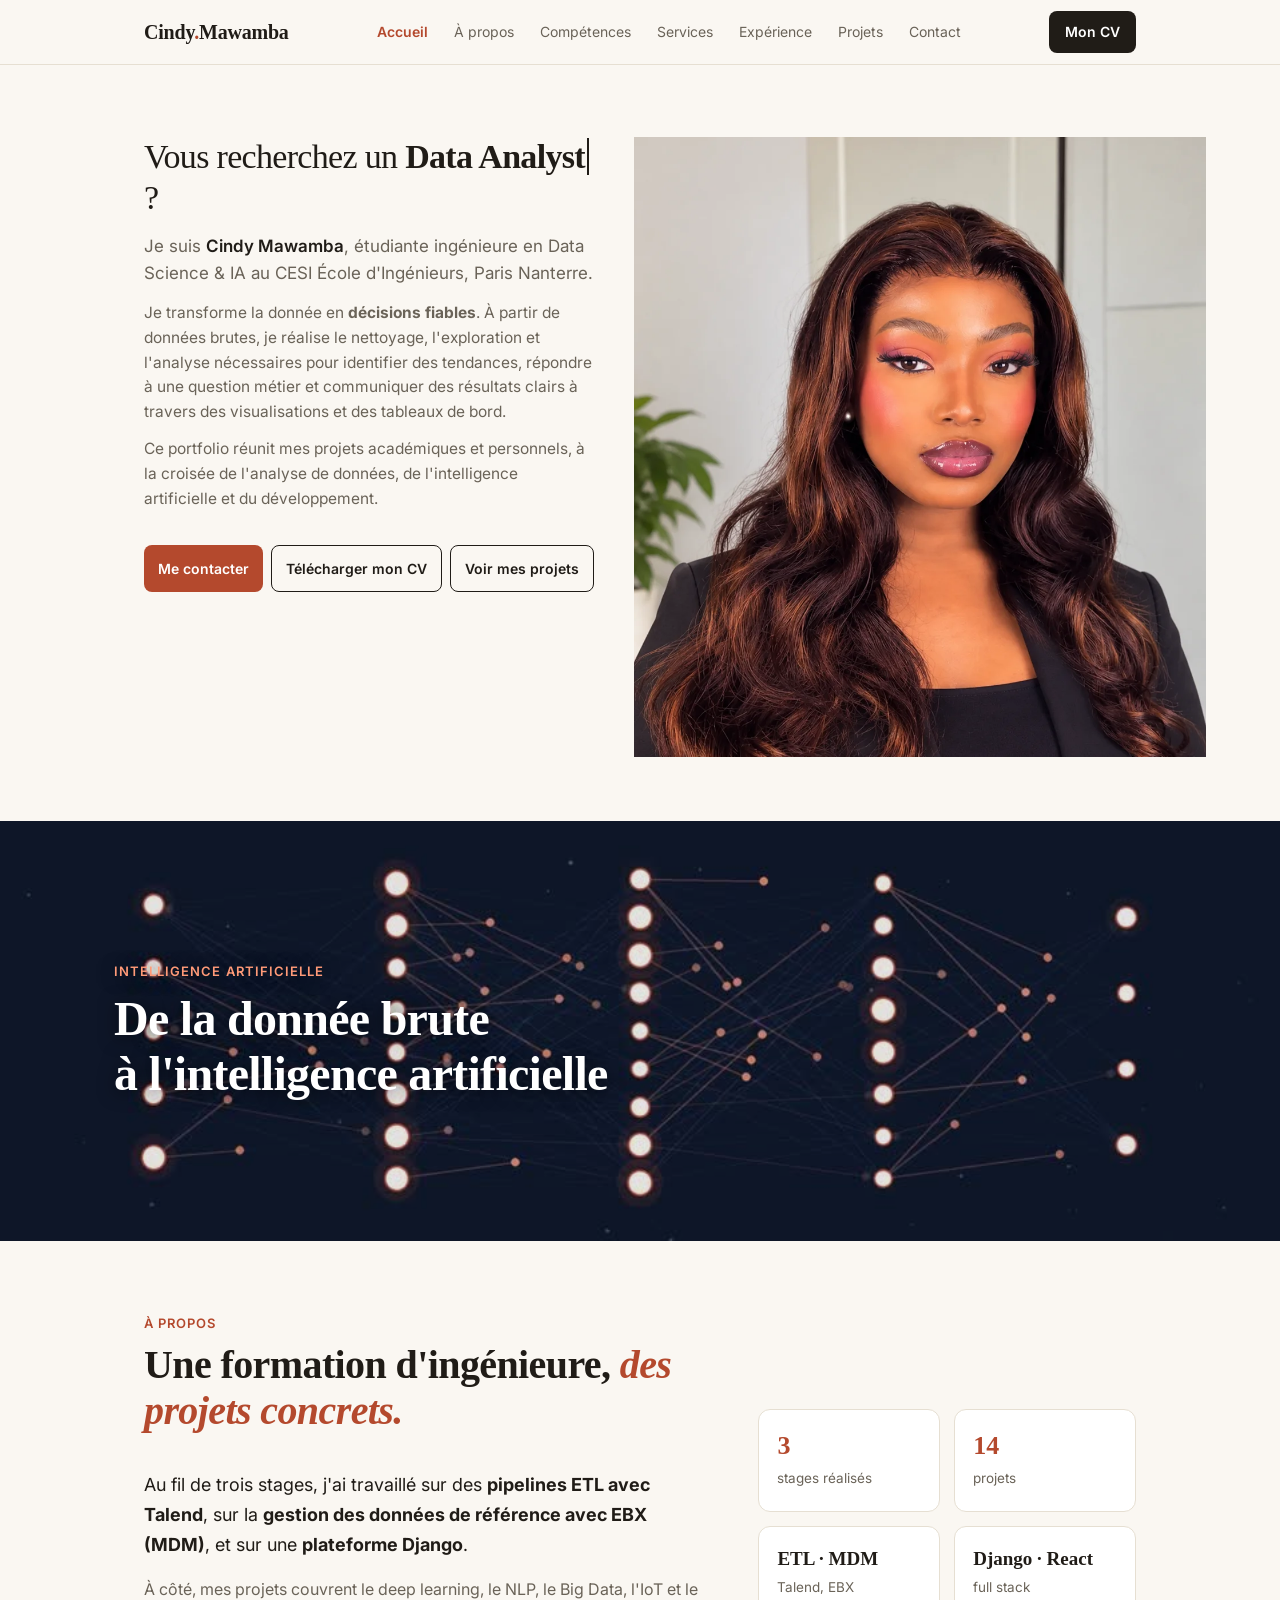
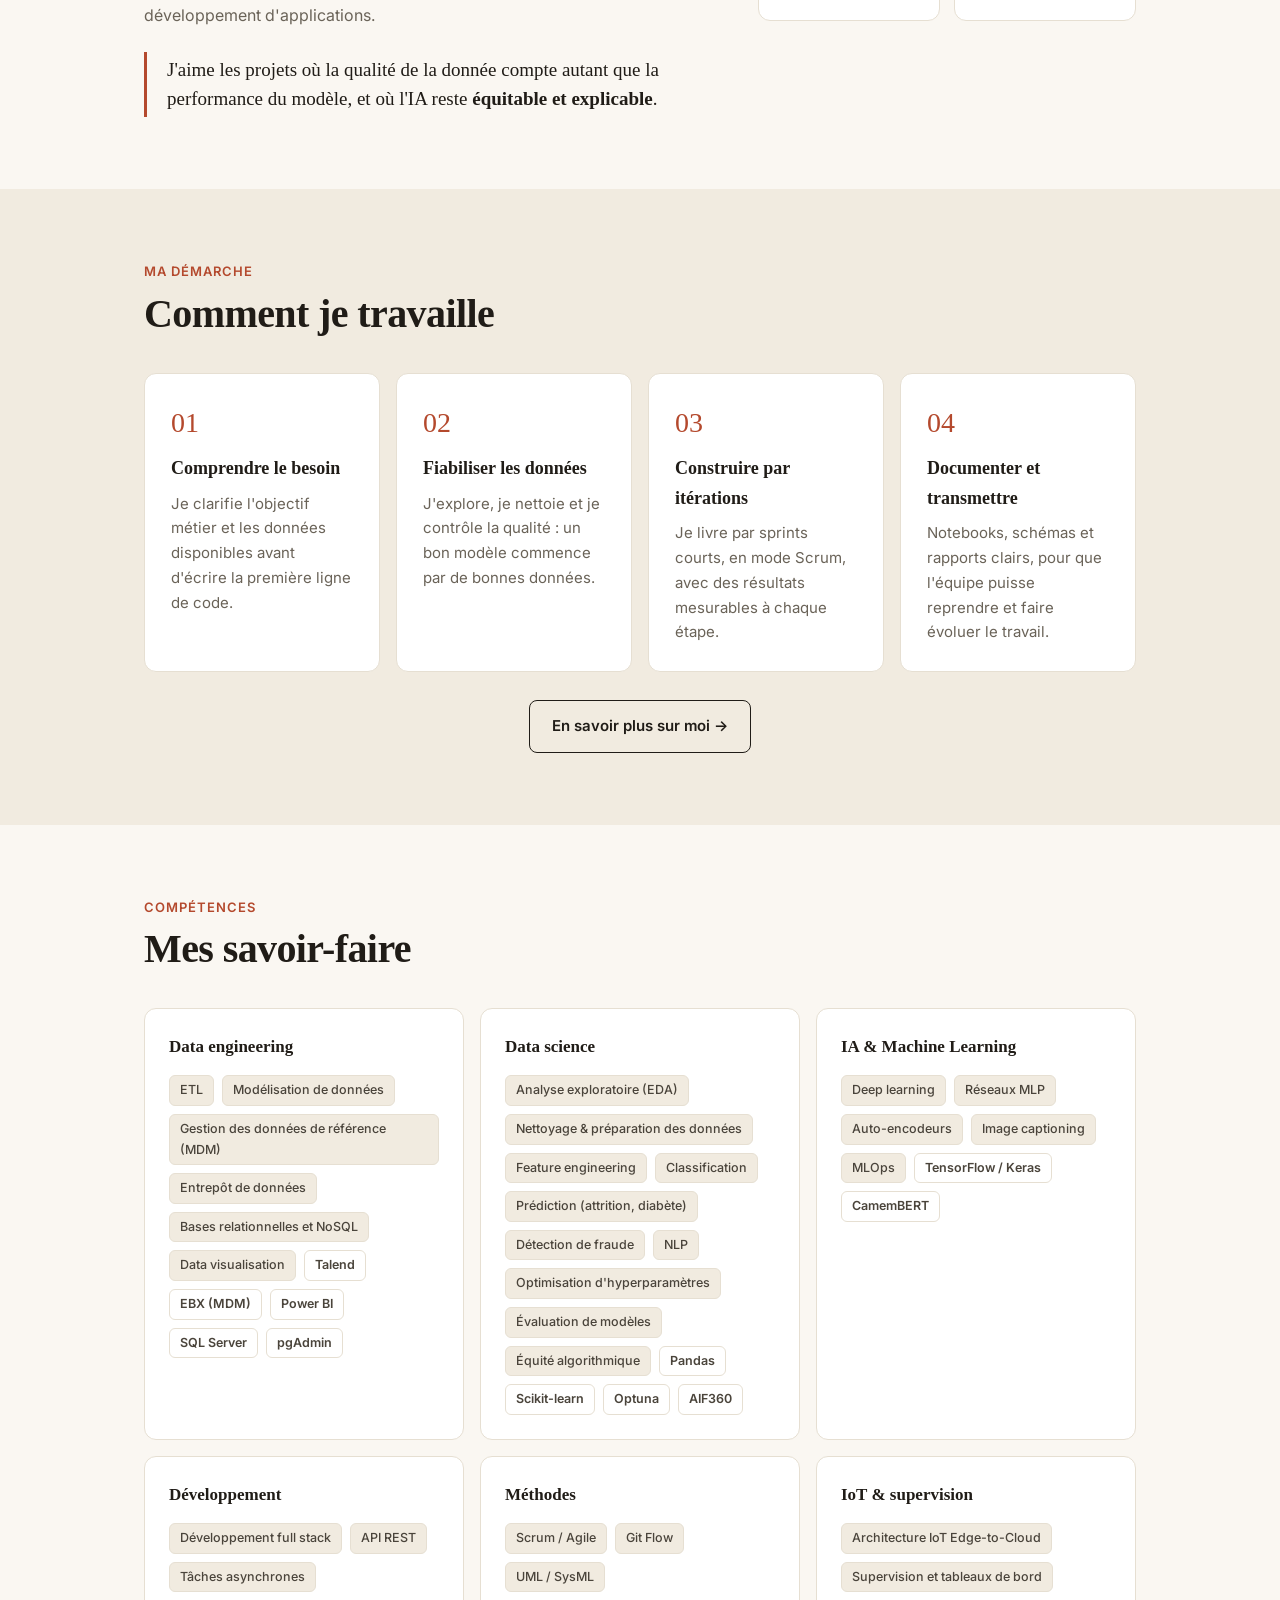
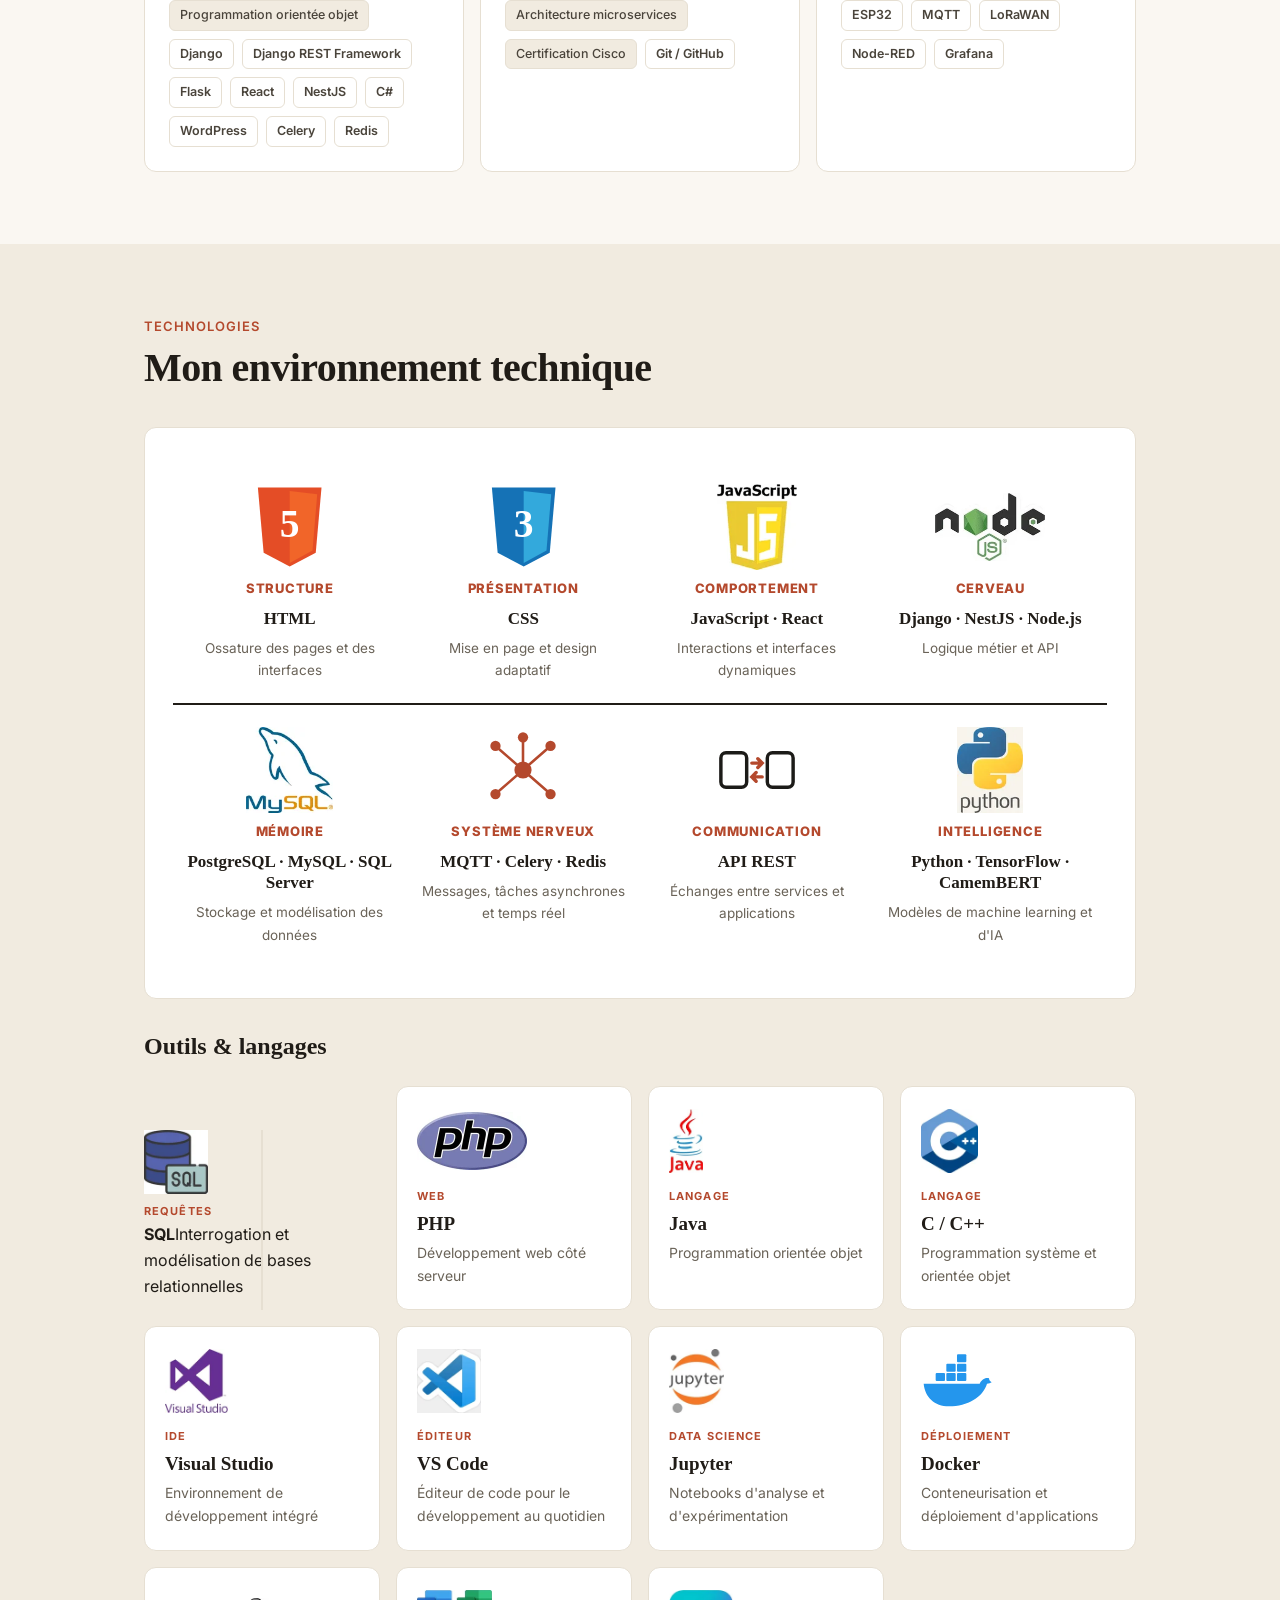
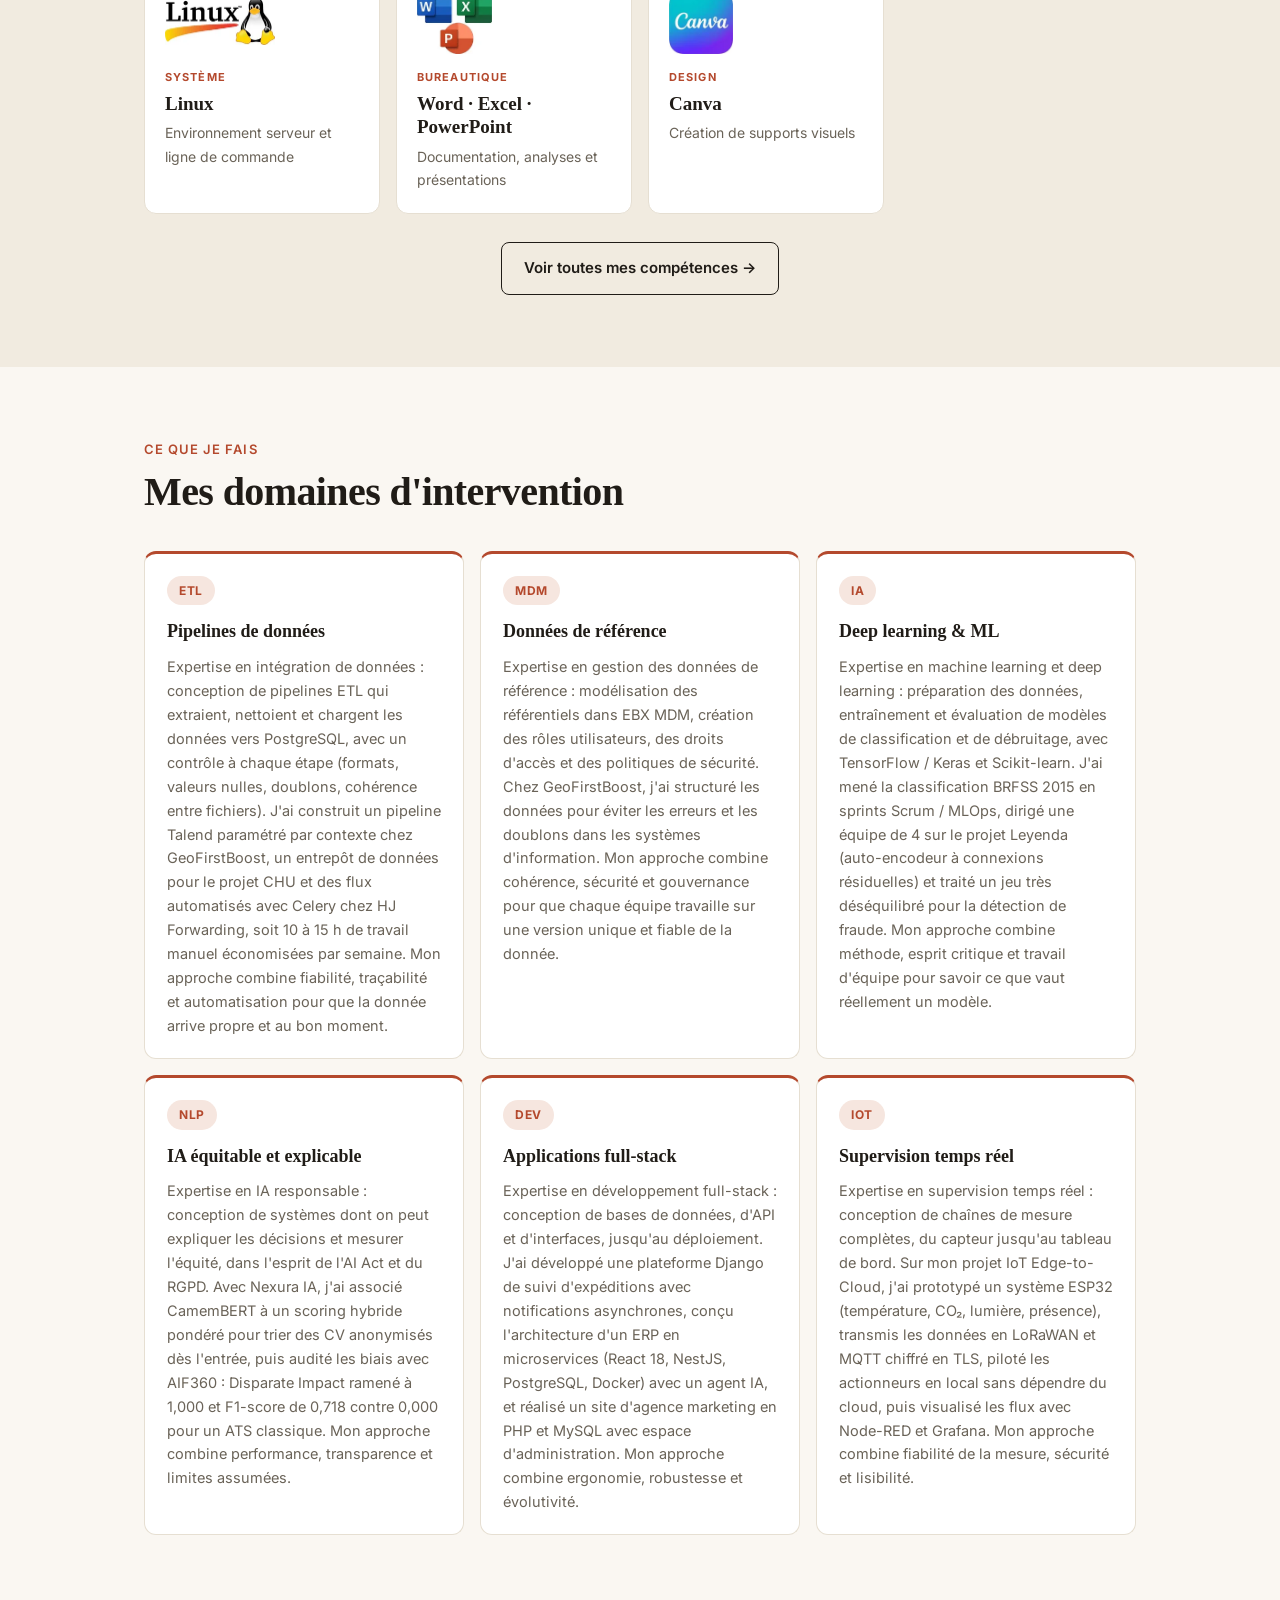
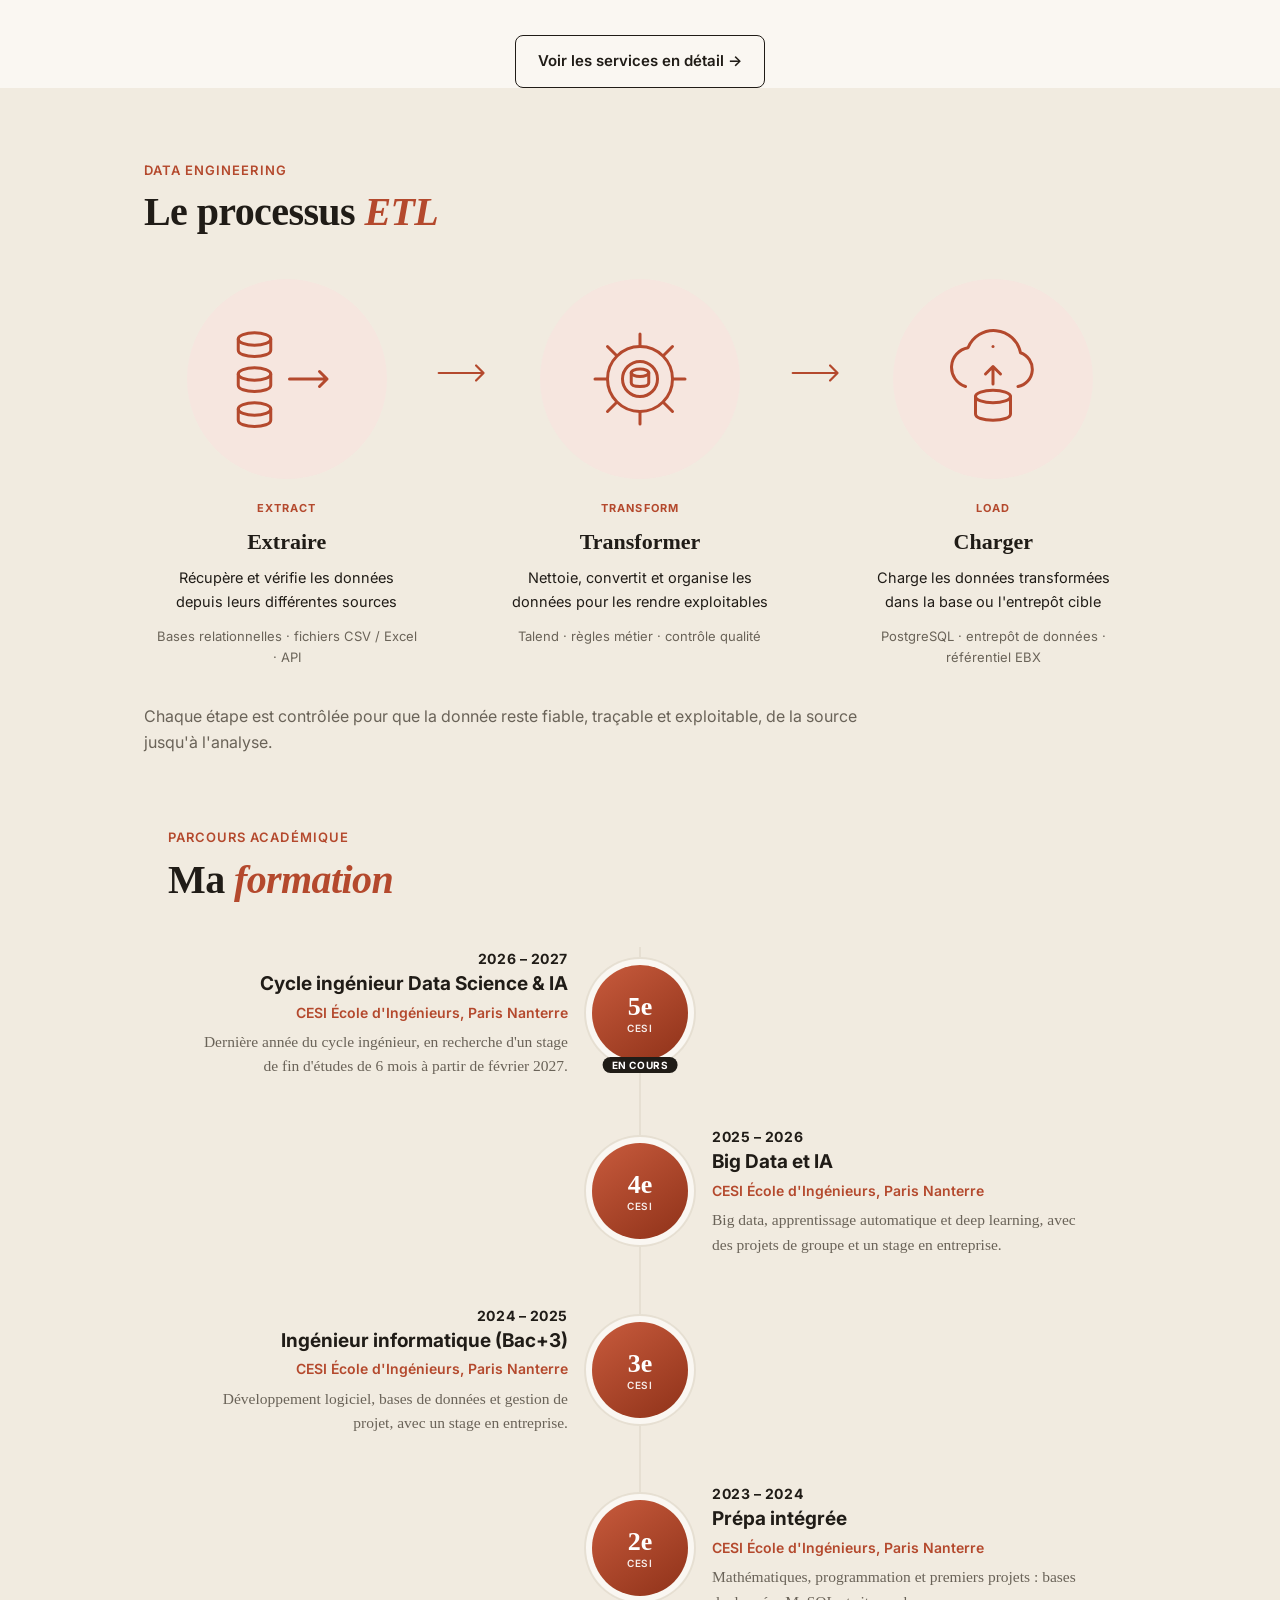
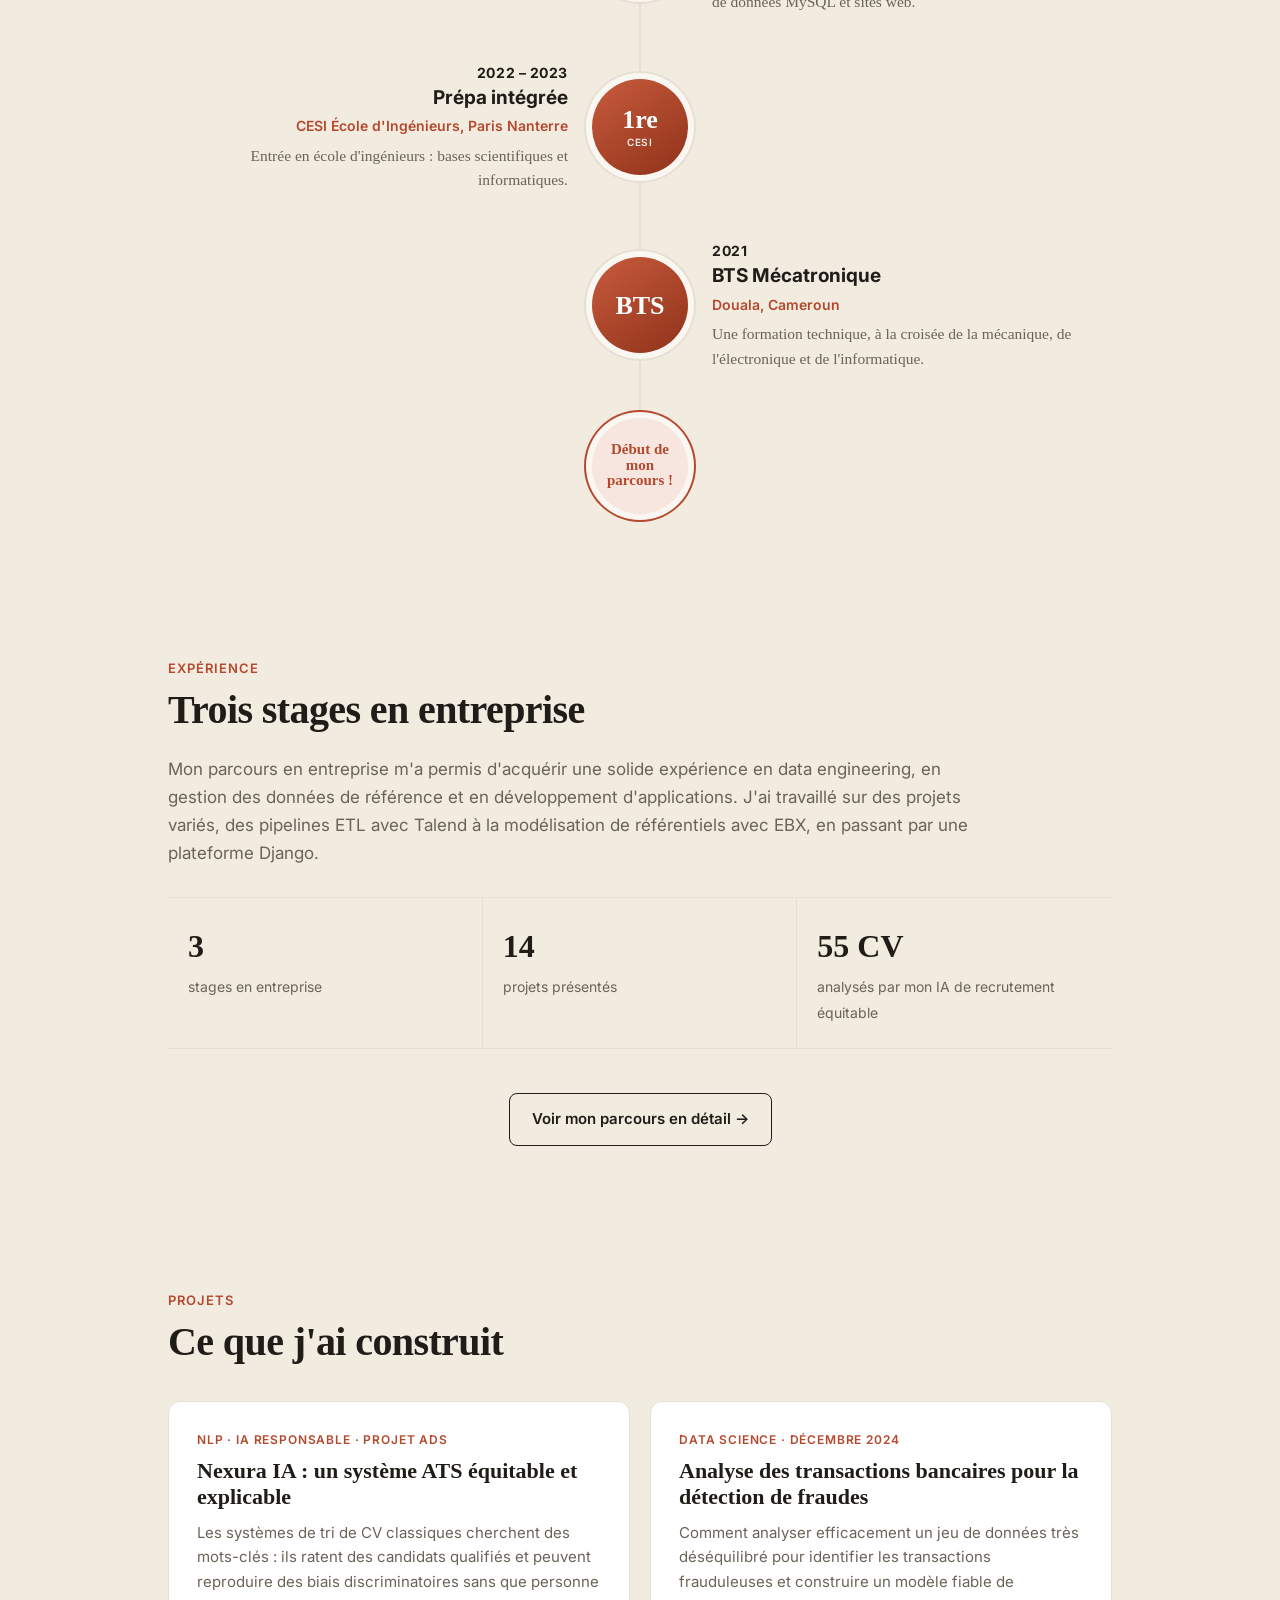
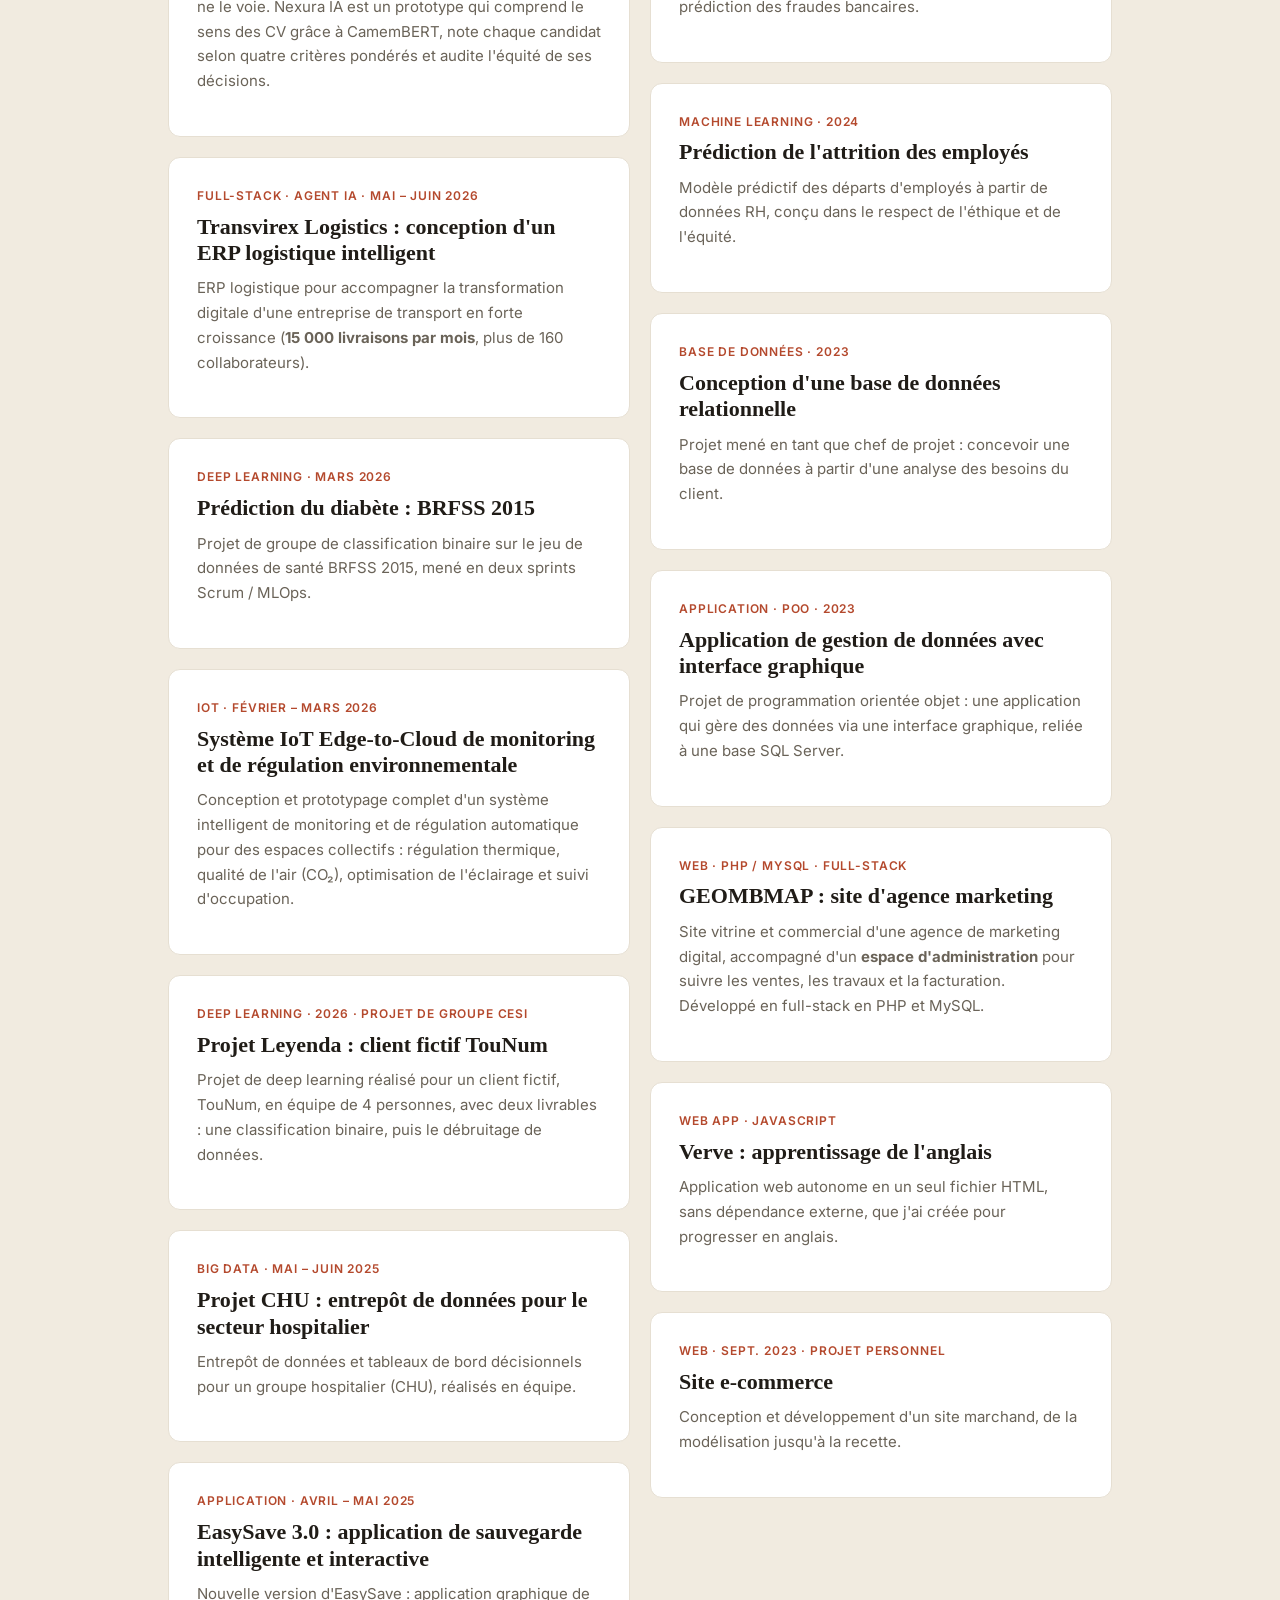
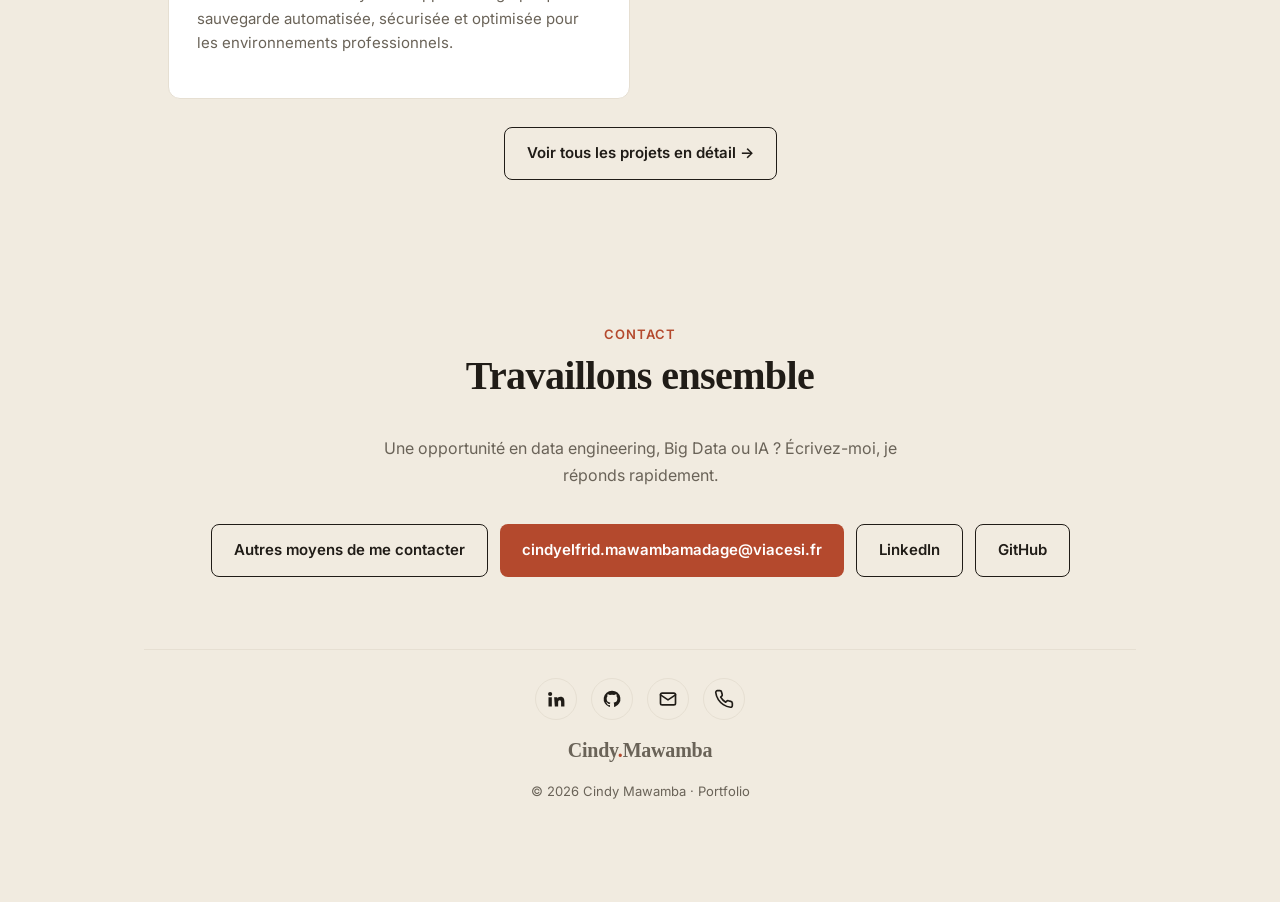
==== index.html @ bc5daed8 "Titres en Times New Roman Co-Authored-By: Claude Sonnet 5.5 <noreply@anthropic.com> Claude-Session: " ====
<!DOCTYPE html>
<html lang="fr">
<head>
<meta charset="utf-8">
<meta name="viewport" content="width=device-width, initial-scale=1">
<title>Cindy Mawamba | Portfolio</title>
<meta name="description" content="Portfolio de Cindy Mawamba, élève ingénieure en Data Science & IA (CESI) : pipelines ETL, MDM, deep learning, IA responsable et développement full-stack.">
<link rel="preconnect" href="https://fonts.googleapis.com">
<link rel="preconnect" href="https://fonts.gstatic.com" crossorigin>
<link href="https://fonts.googleapis.com/css2?family=Inter:wght@400;500;600;700&family=Poppins:wght@600;700;800&family=JetBrains+Mono:wght@400;500&display=swap" rel="stylesheet">
<style>
:root{
  --bg:#faf7f2; --bg2:#f1ebe0; --card:#ffffff; --line:#e6dfd2;
  --text:#201c17; --muted:#6a6358; --accent:#b4492d; --accent-soft:#f6e6df;
  --radius:12px;
}
*{box-sizing:border-box;margin:0;padding:0}
html{scroll-behavior:smooth}
body{font-family:'Inter',system-ui,sans-serif;background:var(--bg);color:var(--text);line-height:1.65;-webkit-font-smoothing:antialiased}
a{color:inherit;text-decoration:none}
.wrap{max-width:1040px;margin:0 auto;padding:0 24px}
nav{position:sticky;top:0;z-index:20;background:rgba(250,247,242,.92);backdrop-filter:blur(8px);border-bottom:1px solid var(--line)}
nav .wrap{display:flex;align-items:center;justify-content:space-between;height:64px}
.logo{font-family:'Times New Roman',Times,serif;font-weight:600;font-size:20px;letter-spacing:-.01em}
.logo span{color:var(--accent)}
nav ul{display:flex;gap:26px;list-style:none;font-size:14px;color:var(--muted)}
nav ul a:hover{color:var(--accent)}
.navcta{padding:9px 16px;font-size:14px;border-radius:8px;background:var(--text);color:#fff;font-weight:600;white-space:nowrap}
.navcta:hover{background:var(--accent)}
.hero{padding:96px 0 72px}
.hero-grid{display:grid;grid-template-columns:1fr 1.25fr;gap:48px;align-items:center}
.hero-photo img{display:block;width:100%;height:auto;border-radius:20px;border:1px solid var(--line);box-shadow:0 18px 40px rgba(60,40,20,.15);object-fit:cover;aspect-ratio:3/2}
@media(min-width:821px){.hero{padding:72px 0 64px}.hero-grid{grid-template-columns:1fr 540px;gap:40px;align-items:stretch}
.hero-text{display:flex;flex-direction:column;justify-content:space-between;gap:16px}
.hero .hero-text h1{font-size:46px;white-space:nowrap;margin:0;line-height:1.05}
.hero .hero-text .hero-role{font-size:20px;line-height:1.3;margin:0}
.hero .hero-text .lead{font-size:15.5px;line-height:1.6;margin:0}
.hero .hero-text .cta{margin:0;gap:10px;flex-wrap:wrap}.hero .hero-text .cta .btn{padding:11px 16px;font-size:14px;white-space:nowrap}
.hero-photo{display:block}.hero-photo img{width:100%;height:100%;aspect-ratio:auto;object-fit:cover;object-position:center}}
@media(max-width:820px){.hero-grid{grid-template-columns:1fr;gap:28px}.hero-photo{order:-1}.hero-photo img{width:100%;border-radius:16px;aspect-ratio:4/3;object-position:25% 30%}}

.tag{display:inline-block;font-size:13px;font-weight:600;letter-spacing:.08em;text-transform:uppercase;color:var(--accent);margin-bottom:22px}
h1{font-family:'Times New Roman',Times,serif;font-size:clamp(38px,7vw,66px);line-height:1.08;letter-spacing:-.02em;font-weight:600}
h1 em{font-style:italic;color:var(--accent)}
.lead{max-width:620px;margin-top:24px;font-size:19px;color:var(--muted)}
.cta{display:flex;flex-wrap:wrap;gap:12px;margin-top:36px}
.btn{display:inline-flex;align-items:center;gap:8px;padding:13px 22px;border-radius:8px;font-weight:600;font-size:15px;transition:.2s}
.btn.primary{background:var(--accent);color:#fff}
.btn.primary:hover{background:#98391f}
.btn.ghost{border:1px solid var(--text);color:var(--text)}
.btn.ghost:hover{background:var(--text);color:#fff}
.stats{display:grid;grid-template-columns:repeat(3,1fr);gap:0;margin-top:64px;border-top:1px solid var(--line);border-bottom:1px solid var(--line)}
.stat{padding:22px 20px;border-right:1px solid var(--line)}
.stat:last-child{border-right:0}
.stats-exp{margin-top:0;margin-bottom:44px}
.stat b{display:block;font-family:'Times New Roman',Times,serif;font-size:32px;font-weight:600;color:var(--text)}
.stat span{font-size:14px;color:var(--muted)}
section{padding:72px 0}
section.alt{background:var(--bg2)}
.eyebrow{font-size:13px;font-weight:600;letter-spacing:.08em;text-transform:uppercase;color:var(--accent);margin-bottom:8px}
h2{font-family:'Times New Roman',Times,serif;font-size:clamp(28px,4vw,40px);letter-spacing:-.015em;line-height:1.15;font-weight:600;margin-bottom:36px}
.about{display:grid;grid-template-columns:1.5fr 1fr;gap:48px;align-items:center}
.about h2 em{font-style:italic;color:var(--accent)}
.about-lead{font-size:18px;color:var(--text)!important}
.about-quote{margin-top:24px;padding:4px 0 4px 20px;border-left:3px solid var(--accent);font-family:'Times New Roman',Times,serif;font-size:19px;line-height:1.5;color:var(--text)}
.about-tiles{display:grid;grid-template-columns:1fr 1fr;gap:14px}
.atile{background:var(--card);border:1px solid var(--line);border-radius:var(--radius);padding:22px 18px;display:flex;flex-direction:column;gap:6px}
.atile b{font-family:'Times New Roman',Times,serif;font-size:26px;line-height:1.1;color:var(--accent);font-weight:600}
.atile:nth-child(n+3) b{font-size:19px;color:var(--text)}
.atile span{font-size:13.5px;color:var(--muted)}
@media(max-width:800px){.about{grid-template-columns:1fr;gap:28px}}
.about p{color:var(--muted);margin-bottom:16px}
.about p strong{color:var(--text)}
.facts{list-style:none;background:var(--card);border:1px solid var(--line);border-radius:var(--radius);padding:24px;align-self:start}
.facts li{padding:10px 0;border-bottom:1px solid var(--line);font-size:15px;display:flex;justify-content:space-between;gap:16px}
.facts li:last-child{border:0}
.facts li span:first-child{color:var(--muted)}
.facts li span:last-child{text-align:right;font-weight:500}
.services{display:grid;grid-template-columns:repeat(auto-fit,minmax(290px,1fr));gap:16px}
.service{background:var(--card);border:1px solid var(--line);border-radius:var(--radius);padding:26px}
.service .ico{display:inline-block;font-size:12px;font-weight:700;letter-spacing:.06em;text-transform:uppercase;color:var(--accent);background:var(--accent-soft);padding:4px 10px;border-radius:6px;margin-bottom:14px}
.service h3{font-family:'Times New Roman',Times,serif;font-size:19px;font-weight:600;margin-bottom:8px}
.service p{color:var(--muted);font-size:15px}
.skills{display:grid;grid-template-columns:repeat(auto-fit,minmax(240px,1fr));gap:16px}
.skill{background:var(--card);border:1px solid var(--line);border-radius:var(--radius);padding:24px}
.skill h3{font-family:'Times New Roman',Times,serif;font-size:17px;font-weight:600;margin-bottom:14px}
.chips{display:flex;flex-wrap:wrap;gap:8px}
.chip{font-size:12.5px;font-weight:500;padding:4px 10px;border-radius:6px;background:var(--bg2);border:1px solid var(--line);color:#4a443b}
.timeline{border-left:2px solid var(--line);padding-left:28px;display:grid;gap:40px}
.item{position:relative}
.item::before{content:"";position:absolute;left:-36px;top:8px;width:12px;height:12px;border-radius:50%;background:var(--accent);box-shadow:0 0 0 5px var(--bg)}
section.alt .item::before{box-shadow:0 0 0 5px var(--bg2)}
.item h3{font-family:'Times New Roman',Times,serif;font-size:21px;font-weight:600}
.item .meta{font-size:14px;font-weight:500;color:var(--accent);margin:4px 0 14px}
.item .ctx{color:var(--muted);margin-bottom:16px;font-size:15px}
.item ul{padding-left:18px;color:var(--muted);font-size:15px}
.item li{margin-bottom:7px}
.item li strong{color:var(--text);font-weight:600}
.item .chips{margin-top:16px}
.mission-grid{display:grid;grid-template-columns:1.6fr 1fr;gap:28px}
.mission-grid h4,.proj h4{font-size:12px;font-weight:700;text-transform:uppercase;letter-spacing:.08em;color:var(--text);margin-bottom:8px}
.impact{background:var(--accent-soft);border-radius:10px;padding:16px 18px;align-self:start}
.impact ul{list-style:none;padding:0}
.impact li{color:var(--text);margin-bottom:8px}
.impact li b{color:var(--accent);font-family:'Times New Roman',Times,serif;font-size:19px}
.sub-title{font-family:'Times New Roman',Times,serif;font-size:1.5rem;margin:40px 0 20px;color:var(--text)}
.sub-title span{font-family:"Inter",sans-serif;font-size:.7rem;font-weight:600;letter-spacing:.08em;text-transform:uppercase;color:var(--accent);margin-left:10px;border:1px solid var(--accent);border-radius:99px;padding:3px 10px;vertical-align:middle}
.projects{display:grid;grid-template-columns:repeat(auto-fit,minmax(310px,1fr));gap:20px}
.proj{background:var(--card);border:1px solid var(--line);border-radius:var(--radius);padding:28px;display:flex;flex-direction:column;transition:.2s}
.proj:hover{border-color:var(--accent);box-shadow:0 8px 24px rgba(32,28,23,.07)}
.proj .kind{font-size:12px;font-weight:600;color:var(--accent);text-transform:uppercase;letter-spacing:.07em}
.proj h3{font-family:'Times New Roman',Times,serif;font-size:22px;font-weight:600;margin:8px 0 10px;line-height:1.2}
.proj p{color:var(--muted);font-size:15px;margin-bottom:14px}
.proj ul{padding-left:18px;color:var(--muted);font-size:14.5px;margin-bottom:16px;flex:1}
.proj li{margin-bottom:6px}
.proj li strong{color:var(--text);font-weight:600}
.proj .result{font-size:14px;font-weight:500;margin-bottom:16px;padding:10px 12px;background:var(--accent-soft);border-radius:8px;color:#7d2f19}
.proj.featured{grid-column:1/-1;padding:32px}
.projects{display:block;column-width:310px;column-gap:20px}
.projects .proj{break-inside:avoid;-webkit-column-break-inside:avoid;margin-bottom:20px;display:flex}
.projects .proj.featured{column-span:all}
.proj.featured h3{font-size:26px}
.metrics{display:grid;grid-template-columns:repeat(auto-fit,minmax(190px,1fr));gap:12px;margin:6px 0 22px}
.metrics div{background:var(--accent-soft);border-radius:10px;padding:14px 16px}
.metrics b{display:block;font-family:'Times New Roman',Times,serif;font-size:26px;font-weight:600;color:var(--accent);line-height:1.25}
.metrics span{font-size:13px;color:#5b4036;line-height:1.4;display:block;margin-top:2px}
.proj .note{font-size:13.5px;color:var(--muted);border-left:3px solid var(--line);padding-left:12px;margin-bottom:16px}
.shots-title{margin-top:20px}
.shots{display:grid;grid-template-columns:repeat(auto-fill,minmax(210px,1fr));gap:12px;margin:8px 0 8px}
.shot{background:var(--card);border:1px solid var(--line);border-radius:10px;padding:0;overflow:hidden;cursor:zoom-in;text-align:left;font:inherit;color:inherit;transition:.2s}
.shot:hover,.shot:focus-visible{border-color:var(--accent);box-shadow:0 6px 18px rgba(32,28,23,.08);outline:none}
.shot img{display:block;width:100%;aspect-ratio:16/10;object-fit:cover;object-position:top;background:#fff;border-bottom:1px solid var(--line)}
.shot.contain img{object-fit:contain;object-position:center}
.shot span{display:block;padding:8px 10px;font-size:12.5px;line-height:1.4;color:var(--muted)}
.item .note,.proj .note{font-size:13px;color:var(--muted);border-left:3px solid var(--line);padding-left:12px;margin:10px 0 16px}
#lb{position:fixed;inset:0;background:rgba(20,16,12,.9);display:none;align-items:center;justify-content:center;flex-direction:column;z-index:50;padding:24px;cursor:zoom-out}
#lb.open{display:flex}
#lb img{max-width:100%;max-height:80vh;border-radius:8px;background:#fff}
#lb p{color:#fff;margin-top:14px;font-size:14px;text-align:center;max-width:720px}
.poster-sec{padding:72px 0 88px}
.poster{--pn:#06112a;--cy:#4cc9f0;--mint:#7ee8c1;--gold:#f6b94a;max-width:980px;margin:0 auto;border-radius:22px;padding:34px 34px 30px;color:#fff;position:relative;overflow:hidden;
  background:linear-gradient(rgba(76,201,240,.05) 1px,transparent 1px) 0 0/36px 36px,linear-gradient(90deg,rgba(76,201,240,.05) 1px,transparent 1px) 0 0/36px 36px,radial-gradient(ellipse at 50% 0%,#12306b 0%,#08142f 55%,#050d22 100%);
  box-shadow:0 24px 60px rgba(5,13,34,.35)}
.p-term{display:flex;align-items:center;gap:8px;background:rgba(6,17,42,.8);border:1px solid rgba(76,201,240,.25);border-radius:12px;padding:12px 16px;font-family:'JetBrains Mono',monospace;font-size:14px;color:#cfe6ff}
.p-term i{width:11px;height:11px;border-radius:50%;display:inline-block}
.p-term i:nth-child(1){background:#ff5f57}.p-term i:nth-child(2){background:#febc2e}.p-term i:nth-child(3){background:#28c840}
.p-term span{margin-left:8px;overflow:hidden;text-overflow:ellipsis;white-space:nowrap}
.p-alert{text-align:center;font-family:'JetBrains Mono',monospace;font-size:13px;letter-spacing:.18em;color:var(--gold);margin:26px 0 4px}
.poster .p-title{font-family:'Poppins',sans-serif;font-weight:800;font-size:clamp(44px,10vw,104px);line-height:1.05;letter-spacing:.01em;text-align:center;color:#fff;margin:0;text-shadow:0 0 28px rgba(76,201,240,.55),0 0 60px rgba(76,201,240,.25)}
.p-sub{text-align:center;font-family:'Poppins',sans-serif;font-weight:700;letter-spacing:.2em;font-size:clamp(13px,2.4vw,22px);color:var(--cy);margin:6px 0 30px}
.p-sub b{color:var(--gold);margin:0 .35em}
.p-grid{display:grid;grid-template-columns:1fr minmax(220px,300px) 1fr;gap:26px;align-items:start}
.p-col h3{font-family:'JetBrains Mono',monospace;font-size:13px;letter-spacing:.22em;color:var(--mint);margin:0 0 12px;padding-bottom:8px;border-bottom:1px solid rgba(126,232,193,.25);font-weight:500}
.p-col.right h3{text-align:right}
.p-col ul{list-style:none;display:grid;gap:10px}
.p-col li{background:rgba(20,48,96,.55);border:1px solid rgba(76,201,240,.28);border-radius:10px;padding:12px 14px;font-weight:700;font-size:14.5px;letter-spacing:.02em;text-transform:uppercase}
.p-col.right li{background:rgba(70,52,18,.5);border-color:rgba(246,185,74,.4);color:#ffe3a8}
.p-photo{position:relative;aspect-ratio:3/4;border:2px solid #2f7bd8;border-radius:6px;background:linear-gradient(160deg,#0f2a58,#07142e);display:grid;place-items:center;box-shadow:0 0 30px rgba(47,123,216,.35)}
.p-photo::before,.p-photo::after{content:"";position:absolute;width:34px;height:34px;border:3px solid var(--mint)}
.p-photo::before{top:-10px;left:-10px;border-right:0;border-bottom:0}
.p-photo::after{bottom:-10px;right:-10px;border-left:0;border-top:0}
.p-photo img{width:100%;height:100%;object-fit:cover;display:block}
.p-photo .mono{font-family:'Poppins',sans-serif;font-weight:800;font-size:72px;color:rgba(76,201,240,.85);text-shadow:0 0 24px rgba(76,201,240,.5)}
.p-photo .scan{position:absolute;top:12px;left:12px;font-family:'JetBrains Mono',monospace;font-size:12px;background:rgba(6,17,42,.8);border:1px solid rgba(126,232,193,.4);color:var(--mint);padding:4px 10px;border-radius:6px}
.p-name{width:min(100%,360px);margin:26px auto 0;text-align:center;font-family:'Poppins',sans-serif;font-weight:700;letter-spacing:.08em;font-size:22px;padding:12px 0;border-radius:10px;background:linear-gradient(90deg,#2f6fe0,#4cb8f5)}
.p-reward{margin-top:26px;display:flex;align-items:center;gap:14px;background:linear-gradient(90deg,#f6b94a,#f3a533);color:#1b1305;border-radius:12px;padding:12px 16px;font-family:'Poppins',sans-serif;font-weight:800;font-size:clamp(14px,2.6vw,24px);letter-spacing:.03em;text-transform:uppercase}
.p-reward span{background:#101a33;color:var(--gold);font-family:'JetBrains Mono',monospace;font-size:12px;letter-spacing:.2em;padding:8px 12px;border-radius:8px;white-space:nowrap}
.p-icons{display:grid;grid-template-columns:repeat(4,1fr);gap:12px;margin:26px 0 24px;text-align:center}
.p-icons div{font-family:'Poppins',sans-serif;font-weight:700;letter-spacing:.14em;font-size:13px}
.p-icons svg{display:block;margin:0 auto 10px;width:46px;height:46px;stroke:var(--cy);fill:none;stroke-width:1.8;stroke-linecap:round;stroke-linejoin:round}
.p-cta{display:flex;flex-wrap:wrap;align-items:center;justify-content:center;gap:10px 18px;border:2px solid rgba(126,232,193,.55);border-radius:12px;padding:14px 18px;background:rgba(18,60,56,.35)}
.p-cta b{font-family:'Poppins',sans-serif;font-weight:700;letter-spacing:.12em;color:var(--mint);font-size:20px}
.p-cta span{font-weight:600;font-size:15px}
.p-cta a{background:var(--mint);color:#052018;font-weight:700;font-size:14px;padding:9px 16px;border-radius:8px}
.p-cta a:hover{background:#fff}
@media (max-width:820px){
  .poster{padding:22px 18px}
  .p-grid{grid-template-columns:1fr}
  .p-photo{width:min(260px,70%);margin:0 auto;order:-1}
  .p-col.right h3{text-align:left}
  .p-icons{grid-template-columns:1fr 1fr}
}
.steps{display:grid;grid-template-columns:repeat(auto-fit,minmax(220px,1fr));gap:16px;counter-reset:s}
.step{background:var(--card);border:1px solid var(--line);border-radius:var(--radius);padding:26px;counter-increment:s}
.step::before{content:"0" counter(s);font-family:'Times New Roman',Times,serif;font-size:28px;color:var(--accent)}
.step h3{font-family:'Times New Roman',Times,serif;font-size:18px;font-weight:600;margin:8px 0}
.step p{color:var(--muted);font-size:15px}

.short-board{background:#fff;border:1px solid var(--line);border-radius:var(--radius);padding:34px 28px 30px;margin-bottom:28px}
.sb-title{font-family:'Times New Roman',Times,serif;font-size:clamp(24px,3.4vw,34px);font-weight:700;text-align:center;margin-bottom:30px}
.sb-title em{font-style:normal;color:#2d8fd5}
.short-grid{display:grid;grid-template-columns:repeat(4,1fr);gap:0}
.sh{display:flex;flex-direction:column;align-items:center;text-align:center;padding:22px 14px;gap:8px}
.sh:nth-child(n+5){border-top:2px solid var(--text)}
.sh-ic{height:86px;display:flex;align-items:center;justify-content:center}
.sh-ic img,.sh-ic svg{max-height:86px;max-width:110px;width:auto;height:86px;object-fit:contain}
.sh-lab{font-size:13px;font-weight:800;letter-spacing:.06em;text-transform:uppercase;color:var(--accent)}
.sh b{font-family:'Times New Roman',Times,serif;font-size:17px;line-height:1.25}
.sh span{font-size:13.5px;color:var(--muted)}
@media(max-width:900px){.short-grid{grid-template-columns:repeat(2,1fr)}.sh:nth-child(n+3){border-top:1px solid var(--line)}.sh:nth-child(n+5){border-top:1px solid var(--line)}}
.foot{display:flex;flex-direction:column;align-items:center;gap:14px}
.foot-social{display:flex;gap:14px}
.foot-social a{width:42px;height:42px;border-radius:50%;border:1px solid var(--line);display:flex;align-items:center;justify-content:center;color:var(--text);transition:.2s}
.foot-social a:hover{background:var(--accent);color:#fff;border-color:var(--accent)}
.foot-social svg{width:20px;height:20px}
.ia-band{position:relative;height:420px;overflow:hidden;background:#0e1628;display:flex;align-items:center}
.ia-band video{position:absolute;inset:0;width:100%;height:100%;object-fit:cover;opacity:.9}
.ia-over{position:relative;z-index:1;max-width:1100px;margin:0 auto;padding:0 24px;width:100%;text-shadow:0 2px 18px rgba(0,0,0,.6)}
.ia-over h2{color:#fff;margin-bottom:0;font-size:clamp(28px,4.4vw,48px)}
.ia-over .eyebrow{color:#ff9a78}
@media(max-width:700px){.ia-band{height:320px}}
.tech-groups{margin-top:34px}
.chip.tech{background:#fff;border:1px solid var(--line);font-weight:600}
.tg{margin-bottom:18px}
.tg h4{font-size:12px;font-weight:700;letter-spacing:.1em;text-transform:uppercase;color:var(--accent);margin-bottom:10px}
.tp-row{display:flex;flex-wrap:wrap;gap:10px}
.tp{display:flex;align-items:center;background:var(--card);border:1px solid var(--line);border-radius:999px;padding:8px 16px}
.tp-m{width:30px;height:30px;border-radius:8px;color:#fff;font-size:12px;font-weight:700;display:flex;align-items:center;justify-content:center;font-family:Inter,sans-serif}
.tp b{font-size:14px;font-weight:600}
.etl-flow{display:grid;grid-template-columns:1fr auto 1fr auto 1fr auto 1fr;gap:10px;align-items:stretch}
.etl-step{background:var(--card);border:1px solid var(--line);border-radius:var(--radius);padding:24px 20px;position:relative;display:flex;flex-direction:column;gap:6px}
.etl-n{position:absolute;top:14px;right:16px;font-family:'Times New Roman',Times,serif;font-size:30px;color:var(--line);font-weight:700}
.etl-ic svg{width:44px;height:44px}
.etl-en{font-size:11px;font-weight:700;letter-spacing:.1em;text-transform:uppercase;color:var(--accent);margin-top:8px}
.etl-step b{font-family:'Times New Roman',Times,serif;font-size:22px}
.etl-step p{font-size:14.5px;color:var(--text)}
.etl-step span{font-size:13px;color:var(--muted);margin-top:auto;padding-top:8px;border-top:1px dashed var(--line)}
.etl-arrow{display:flex;align-items:center;font-size:26px;color:var(--accent)}
.etl-note{margin-top:26px;color:var(--muted);max-width:760px}
.etl-flow{display:grid!important;grid-template-columns:1fr auto 1fr auto 1fr!important;gap:6px!important;align-items:start!important}
.etl-step{background:none!important;border:0!important;padding:8px 10px!important;align-items:center;text-align:center}
.etl-circle{width:200px;height:200px;border-radius:50%;background:var(--accent-soft);display:flex;align-items:center;justify-content:center;margin:0 auto 14px}
.etl-circle svg{width:150px;height:150px}
.etl-en{margin-top:0!important}
.etl-step p{max-width:270px}
.etl-step span{border-top:0!important;margin-top:6px!important;padding-top:0!important}
.etl-arrow{padding-top:90px!important}
.etl-arrow svg{width:56px;height:24px}
@media(max-width:900px){.etl-flow{grid-template-columns:1fr!important}.etl-arrow{padding-top:0!important;justify-content:center;transform:rotate(90deg);height:30px}}
#etl h2 em{font-style:italic;color:var(--accent)}
@media(max-width:900px){.etl-flow{grid-template-columns:1fr}.etl-arrow{justify-content:center;transform:rotate(90deg);height:20px}}
.hero-role{font-family:'Times New Roman',Times,serif;font-size:clamp(20px,2.6vw,28px);color:var(--accent);font-style:italic;margin:-4px 0 18px}
@media(min-width:0px){.services{grid-template-columns:repeat(3,1fr)!important;gap:16px!important;max-width:none}}
.service{display:flex;flex-direction:column;gap:12px;padding:22px 22px 20px;border-top:3px solid var(--accent);position:relative;transition:.2s}
.service:hover{transform:translateY(-3px);box-shadow:0 10px 26px rgba(32,28,23,.08)}
.service .ico{align-self:flex-start;min-width:0;margin:0;font-size:12px;padding:5px 12px;border-radius:999px}
.svc-body h3{margin-bottom:8px;font-size:18px}
.svc-body ul{list-style:none;display:grid;gap:5px}
.svc-body li{color:var(--muted);font-size:14px;line-height:1.45;padding-left:16px;position:relative}
.svc-body li:before{content:"";position:absolute;left:0;top:.6em;width:6px;height:6px;border-radius:50%;background:var(--accent)}
@media(max-width:900px){.services{grid-template-columns:repeat(2,1fr)!important}}
@media(max-width:600px){.services{grid-template-columns:1fr!important}}
.exp-intro{max-width:820px;color:var(--muted);margin:-14px 0 30px;font-size:17px}
.tool-board{margin-top:8px}
.tool-title{font-family:'Times New Roman',Times,serif;font-size:24px;font-weight:700;margin-bottom:20px}
.tool-grid{display:grid;grid-template-columns:repeat(4,1fr);gap:16px}
.tl{background:var(--card);border:1px solid var(--line);border-radius:var(--radius);padding:22px 20px;display:flex;flex-direction:column;gap:6px}
.tl-ic{height:64px;display:flex;align-items:center;margin-bottom:8px}
.tl-ic img,.tl-ic svg{max-height:64px;max-width:110px;width:auto;object-fit:contain}
.tl-ic svg{height:56px}
.tl-lab{font-size:11px;font-weight:700;letter-spacing:.1em;text-transform:uppercase;color:var(--accent)}
.tl b{font-family:'Times New Roman',Times,serif;font-size:19px;line-height:1.25}
.tl span{font-size:14px;color:var(--muted)}
@media(max-width:900px){.tool-grid{grid-template-columns:repeat(2,1fr)}}
.logo-board{background:#fff;border:1px solid var(--line);border-radius:var(--radius);padding:32px 28px;margin-bottom:28px}
.lb-title{font-family:'Times New Roman',Times,serif;font-size:clamp(22px,3vw,30px);font-weight:700;text-align:center;margin-bottom:26px;letter-spacing:.01em}
.lb-title em{font-style:normal;color:var(--accent)}
.logo-grid{display:flex;flex-wrap:wrap;justify-content:center;gap:26px 10px}
.lg{width:calc(25% - 10px)}
.lb-title2{font-family:'Times New Roman',Times,serif;font-size:22px;font-weight:700;text-align:center;margin-bottom:22px}
.lg{display:flex;flex-direction:column;align-items:center;gap:10px;text-align:center}
.lg-img{height:84px;width:100%;display:flex;align-items:center;justify-content:center}
.lg-img svg{height:70px;width:auto;max-width:120px}
.lg-img img{max-height:84px;max-width:120px;width:auto;height:auto;object-fit:contain}
.lg span{font-size:12.5px;font-weight:700;letter-spacing:.06em;text-transform:uppercase;color:var(--text)}
@media(max-width:700px){.lg{width:calc(50% - 10px)}.logo-board{padding:24px 16px}}
.brief{display:grid;grid-template-columns:repeat(4,1fr);gap:16px;margin-top:8px}
.brief .tile{background:var(--card);border:1px solid var(--line);border-radius:var(--radius);padding:22px 20px}
.brief .tile small{display:block;font-size:11px;font-weight:700;letter-spacing:.1em;text-transform:uppercase;color:var(--accent);margin-bottom:6px}
.brief .tile b{display:block;font-family:'Times New Roman',Times,serif;font-size:20px;line-height:1.25;margin-bottom:8px}
.brief .tile span{font-size:14px;color:var(--muted)}
@media(max-width:900px){.brief{grid-template-columns:repeat(2,1fr)}}
.contact-cards{display:grid;grid-template-columns:repeat(3,1fr);gap:16px;margin:36px auto 28px;max-width:900px;text-align:center}
.contact-cards .cc{background:var(--card);border:1px solid var(--line);border-radius:var(--radius);padding:22px 16px}
.contact-cards .cc small{display:block;font-size:11px;font-weight:700;letter-spacing:.1em;text-transform:uppercase;color:var(--accent);margin-bottom:6px}
.contact-cards .cc b{display:block;font-family:'Times New Roman',Times,serif;font-size:18px;word-break:break-word}
.contact-cards .cc span{display:block;font-size:14px;color:var(--muted);margin-top:6px}
.contact-cards a{color:inherit}
.cform{max-width:900px;margin:0 auto 28px;background:var(--card);border:1px solid var(--line);border-radius:var(--radius);padding:30px;text-align:left}
.cform h3{font-family:'Times New Roman',Times,serif;font-size:22px;margin-bottom:16px}
.cform input,.cform textarea{width:100%;font:inherit;padding:13px 14px;margin-bottom:12px;border:1px solid var(--line);border-radius:8px;background:var(--bg);color:var(--text)}
.cform input:focus,.cform textarea:focus{outline:2px solid var(--accent);outline-offset:1px}
.cform textarea{min-height:130px;resize:vertical}
.cform .count{font-size:13px;color:var(--muted);margin:-4px 0 14px}
.cform button{cursor:pointer;border:0;font:inherit;font-weight:600}
.cmap{max-width:900px;margin:0 auto;border-radius:var(--radius);overflow:hidden;border:1px solid var(--line)}
.cmap iframe{display:block;width:100%;height:300px;border:0}
@media(max-width:700px){.contact-cards{grid-template-columns:1fr}.cform{padding:22px}}
.contact{text-align:center}
.contact p{color:var(--muted);max-width:520px;margin:0 auto 32px}
.contact .cta{justify-content:center}
footer{padding:28px 0;border-top:1px solid var(--line);text-align:center;font-size:13px;color:var(--muted)}
.reveal{opacity:0;transform:translateY(14px);transition:opacity .5s ease,transform .5s ease}
.reveal.in{opacity:1;transform:none}
@media (prefers-reduced-motion:reduce){.reveal{opacity:1;transform:none;transition:none}html{scroll-behavior:auto}}
@media (max-width:760px){
  nav ul{display:none}
  .mission-grid{grid-template-columns:1fr}
  .stats{grid-template-columns:1fr 1fr}
  .stat:nth-child(2){border-right:0}
  .stat:nth-child(-n+2){border-bottom:1px solid var(--line)}
  .stat:nth-child(3){grid-column:1/-1}
  .hero{padding:64px 0 48px}
}
nav ul a.active{color:var(--accent);font-weight:600}
@media(max-width:900px){nav .wrap{height:auto;flex-wrap:wrap;padding-top:10px;padding-bottom:4px;row-gap:4px}nav ul{display:flex!important;order:3;width:100%;overflow-x:auto;gap:20px;padding:8px 0 10px;white-space:nowrap}.navcta{padding:7px 12px}}
.hook{font-family:'Times New Roman',Times,serif;font-size:clamp(24px,3.1vw,34px);line-height:1.2;font-weight:500;margin:0 0 14px;color:var(--text)}
.hook .tw{font-weight:700;border-right:2px solid var(--text);padding-right:2px;animation:blink 1s steps(1) infinite}
@keyframes blink{50%{border-color:transparent}}
@media (prefers-reduced-motion:reduce){.hook .tw{animation:none}}
.hook-sub{font-size:17px;line-height:1.6;color:var(--muted);margin:0 0 18px;max-width:34em}
.hook-sub b{color:var(--text);font-weight:600}
.fmtl{position:relative;max-width:900px;margin:44px auto 0}
.fmtl::before{content:"";position:absolute;left:50%;top:0;bottom:0;width:2px;background:var(--line);transform:translateX(-50%)}
.fm-i{position:relative;display:grid;grid-template-columns:1fr 96px 1fr;align-items:center;column-gap:24px;margin-bottom:46px;opacity:0;transform:translateY(16px);transition:opacity .6s ease,transform .6s ease}
.fm-i.in{opacity:1;transform:none}
.fm-c{grid-column:2;grid-row:1;width:96px;height:96px;border-radius:50%;display:flex;align-items:center;justify-content:center;text-align:center;font-family:'Times New Roman',Times,serif;font-weight:600;font-size:26px;line-height:1.05;color:#fff;background:linear-gradient(145deg,#c85b3d,#8f3219);box-shadow:0 0 0 6px var(--bg),0 0 0 8px var(--line);position:relative;z-index:1}
.fm-c span{color:inherit}.fm-c small{display:block;font-family:'Inter',sans-serif;font-size:10px;font-weight:600;letter-spacing:.08em;text-transform:uppercase;opacity:.9;margin-top:3px}
.fm-t{grid-row:1;text-align:right}
.fm-i:nth-child(odd) .fm-t{grid-column:1}
.fm-i:nth-child(even) .fm-t{grid-column:3;text-align:left}
.fm-date{font-size:14px;font-weight:700;letter-spacing:.04em;color:var(--text)}
.fm-t h3{font-family:'Inter',sans-serif;font-size:19px;font-weight:700;margin:2px 0 4px;line-height:1.3}
.fm-school{font-size:14px;font-weight:600;color:var(--accent);margin-bottom:6px}
.fm-t p{font-family:'Times New Roman',Times,serif;font-size:15.5px;line-height:1.6;color:var(--muted);margin:0}
.fm-now .fm-c::after{content:"En cours";position:absolute;bottom:-12px;left:50%;transform:translateX(-50%);font-family:'Inter',sans-serif;font-size:10px;font-weight:700;letter-spacing:.06em;text-transform:uppercase;background:var(--text);color:#fff;border-radius:99px;padding:3px 9px;white-space:nowrap}
.fm-start .fm-c{background:var(--accent-soft);color:var(--accent);font-size:15px;box-shadow:0 0 0 6px var(--bg),0 0 0 8px var(--accent);padding:10px}
.fm-start{margin-bottom:0}
@media (max-width:700px){.fmtl::before{left:36px}.fm-i{grid-template-columns:72px 1fr;column-gap:18px}.fm-c{grid-column:1;width:72px;height:72px;font-size:20px}.fm-i:nth-child(n) .fm-t{grid-column:2;text-align:left}.fm-start .fm-c{font-size:11px}}
@media (prefers-reduced-motion:reduce){.fm-i{opacity:1;transform:none;transition:none}}
.hero-photo img{aspect-ratio:4/5!important;object-position:center 20%!important;max-height:620px}
@media(max-width:820px){.hero-photo img{aspect-ratio:4/5!important;max-height:480px;margin:0 auto}}
.hero-photo img{border:0!important;border-radius:0!important;box-shadow:none!important}
.hero .hero-text .cta{flex-wrap:nowrap!important;gap:8px}
.hero .hero-text .cta .btn{padding:11px 14px;font-size:14px;flex:0 1 auto}
@media(max-width:420px){.hero .hero-text .cta{gap:5px}.hero .hero-text .cta .btn{padding:10px 7px;font-size:11.5px;white-space:nowrap;justify-content:center}}
h1.hook{margin:0 0 14px!important;padding:0}
.hero .hero-text .hook-sub{margin:0 0 14px;font-size:17px}
.hero .hero-text .lead{margin:0 0 12px!important}
.hero .hero-text .cta{margin-top:22px}
.hero .hero-text{justify-content:flex-start;gap:0}
.hero .hero-text h1.hook{font-size:clamp(26px,3vw,34px);white-space:normal;line-height:1.2;margin:0 0 16px}

.svc-body p{color:var(--muted);font-size:14.5px;line-height:1.65}
</style>
</head>
<body>
<nav>
  <div class="wrap">
    <a href="index.html" class="logo">Cindy<span>.</span>Mawamba</a>
    <ul><li><a href="index.html" class="active">Accueil</a></li><li><a href="a-propos.html">À propos</a></li><li><a href="competences.html">Compétences</a></li><li><a href="services.html">Services</a></li><li><a href="experience.html">Expérience</a></li><li><a href="projets.html">Projets</a></li><li><a href="contact.html">Contact</a></li></ul>
    <a class="navcta" href="CV_Cindy_Mawamba.pdf">Mon CV</a>
  </div>
</nav>

<header class="hero" id="top">
  <div class="wrap">
    <div class="hero-grid">
    <div class="hero-text">
    <h1 class="hook" aria-label="Vous recherchez un Data Analyst ?"><span aria-hidden="true"><span id="twp"></span><span class="tw" id="twr"></span> ?</span></h1>
    <p class="hook-sub">Je suis <b>Cindy Mawamba</b>, étudiante ingénieure en Data Science &amp; IA au CESI École d'Ingénieurs, Paris Nanterre.</p>
    <p class="lead">Je transforme la donnée en <strong>décisions fiables</strong>. À partir de données brutes, je réalise le nettoyage, l'exploration et l'analyse nécessaires pour identifier des tendances, répondre à une question métier et communiquer des résultats clairs à travers des visualisations et des tableaux de bord.</p>
    <p class="lead">Ce portfolio réunit mes projets académiques et personnels, à la croisée de l'analyse de données, de l'intelligence artificielle et du développement.</p>
    <div class="cta">
      <a class="btn primary" href="contact.html">Me contacter</a>
      <a class="btn ghost" href="CV_Cindy_Mawamba.pdf">Télécharger mon CV</a>
      <a class="btn ghost" href="projets.html">Voir mes projets</a>
    </div>
    </div>
    <div class="hero-photo"><img loading="lazy" decoding="async" src="img/cindy-portrait.webp" alt="Portrait de Cindy Mawamba" width="1000" height="1333"></div>
    </div>
  </div>
</header>

<section id="ia-video" class="ia-band">
  <video autoplay muted loop playsinline preload="metadata" poster="img/poster-ia.jpg" aria-hidden="true"><source src="ia-reseau-neurones.mp4" type="video/mp4"></video>
  <div class="ia-over"><div class="eyebrow">intelligence artificielle</div><h2>De la donnée brute<br>à l'intelligence artificielle</h2></div>
</section>

<section id="apropos">
  <div class="wrap about reveal">
    <div class="about-main">
      <div class="eyebrow">à propos</div>
      <h2>Une formation d'ingénieure, <em>des projets concrets.</em></h2>
      <p class="about-lead">Au fil de trois stages, j'ai travaillé sur des <strong>pipelines ETL avec Talend</strong>, sur la <strong>gestion des données de référence avec EBX (MDM)</strong>, et sur une <strong>plateforme Django</strong>.</p>
      <p>À côté, mes projets couvrent le deep learning, le NLP, le Big Data, l'IoT et le développement d'applications.</p>
      <blockquote class="about-quote">J'aime les projets où la qualité de la donnée compte autant que la performance du modèle, et où l'IA reste <strong>équitable et explicable</strong>.</blockquote>
    </div>
    <div class="about-tiles">
      <div class="atile"><b>3</b><span>stages réalisés</span></div>
      <div class="atile"><b>14</b><span>projets</span></div>
      <div class="atile"><b>ETL · MDM</b><span>Talend, EBX</span></div>
      <div class="atile"><b>Django · React</b><span>full stack</span></div>
    </div>
  </div>
</section>

<section id="demarche" class="alt">
  <div class="wrap reveal">
    <div class="eyebrow">ma démarche</div>
    <h2>Comment je travaille</h2>
    <div class="steps">
      <div class="step"><h3>Comprendre le besoin</h3><p>Je clarifie l'objectif métier et les données disponibles avant d'écrire la première ligne de code.</p></div>
      <div class="step"><h3>Fiabiliser les données</h3><p>J'explore, je nettoie et je contrôle la qualité : un bon modèle commence par de bonnes données.</p></div>
      <div class="step"><h3>Construire par itérations</h3><p>Je livre par sprints courts, en mode Scrum, avec des résultats mesurables à chaque étape.</p></div>
      <div class="step"><h3>Documenter et transmettre</h3><p>Notebooks, schémas et rapports clairs, pour que l'équipe puisse reprendre et faire évoluer le travail.</p></div>
    </div>
  </div>
<div class="wrap" style="text-align:center;margin-top:28px"><a class="btn ghost" href="a-propos.html">En savoir plus sur moi →</a></div>
</section>
<section id="competences">
  <div class="wrap reveal">
    <div class="eyebrow">compétences</div>
    <h2>Mes savoir-faire</h2>
    <div class="skills">
      <div class="skill">
        <h3>Data engineering</h3>
        <div class="chips"><span class="chip">ETL</span><span class="chip">Modélisation de données</span><span class="chip">Gestion des données de référence (MDM)</span><span class="chip">Entrepôt de données</span><span class="chip">Bases relationnelles et NoSQL</span><span class="chip">Data visualisation</span><span class="chip tech">Talend</span><span class="chip tech">EBX (MDM)</span><span class="chip tech">Power BI</span><span class="chip tech">SQL Server</span><span class="chip tech">pgAdmin</span></div>
      </div>
      <div class="skill">
        <h3>Data science</h3>
        <div class="chips"><span class="chip">Analyse exploratoire (EDA)</span><span class="chip">Nettoyage &amp; préparation des données</span><span class="chip">Feature engineering</span><span class="chip">Classification</span><span class="chip">Prédiction (attrition, diabète)</span><span class="chip">Détection de fraude</span><span class="chip">NLP</span><span class="chip">Optimisation d'hyperparamètres</span><span class="chip">Évaluation de modèles</span><span class="chip">Équité algorithmique</span><span class="chip tech">Pandas</span><span class="chip tech">Scikit-learn</span><span class="chip tech">Optuna</span><span class="chip tech">AIF360</span></div>
      </div>
      <div class="skill">
        <h3>IA &amp; Machine Learning</h3>
        <div class="chips"><span class="chip">Deep learning</span><span class="chip">Réseaux MLP</span><span class="chip">Auto-encodeurs</span><span class="chip">Image captioning</span><span class="chip">MLOps</span><span class="chip tech">TensorFlow / Keras</span><span class="chip tech">CamemBERT</span></div>
      </div>
      <div class="skill">
        <h3>Développement</h3>
        <div class="chips"><span class="chip">Développement full stack</span><span class="chip">API REST</span><span class="chip">Tâches asynchrones</span><span class="chip">Programmation orientée objet</span><span class="chip tech">Django</span><span class="chip tech">Django REST Framework</span><span class="chip tech">Flask</span><span class="chip tech">React</span><span class="chip tech">NestJS</span><span class="chip tech">C#</span><span class="chip tech">WordPress</span><span class="chip tech">Celery</span><span class="chip tech">Redis</span></div>
      </div>
      <div class="skill">
        <h3>Méthodes</h3>
        <div class="chips"><span class="chip">Scrum / Agile</span><span class="chip">Git Flow</span><span class="chip">UML / SysML</span><span class="chip">Architecture microservices</span><span class="chip">Certification Cisco</span><span class="chip tech">Git / GitHub</span></div>
      </div>
      <div class="skill">
        <h3>IoT &amp; supervision</h3>
        <div class="chips"><span class="chip">Architecture IoT Edge-to-Cloud</span><span class="chip">Supervision et tableaux de bord</span><span class="chip tech">ESP32</span><span class="chip tech">MQTT</span><span class="chip tech">LoRaWAN</span><span class="chip tech">Node-RED</span><span class="chip tech">Grafana</span></div>
      </div>
    </div>

  </div>
</section>

<section id="stack" class="alt">
  <div class="wrap reveal">
    <div class="eyebrow">technologies</div>
    <h2>Mon environnement technique</h2>
    <div class="short-board"><div class="short-grid"><div class="sh"><div class="sh-ic"><svg viewBox="0 0 90 100" aria-label="HTML"><path d="M8 4h74l-6.700 76L45 96 14.700 80z" fill="#e44d26"/><path d="M45 8v84l26.500-14.700L77 12z" fill="#f16529"/><text x="45" y="62" text-anchor="middle" font-family="Times New Roman,serif" font-weight="700" font-size="46" fill="#fff">5</text></svg></div><div class="sh-lab">Structure</div><b>HTML</b><span>Ossature des pages et des interfaces</span></div><div class="sh"><div class="sh-ic"><svg viewBox="0 0 90 100" aria-label="CSS"><path d="M8 4h74l-6.700 76L45 96 14.700 80z" fill="#1572b6"/><path d="M45 8v84l26.500-14.700L77 12z" fill="#33a9dc"/><text x="45" y="62" text-anchor="middle" font-family="Times New Roman,serif" font-weight="700" font-size="46" fill="#fff">3</text></svg></div><div class="sh-lab">Présentation</div><b>CSS</b><span>Mise en page et design adaptatif</span></div><div class="sh"><div class="sh-ic"><img loading="lazy" decoding="async" src="img/p-0b0ebadf81.webp" alt="JavaScript"></div><div class="sh-lab">Comportement</div><b>JavaScript · React</b><span>Interactions et interfaces dynamiques</span></div><div class="sh"><div class="sh-ic"><img loading="lazy" decoding="async" src="img/p-b4b1abcef9.webp" alt="Node.js"></div><div class="sh-lab">Cerveau</div><b>Django · NestJS · Node.js</b><span>Logique métier et API</span></div><div class="sh"><div class="sh-ic"><img loading="lazy" decoding="async" src="img/p-fe1b1d8f82.webp" alt="MySQL"></div><div class="sh-lab">Mémoire</div><b>PostgreSQL · MySQL · SQL Server</b><span>Stockage et modélisation des données</span></div><div class="sh"><div class="sh-ic"><svg viewBox="0 0 100 100" aria-label="messages"><g stroke="#b4492d" stroke-width="3" fill="none" stroke-linecap="round"><path d="M50 50L18 22M50 50L82 22M50 50L18 78M50 50L82 78M50 50V12"/></g><g fill="#b4492d"><circle cx="50" cy="50" r="10"/><circle cx="18" cy="22" r="6"/><circle cx="82" cy="22" r="6"/><circle cx="18" cy="78" r="6"/><circle cx="82" cy="78" r="6"/><circle cx="50" cy="12" r="6"/></g></svg></div><div class="sh-lab">Système nerveux</div><b>MQTT · Celery · Redis</b><span>Messages, tâches asynchrones et temps réel</span></div><div class="sh"><div class="sh-ic"><svg viewBox="0 0 100 100" aria-label="API REST"><rect x="8" y="30" width="30" height="40" rx="6" fill="none" stroke="#1c1b18" stroke-width="4"/><rect x="62" y="30" width="30" height="40" rx="6" fill="none" stroke="#1c1b18" stroke-width="4"/><g stroke="#b4492d" stroke-width="4" stroke-linecap="round" fill="none"><path d="M44 42h12m-5-5l5 5-5 5"/><path d="M56 58H44m5-5l-5 5 5 5"/></g></svg></div><div class="sh-lab">Communication</div><b>API REST</b><span>Échanges entre services et applications</span></div><div class="sh"><div class="sh-ic"><img loading="lazy" decoding="async" src="img/p-17dac8e61c.webp" alt="Python"></div><div class="sh-lab">Intelligence</div><b>Python · TensorFlow · CamemBERT</b><span>Modèles de machine learning et d'IA</span></div></div></div>
    <div class="tool-board"><div class="tool-title">Outils &amp; langages</div><div class="tool-grid"><div class="fmtl"><div class="tl-ic"><img src="img/p-b7508c1023.webp" alt="SQL" loading="lazy"></div><div class="tl-lab">Requêtes</div><b>SQL</b><span>Interrogation et modélisation de bases relationnelles</span></div><div class="tl"><div class="tl-ic"><img src="img/p-2bcde7c2ca.webp" alt="PHP" loading="lazy"></div><div class="tl-lab">Web</div><b>PHP</b><span>Développement web côté serveur</span></div><div class="tl"><div class="tl-ic"><img src="img/p-30df5212b1.webp" alt="Java" loading="lazy"></div><div class="tl-lab">Langage</div><b>Java</b><span>Programmation orientée objet</span></div><div class="tl"><div class="tl-ic"><img src="img/p-84f8b203fd.webp" alt="C / C++" loading="lazy"></div><div class="tl-lab">Langage</div><b>C / C++</b><span>Programmation système et orientée objet</span></div><div class="tl"><div class="tl-ic"><img src="img/p-4d71b983f8.webp" alt="Visual Studio" loading="lazy"></div><div class="tl-lab">IDE</div><b>Visual Studio</b><span>Environnement de développement intégré</span></div><div class="tl"><div class="tl-ic"><img src="img/p-a11977c94a.webp" alt="VS Code" loading="lazy"></div><div class="tl-lab">Éditeur</div><b>VS Code</b><span>Éditeur de code pour le développement au quotidien</span></div><div class="tl"><div class="tl-ic"><img src="img/p-2f57139fba.webp" alt="Jupyter" loading="lazy"></div><div class="tl-lab">Data science</div><b>Jupyter</b><span>Notebooks d'analyse et d'expérimentation</span></div><div class="tl"><div class="tl-ic"><svg viewBox="0 0 120 84" aria-label="Docker"><g fill="#2496ed"><rect x="22" y="30" width="14" height="12" rx="1.500"/><rect x="38" y="30" width="14" height="12" rx="1.500"/><rect x="54" y="30" width="14" height="12" rx="1.500"/><rect x="38" y="16" width="14" height="12" rx="1.500"/><rect x="54" y="16" width="14" height="12" rx="1.500"/><rect x="54" y="2" width="14" height="12" rx="1.500"/><path d="M4 46h84c4-8 10-9 14-8 0 3 2 5 4 6-2 1-4 2-7 2C93 66 70 80 42 80 20 80 6 66 4 46z"/></g></svg></div><div class="tl-lab">Déploiement</div><b>Docker</b><span>Conteneurisation et déploiement d'applications</span></div><div class="tl"><div class="tl-ic"><img src="img/p-f7208f47d9.webp" alt="Linux" loading="lazy"></div><div class="tl-lab">Système</div><b>Linux</b><span>Environnement serveur et ligne de commande</span></div><div class="tl"><div class="tl-ic"><img src="img/p-9eded6230a.webp" alt="Word · Excel · PowerPoint" loading="lazy"></div><div class="tl-lab">Bureautique</div><b>Word · Excel · PowerPoint</b><span>Documentation, analyses et présentations</span></div><div class="tl"><div class="tl-ic"><img src="img/p-2510af9bca.webp" alt="Canva" loading="lazy"></div><div class="tl-lab">Design</div><b>Canva</b><span>Création de supports visuels</span></div></div></div>
      </div>
<div class="wrap" style="text-align:center;margin-top:28px"><a class="btn ghost" href="competences.html">Voir toutes mes compétences →</a></div>
</section>
<section id="services">
  <div class="wrap reveal">
    <div class="eyebrow">ce que je fais</div>
    <h2>Mes domaines d'intervention</h2>
    <div class="services">
      <div class="service"><div class="ico">ETL</div><div class="svc-body"><h3>Pipelines de données</h3><p>Expertise en intégration de données : conception de pipelines ETL qui extraient, nettoient et chargent les données vers PostgreSQL, avec un contrôle à chaque étape (formats, valeurs nulles, doublons, cohérence entre fichiers). J'ai construit un pipeline Talend paramétré par contexte chez GeoFirstBoost, un entrepôt de données pour le projet CHU et des flux automatisés avec Celery chez HJ Forwarding, soit 10 à 15 h de travail manuel économisées par semaine. Mon approche combine fiabilité, traçabilité et automatisation pour que la donnée arrive propre et au bon moment.</p></div></div>
      <div class="service"><div class="ico">MDM</div><div class="svc-body"><h3>Données de référence</h3><p>Expertise en gestion des données de référence : modélisation des référentiels dans EBX MDM, création des rôles utilisateurs, des droits d'accès et des politiques de sécurité. Chez GeoFirstBoost, j'ai structuré les données pour éviter les erreurs et les doublons dans les systèmes d'information. Mon approche combine cohérence, sécurité et gouvernance pour que chaque équipe travaille sur une version unique et fiable de la donnée.</p></div></div>
      <div class="service"><div class="ico">IA</div><div class="svc-body"><h3>Deep learning &amp; ML</h3><p>Expertise en machine learning et deep learning : préparation des données, entraînement et évaluation de modèles de classification et de débruitage, avec TensorFlow / Keras et Scikit-learn. J'ai mené la classification BRFSS 2015 en sprints Scrum / MLOps, dirigé une équipe de 4 sur le projet Leyenda (auto-encodeur à connexions résiduelles) et traité un jeu très déséquilibré pour la détection de fraude. Mon approche combine méthode, esprit critique et travail d'équipe pour savoir ce que vaut réellement un modèle.</p></div></div>
      <div class="service"><div class="ico">NLP</div><div class="svc-body"><h3>IA équitable et explicable</h3><p>Expertise en IA responsable : conception de systèmes dont on peut expliquer les décisions et mesurer l'équité, dans l'esprit de l'AI Act et du RGPD. Avec Nexura IA, j'ai associé CamemBERT à un scoring hybride pondéré pour trier des CV anonymisés dès l'entrée, puis audité les biais avec AIF360 : Disparate Impact ramené à 1,000 et F1-score de 0,718 contre 0,000 pour un ATS classique. Mon approche combine performance, transparence et limites assumées.</p></div></div>
      <div class="service"><div class="ico">Dev</div><div class="svc-body"><h3>Applications full-stack</h3><p>Expertise en développement full-stack : conception de bases de données, d'API et d'interfaces, jusqu'au déploiement. J'ai développé une plateforme Django de suivi d'expéditions avec notifications asynchrones, conçu l'architecture d'un ERP en microservices (React 18, NestJS, PostgreSQL, Docker) avec un agent IA, et réalisé un site d'agence marketing en PHP et MySQL avec espace d'administration. Mon approche combine ergonomie, robustesse et évolutivité.</p></div></div>
      <div class="service"><div class="ico">IoT</div><div class="svc-body"><h3>Supervision temps réel</h3><p>Expertise en supervision temps réel : conception de chaînes de mesure complètes, du capteur jusqu'au tableau de bord. Sur mon projet IoT Edge-to-Cloud, j'ai prototypé un système ESP32 (température, CO₂, lumière, présence), transmis les données en LoRaWAN et MQTT chiffré en TLS, piloté les actionneurs en local sans dépendre du cloud, puis visualisé les flux avec Node-RED et Grafana. Mon approche combine fiabilité de la mesure, sécurité et lisibilité.</p></div></div>
    </div>
  </div>
</section>

<div class="wrap" style="text-align:center;margin-top:28px"><a class="btn ghost" href="services.html">Voir les services en détail →</a></div>
</section>

<section id="etl" class="alt">
  <div class="wrap reveal">
    <div class="eyebrow">data engineering</div>
    <h2>Le processus <em>ETL</em></h2>
    <div class="etl-flow"><div class="etl-step"><div class="etl-circle"><svg viewBox="0 0 120 120" fill="none" stroke="#b4492d" stroke-width="2.4" stroke-linecap="round" stroke-linejoin="round"><g><ellipse cx="34" cy="28" rx="13" ry="5"/><path d="M21 28v9c0 3 6 5 13 5s13-2 13-5v-9"/><ellipse cx="34" cy="56" rx="13" ry="5"/><path d="M21 56v9c0 3 6 5 13 5s13-2 13-5v-9"/><ellipse cx="34" cy="84" rx="13" ry="5"/><path d="M21 84v9c0 3 6 5 13 5s13-2 13-5v-9"/></g><path d="M62 60h30m-6-6l6 6-6 6"/></svg></div><div class="etl-en">Extract</div><b>Extraire</b><p>Récupère et vérifie les données depuis leurs différentes sources</p><span>Bases relationnelles · fichiers CSV / Excel · API</span></div><div class="etl-arrow" aria-hidden="true"><svg viewBox="0 0 60 24" fill="none" stroke="#b4492d" stroke-width="2.4" stroke-linecap="round" stroke-linejoin="round"><path d="M4 12h48m-8-8l8 8-8 8"/></svg></div><div class="etl-step"><div class="etl-circle"><svg viewBox="0 0 120 120" fill="none" stroke="#b4492d" stroke-width="2.4" stroke-linecap="round" stroke-linejoin="round"><circle cx="60" cy="60" r="14"/><path d="M60 24v10M60 86v10M24 60h10M86 60h10M34 34l7 7M79 79l7 7M86 34l-7 7M41 79l-7 7"/><circle cx="60" cy="60" r="26"/><ellipse cx="60" cy="55" rx="7" ry="3"/><path d="M53 55v8c0 2 3 3 7 3s7-1 7-3v-8"/></svg></div><div class="etl-en">Transform</div><b>Transformer</b><p>Nettoie, convertit et organise les données pour les rendre exploitables</p><span>Talend · règles métier · contrôle qualité</span></div><div class="etl-arrow" aria-hidden="true"><svg viewBox="0 0 60 24" fill="none" stroke="#b4492d" stroke-width="2.4" stroke-linecap="round" stroke-linejoin="round"><path d="M4 12h48m-8-8l8 8-8 8"/></svg></div><div class="etl-step"><div class="etl-circle"><svg viewBox="0 0 120 120" fill="none" stroke="#b4492d" stroke-width="2.4" stroke-linecap="round" stroke-linejoin="round"><path d="M38 66a16 16 0 0 1 2-31 22 22 0 0 1 42 4 14 14 0 0 1-2 27"/><path d="M60 34v0"/><path d="M60 64V50m-6 6l6-6 6 6"/><ellipse cx="60" cy="74" rx="14" ry="5"/><path d="M46 74v14c0 3 6 5 14 5s14-2 14-5V74"/></svg></div><div class="etl-en">Load</div><b>Charger</b><p>Charge les données transformées dans la base ou l'entrepôt cible</p><span>PostgreSQL · entrepôt de données · référentiel EBX</span></div></div>
    <p class="etl-note">Chaque étape est contrôlée pour que la donnée reste fiable, traçable et exploitable, de la source jusqu'à l'analyse.</p>
<section id="formation">
  <div class="wrap">
    <div class="eyebrow">Parcours académique</div>
    <h2>Ma <em>formation</em></h2>
    <div class="fmtl">
      <div class="fm-i fm-now"><div class="fm-c"><span>5e<small>CESI</small></span></div><div class="fm-t"><div class="fm-date">2026 – 2027</div><h3>Cycle ingénieur Data Science &amp; IA</h3><div class="fm-school">CESI École d'Ingénieurs, Paris Nanterre</div><p>Dernière année du cycle ingénieur, en recherche d'un stage de fin d'études de 6 mois à partir de février 2027.</p></div></div>
      <div class="fm-i"><div class="fm-c"><span>4e<small>CESI</small></span></div><div class="fm-t"><div class="fm-date">2025 – 2026</div><h3>Big Data et IA</h3><div class="fm-school">CESI École d'Ingénieurs, Paris Nanterre</div><p>Big data, apprentissage automatique et deep learning, avec des projets de groupe et un stage en entreprise.</p></div></div>
      <div class="fm-i"><div class="fm-c"><span>3e<small>CESI</small></span></div><div class="fm-t"><div class="fm-date">2024 – 2025</div><h3>Ingénieur informatique (Bac+3)</h3><div class="fm-school">CESI École d'Ingénieurs, Paris Nanterre</div><p>Développement logiciel, bases de données et gestion de projet, avec un stage en entreprise.</p></div></div>
      <div class="fm-i"><div class="fm-c"><span>2e<small>CESI</small></span></div><div class="fm-t"><div class="fm-date">2023 – 2024</div><h3>Prépa intégrée</h3><div class="fm-school">CESI École d'Ingénieurs, Paris Nanterre</div><p>Mathématiques, programmation et premiers projets : bases de données MySQL et sites web.</p></div></div>
      <div class="fm-i"><div class="fm-c"><span>1re<small>CESI</small></span></div><div class="fm-t"><div class="fm-date">2022 – 2023</div><h3>Prépa intégrée</h3><div class="fm-school">CESI École d'Ingénieurs, Paris Nanterre</div><p>Entrée en école d'ingénieurs : bases scientifiques et informatiques.</p></div></div>
      <div class="fm-i"><div class="fm-c"><span>BTS</span></div><div class="fm-t"><div class="fm-date">2021</div><h3>BTS Mécatronique</h3><div class="fm-school">Douala, Cameroun</div><p>Une formation technique, à la croisée de la mécanique, de l'électronique et de l'informatique.</p></div></div>
      <div class="fm-i fm-start"><div class="fm-c"><span>Début de mon parcours !</span></div></div>
    </div>
  </div>
</section>

<section id="experience">
  <div class="wrap reveal">
    <div class="eyebrow">expérience</div>
    <h2>Trois stages en entreprise</h2>
    <p class="exp-intro">Mon parcours en entreprise m'a permis d'acquérir une solide expérience en data engineering, en gestion des données de référence et en développement d'applications. J'ai travaillé sur des projets variés, des pipelines ETL avec Talend à la modélisation de référentiels avec EBX, en passant par une plateforme Django.</p>
    <div class="stats stats-exp">
      <div class="stat"><b>3</b><span>stages en entreprise</span></div>
      <div class="stat"><b>14</b><span>projets présentés</span></div>
      <div class="stat"><b>55 CV</b><span>analysés par mon IA de recrutement équitable</span></div>
    </div>
  </div>
<div class="wrap" style="text-align:center;margin-top:28px"><a class="btn ghost" href="experience.html">Voir mon parcours en détail →</a></div>
</section>
<section id="projets">
  <div class="wrap reveal">
    <div class="eyebrow">projets</div>
    <h2>Ce que j'ai construit</h2>
    <div class="projects">
<article class="proj"><span class="kind">NLP · IA responsable · Projet ADS</span><h3>Nexura IA : un système ATS équitable et explicable</h3><p>Les systèmes de tri de CV classiques cherchent des mots-clés : ils ratent des candidats qualifiés et peuvent reproduire des biais discriminatoires sans que personne ne le voie. Nexura IA est un prototype qui comprend le sens des CV grâce à CamemBERT, note chaque candidat selon quatre critères pondérés et audite l'équité de ses décisions.</p></article>
<article class="proj"><span class="kind">Full-stack · Agent IA · Mai – Juin 2026</span><h3>Transvirex Logistics : conception d'un ERP logistique intelligent</h3><p>ERP logistique pour accompagner la transformation digitale d'une entreprise de transport en forte croissance (<strong>15 000 livraisons par mois</strong>, plus de 160 collaborateurs).</p></article>
<article class="proj"><span class="kind">Deep learning · Mars 2026</span><h3>Prédiction du diabète : BRFSS 2015</h3><p>Projet de groupe de classification binaire sur le jeu de données de santé BRFSS 2015, mené en deux sprints Scrum / MLOps.</p></article>
<article class="proj"><span class="kind">IoT · Février – Mars 2026</span><h3>Système IoT Edge-to-Cloud de monitoring et de régulation environnementale</h3><p>Conception et prototypage complet d'un système intelligent de monitoring et de régulation automatique pour des espaces collectifs : régulation thermique, qualité de l'air (CO₂), optimisation de l'éclairage et suivi d'occupation.</p></article>
<article class="proj"><span class="kind">Deep learning · 2026 · Projet de groupe CESI</span><h3>Projet Leyenda : client fictif TouNum</h3><p>Projet de deep learning réalisé pour un client fictif, TouNum, en équipe de 4 personnes, avec deux livrables : une classification binaire, puis le débruitage de données.</p></article>
<article class="proj"><span class="kind">Big Data · Mai – Juin 2025</span><h3>Projet CHU : entrepôt de données pour le secteur hospitalier</h3><p>Entrepôt de données et tableaux de bord décisionnels pour un groupe hospitalier (CHU), réalisés en équipe.</p></article>
<article class="proj"><span class="kind">Application · Avril – Mai 2025</span><h3>EasySave 3.0 : application de sauvegarde intelligente et interactive</h3><p>Nouvelle version d'EasySave : application graphique de sauvegarde automatisée, sécurisée et optimisée pour les environnements professionnels.</p></article>
<article class="proj"><span class="kind">Data science · Décembre 2024</span><h3>Analyse des transactions bancaires pour la détection de fraudes</h3><p>Comment analyser efficacement un jeu de données très déséquilibré pour identifier les transactions frauduleuses et construire un modèle fiable de prédiction des fraudes bancaires.</p></article>
<article class="proj"><span class="kind">Machine learning · 2024</span><h3>Prédiction de l'attrition des employés</h3><p>Modèle prédictif des départs d'employés à partir de données RH, conçu dans le respect de l'éthique et de l'équité.</p></article>
<article class="proj"><span class="kind">Base de données · 2023</span><h3>Conception d'une base de données relationnelle</h3><p>Projet mené en tant que chef de projet : concevoir une base de données à partir d'une analyse des besoins du client.</p></article>
<article class="proj"><span class="kind">Application · POO · 2023</span><h3>Application de gestion de données avec interface graphique</h3><p>Projet de programmation orientée objet : une application qui gère des données via une interface graphique, reliée à une base SQL Server.</p></article>
<article class="proj"><span class="kind">Web · PHP / MySQL · Full-stack</span><h3>GEOMBMAP : site d'agence marketing</h3><p>Site vitrine et commercial d'une agence de marketing digital, accompagné d'un <strong>espace d'administration</strong> pour suivre les ventes, les travaux et la facturation. Développé en full-stack en PHP et MySQL.</p></article>
<article class="proj"><span class="kind">Web app · JavaScript</span><h3>Verve : apprentissage de l'anglais</h3><p>Application web autonome en un seul fichier HTML, sans dépendance externe, que j'ai créée pour progresser en anglais.</p></article>
<article class="proj"><span class="kind">Web · Sept. 2023 · Projet personnel</span><h3>Site e-commerce</h3><p>Conception et développement d'un site marchand, de la modélisation jusqu'à la recette.</p></article>
    </div>
  </div>
<div class="wrap" style="text-align:center;margin-top:28px"><a class="btn ghost" href="projets.html">Voir tous les projets en détail →</a></div>
</section>

<section id="contact" class="contact">
  <div class="wrap reveal">
    <div class="eyebrow">contact</div>
    <h2>Travaillons ensemble</h2>
    <p>Une opportunité en data engineering, Big Data ou IA ? Écrivez-moi, je réponds rapidement.</p>
    <div class="cta">
      <a class="btn ghost" href="contact.html">Autres moyens de me contacter</a>
      <a class="btn primary" href="mailto:cindyelfrid.mawambamadage@viacesi.fr">cindyelfrid.mawambamadage@viacesi.fr</a>
      <!-- Remplace # par l'adresse de ton profil LinkedIn / GitHub -->
      <a class="btn ghost" href="https://www.linkedin.com/in/cindy-mawamba" target="_blank" rel="noopener">LinkedIn</a>
      <a class="btn ghost" href="https://github.com/cindyelfrid" target="_blank" rel="noopener">GitHub</a>
    </div>
  </div>
</section>

<footer>
  <div class="wrap foot">
    <div class="foot-social">
      <a href="https://www.linkedin.com/in/cindy-mawamba" target="_blank" rel="noopener" aria-label="LinkedIn"><svg viewBox="0 0 24 24" fill="currentColor"><path d="M4.98 3.5a2.5 2.5 0 1 1 0 5 2.5 2.5 0 0 1 0-5zM3 9.75h4V21H3zM9.75 9.75h3.8v1.6h.06c.53-1 1.82-2.05 3.75-2.05 4 0 4.74 2.64 4.74 6.07V21h-4v-4.9c0-1.17-.02-2.67-1.63-2.67-1.63 0-1.88 1.27-1.88 2.59V21h-4z"/></svg></a>
      <a href="https://github.com/cindyelfrid" target="_blank" rel="noopener" aria-label="GitHub"><svg viewBox="0 0 24 24" fill="currentColor"><path d="M12 2a10 10 0 0 0-3.16 19.49c.5.09.68-.22.68-.48v-1.7c-2.78.6-3.37-1.34-3.37-1.34-.45-1.15-1.11-1.46-1.11-1.46-.9-.62.07-.6.07-.6 1 .07 1.53 1.03 1.53 1.03.89 1.52 2.34 1.08 2.9.83.09-.65.35-1.08.63-1.33-2.22-.25-4.55-1.11-4.55-4.94 0-1.09.39-1.98 1.03-2.68-.1-.25-.45-1.27.1-2.64 0 0 .84-.27 2.75 1.02a9.5 9.5 0 0 1 5 0c1.91-1.29 2.75-1.02 2.75-1.02.55 1.37.2 2.39.1 2.64.64.7 1.03 1.59 1.03 2.68 0 3.84-2.34 4.69-4.57 4.94.36.31.68.92.68 1.85v2.75c0 .27.18.58.69.48A10 10 0 0 0 12 2z"/></svg></a>
      <a href="mailto:cindyelfrid.mawambamadage@viacesi.fr" aria-label="E-mail"><svg viewBox="0 0 24 24" fill="none" stroke="currentColor" stroke-width="2" stroke-linecap="round" stroke-linejoin="round"><rect x="3" y="5" width="18" height="14" rx="2"/><path d="M3 7l9 6 9-6"/></svg></a>
      <a href="tel:+33752075528" aria-label="Téléphone"><svg viewBox="0 0 24 24" fill="none" stroke="currentColor" stroke-width="2" stroke-linecap="round" stroke-linejoin="round"><path d="M22 16.9v3a2 2 0 0 1-2.2 2 19.8 19.8 0 0 1-8.6-3.1 19.5 19.5 0 0 1-6-6A19.8 19.8 0 0 1 2.1 4.2 2 2 0 0 1 4.1 2h3a2 2 0 0 1 2 1.7c.1.9.4 1.8.7 2.7a2 2 0 0 1-.5 2.1L8 9.800a16 16 0 0 0 6 6l1.300-1.300a2 2 0 0 1 2.100-.4c.9.3 1.800.6 2.700.7a2 2 0 0 1 1.700 2z"/></svg></a>
    </div>
    <a href="index.html" class="logo">Cindy<span>.</span>Mawamba</a>
    <div>© <span id="year"></span> Cindy Mawamba · Portfolio</div>
  </div>
</footer>

<script>
document.getElementById('year').textContent = new Date().getFullYear();
var els = document.querySelectorAll('.reveal');
if ('IntersectionObserver' in window) {
  var io = new IntersectionObserver(function(entries){
    entries.forEach(function(e){ if (e.isIntersecting) { e.target.classList.add('in'); io.unobserve(e.target); } });
  }, {threshold: 0.05});
  els.forEach(function(el){ io.observe(el); });
} else {
  els.forEach(function(el){ el.classList.add('in'); });
}
</script>
<script>
(function(){var g=document.querySelector('.hero-grid'),tx=g&&g.querySelector('.hero-text');if(!g)return;
function fit(){g.style.gridTemplateColumns='';if(window.innerWidth<=820)return;
var gap=40,w=g.clientWidth,pw=540;for(var i=0;i<6;i++){g.style.gridTemplateColumns='1fr '+pw+'px';var h=tx.offsetHeight;var n=Math.round(h*1.5);n=Math.max(380,Math.min(n,w-gap-380));if(Math.abs(n-pw)<2)break;pw=n;}}
window.addEventListener('load',fit);window.addEventListener('resize',fit);fit();})();
</script>
<script>
(function(){var p=document.getElementById('twp'),r=document.getElementById('twr');if(!p||!r)return;
var P='Vous recherchez un ',L=['Data Analyst'];
if(window.matchMedia&&matchMedia('(prefers-reduced-motion:reduce)').matches){p.textContent=P;r.textContent=L[0];return}
var i=0,n=0;function a(){if(n<P.length){p.textContent=P.slice(0,++n);setTimeout(a,55)}else b(0)}
function b(k){var w=L[i];if(k<=w.length){r.textContent=w.slice(0,k);setTimeout(function(){b(k+1)},70)}else{}}
function c(k){var w=L[i];if(k>=0){r.textContent=w.slice(0,k);setTimeout(function(){c(k-1)},35)}else{i=(i+1)%L.length;setTimeout(function(){b(0)},250)}}
a()})();
</script>
<script>
(function(){var els=document.querySelectorAll('.fm-i');if(!('IntersectionObserver' in window)){els.forEach(function(e){e.classList.add('in')});return}
var o=new IntersectionObserver(function(es){es.forEach(function(e){if(e.isIntersecting){e.target.classList.add('in');o.unobserve(e.target)}})},{threshold:0,rootMargin:"0px 0px -8% 0px"});els.forEach(function(e){o.observe(e)})})();
</script>
</body>
</html>
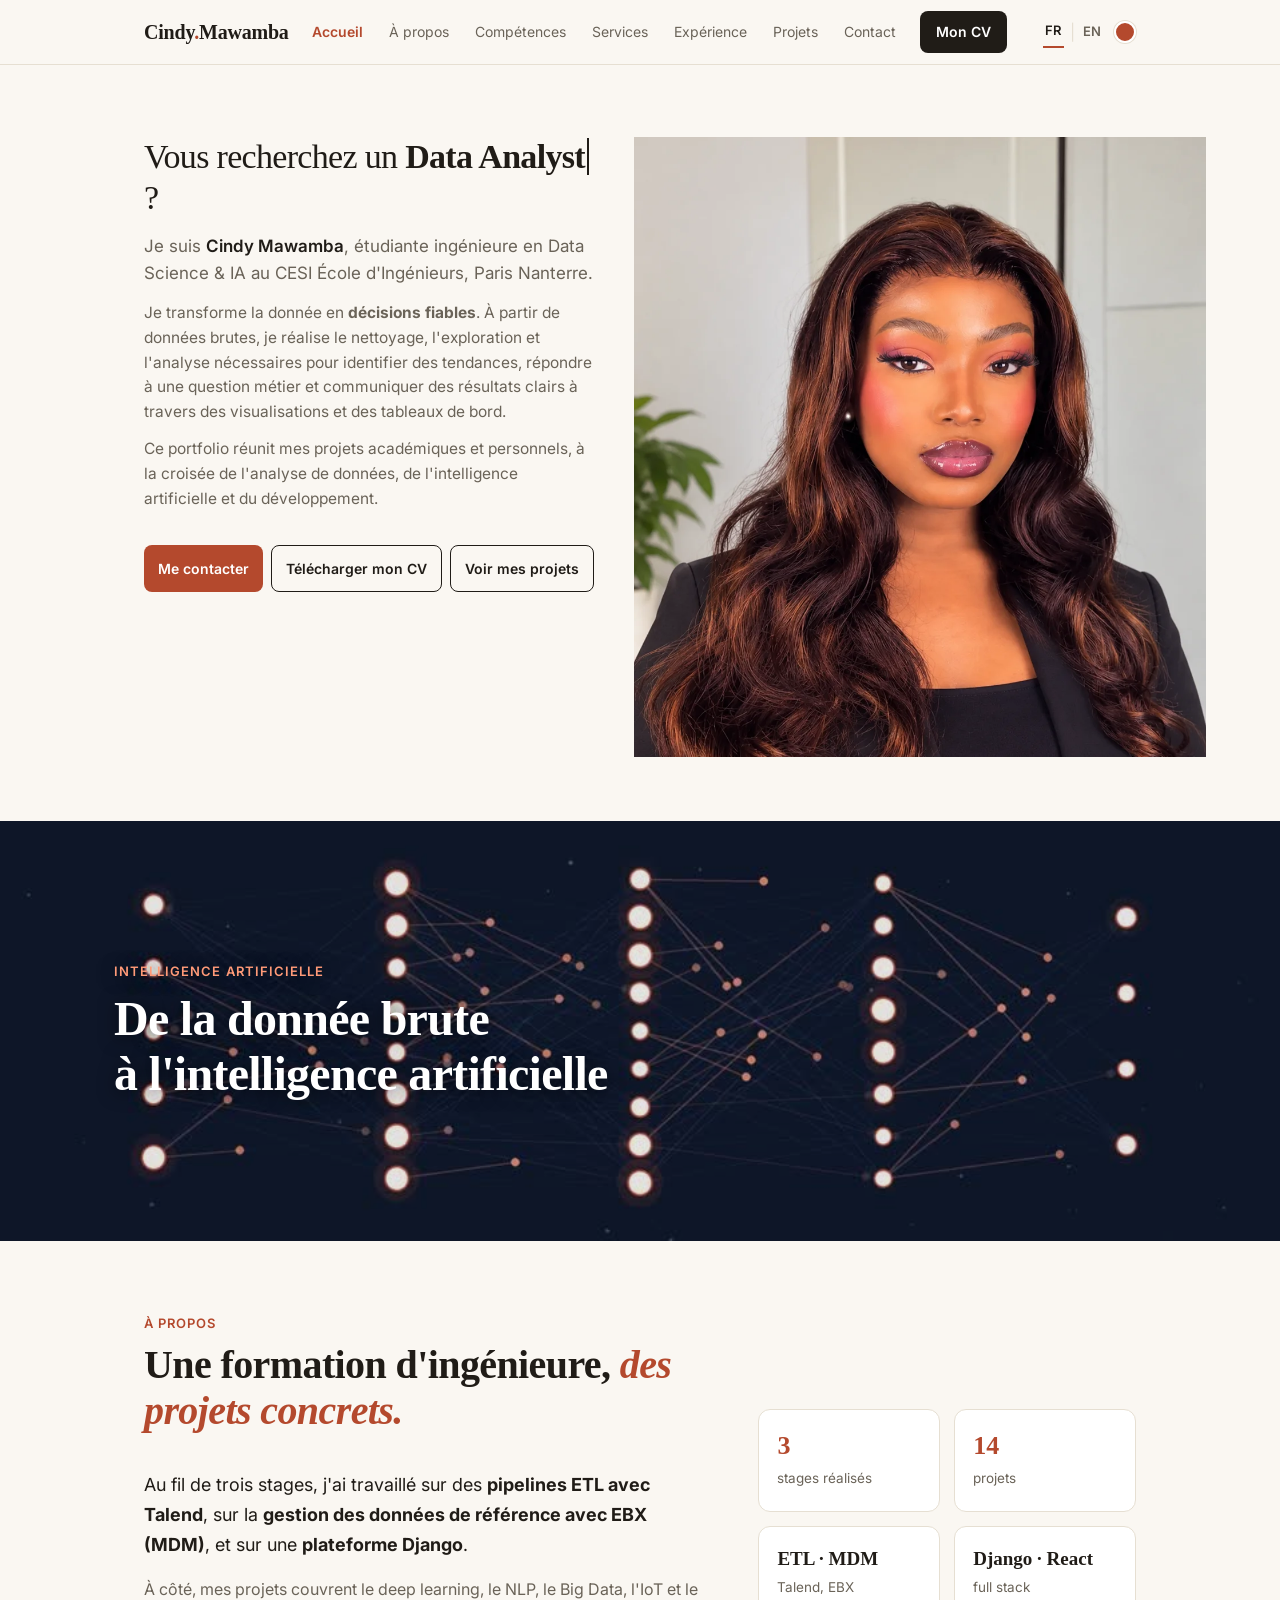
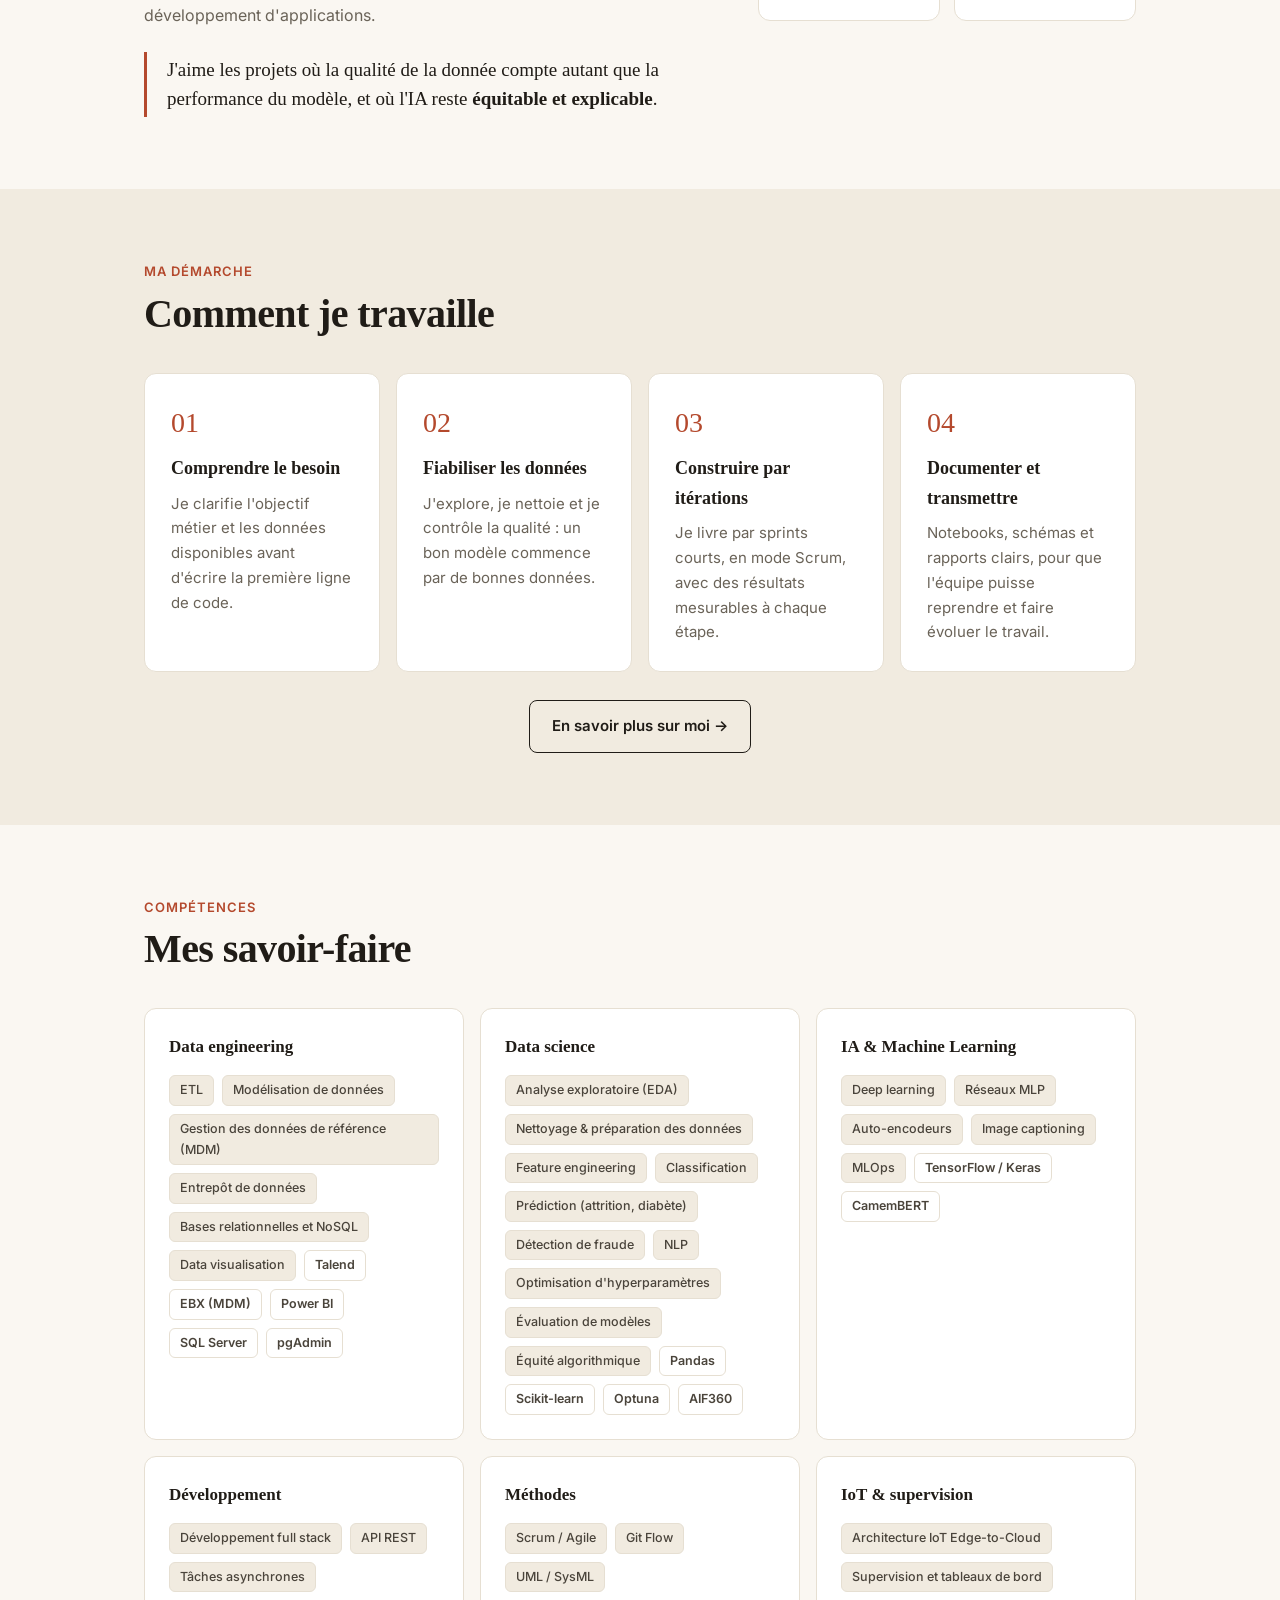
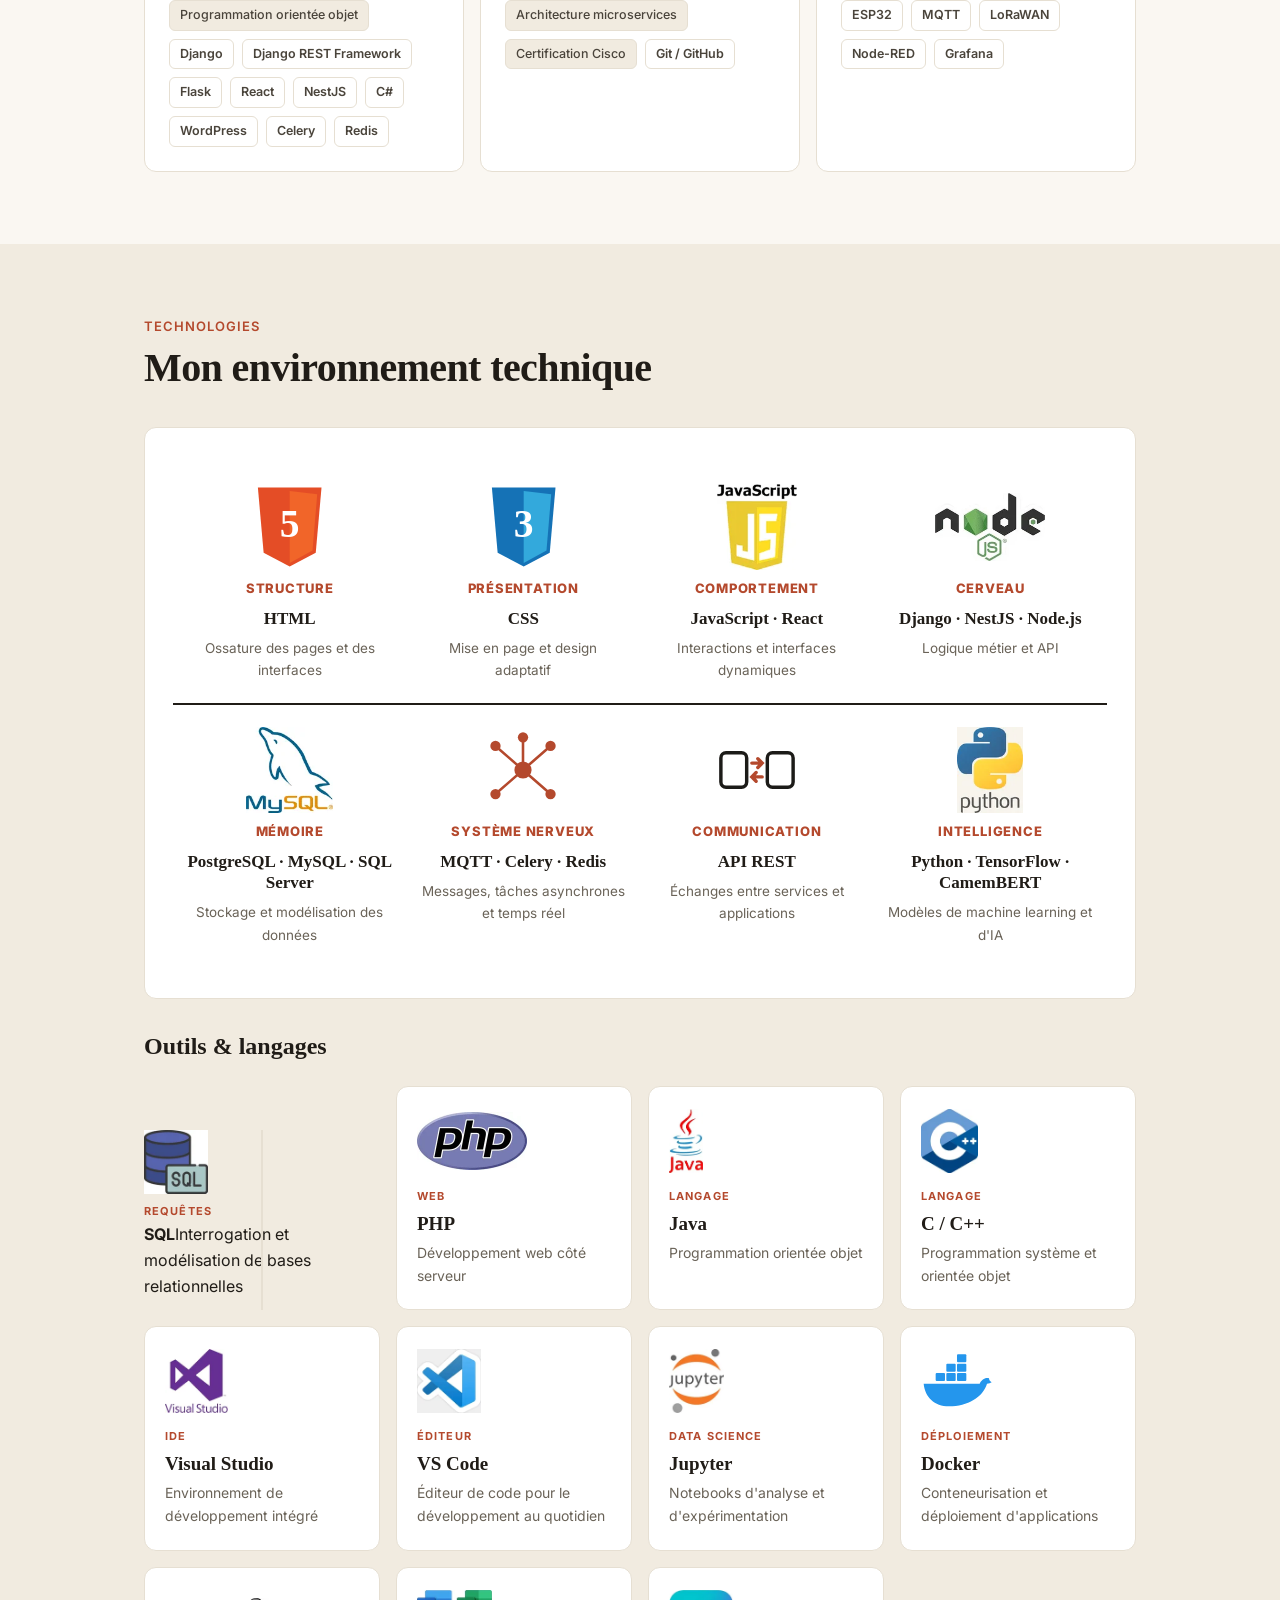
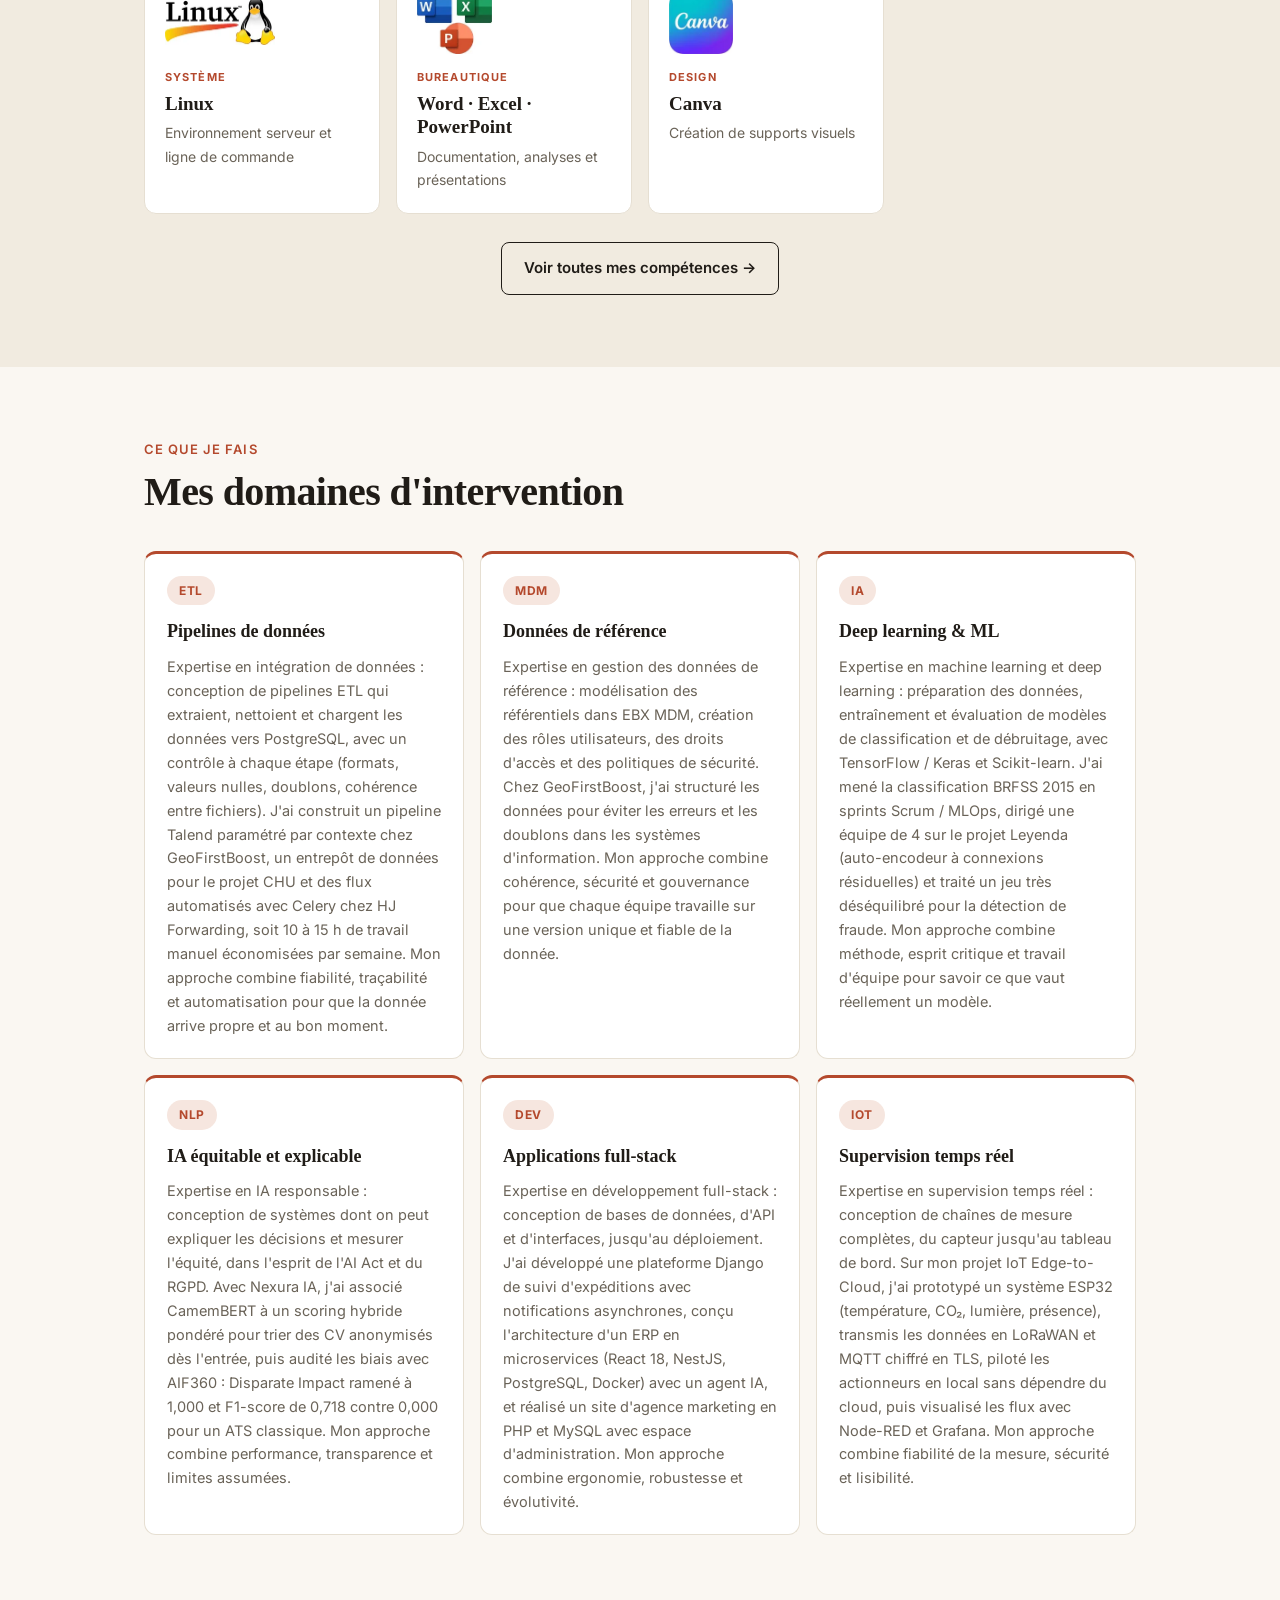
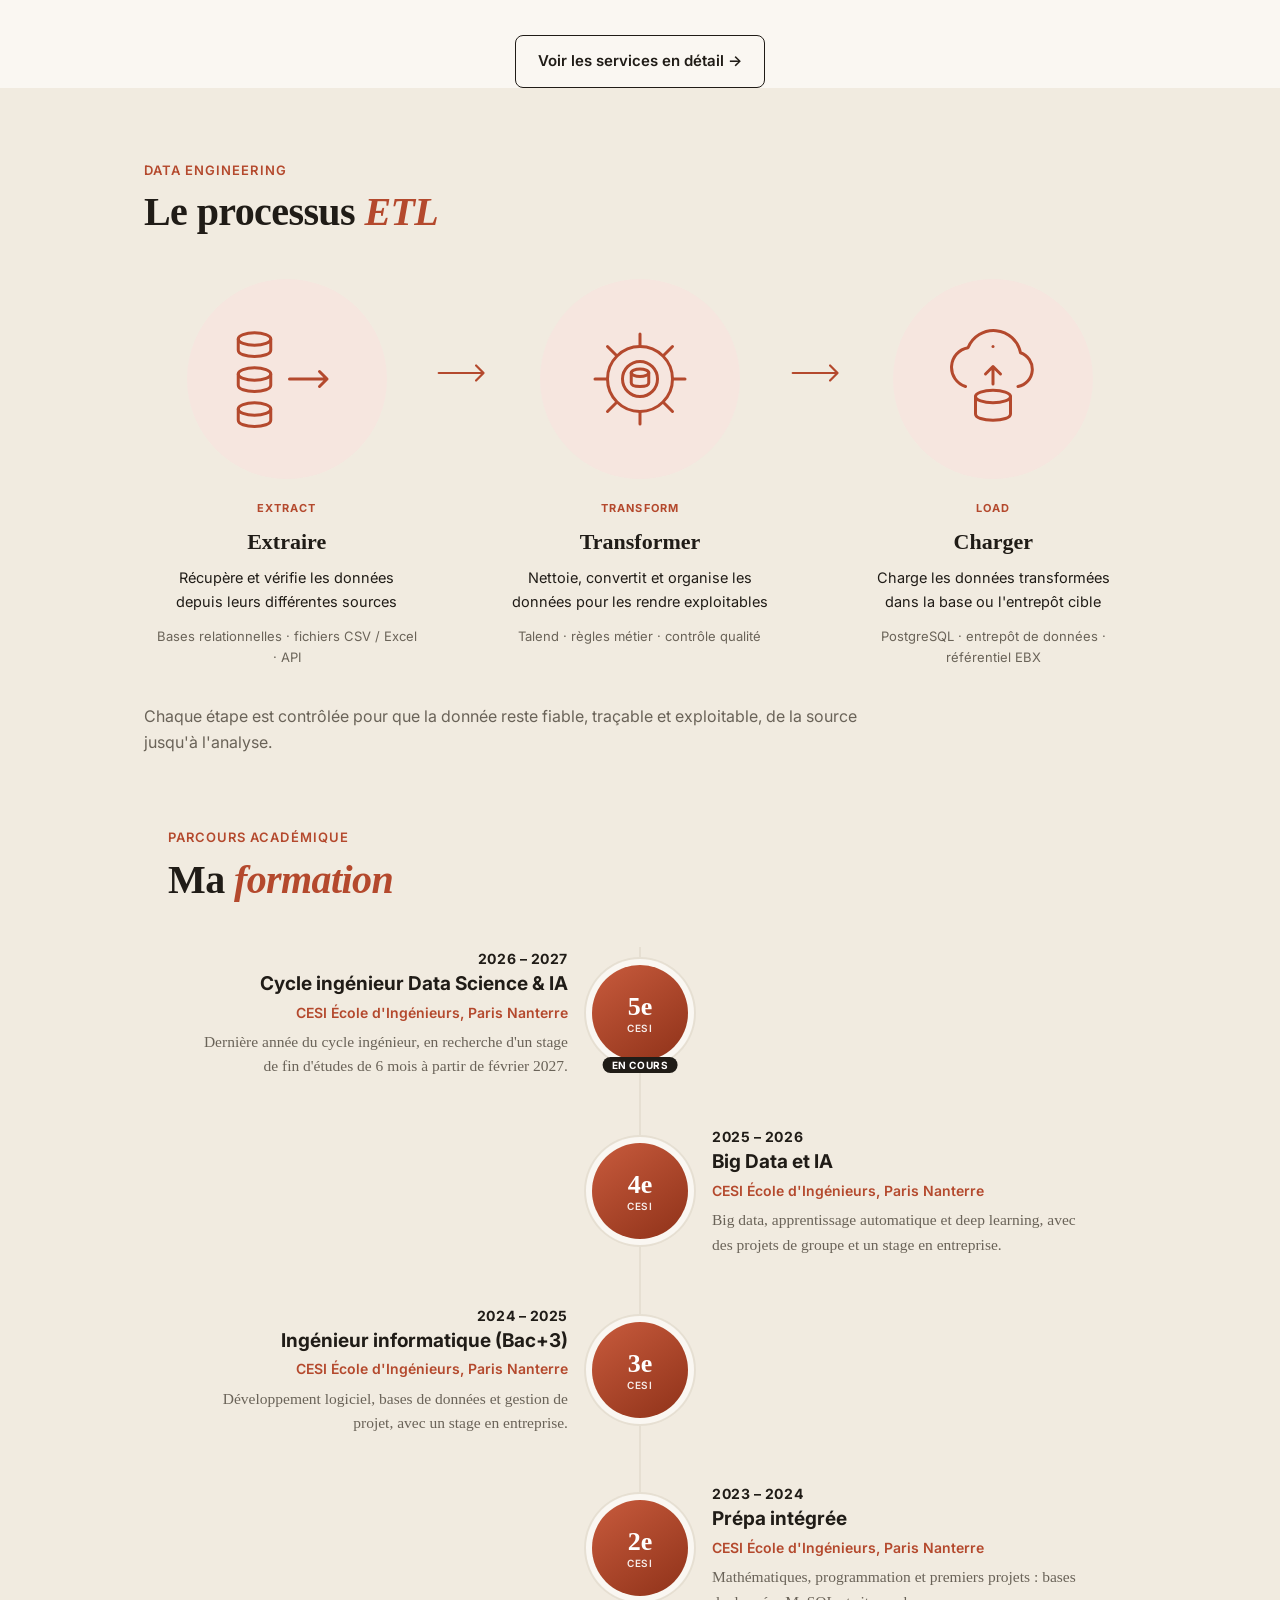
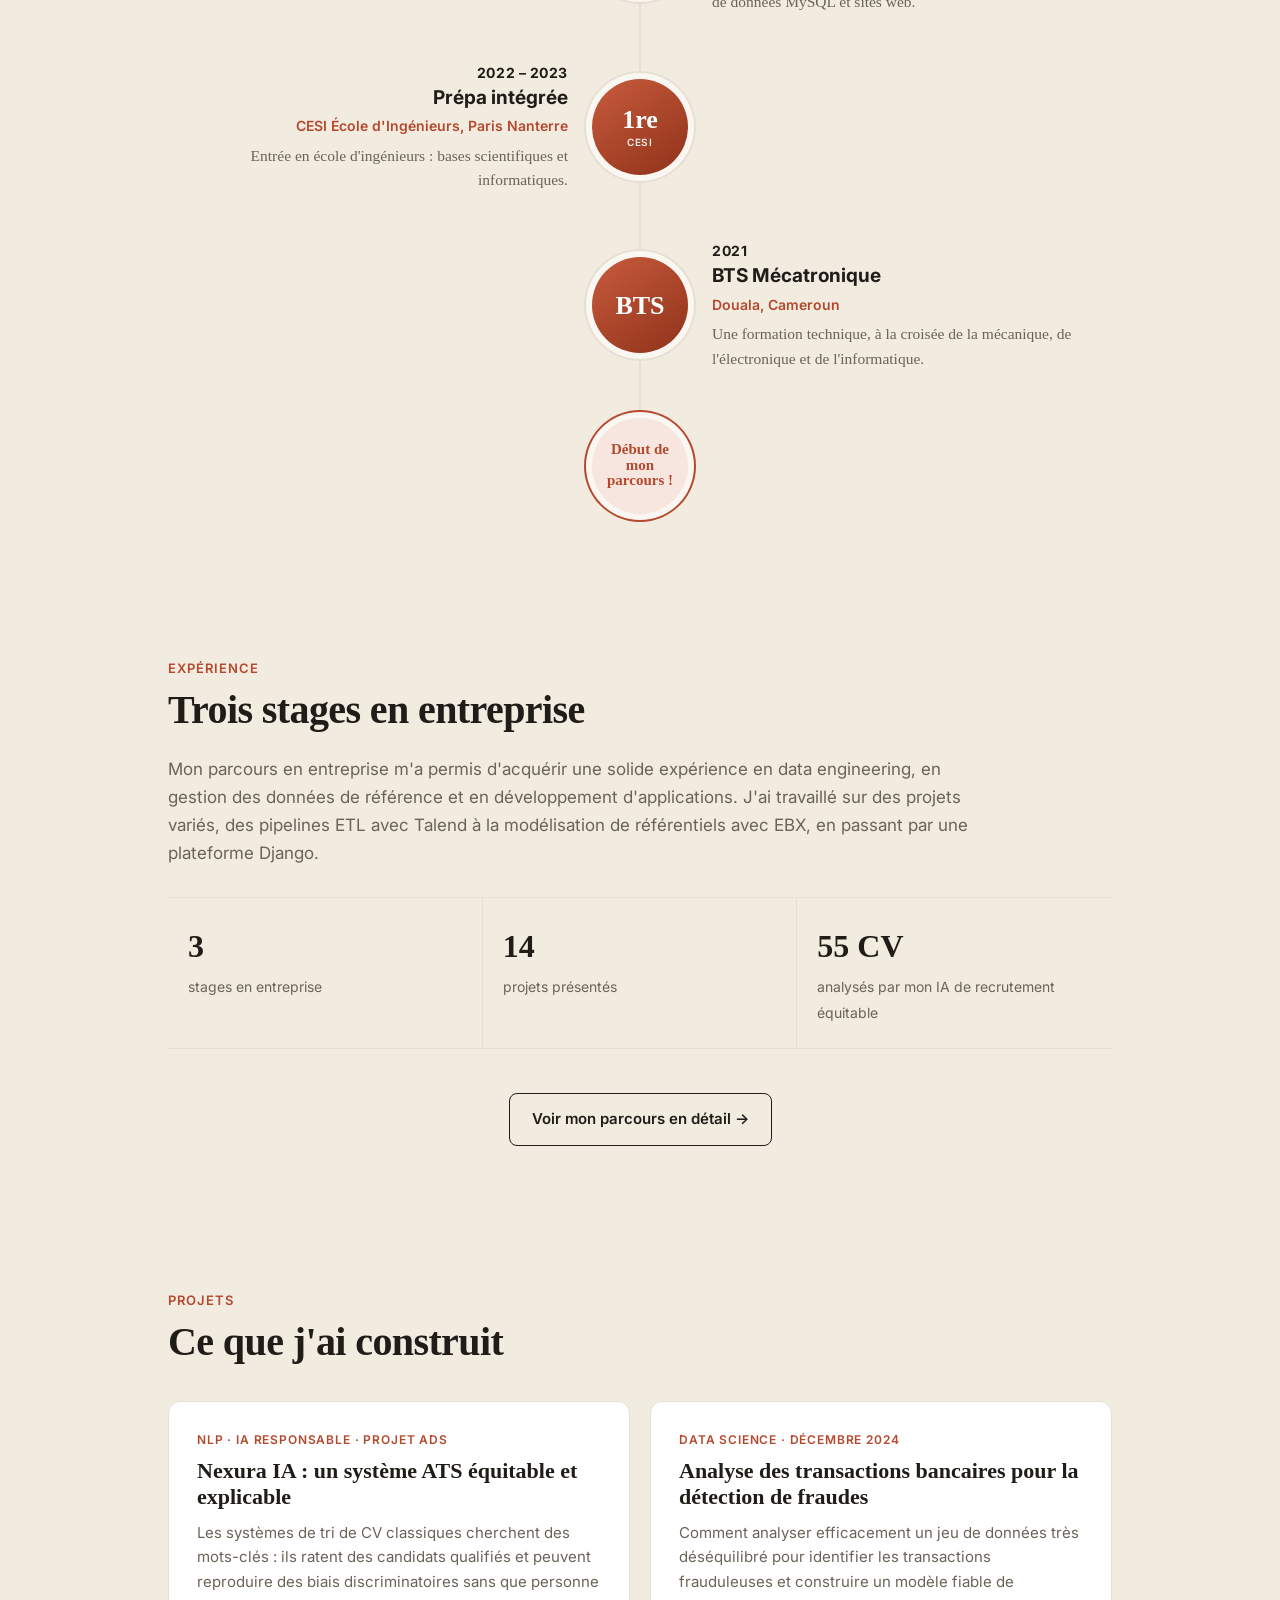
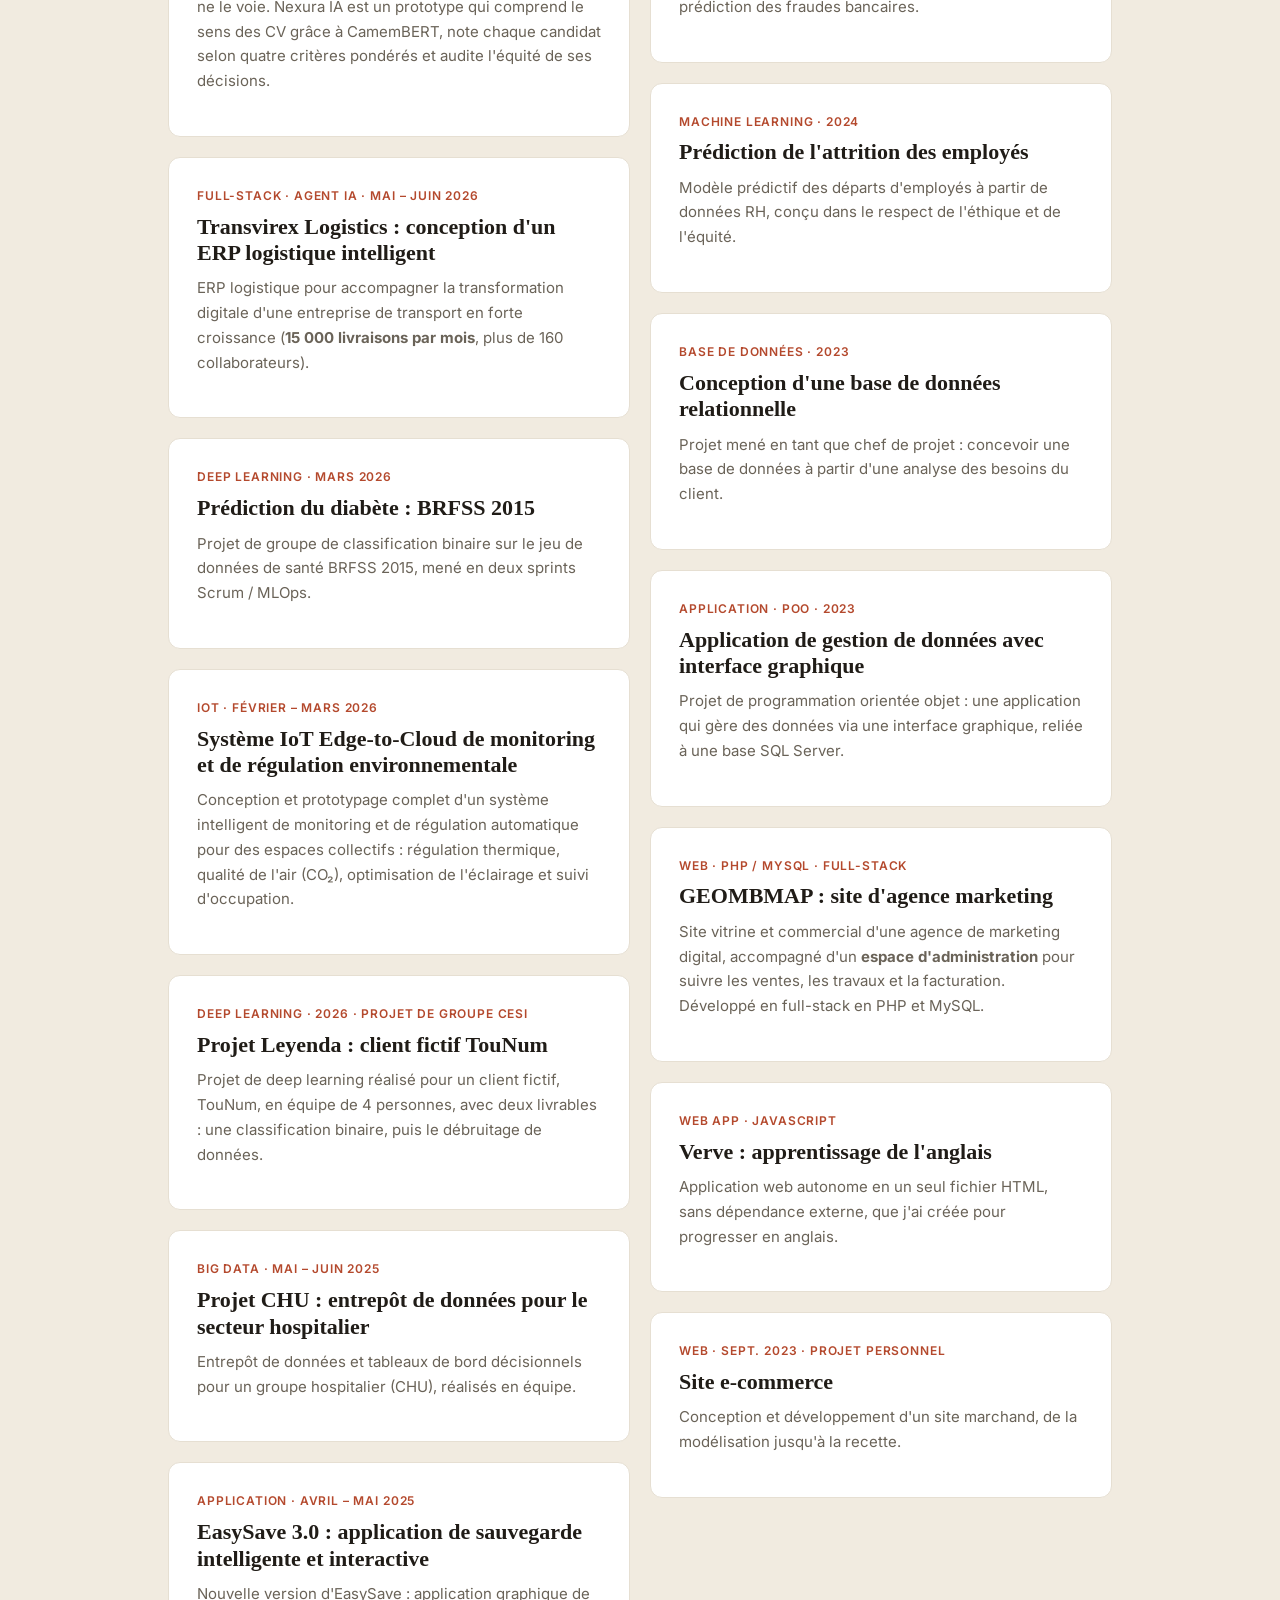
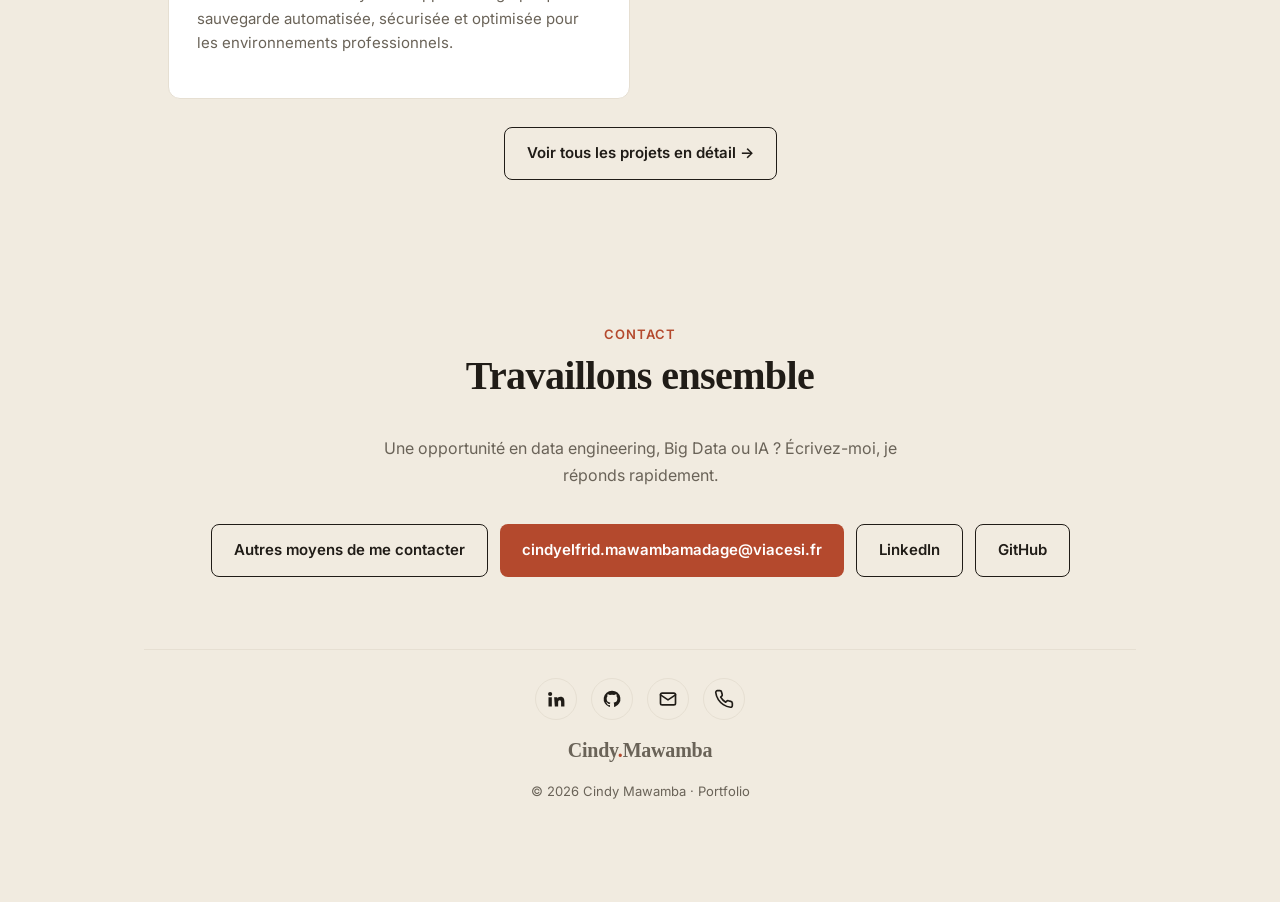
==== commit e3f9a737: "Site bilingue FR/EN et sélecteur de couleur d'accent Co-Authored-By: Claude Sonnet 5.5 <noreply@anth" ====
--- a/index.html
+++ b/index.html
@@ -11,7 +11,7 @@
 <style>
 :root{
   --bg:#faf7f2; --bg2:#f1ebe0; --card:#ffffff; --line:#e6dfd2;
-  --text:#201c17; --muted:#6a6358; --accent:#b4492d; --accent-soft:#f6e6df;
+  --text:#201c17; --muted:#6a6358; --accent:#b4492d; --accent-soft:#f6e6df; --accent-dark:#98391f; --accent-deep:#7d2f19;
   --radius:12px;
 }
 *{box-sizing:border-box;margin:0;padding:0}
@@ -46,7 +46,7 @@
 .cta{display:flex;flex-wrap:wrap;gap:12px;margin-top:36px}
 .btn{display:inline-flex;align-items:center;gap:8px;padding:13px 22px;border-radius:8px;font-weight:600;font-size:15px;transition:.2s}
 .btn.primary{background:var(--accent);color:#fff}
-.btn.primary:hover{background:#98391f}
+.btn.primary:hover{background:var(--accent-dark)}
 .btn.ghost{border:1px solid var(--text);color:var(--text)}
 .btn.ghost:hover{background:var(--text);color:#fff}
 .stats{display:grid;grid-template-columns:repeat(3,1fr);gap:0;margin-top:64px;border-top:1px solid var(--line);border-bottom:1px solid var(--line)}
@@ -114,7 +114,7 @@
 .proj ul{padding-left:18px;color:var(--muted);font-size:14.5px;margin-bottom:16px;flex:1}
 .proj li{margin-bottom:6px}
 .proj li strong{color:var(--text);font-weight:600}
-.proj .result{font-size:14px;font-weight:500;margin-bottom:16px;padding:10px 12px;background:var(--accent-soft);border-radius:8px;color:#7d2f19}
+.proj .result{font-size:14px;font-weight:500;margin-bottom:16px;padding:10px 12px;background:var(--accent-soft);border-radius:8px;color:var(--accent-deep)}
 .proj.featured{grid-column:1/-1;padding:32px}
 .projects{display:block;column-width:310px;column-gap:20px}
 .projects .proj{break-inside:avoid;-webkit-column-break-inside:avoid;margin-bottom:20px;display:flex}
@@ -353,6 +353,7 @@
 
 .svc-body p{color:var(--muted);font-size:14.5px;line-height:1.65}
 </style>
+<script src="i18n.js"></script>
 </head>
 <body>
 <nav>
@@ -456,7 +457,7 @@
   <div class="wrap reveal">
     <div class="eyebrow">technologies</div>
     <h2>Mon environnement technique</h2>
-    <div class="short-board"><div class="short-grid"><div class="sh"><div class="sh-ic"><svg viewBox="0 0 90 100" aria-label="HTML"><path d="M8 4h74l-6.700 76L45 96 14.700 80z" fill="#e44d26"/><path d="M45 8v84l26.500-14.700L77 12z" fill="#f16529"/><text x="45" y="62" text-anchor="middle" font-family="Times New Roman,serif" font-weight="700" font-size="46" fill="#fff">5</text></svg></div><div class="sh-lab">Structure</div><b>HTML</b><span>Ossature des pages et des interfaces</span></div><div class="sh"><div class="sh-ic"><svg viewBox="0 0 90 100" aria-label="CSS"><path d="M8 4h74l-6.700 76L45 96 14.700 80z" fill="#1572b6"/><path d="M45 8v84l26.500-14.700L77 12z" fill="#33a9dc"/><text x="45" y="62" text-anchor="middle" font-family="Times New Roman,serif" font-weight="700" font-size="46" fill="#fff">3</text></svg></div><div class="sh-lab">Présentation</div><b>CSS</b><span>Mise en page et design adaptatif</span></div><div class="sh"><div class="sh-ic"><img loading="lazy" decoding="async" src="img/p-0b0ebadf81.webp" alt="JavaScript"></div><div class="sh-lab">Comportement</div><b>JavaScript · React</b><span>Interactions et interfaces dynamiques</span></div><div class="sh"><div class="sh-ic"><img loading="lazy" decoding="async" src="img/p-b4b1abcef9.webp" alt="Node.js"></div><div class="sh-lab">Cerveau</div><b>Django · NestJS · Node.js</b><span>Logique métier et API</span></div><div class="sh"><div class="sh-ic"><img loading="lazy" decoding="async" src="img/p-fe1b1d8f82.webp" alt="MySQL"></div><div class="sh-lab">Mémoire</div><b>PostgreSQL · MySQL · SQL Server</b><span>Stockage et modélisation des données</span></div><div class="sh"><div class="sh-ic"><svg viewBox="0 0 100 100" aria-label="messages"><g stroke="#b4492d" stroke-width="3" fill="none" stroke-linecap="round"><path d="M50 50L18 22M50 50L82 22M50 50L18 78M50 50L82 78M50 50V12"/></g><g fill="#b4492d"><circle cx="50" cy="50" r="10"/><circle cx="18" cy="22" r="6"/><circle cx="82" cy="22" r="6"/><circle cx="18" cy="78" r="6"/><circle cx="82" cy="78" r="6"/><circle cx="50" cy="12" r="6"/></g></svg></div><div class="sh-lab">Système nerveux</div><b>MQTT · Celery · Redis</b><span>Messages, tâches asynchrones et temps réel</span></div><div class="sh"><div class="sh-ic"><svg viewBox="0 0 100 100" aria-label="API REST"><rect x="8" y="30" width="30" height="40" rx="6" fill="none" stroke="#1c1b18" stroke-width="4"/><rect x="62" y="30" width="30" height="40" rx="6" fill="none" stroke="#1c1b18" stroke-width="4"/><g stroke="#b4492d" stroke-width="4" stroke-linecap="round" fill="none"><path d="M44 42h12m-5-5l5 5-5 5"/><path d="M56 58H44m5-5l-5 5 5 5"/></g></svg></div><div class="sh-lab">Communication</div><b>API REST</b><span>Échanges entre services et applications</span></div><div class="sh"><div class="sh-ic"><img loading="lazy" decoding="async" src="img/p-17dac8e61c.webp" alt="Python"></div><div class="sh-lab">Intelligence</div><b>Python · TensorFlow · CamemBERT</b><span>Modèles de machine learning et d'IA</span></div></div></div>
+    <div class="short-board"><div class="short-grid"><div class="sh"><div class="sh-ic"><svg viewBox="0 0 90 100" aria-label="HTML"><path d="M8 4h74l-6.700 76L45 96 14.700 80z" fill="#e44d26"/><path d="M45 8v84l26.500-14.700L77 12z" fill="#f16529"/><text x="45" y="62" text-anchor="middle" font-family="Times New Roman,serif" font-weight="700" font-size="46" fill="#fff">5</text></svg></div><div class="sh-lab">Structure</div><b>HTML</b><span>Ossature des pages et des interfaces</span></div><div class="sh"><div class="sh-ic"><svg viewBox="0 0 90 100" aria-label="CSS"><path d="M8 4h74l-6.700 76L45 96 14.700 80z" fill="#1572b6"/><path d="M45 8v84l26.500-14.700L77 12z" fill="#33a9dc"/><text x="45" y="62" text-anchor="middle" font-family="Times New Roman,serif" font-weight="700" font-size="46" fill="#fff">3</text></svg></div><div class="sh-lab">Présentation</div><b>CSS</b><span>Mise en page et design adaptatif</span></div><div class="sh"><div class="sh-ic"><img loading="lazy" decoding="async" src="img/p-0b0ebadf81.webp" alt="JavaScript"></div><div class="sh-lab">Comportement</div><b>JavaScript · React</b><span>Interactions et interfaces dynamiques</span></div><div class="sh"><div class="sh-ic"><img loading="lazy" decoding="async" src="img/p-b4b1abcef9.webp" alt="Node.js"></div><div class="sh-lab">Cerveau</div><b>Django · NestJS · Node.js</b><span>Logique métier et API</span></div><div class="sh"><div class="sh-ic"><img loading="lazy" decoding="async" src="img/p-fe1b1d8f82.webp" alt="MySQL"></div><div class="sh-lab">Mémoire</div><b>PostgreSQL · MySQL · SQL Server</b><span>Stockage et modélisation des données</span></div><div class="sh"><div class="sh-ic"><svg viewBox="0 0 100 100" aria-label="messages"><g stroke="var(--accent)" stroke-width="3" fill="none" stroke-linecap="round"><path d="M50 50L18 22M50 50L82 22M50 50L18 78M50 50L82 78M50 50V12"/></g><g fill="var(--accent)"><circle cx="50" cy="50" r="10"/><circle cx="18" cy="22" r="6"/><circle cx="82" cy="22" r="6"/><circle cx="18" cy="78" r="6"/><circle cx="82" cy="78" r="6"/><circle cx="50" cy="12" r="6"/></g></svg></div><div class="sh-lab">Système nerveux</div><b>MQTT · Celery · Redis</b><span>Messages, tâches asynchrones et temps réel</span></div><div class="sh"><div class="sh-ic"><svg viewBox="0 0 100 100" aria-label="API REST"><rect x="8" y="30" width="30" height="40" rx="6" fill="none" stroke="#1c1b18" stroke-width="4"/><rect x="62" y="30" width="30" height="40" rx="6" fill="none" stroke="#1c1b18" stroke-width="4"/><g stroke="var(--accent)" stroke-width="4" stroke-linecap="round" fill="none"><path d="M44 42h12m-5-5l5 5-5 5"/><path d="M56 58H44m5-5l-5 5 5 5"/></g></svg></div><div class="sh-lab">Communication</div><b>API REST</b><span>Échanges entre services et applications</span></div><div class="sh"><div class="sh-ic"><img loading="lazy" decoding="async" src="img/p-17dac8e61c.webp" alt="Python"></div><div class="sh-lab">Intelligence</div><b>Python · TensorFlow · CamemBERT</b><span>Modèles de machine learning et d'IA</span></div></div></div>
     <div class="tool-board"><div class="tool-title">Outils &amp; langages</div><div class="tool-grid"><div class="fmtl"><div class="tl-ic"><img src="img/p-b7508c1023.webp" alt="SQL" loading="lazy"></div><div class="tl-lab">Requêtes</div><b>SQL</b><span>Interrogation et modélisation de bases relationnelles</span></div><div class="tl"><div class="tl-ic"><img src="img/p-2bcde7c2ca.webp" alt="PHP" loading="lazy"></div><div class="tl-lab">Web</div><b>PHP</b><span>Développement web côté serveur</span></div><div class="tl"><div class="tl-ic"><img src="img/p-30df5212b1.webp" alt="Java" loading="lazy"></div><div class="tl-lab">Langage</div><b>Java</b><span>Programmation orientée objet</span></div><div class="tl"><div class="tl-ic"><img src="img/p-84f8b203fd.webp" alt="C / C++" loading="lazy"></div><div class="tl-lab">Langage</div><b>C / C++</b><span>Programmation système et orientée objet</span></div><div class="tl"><div class="tl-ic"><img src="img/p-4d71b983f8.webp" alt="Visual Studio" loading="lazy"></div><div class="tl-lab">IDE</div><b>Visual Studio</b><span>Environnement de développement intégré</span></div><div class="tl"><div class="tl-ic"><img src="img/p-a11977c94a.webp" alt="VS Code" loading="lazy"></div><div class="tl-lab">Éditeur</div><b>VS Code</b><span>Éditeur de code pour le développement au quotidien</span></div><div class="tl"><div class="tl-ic"><img src="img/p-2f57139fba.webp" alt="Jupyter" loading="lazy"></div><div class="tl-lab">Data science</div><b>Jupyter</b><span>Notebooks d'analyse et d'expérimentation</span></div><div class="tl"><div class="tl-ic"><svg viewBox="0 0 120 84" aria-label="Docker"><g fill="#2496ed"><rect x="22" y="30" width="14" height="12" rx="1.500"/><rect x="38" y="30" width="14" height="12" rx="1.500"/><rect x="54" y="30" width="14" height="12" rx="1.500"/><rect x="38" y="16" width="14" height="12" rx="1.500"/><rect x="54" y="16" width="14" height="12" rx="1.500"/><rect x="54" y="2" width="14" height="12" rx="1.500"/><path d="M4 46h84c4-8 10-9 14-8 0 3 2 5 4 6-2 1-4 2-7 2C93 66 70 80 42 80 20 80 6 66 4 46z"/></g></svg></div><div class="tl-lab">Déploiement</div><b>Docker</b><span>Conteneurisation et déploiement d'applications</span></div><div class="tl"><div class="tl-ic"><img src="img/p-f7208f47d9.webp" alt="Linux" loading="lazy"></div><div class="tl-lab">Système</div><b>Linux</b><span>Environnement serveur et ligne de commande</span></div><div class="tl"><div class="tl-ic"><img src="img/p-9eded6230a.webp" alt="Word · Excel · PowerPoint" loading="lazy"></div><div class="tl-lab">Bureautique</div><b>Word · Excel · PowerPoint</b><span>Documentation, analyses et présentations</span></div><div class="tl"><div class="tl-ic"><img src="img/p-2510af9bca.webp" alt="Canva" loading="lazy"></div><div class="tl-lab">Design</div><b>Canva</b><span>Création de supports visuels</span></div></div></div>
       </div>
 <div class="wrap" style="text-align:center;margin-top:28px"><a class="btn ghost" href="competences.html">Voir toutes mes compétences →</a></div>
@@ -482,8 +483,8 @@
 <section id="etl" class="alt">
   <div class="wrap reveal">
     <div class="eyebrow">data engineering</div>
-    <h2>Le processus <em>ETL</em></h2>
-    <div class="etl-flow"><div class="etl-step"><div class="etl-circle"><svg viewBox="0 0 120 120" fill="none" stroke="#b4492d" stroke-width="2.4" stroke-linecap="round" stroke-linejoin="round"><g><ellipse cx="34" cy="28" rx="13" ry="5"/><path d="M21 28v9c0 3 6 5 13 5s13-2 13-5v-9"/><ellipse cx="34" cy="56" rx="13" ry="5"/><path d="M21 56v9c0 3 6 5 13 5s13-2 13-5v-9"/><ellipse cx="34" cy="84" rx="13" ry="5"/><path d="M21 84v9c0 3 6 5 13 5s13-2 13-5v-9"/></g><path d="M62 60h30m-6-6l6 6-6 6"/></svg></div><div class="etl-en">Extract</div><b>Extraire</b><p>Récupère et vérifie les données depuis leurs différentes sources</p><span>Bases relationnelles · fichiers CSV / Excel · API</span></div><div class="etl-arrow" aria-hidden="true"><svg viewBox="0 0 60 24" fill="none" stroke="#b4492d" stroke-width="2.4" stroke-linecap="round" stroke-linejoin="round"><path d="M4 12h48m-8-8l8 8-8 8"/></svg></div><div class="etl-step"><div class="etl-circle"><svg viewBox="0 0 120 120" fill="none" stroke="#b4492d" stroke-width="2.4" stroke-linecap="round" stroke-linejoin="round"><circle cx="60" cy="60" r="14"/><path d="M60 24v10M60 86v10M24 60h10M86 60h10M34 34l7 7M79 79l7 7M86 34l-7 7M41 79l-7 7"/><circle cx="60" cy="60" r="26"/><ellipse cx="60" cy="55" rx="7" ry="3"/><path d="M53 55v8c0 2 3 3 7 3s7-1 7-3v-8"/></svg></div><div class="etl-en">Transform</div><b>Transformer</b><p>Nettoie, convertit et organise les données pour les rendre exploitables</p><span>Talend · règles métier · contrôle qualité</span></div><div class="etl-arrow" aria-hidden="true"><svg viewBox="0 0 60 24" fill="none" stroke="#b4492d" stroke-width="2.4" stroke-linecap="round" stroke-linejoin="round"><path d="M4 12h48m-8-8l8 8-8 8"/></svg></div><div class="etl-step"><div class="etl-circle"><svg viewBox="0 0 120 120" fill="none" stroke="#b4492d" stroke-width="2.4" stroke-linecap="round" stroke-linejoin="round"><path d="M38 66a16 16 0 0 1 2-31 22 22 0 0 1 42 4 14 14 0 0 1-2 27"/><path d="M60 34v0"/><path d="M60 64V50m-6 6l6-6 6 6"/><ellipse cx="60" cy="74" rx="14" ry="5"/><path d="M46 74v14c0 3 6 5 14 5s14-2 14-5V74"/></svg></div><div class="etl-en">Load</div><b>Charger</b><p>Charge les données transformées dans la base ou l'entrepôt cible</p><span>PostgreSQL · entrepôt de données · référentiel EBX</span></div></div>
+    <h2 id="etl-h">Le processus <em>ETL</em></h2>
+    <div class="etl-flow"><div class="etl-step"><div class="etl-circle"><svg viewBox="0 0 120 120" fill="none" stroke="var(--accent)" stroke-width="2.4" stroke-linecap="round" stroke-linejoin="round"><g><ellipse cx="34" cy="28" rx="13" ry="5"/><path d="M21 28v9c0 3 6 5 13 5s13-2 13-5v-9"/><ellipse cx="34" cy="56" rx="13" ry="5"/><path d="M21 56v9c0 3 6 5 13 5s13-2 13-5v-9"/><ellipse cx="34" cy="84" rx="13" ry="5"/><path d="M21 84v9c0 3 6 5 13 5s13-2 13-5v-9"/></g><path d="M62 60h30m-6-6l6 6-6 6"/></svg></div><div class="etl-en">Extract</div><b>Extraire</b><p>Récupère et vérifie les données depuis leurs différentes sources</p><span>Bases relationnelles · fichiers CSV / Excel · API</span></div><div class="etl-arrow" aria-hidden="true"><svg viewBox="0 0 60 24" fill="none" stroke="var(--accent)" stroke-width="2.4" stroke-linecap="round" stroke-linejoin="round"><path d="M4 12h48m-8-8l8 8-8 8"/></svg></div><div class="etl-step"><div class="etl-circle"><svg viewBox="0 0 120 120" fill="none" stroke="var(--accent)" stroke-width="2.4" stroke-linecap="round" stroke-linejoin="round"><circle cx="60" cy="60" r="14"/><path d="M60 24v10M60 86v10M24 60h10M86 60h10M34 34l7 7M79 79l7 7M86 34l-7 7M41 79l-7 7"/><circle cx="60" cy="60" r="26"/><ellipse cx="60" cy="55" rx="7" ry="3"/><path d="M53 55v8c0 2 3 3 7 3s7-1 7-3v-8"/></svg></div><div class="etl-en">Transform</div><b>Transformer</b><p>Nettoie, convertit et organise les données pour les rendre exploitables</p><span>Talend · règles métier · contrôle qualité</span></div><div class="etl-arrow" aria-hidden="true"><svg viewBox="0 0 60 24" fill="none" stroke="var(--accent)" stroke-width="2.4" stroke-linecap="round" stroke-linejoin="round"><path d="M4 12h48m-8-8l8 8-8 8"/></svg></div><div class="etl-step"><div class="etl-circle"><svg viewBox="0 0 120 120" fill="none" stroke="var(--accent)" stroke-width="2.4" stroke-linecap="round" stroke-linejoin="round"><path d="M38 66a16 16 0 0 1 2-31 22 22 0 0 1 42 4 14 14 0 0 1-2 27"/><path d="M60 34v0"/><path d="M60 64V50m-6 6l6-6 6 6"/><ellipse cx="60" cy="74" rx="14" ry="5"/><path d="M46 74v14c0 3 6 5 14 5s14-2 14-5V74"/></svg></div><div class="etl-en">Load</div><b>Charger</b><p>Charge les données transformées dans la base ou l'entrepôt cible</p><span>PostgreSQL · entrepôt de données · référentiel EBX</span></div></div>
     <p class="etl-note">Chaque étape est contrôlée pour que la donnée reste fiable, traçable et exploitable, de la source jusqu'à l'analyse.</p>
 <section id="formation">
   <div class="wrap">
@@ -586,7 +587,7 @@
 </script>
 <script>
 (function(){var p=document.getElementById('twp'),r=document.getElementById('twr');if(!p||!r)return;
-var P='Vous recherchez un ',L=['Data Analyst'];
+var P=i18n.t('Vous recherchez un '),L=['Data Analyst'];
 if(window.matchMedia&&matchMedia('(prefers-reduced-motion:reduce)').matches){p.textContent=P;r.textContent=L[0];return}
 var i=0,n=0;function a(){if(n<P.length){p.textContent=P.slice(0,++n);setTimeout(a,55)}else b(0)}
 function b(k){var w=L[i];if(k<=w.length){r.textContent=w.slice(0,k);setTimeout(function(){b(k+1)},70)}else{}}
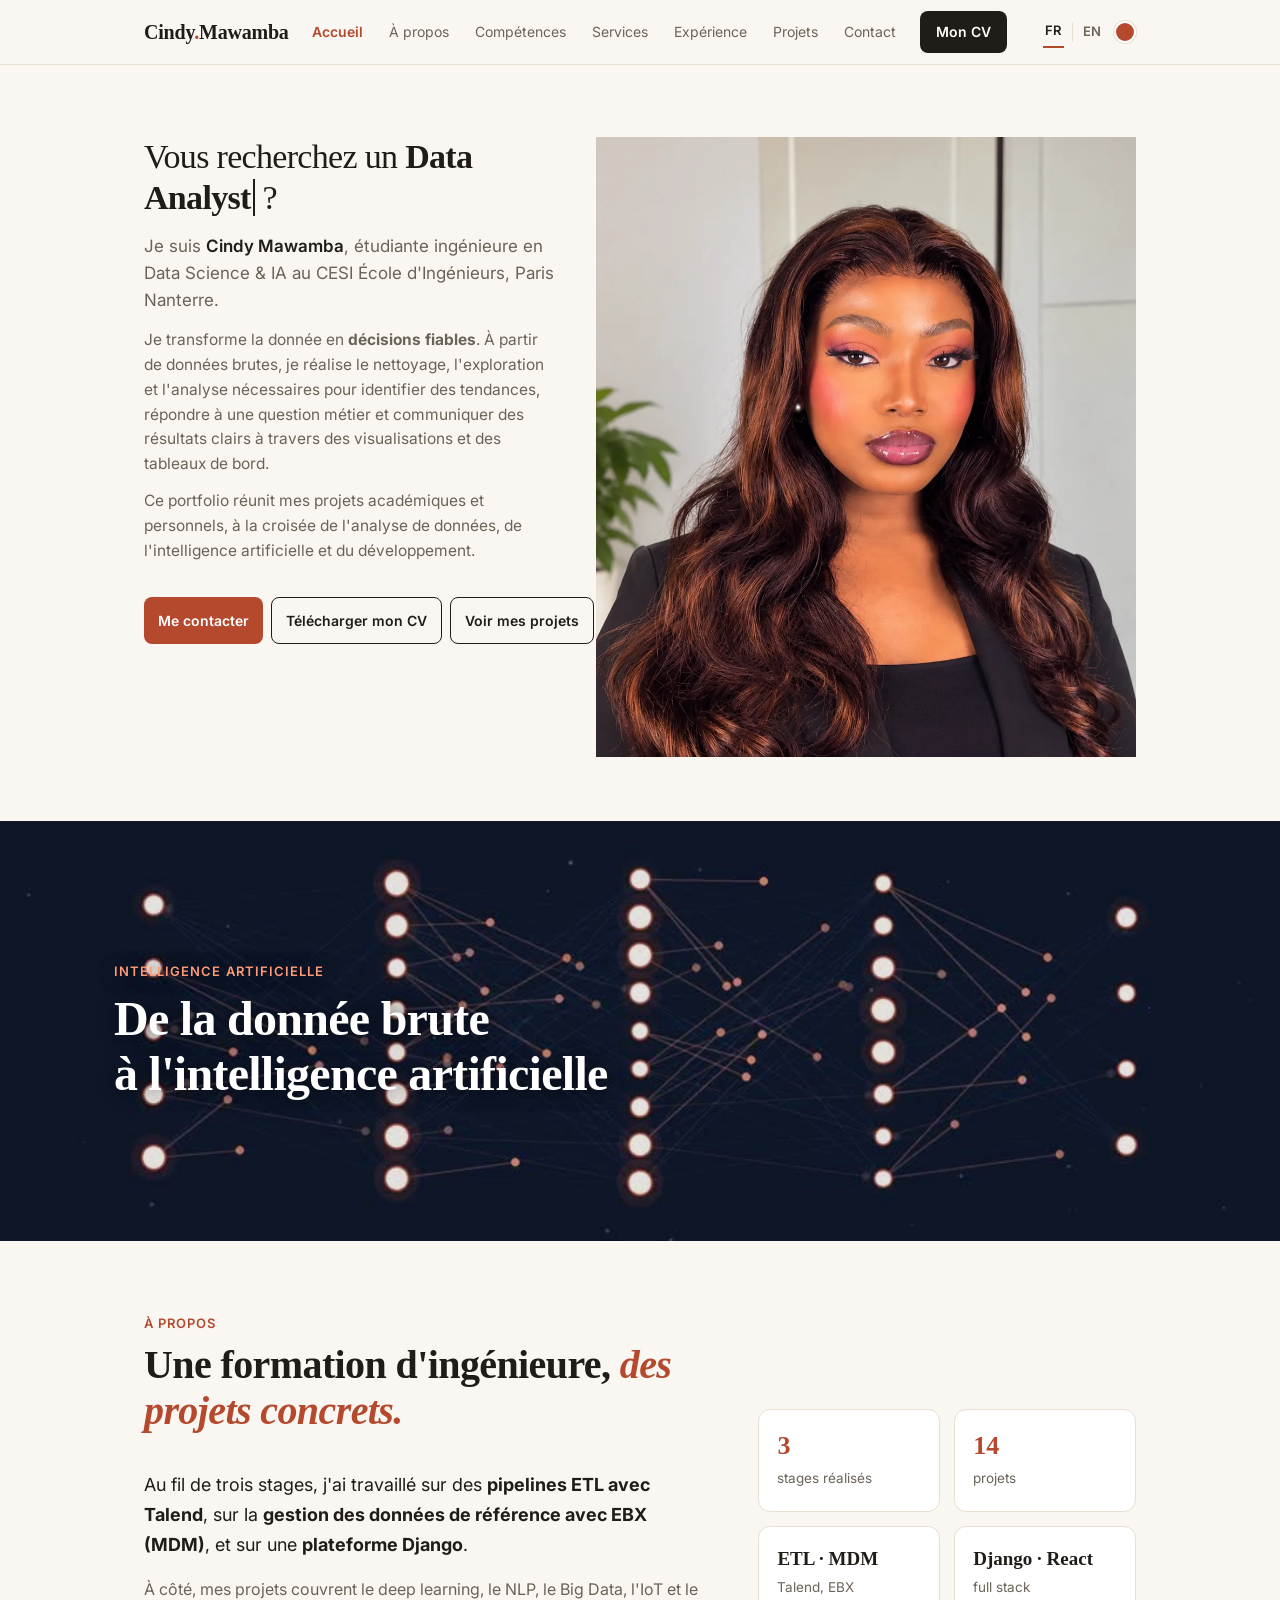
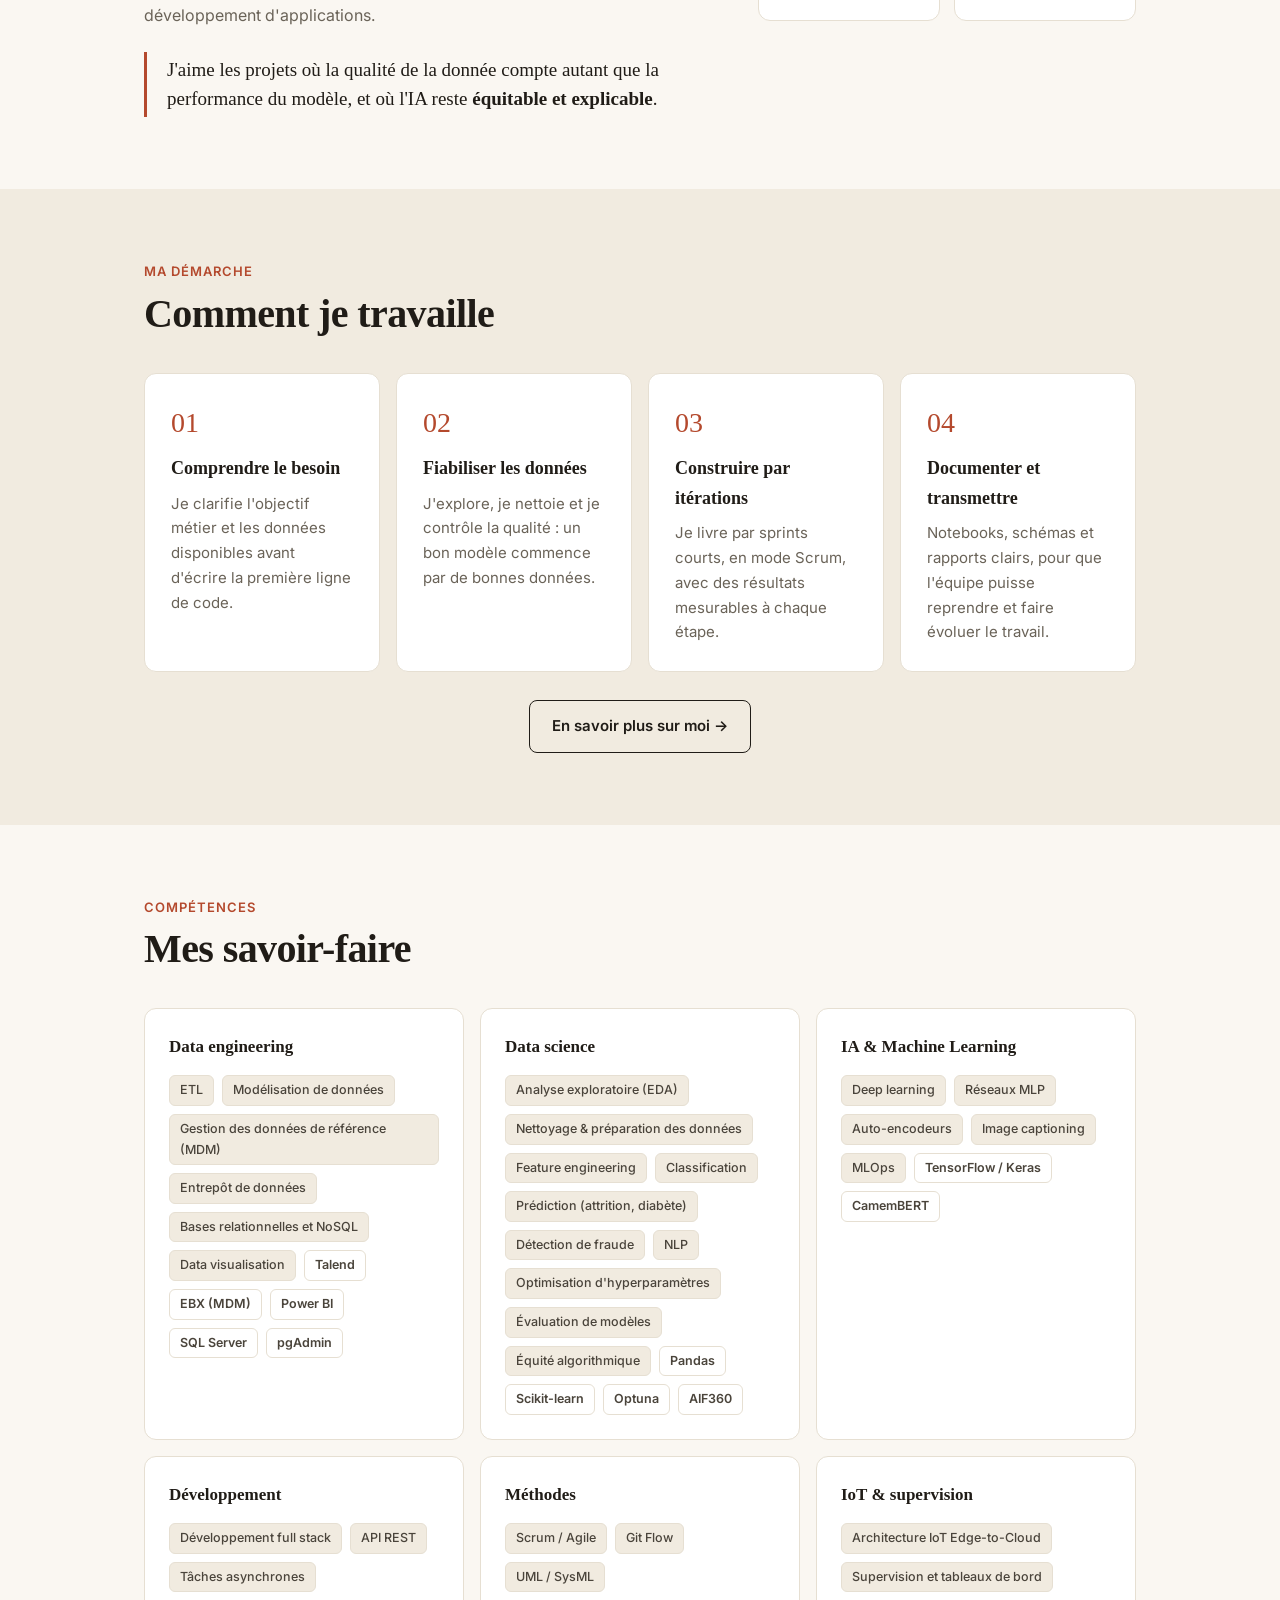
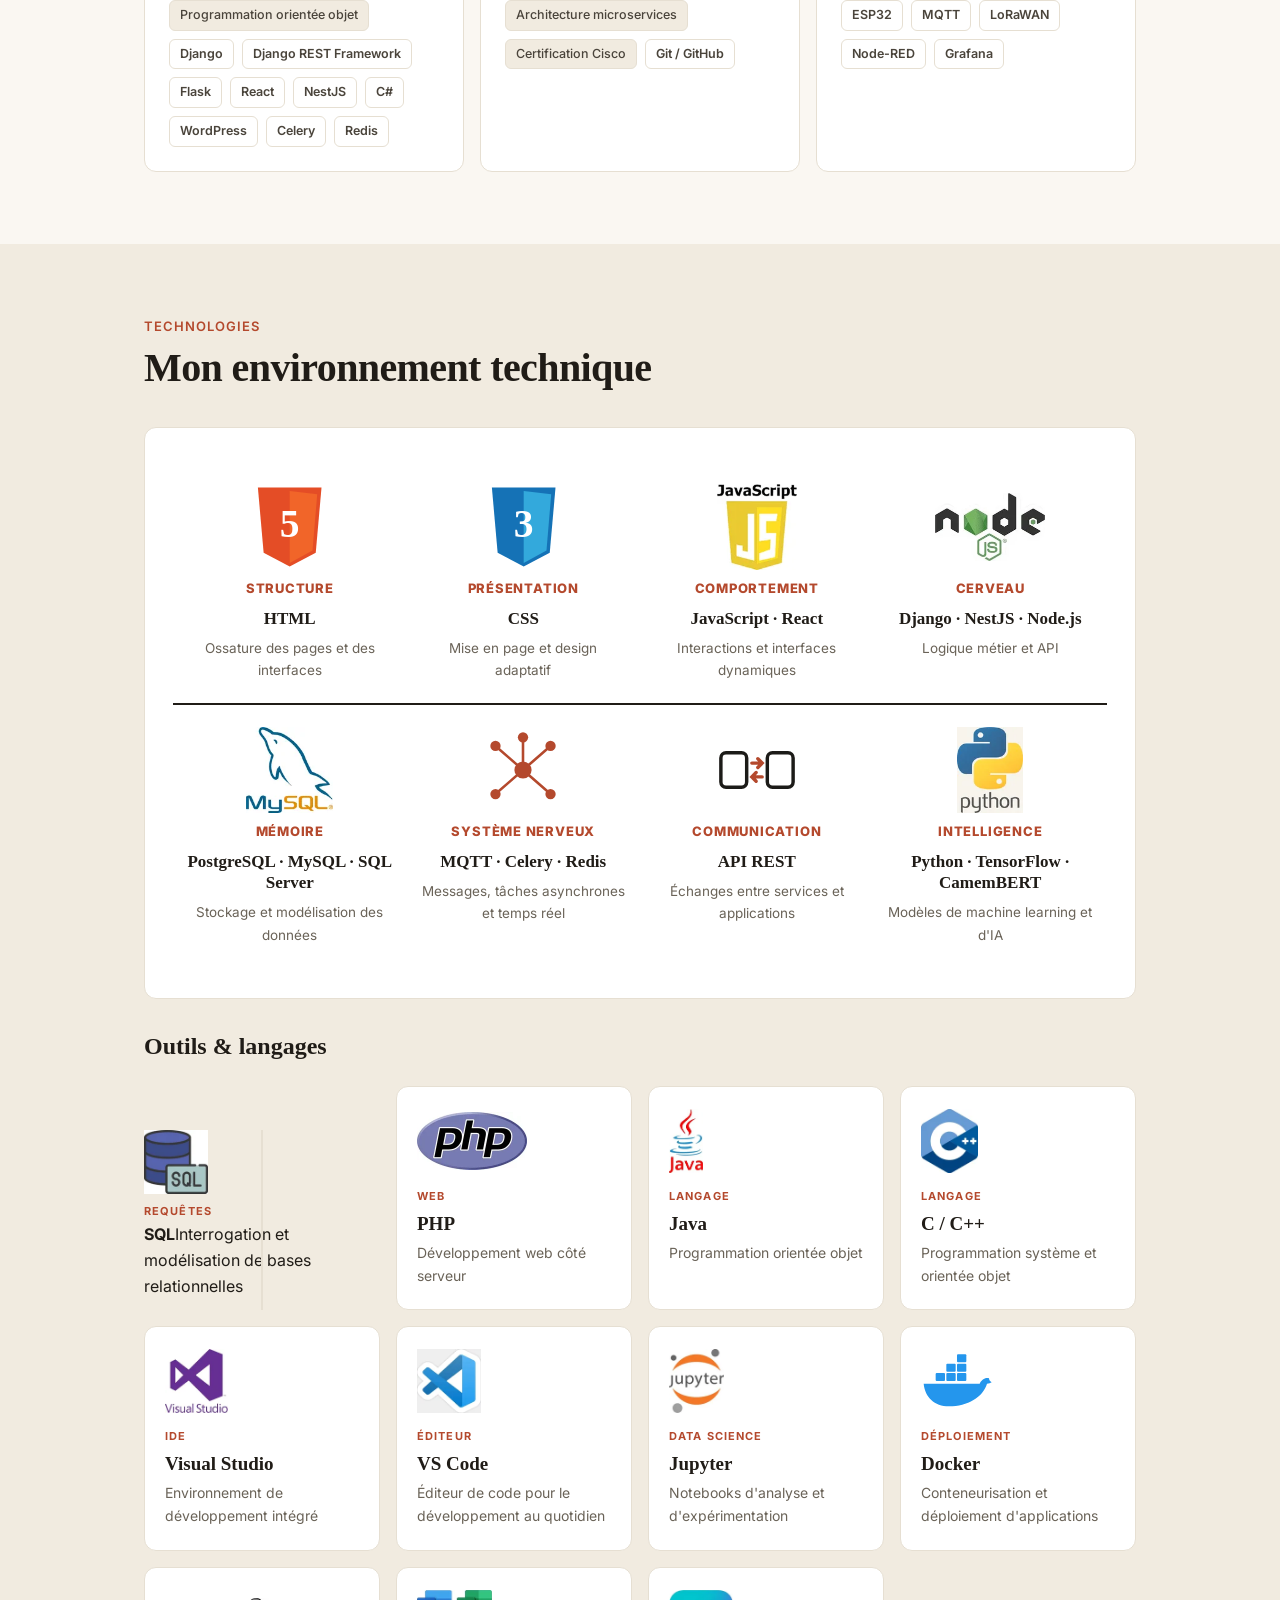
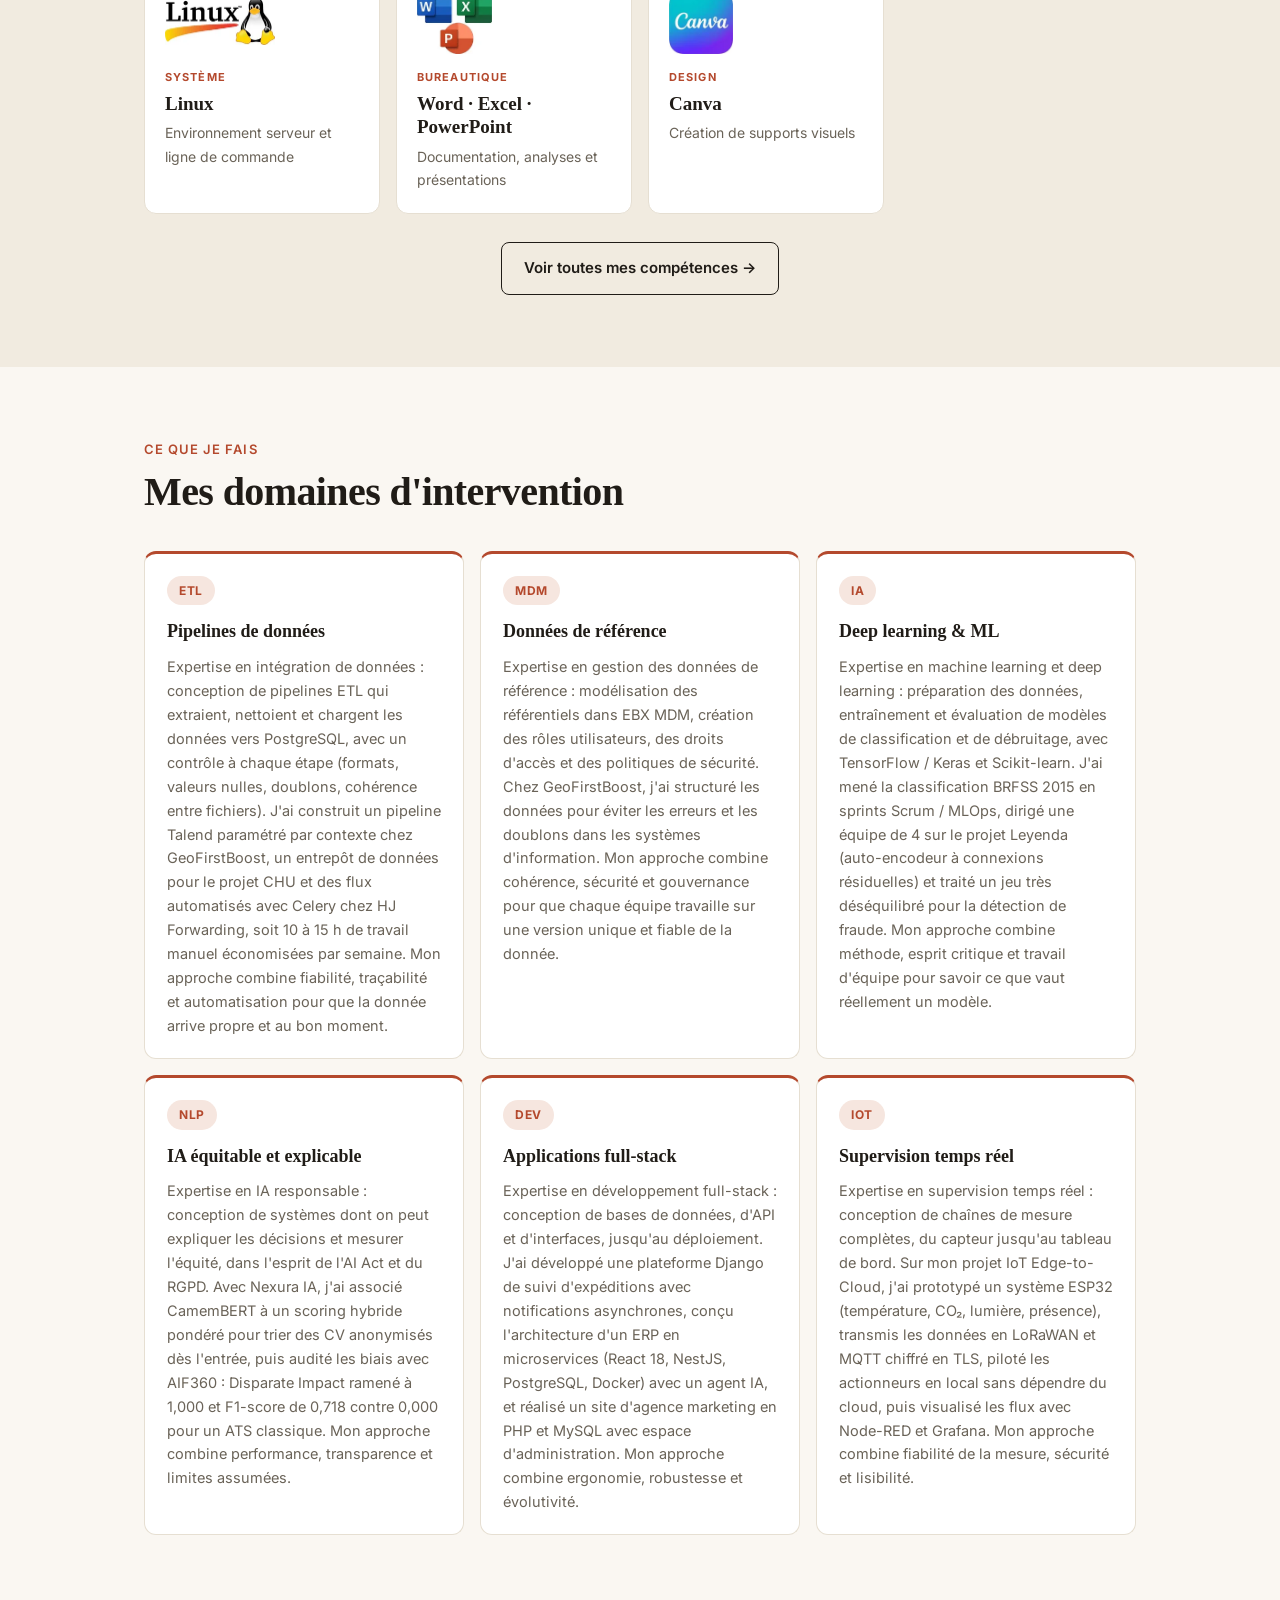
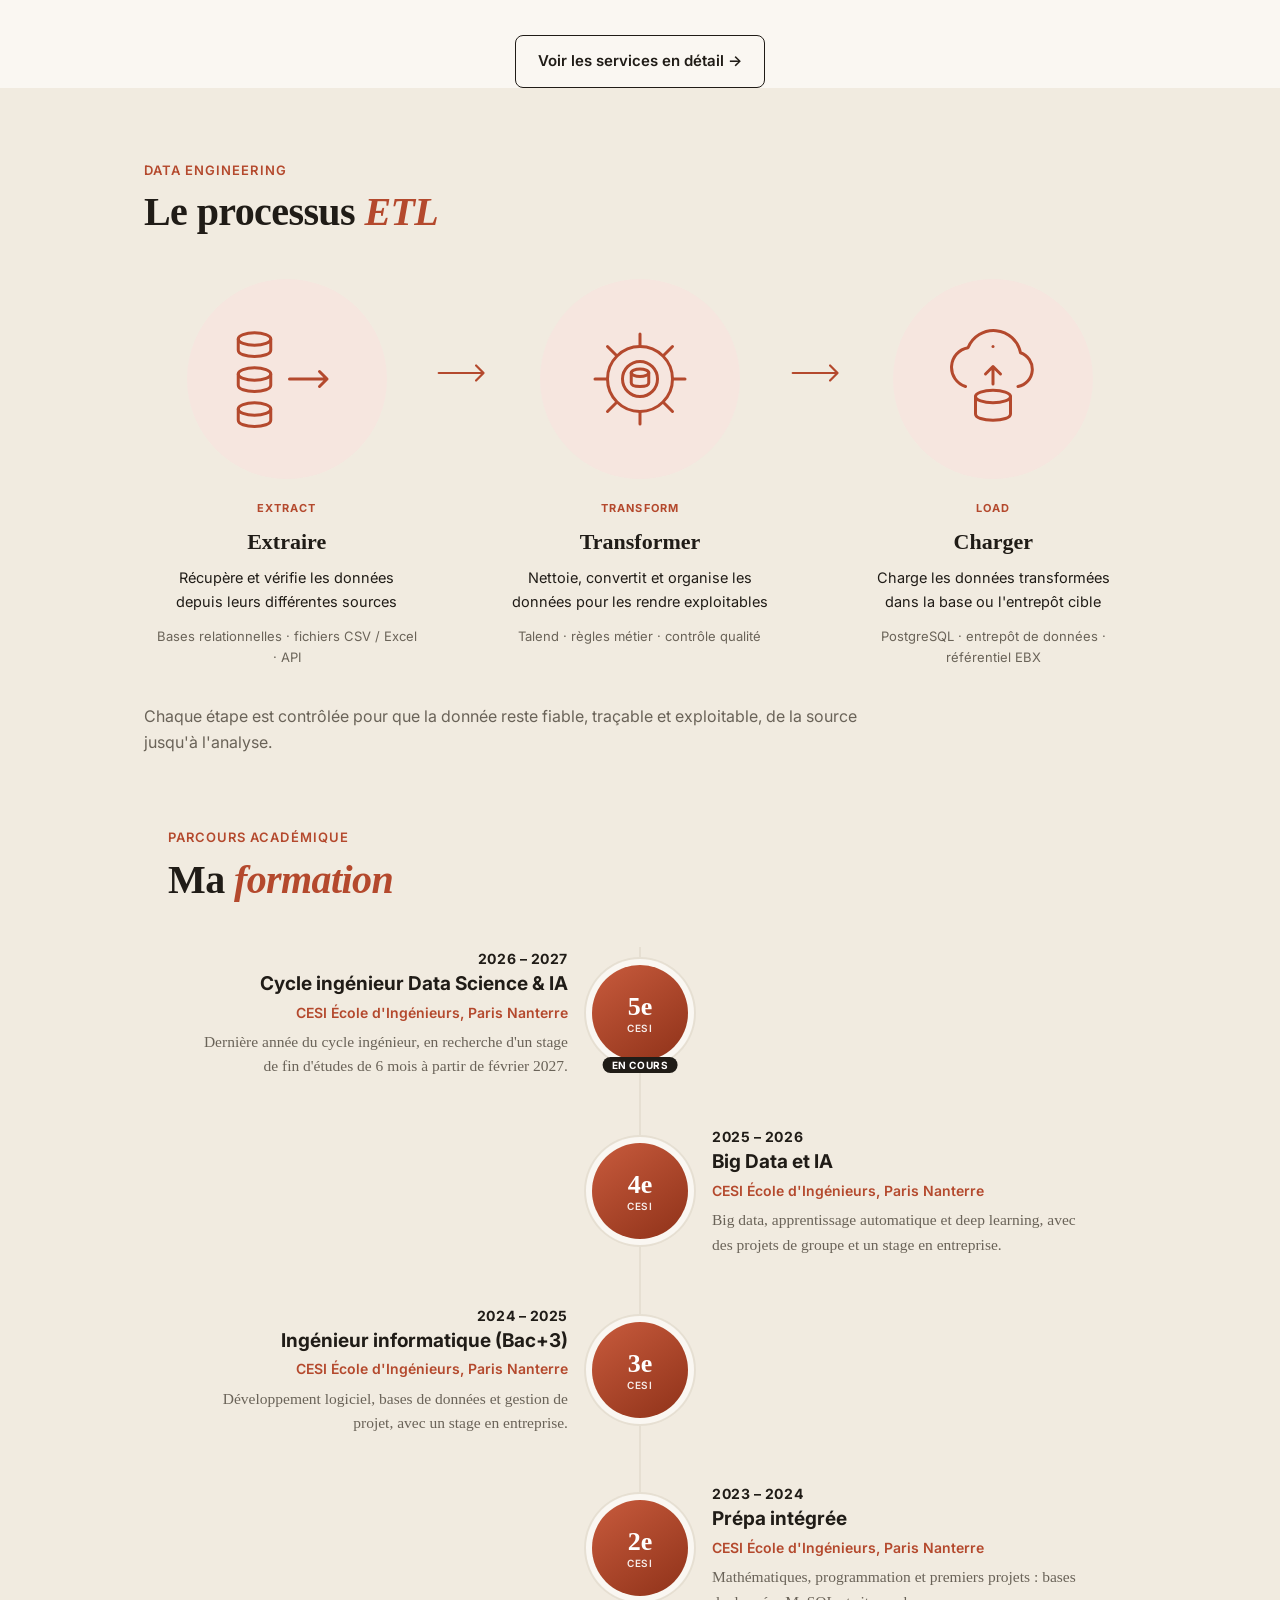
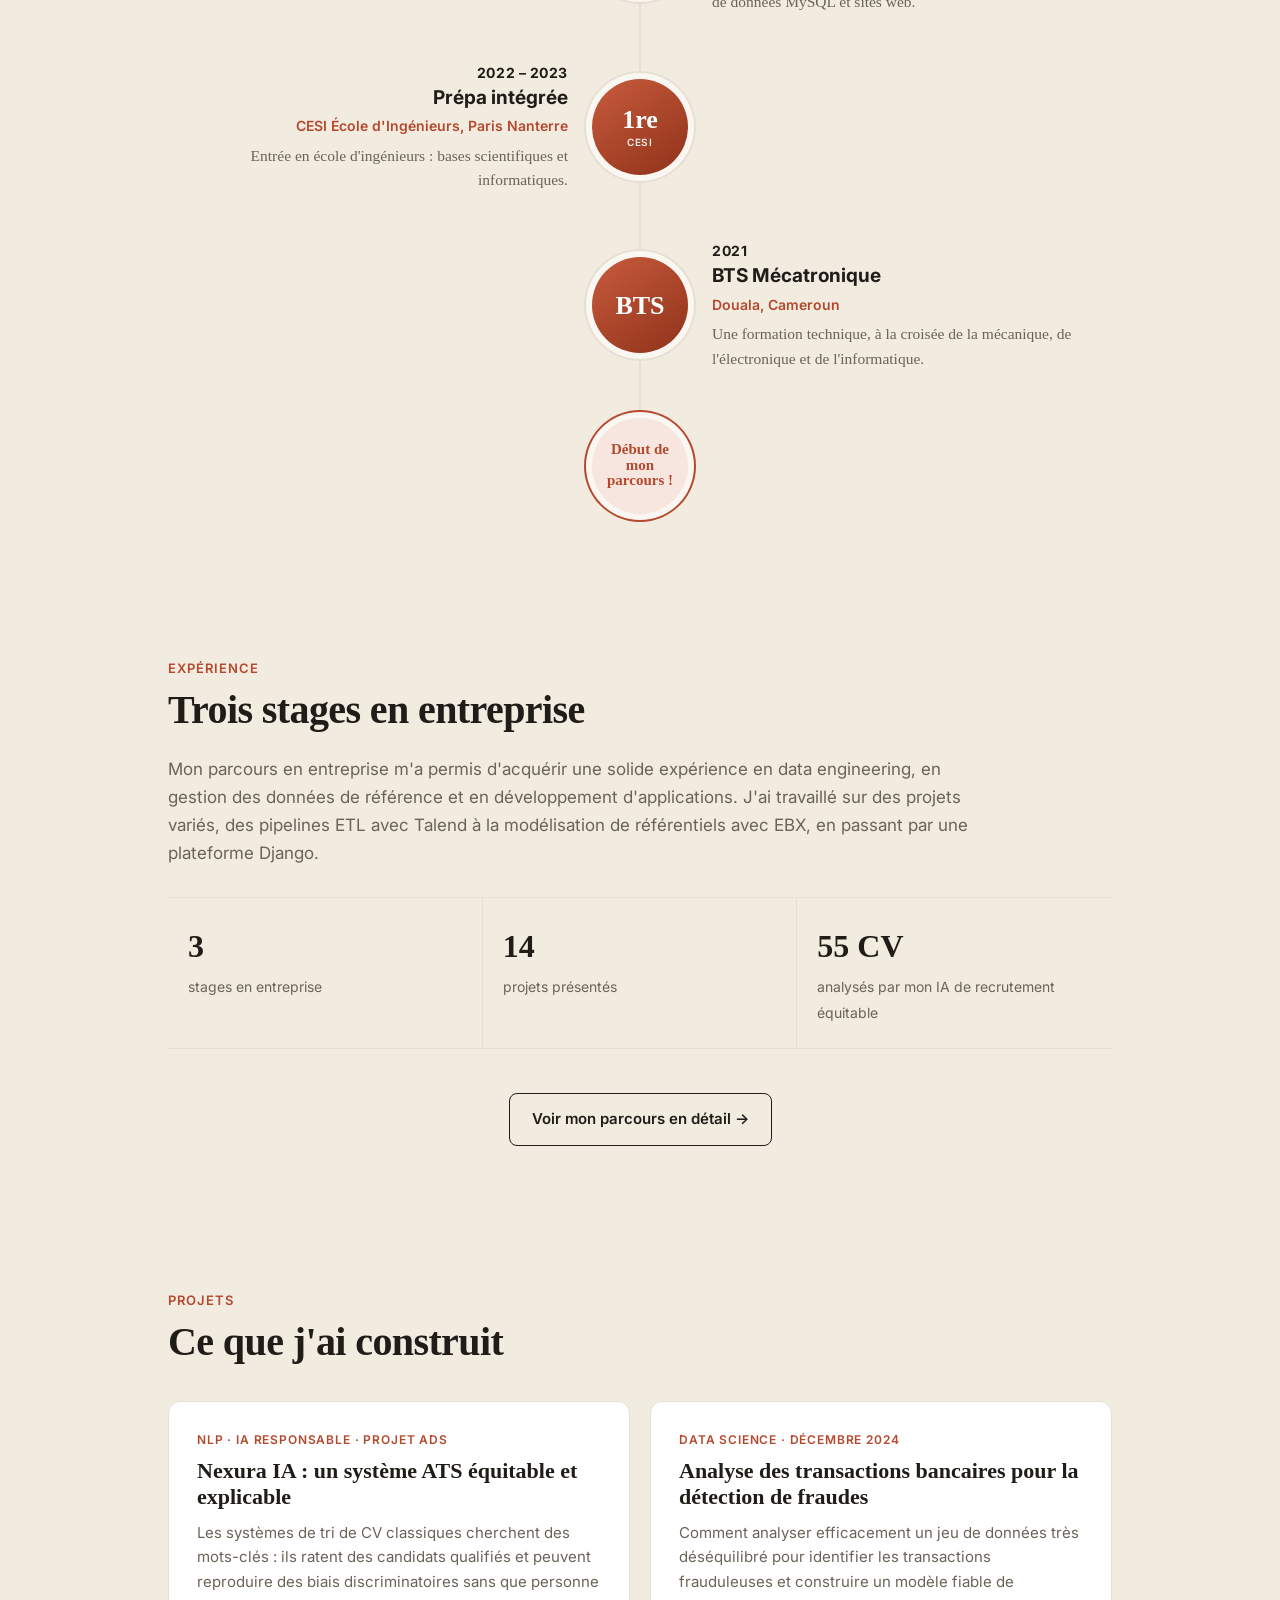
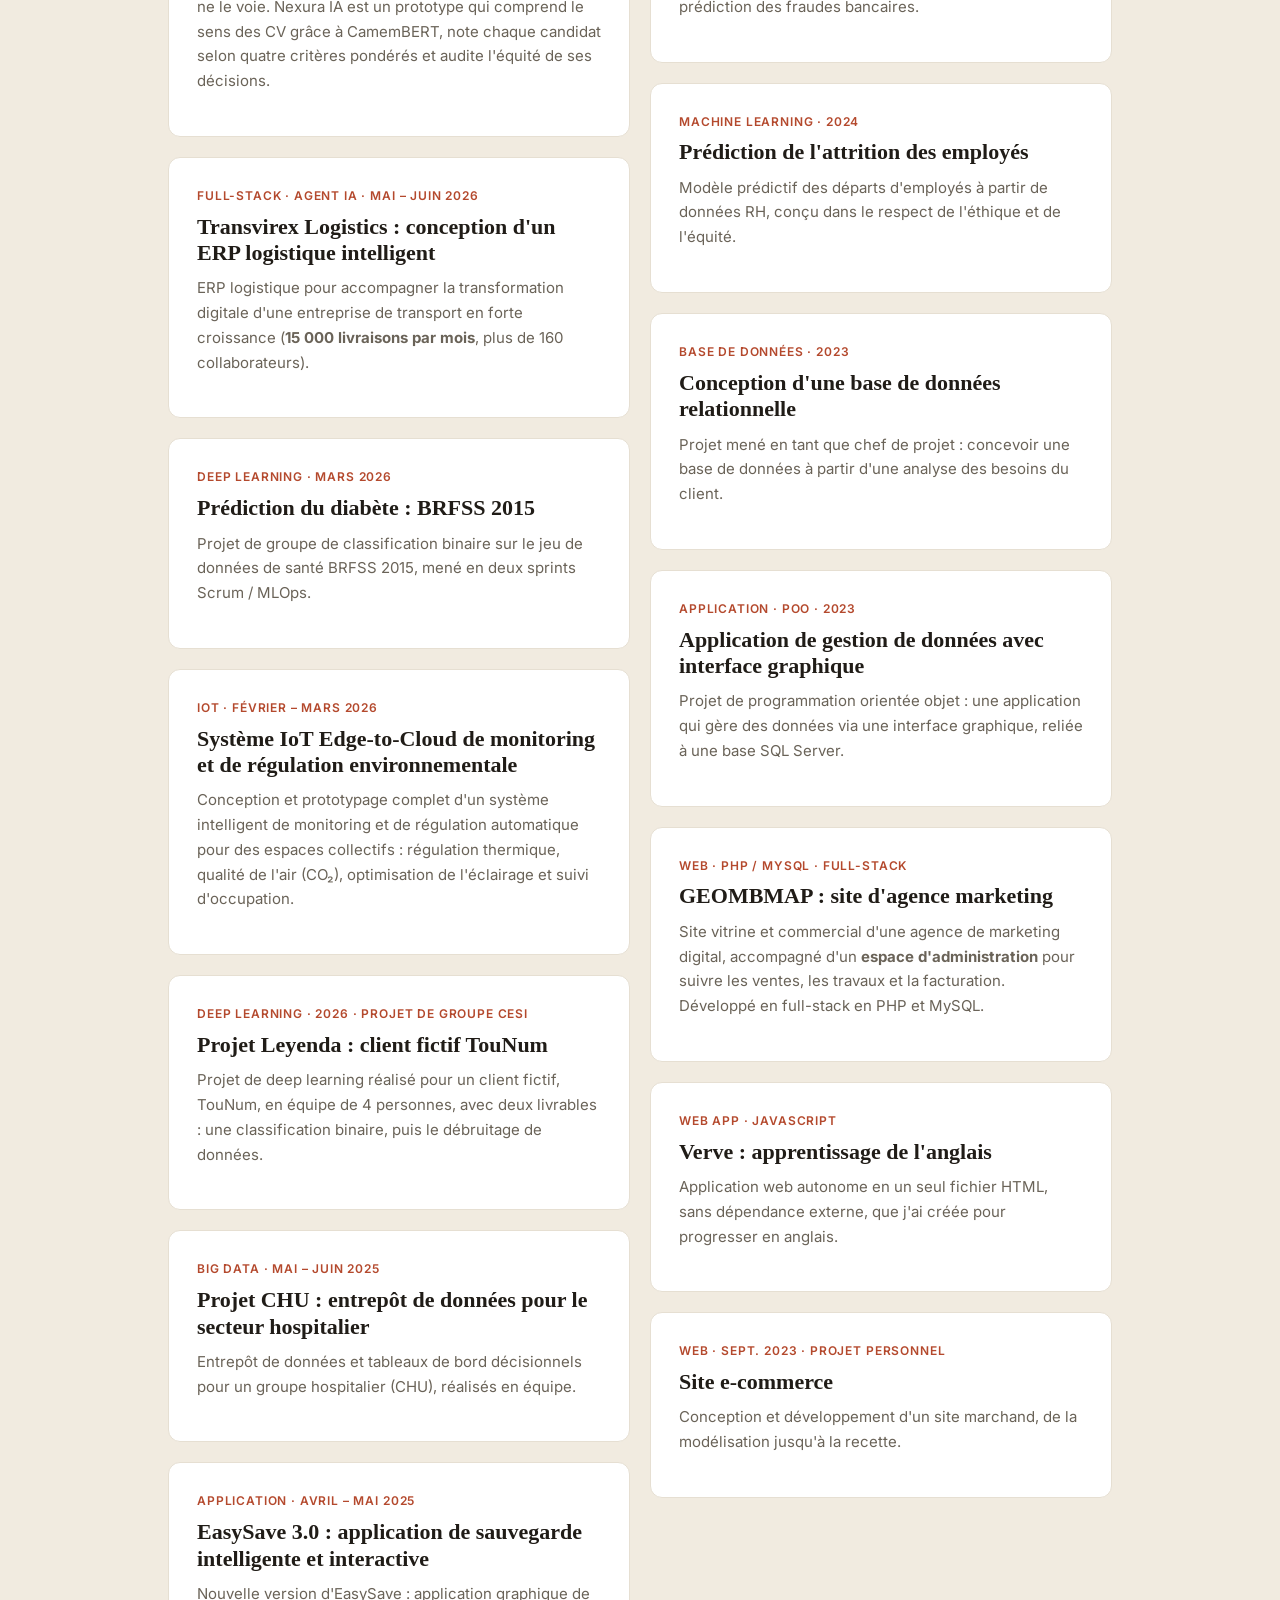
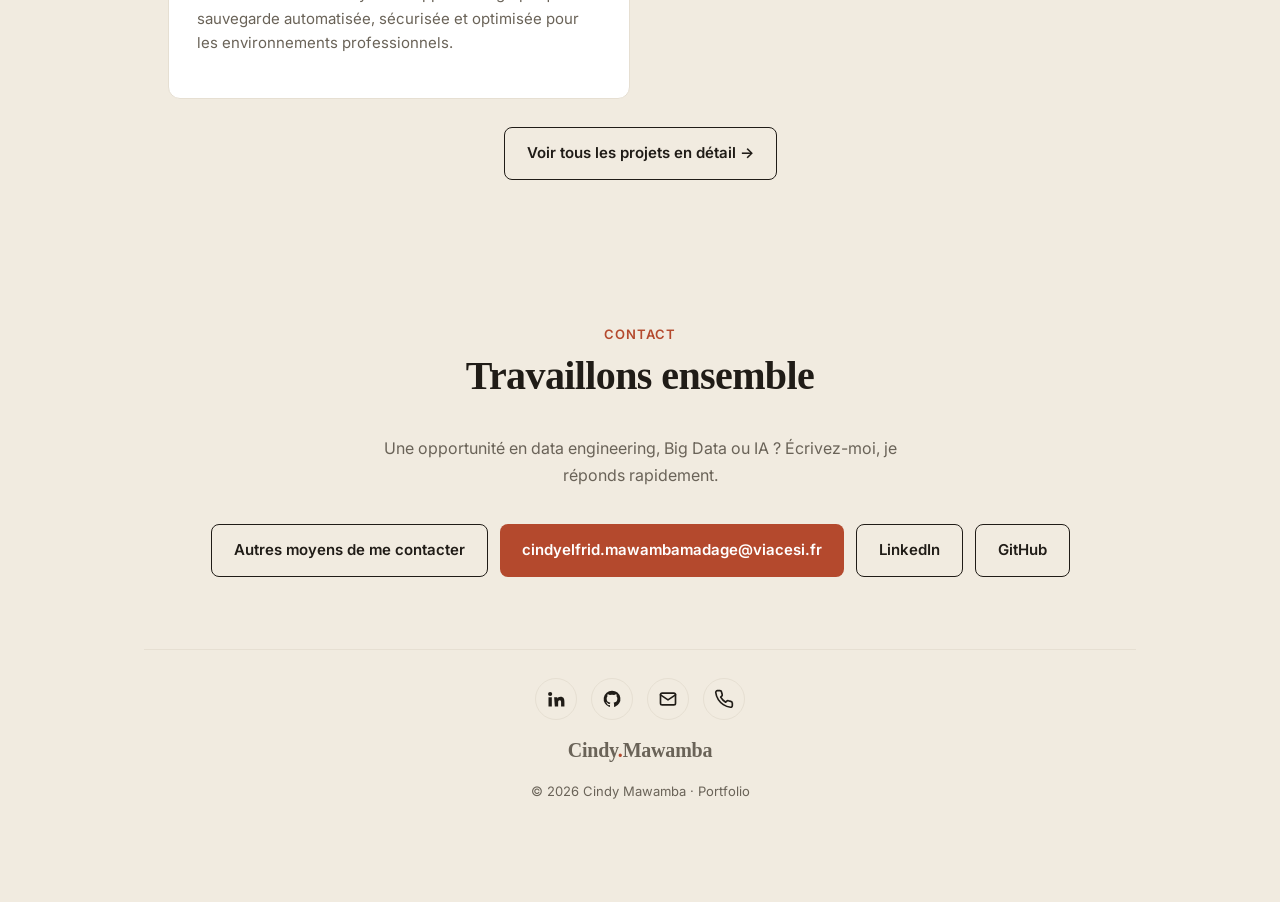
==== commit a3c89e50: "Site responsive : téléphone, tablette, Mac et Windows Co-Authored-By: Claude Sonnet 5.5 <noreply@ant" ====
--- a/index.html
+++ b/index.html
@@ -353,6 +353,7 @@
 
 .svc-body p{color:var(--muted);font-size:14.5px;line-height:1.65}
 </style>
+<link rel="stylesheet" href="responsive.css">
 <script src="i18n.js"></script>
 </head>
 <body>
--- a/responsive.css
+++ b/responsive.css
@@ -0,0 +1,26 @@
+/* Ajustements d'affichage : téléphone, tablette, Mac / Windows */
+html{-webkit-text-size-adjust:100%;text-size-adjust:100%}
+img,svg,video,canvas,iframe{max-width:100%}
+img,video{height:auto}
+body{overflow-x:hidden}
+h1,h2,h3,p,li,a,b,span{overflow-wrap:break-word}
+.hero-text,.hero-grid>*{min-width:0}
+@media(min-width:821px){.hero-grid{grid-template-columns:minmax(0,1fr) minmax(0,540px)!important}}
+@media(min-width:821px) and (max-width:1120px){.hero .hero-text .cta{flex-wrap:wrap!important}}
+@media(max-width:400px){.hero .hero-text .cta{flex-wrap:wrap!important}.hero .hero-text .cta .btn{font-size:13px!important;padding:10px 12px!important}}
+@media(max-width:480px){.short-grid{grid-template-columns:1fr!important}.tool-grid{grid-template-columns:1fr!important}.stats{grid-template-columns:1fr!important}}
+.btn{max-width:100%;white-space:normal;text-align:center}
+.cta{flex-wrap:wrap}
+@media(max-width:600px){.btn,.navcta,button,input,textarea,select{min-height:44px}nav ul a{display:inline-block;padding:6px 2px}}
+input,textarea,select{font-size:16px;max-width:100%}
+@media(min-width:1500px){.wrap{max-width:1200px}}
+@media(min-width:2000px){.wrap{max-width:1360px}}
+@media(max-width:480px){.sh{border-top:1px solid var(--line)}.sh:first-child{border-top:0}}
+@media(max-width:900px){nav ul{flex-wrap:wrap!important;overflow:visible!important;white-space:normal!important;gap:2px 18px!important;padding:6px 0 8px!important}}
+@media(max-width:600px){nav .wrap{gap:8px;column-gap:8px}nav .logo{font-size:19px;white-space:nowrap;flex:0 1 auto}nav .navcta{padding:7px 11px;font-size:13px;min-height:0;margin-left:auto}.ctl{margin-left:0!important}}
+.ctl button{min-height:0!important}
+.pal-b,.pal-m button{min-width:0}
+@media(max-width:600px){
+ .cc b,.cc b a{font-size:14.5px!important;overflow-wrap:anywhere;word-break:normal}
+ .cta .btn.primary,.btn.primary{font-size:13.5px;overflow-wrap:anywhere;width:auto;max-width:100%;padding-left:14px;padding-right:14px}
+}
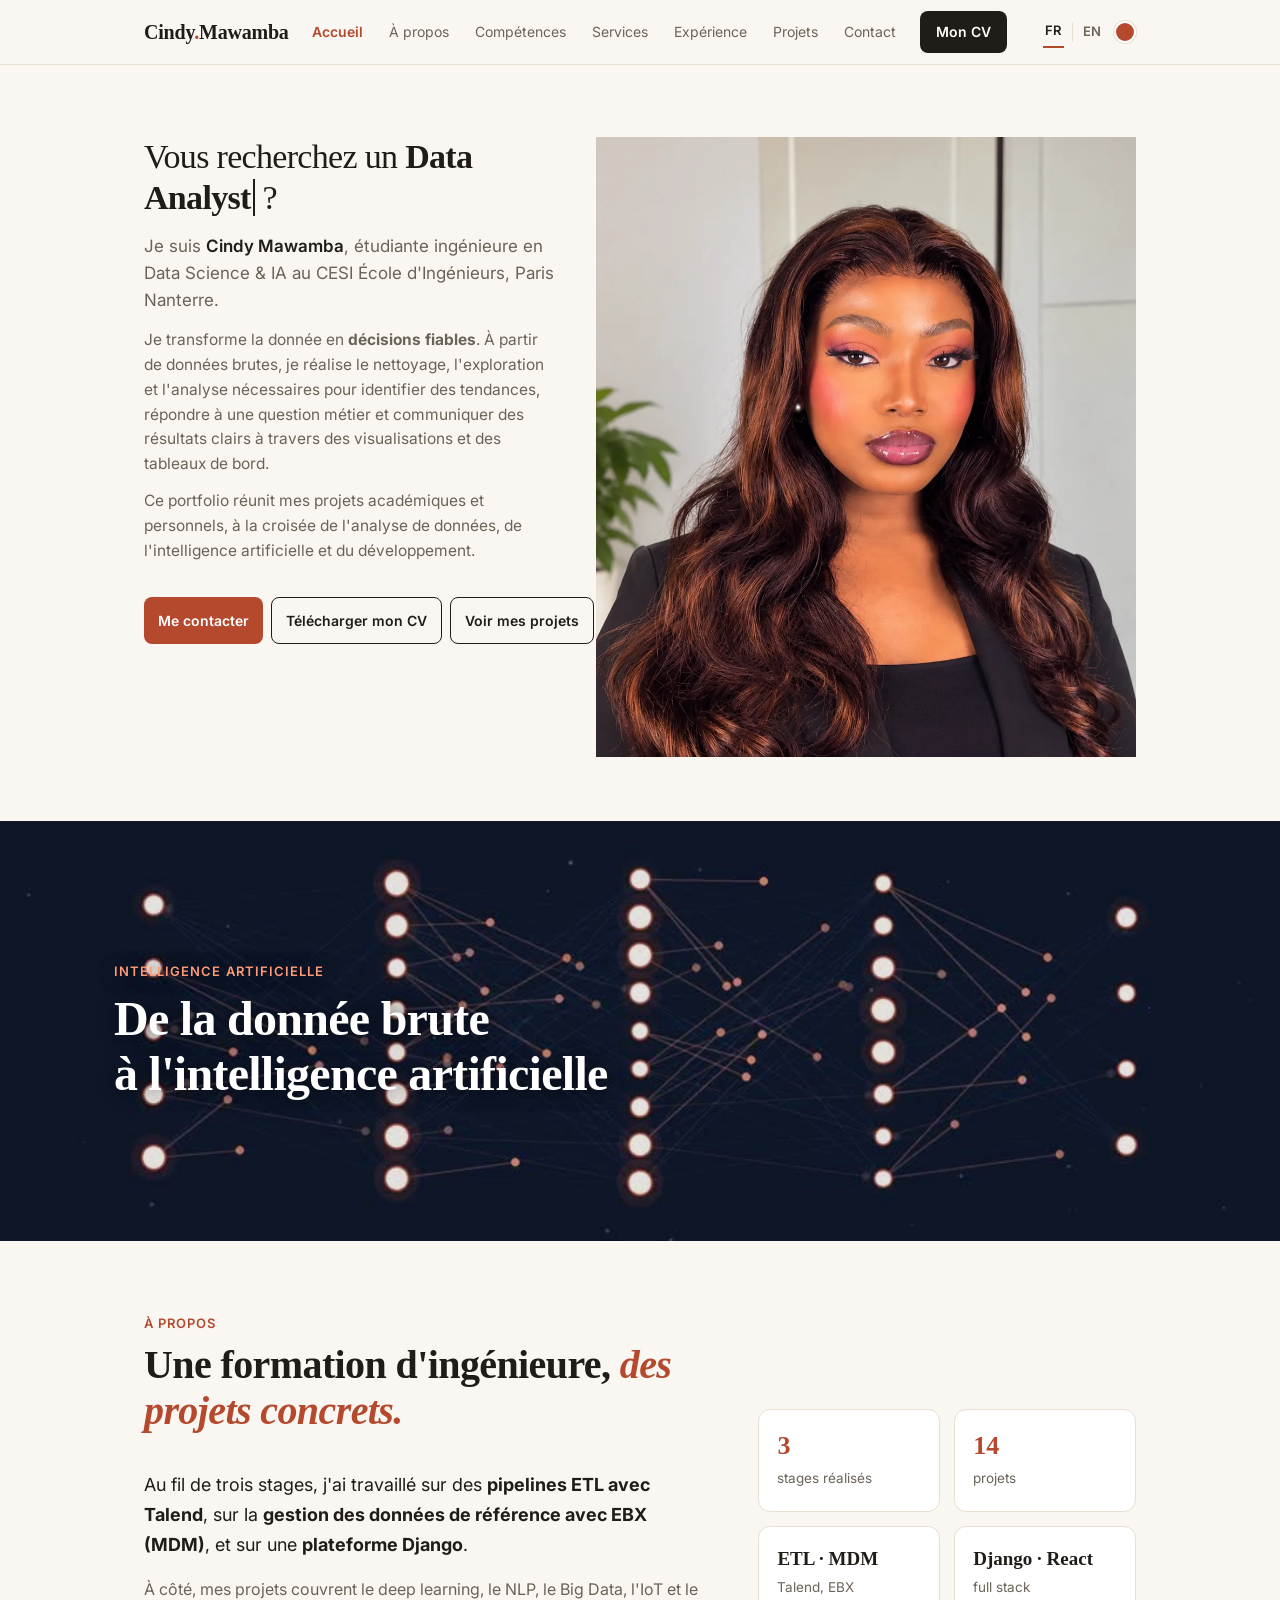
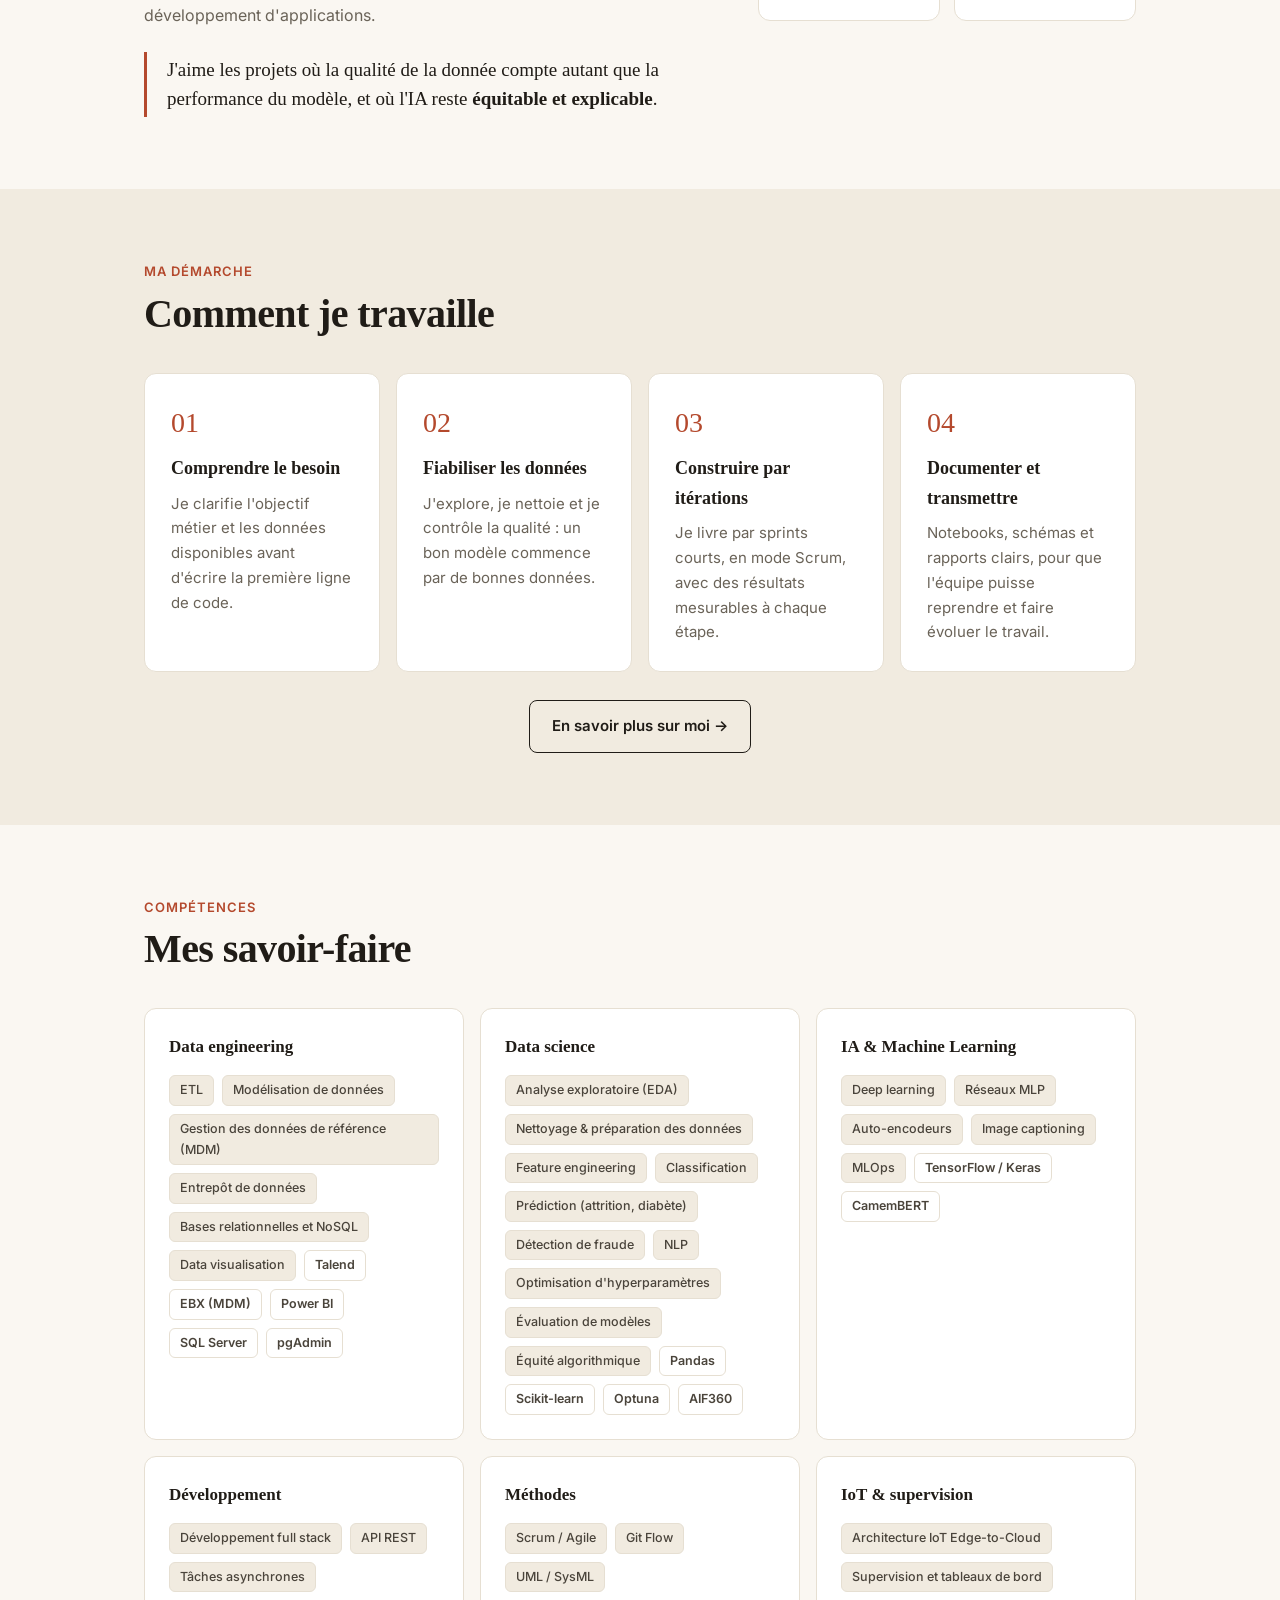
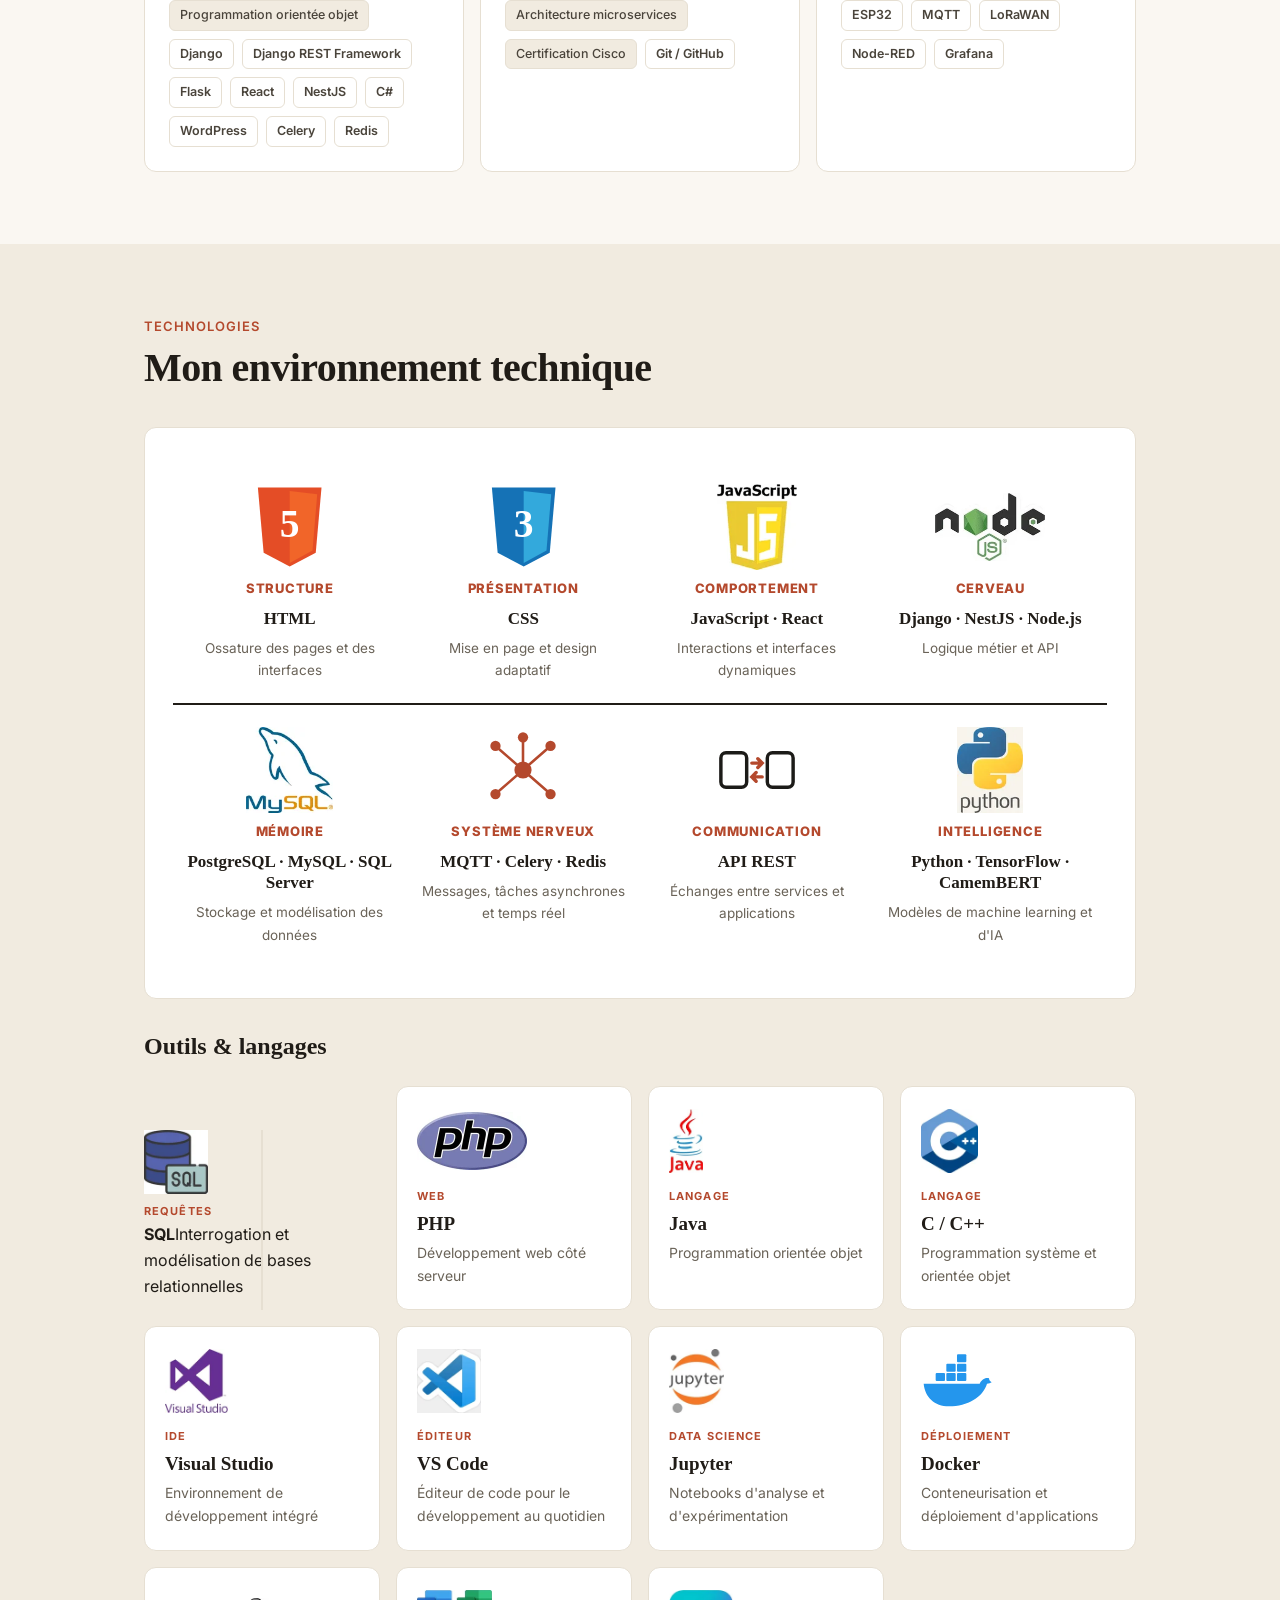
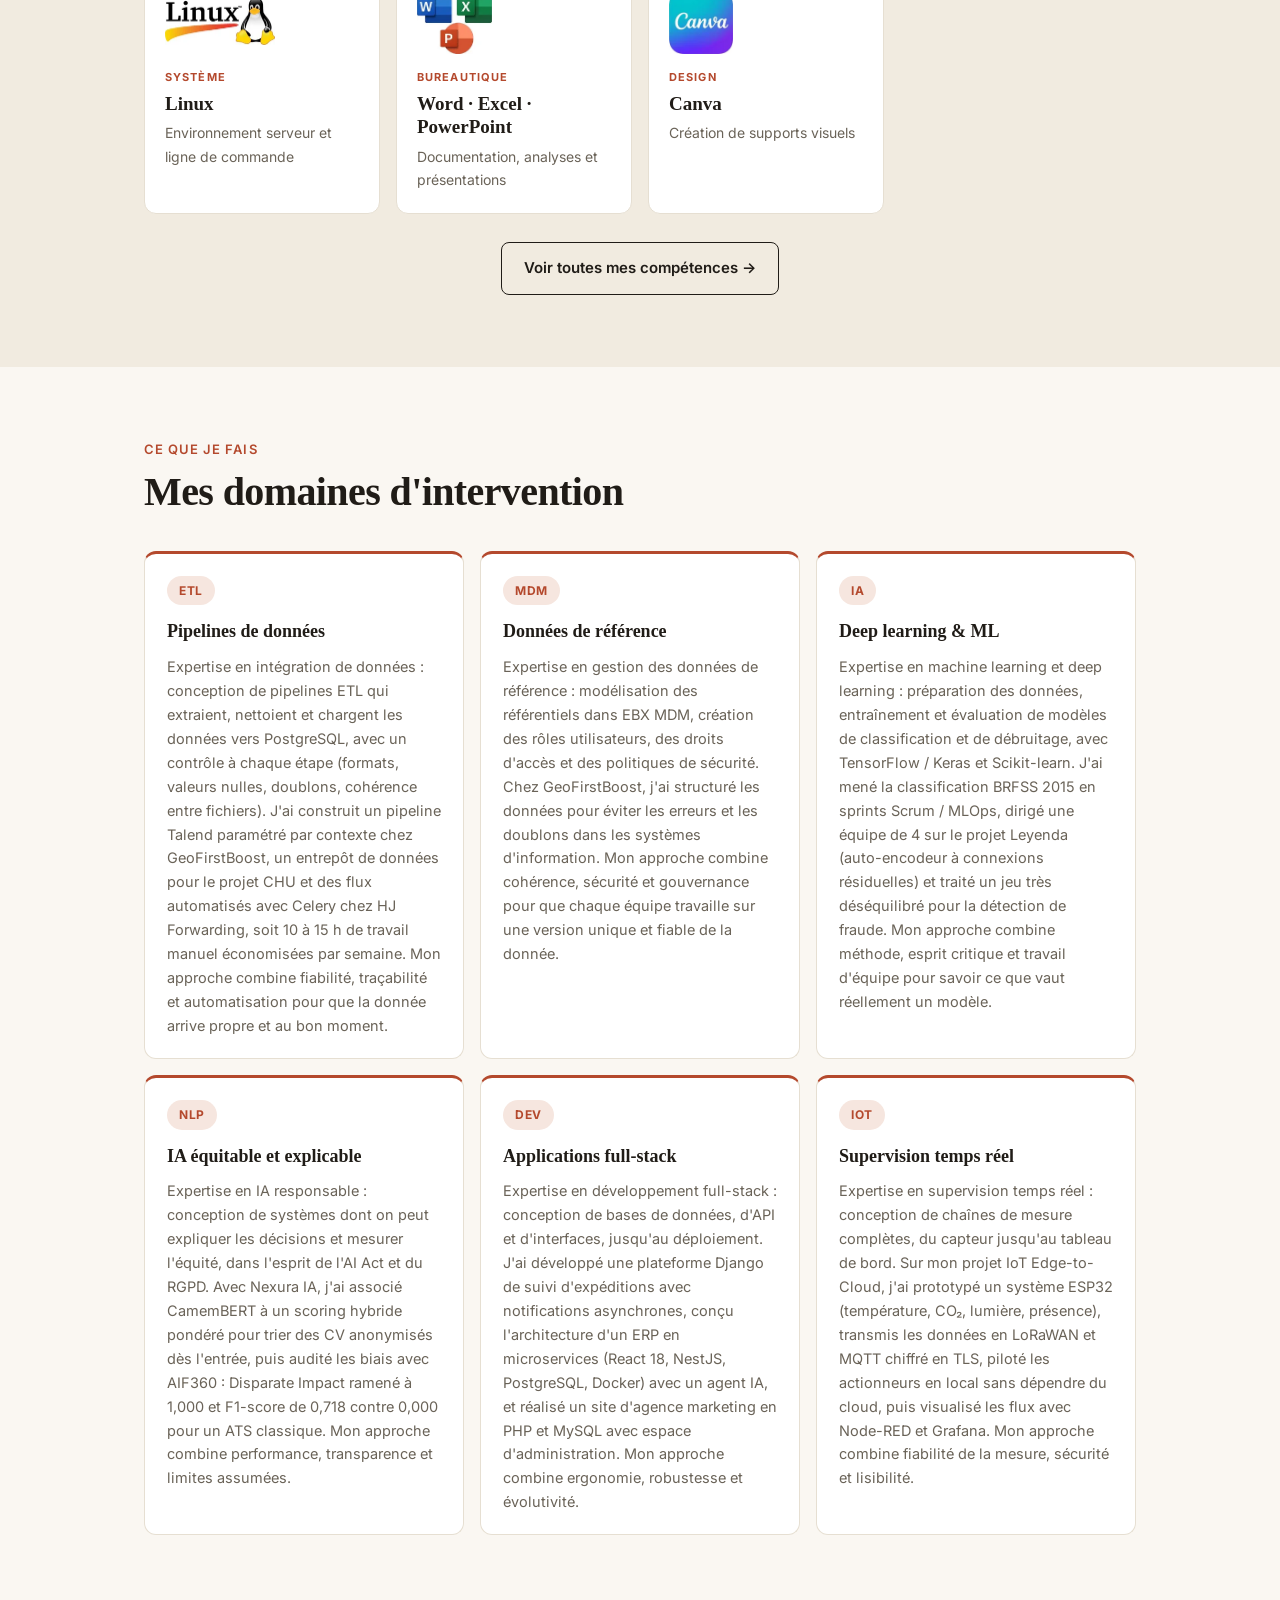
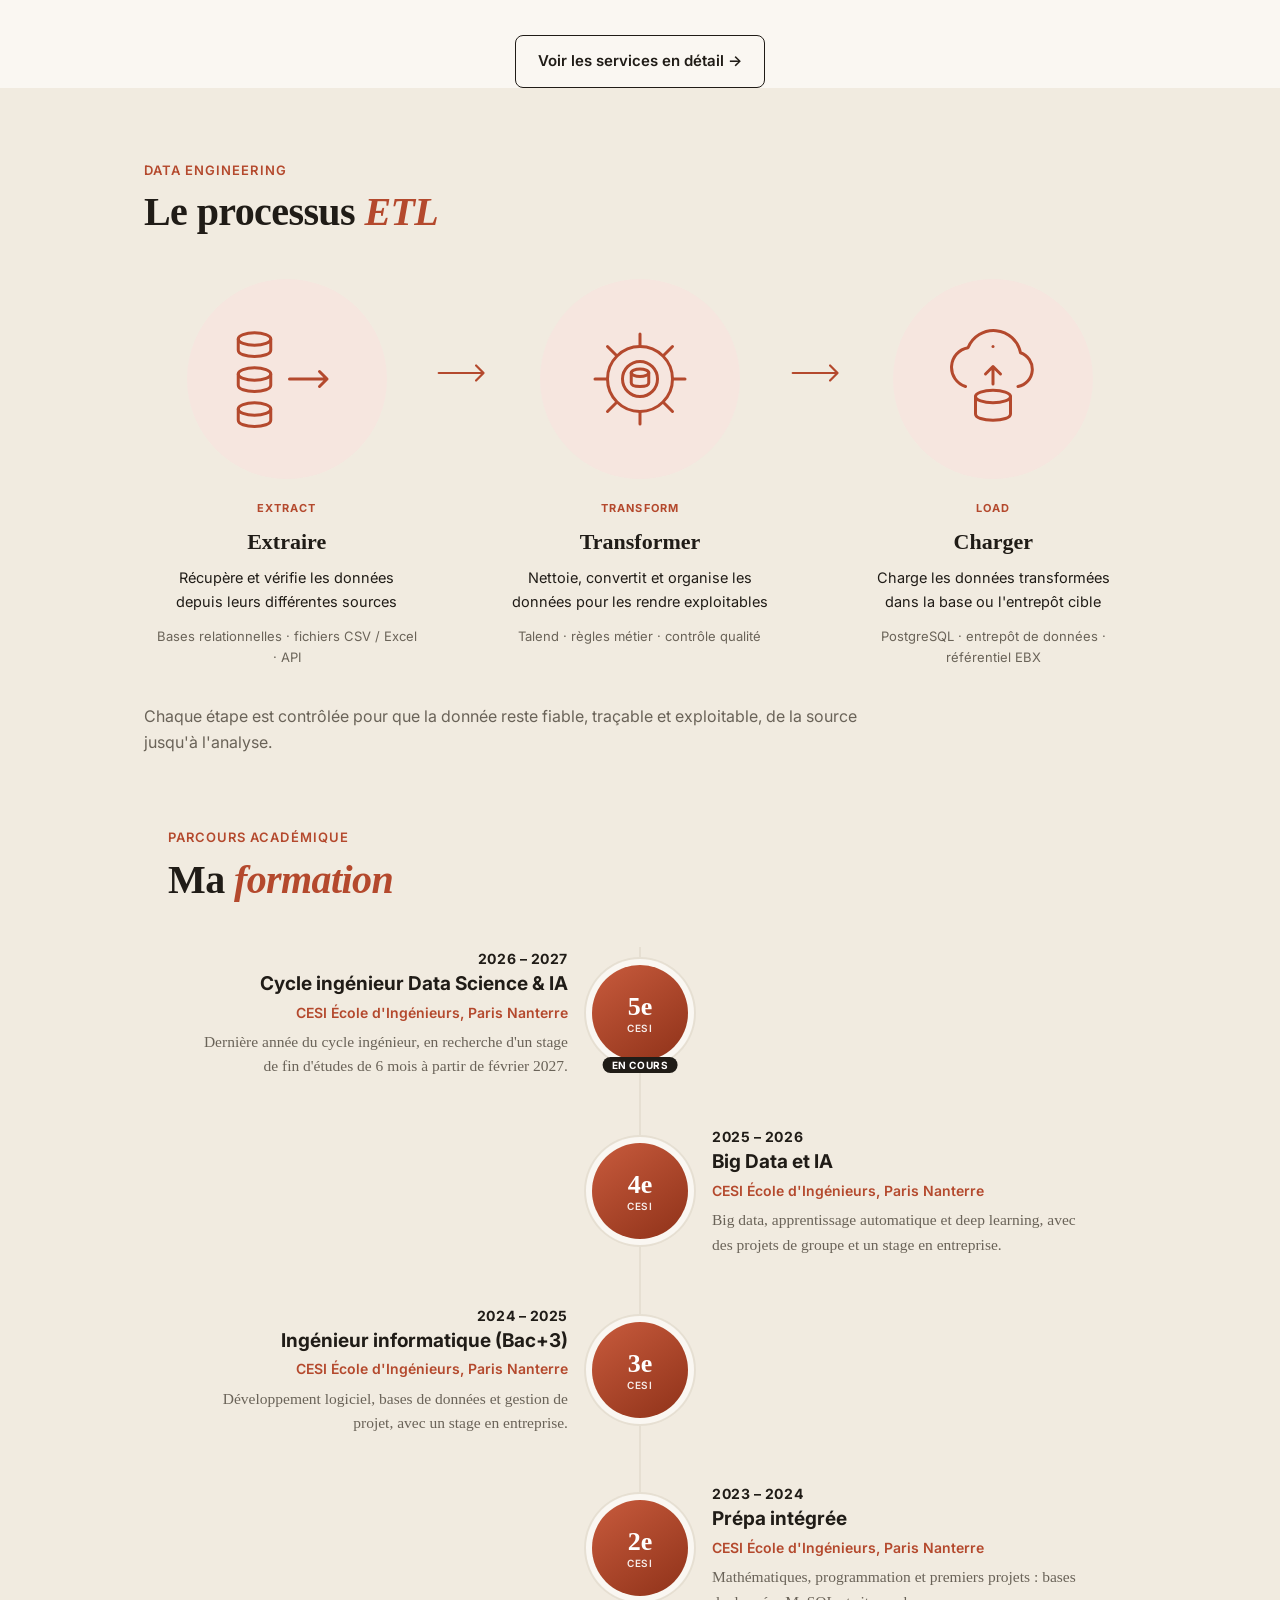
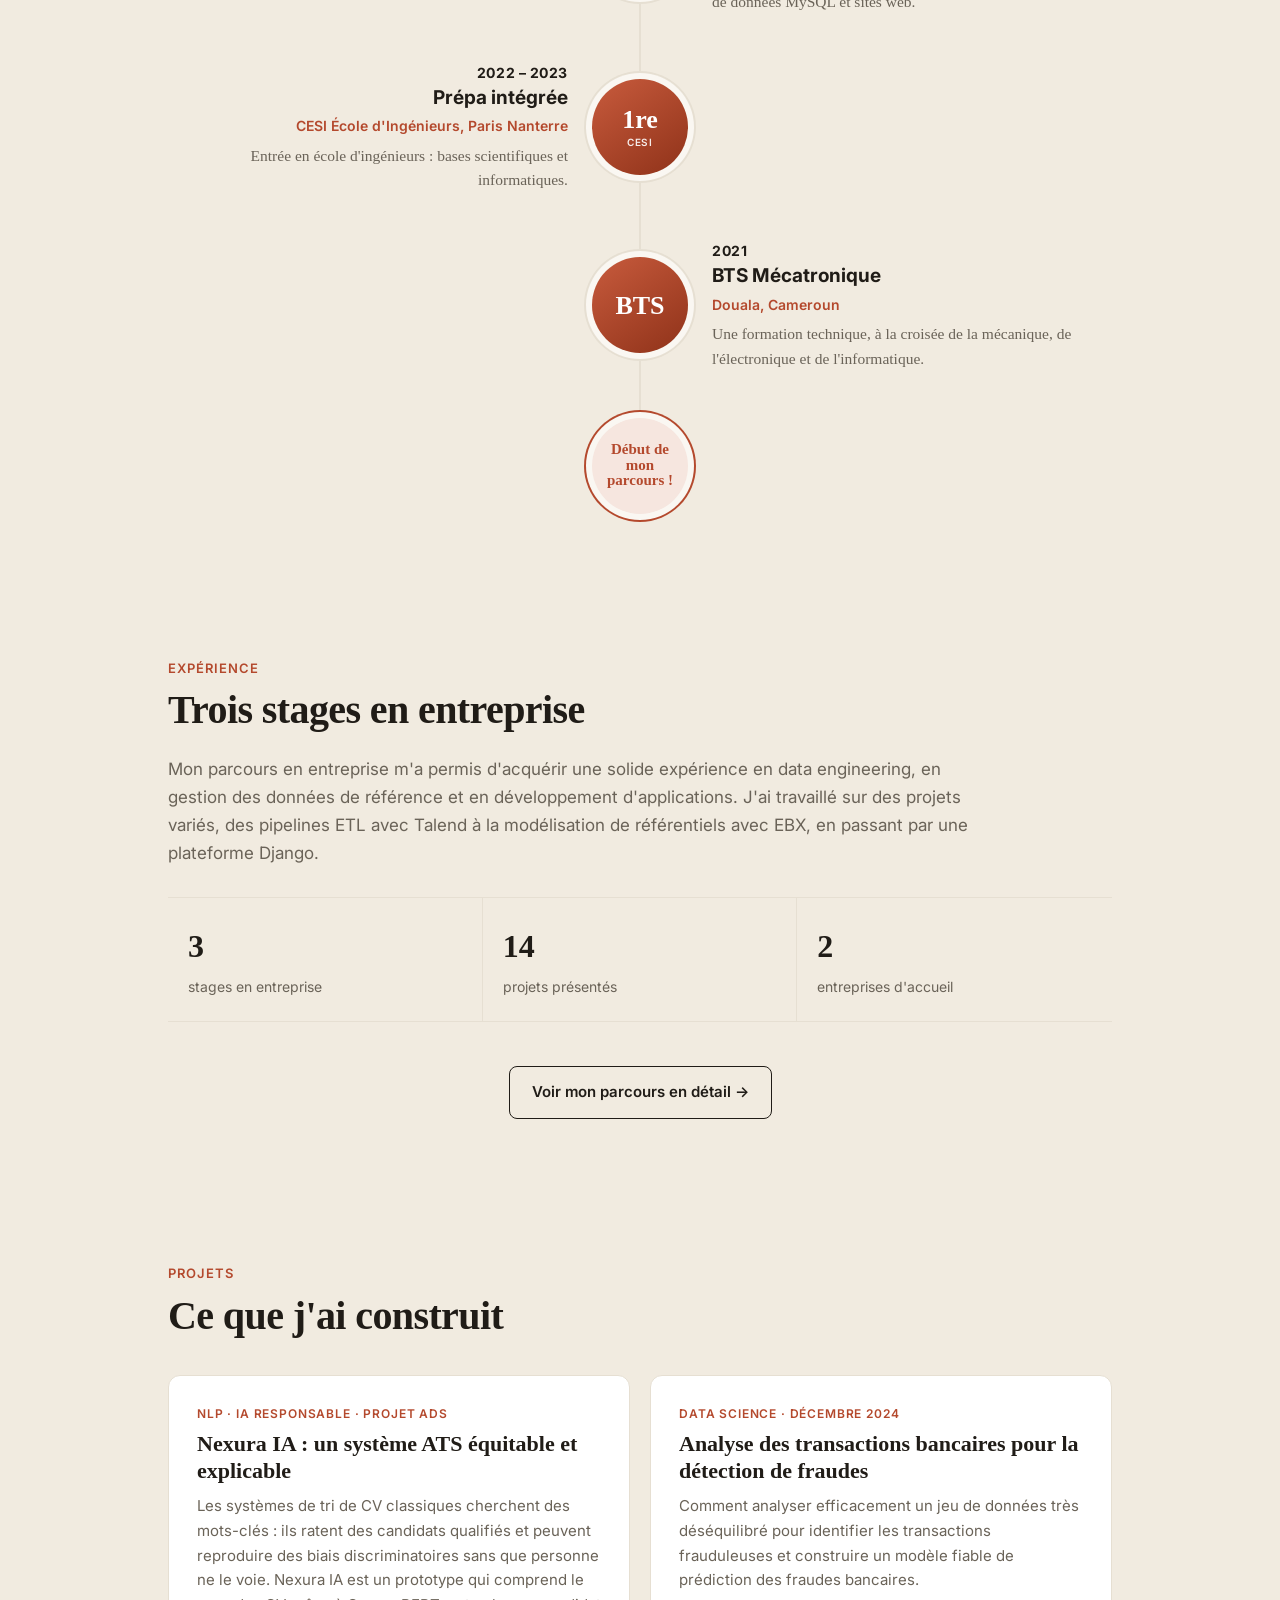
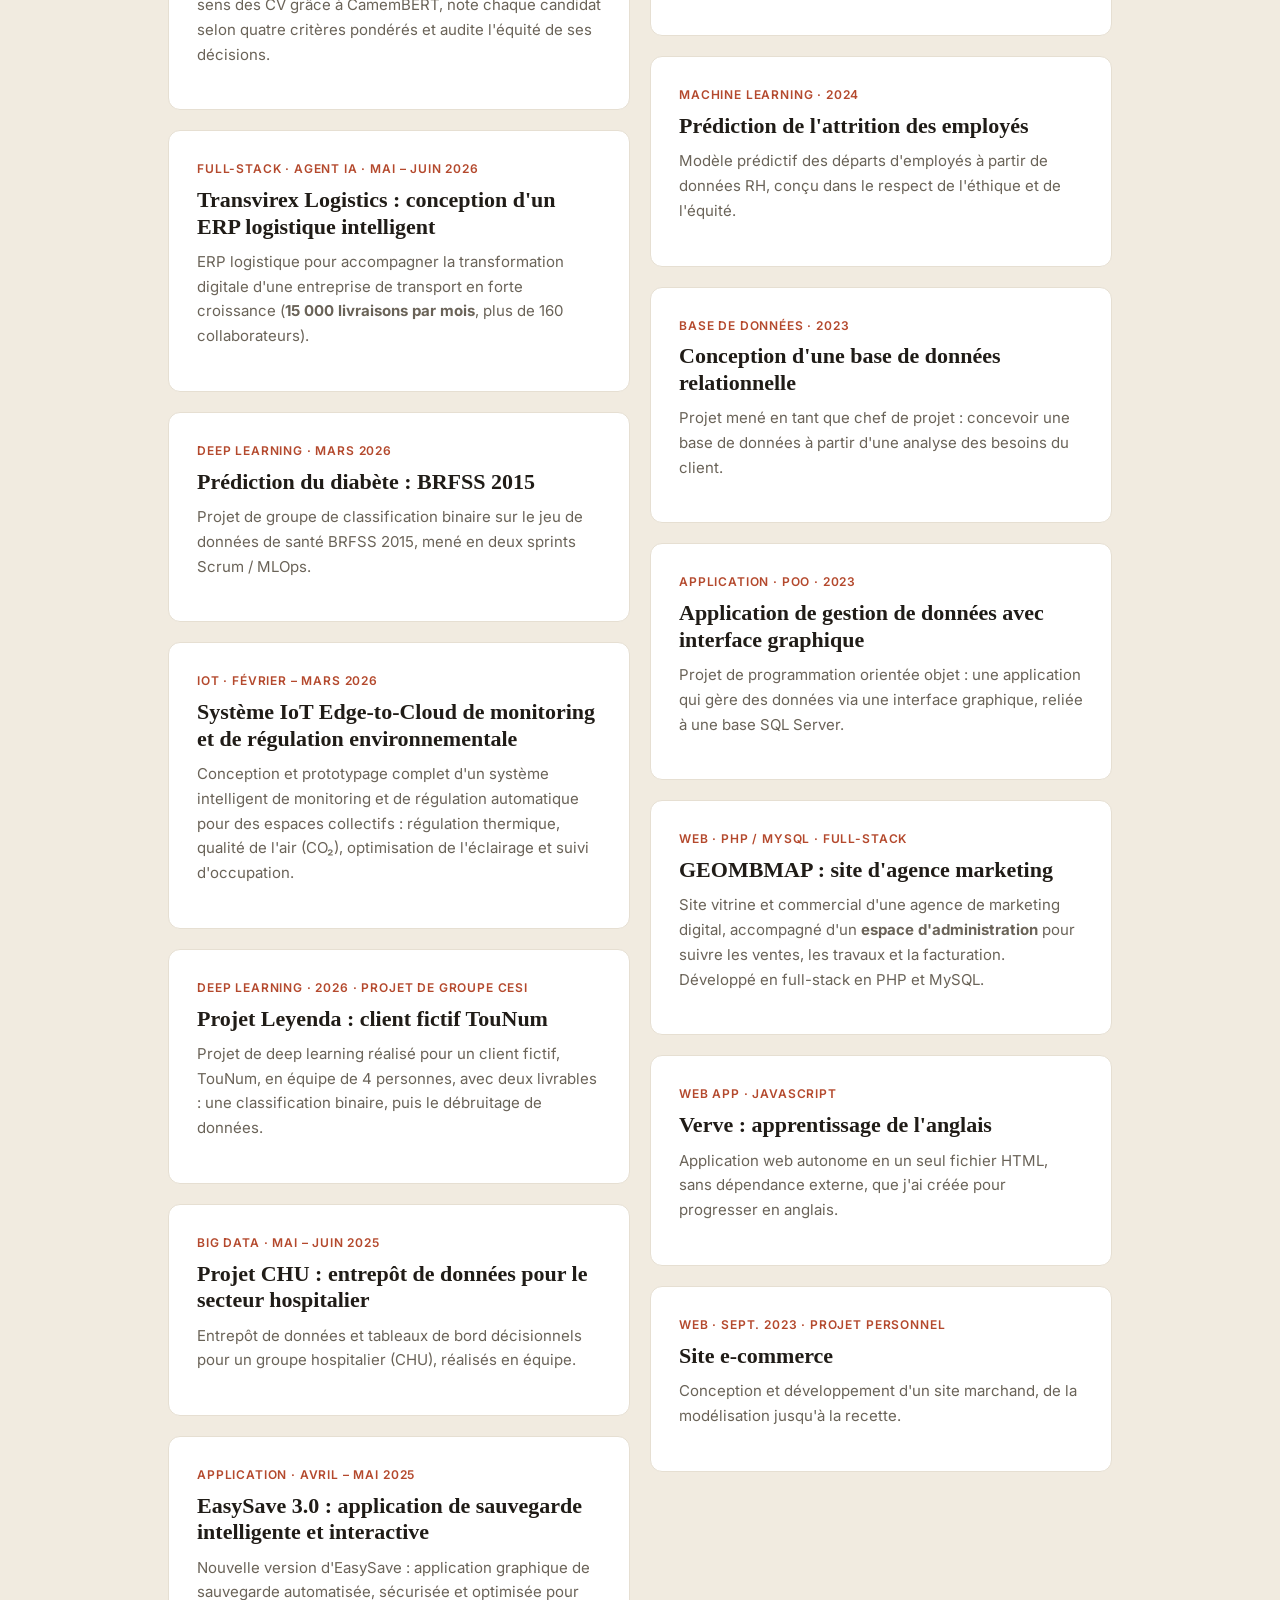
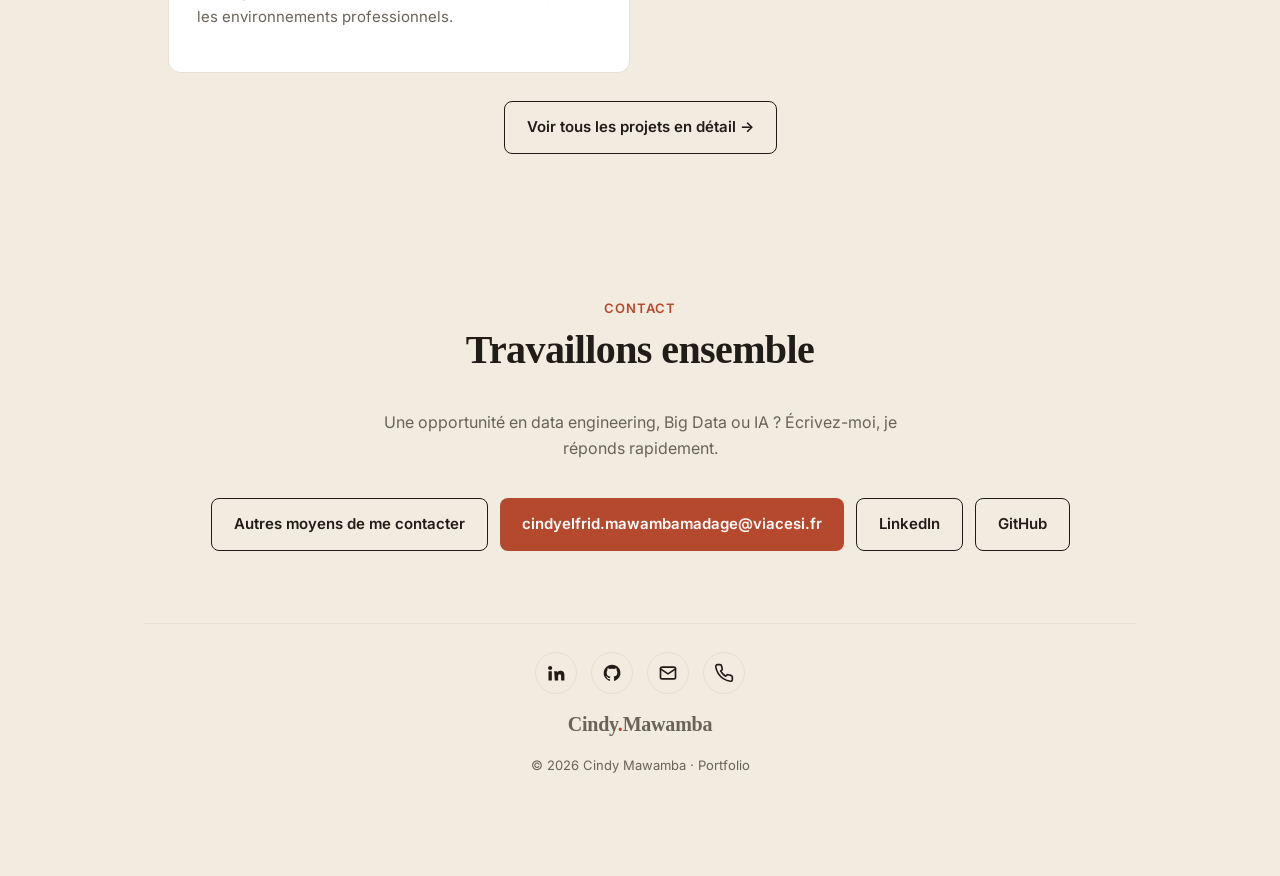
==== commit b7d06013: "Projets filtrables par catégorie, expériences en deux niveaux de lecture, dates harmonisées Co-Autho" ====
--- a/index.html
+++ b/index.html
@@ -511,7 +511,7 @@
     <div class="stats stats-exp">
       <div class="stat"><b>3</b><span>stages en entreprise</span></div>
       <div class="stat"><b>14</b><span>projets présentés</span></div>
-      <div class="stat"><b>55 CV</b><span>analysés par mon IA de recrutement équitable</span></div>
+      <div class="stat"><b>2</b><span>entreprises d'accueil</span></div>
     </div>
   </div>
 <div class="wrap" style="text-align:center;margin-top:28px"><a class="btn ghost" href="experience.html">Voir mon parcours en détail →</a></div>
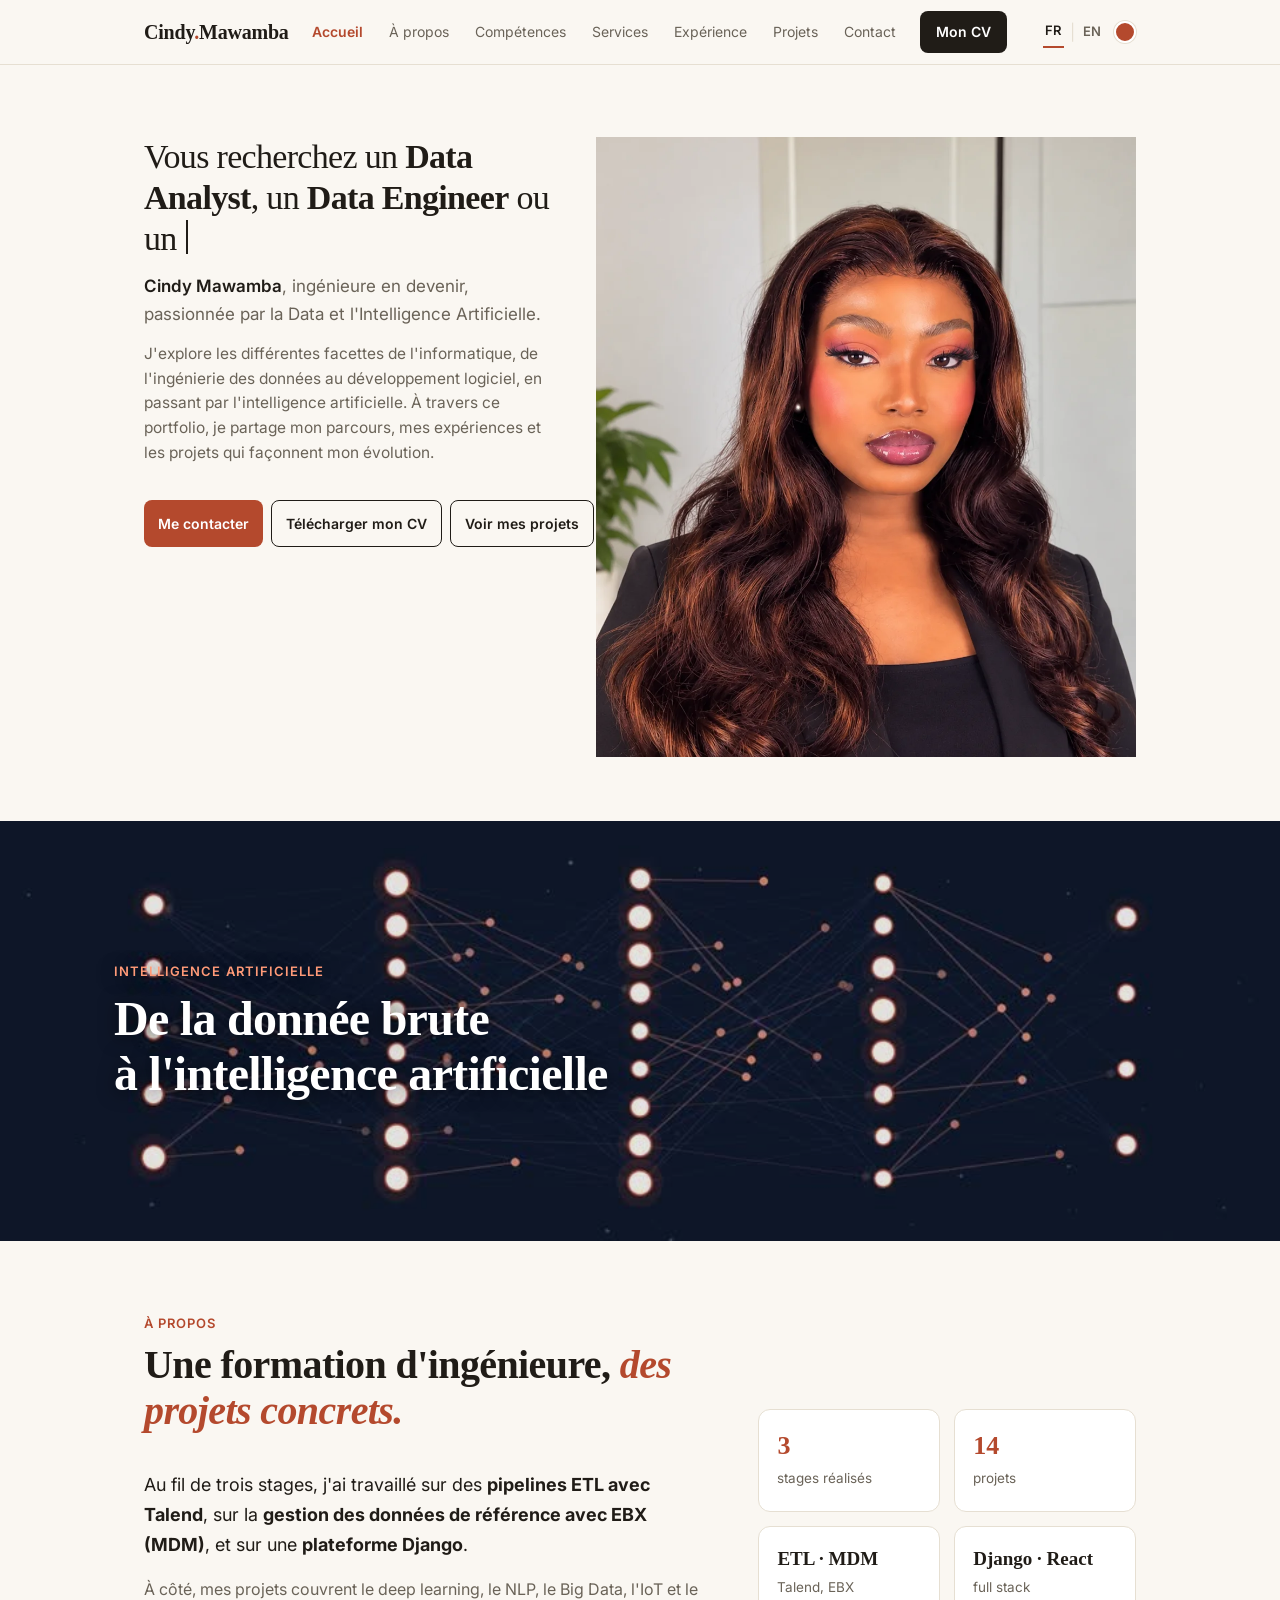
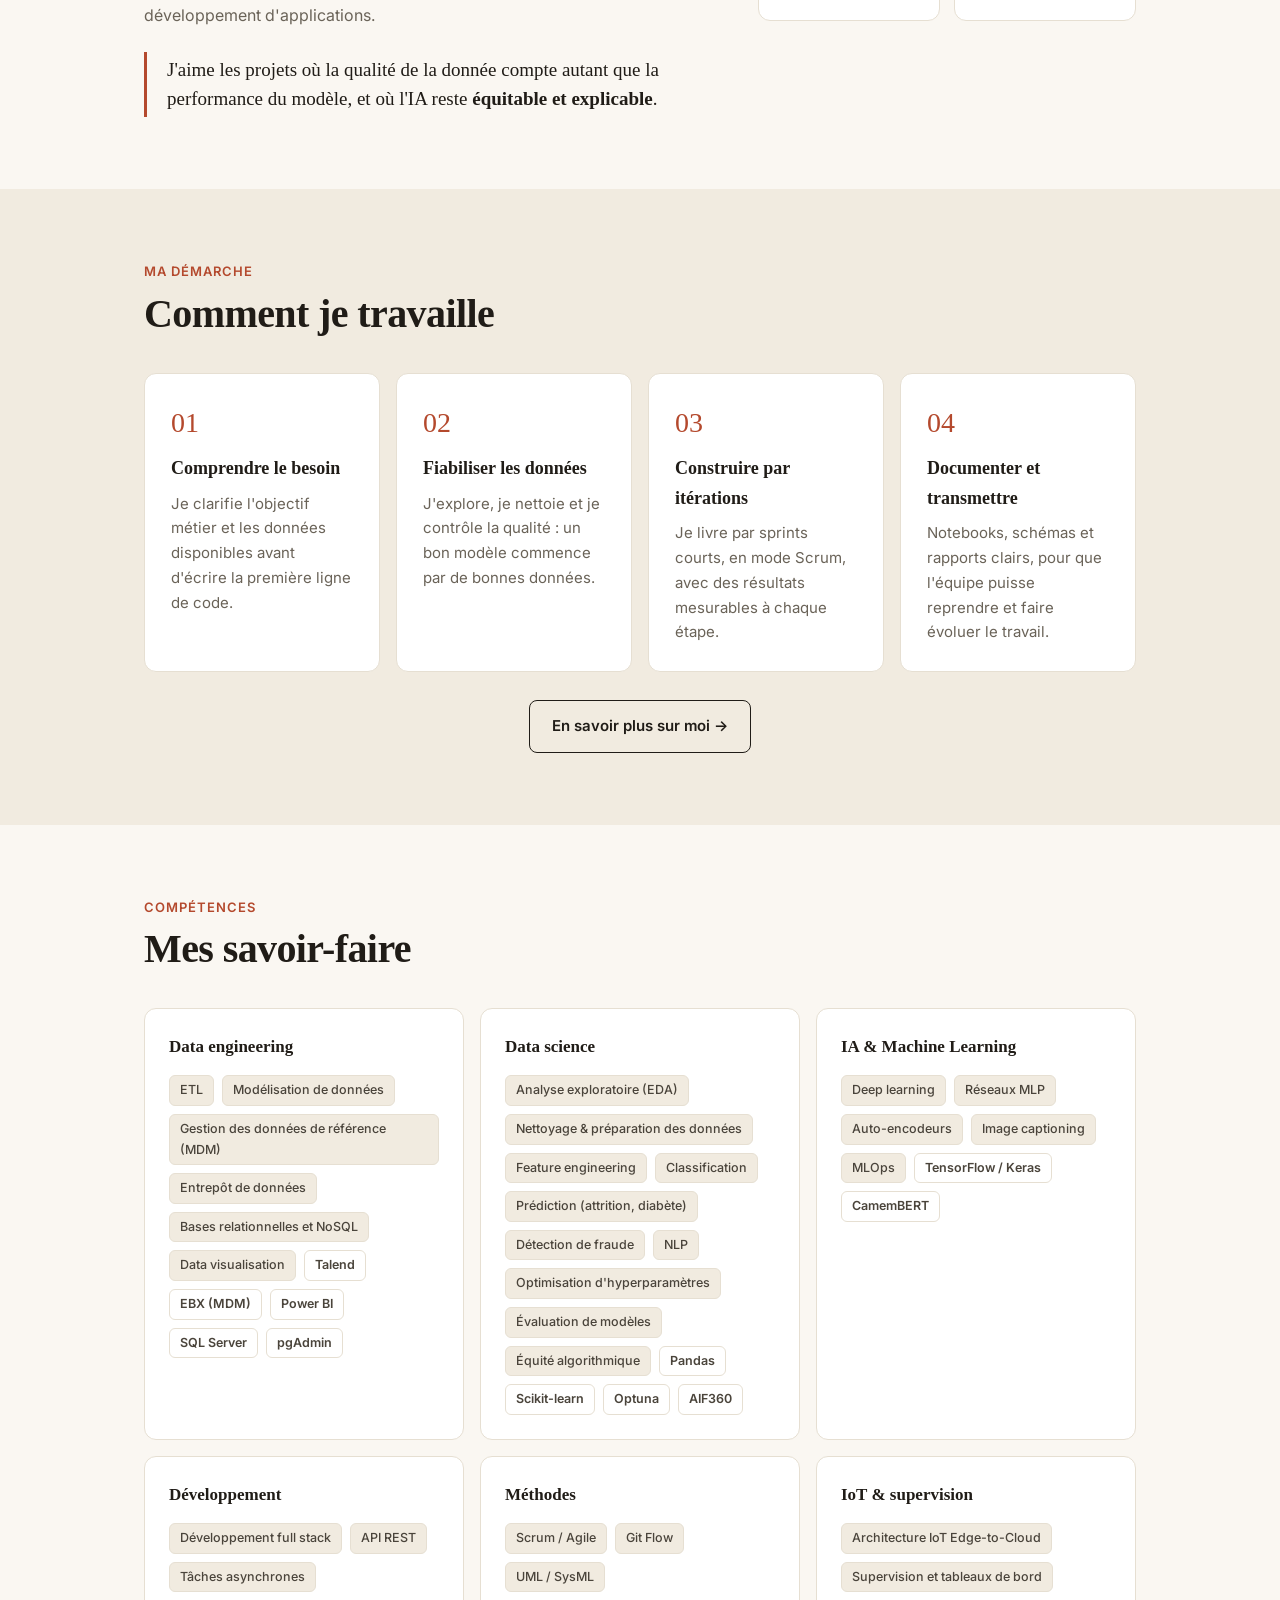
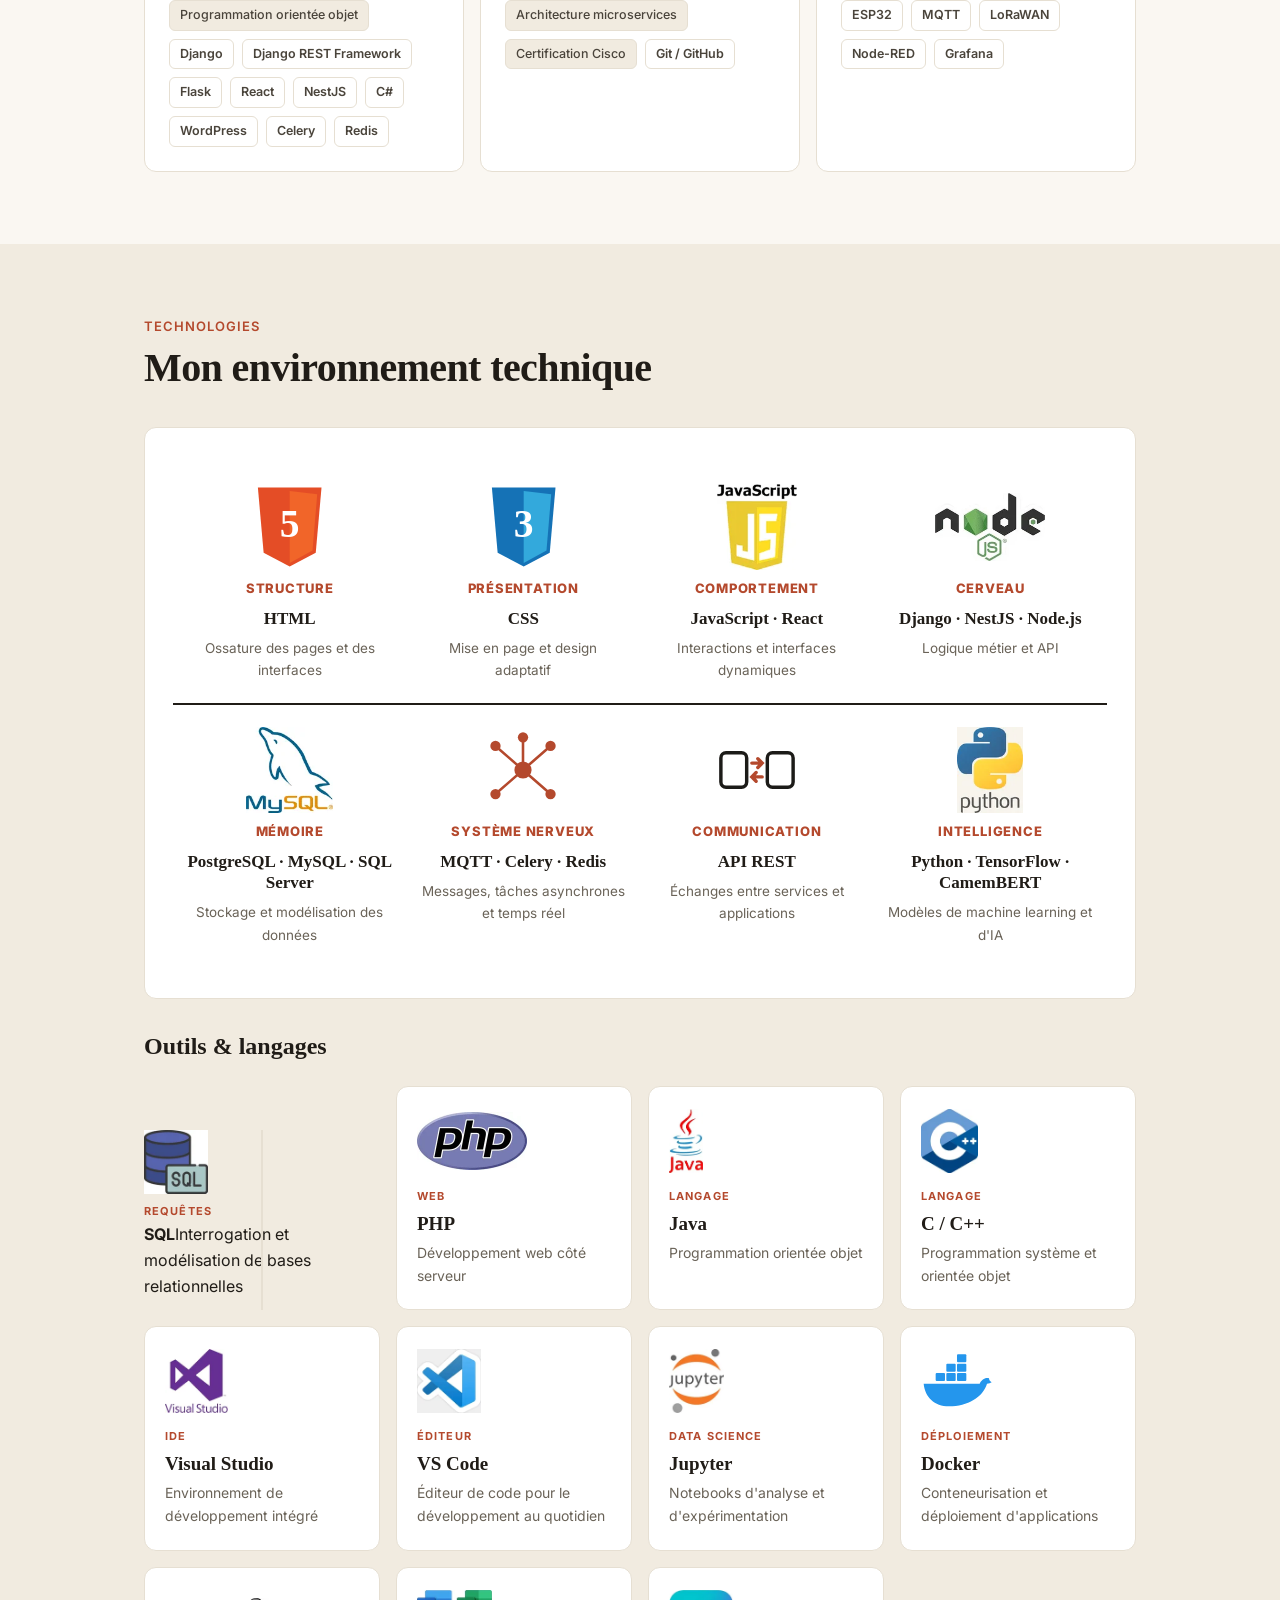
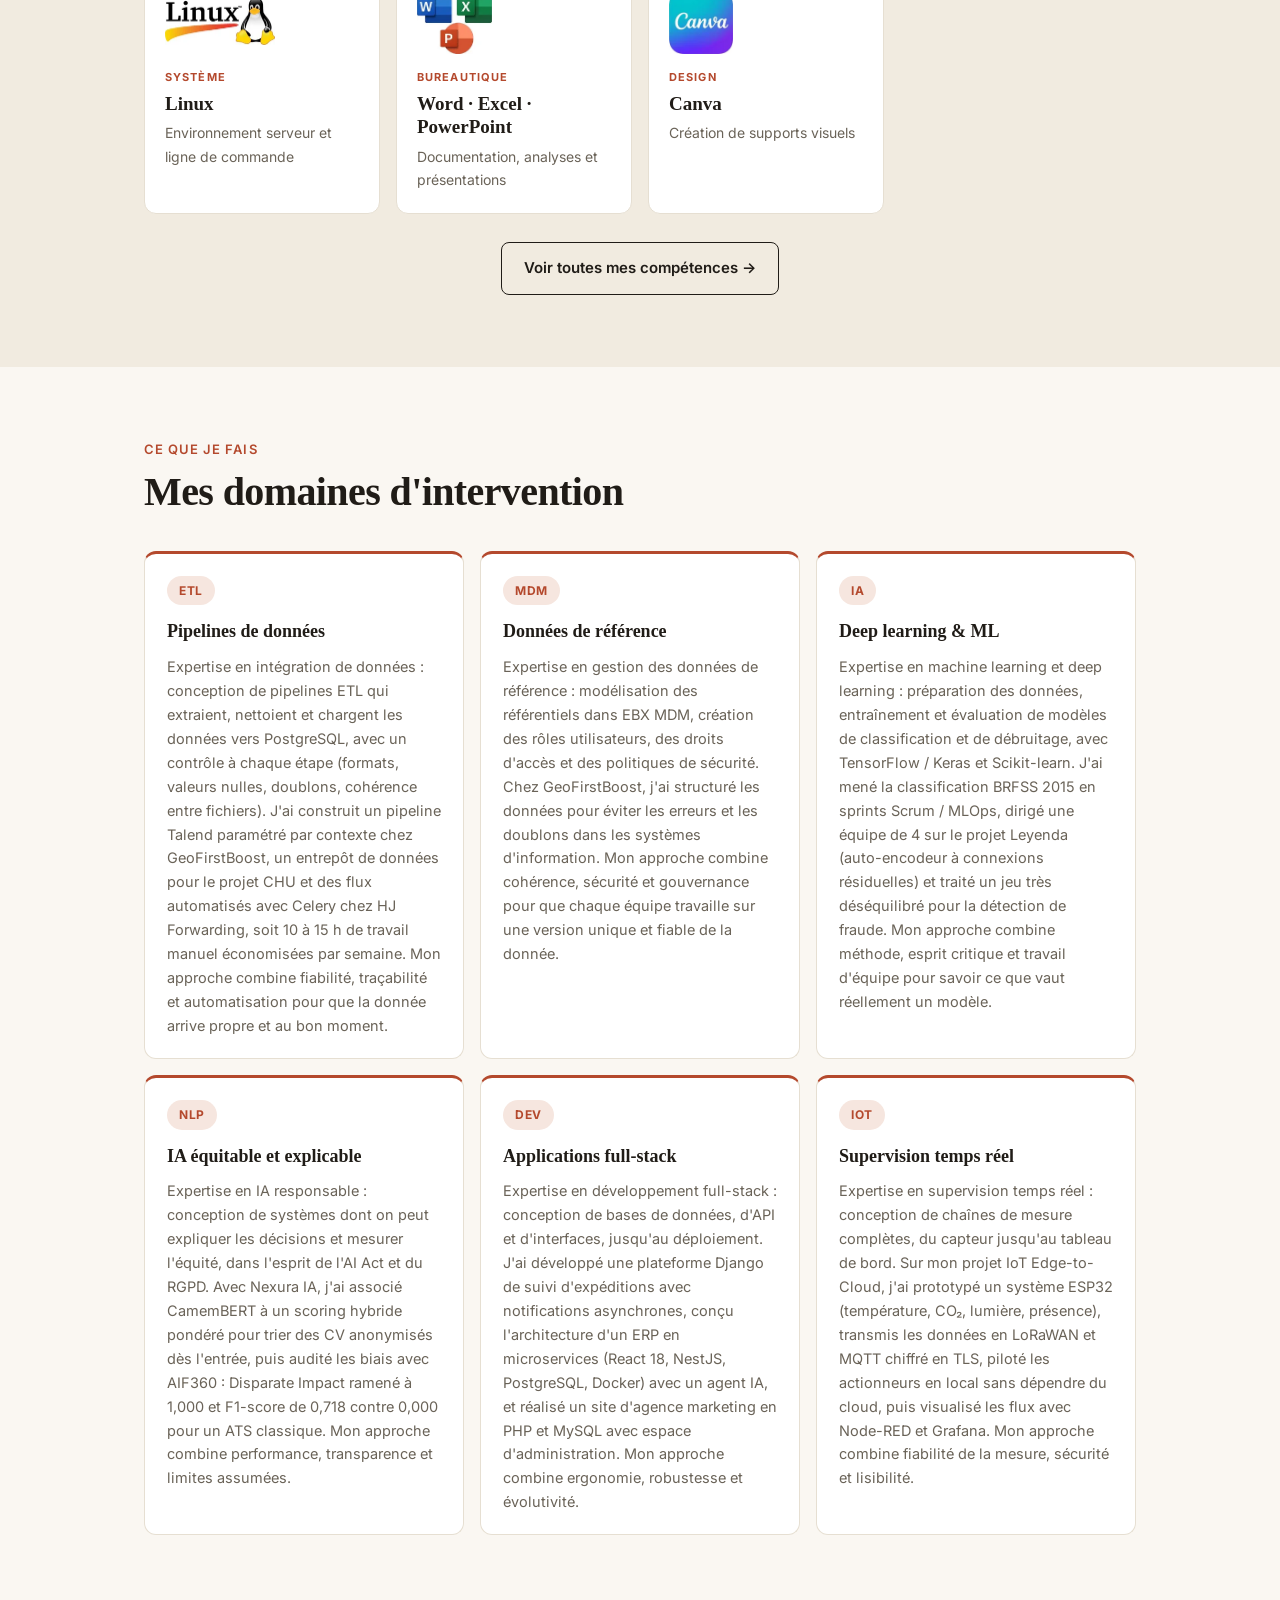
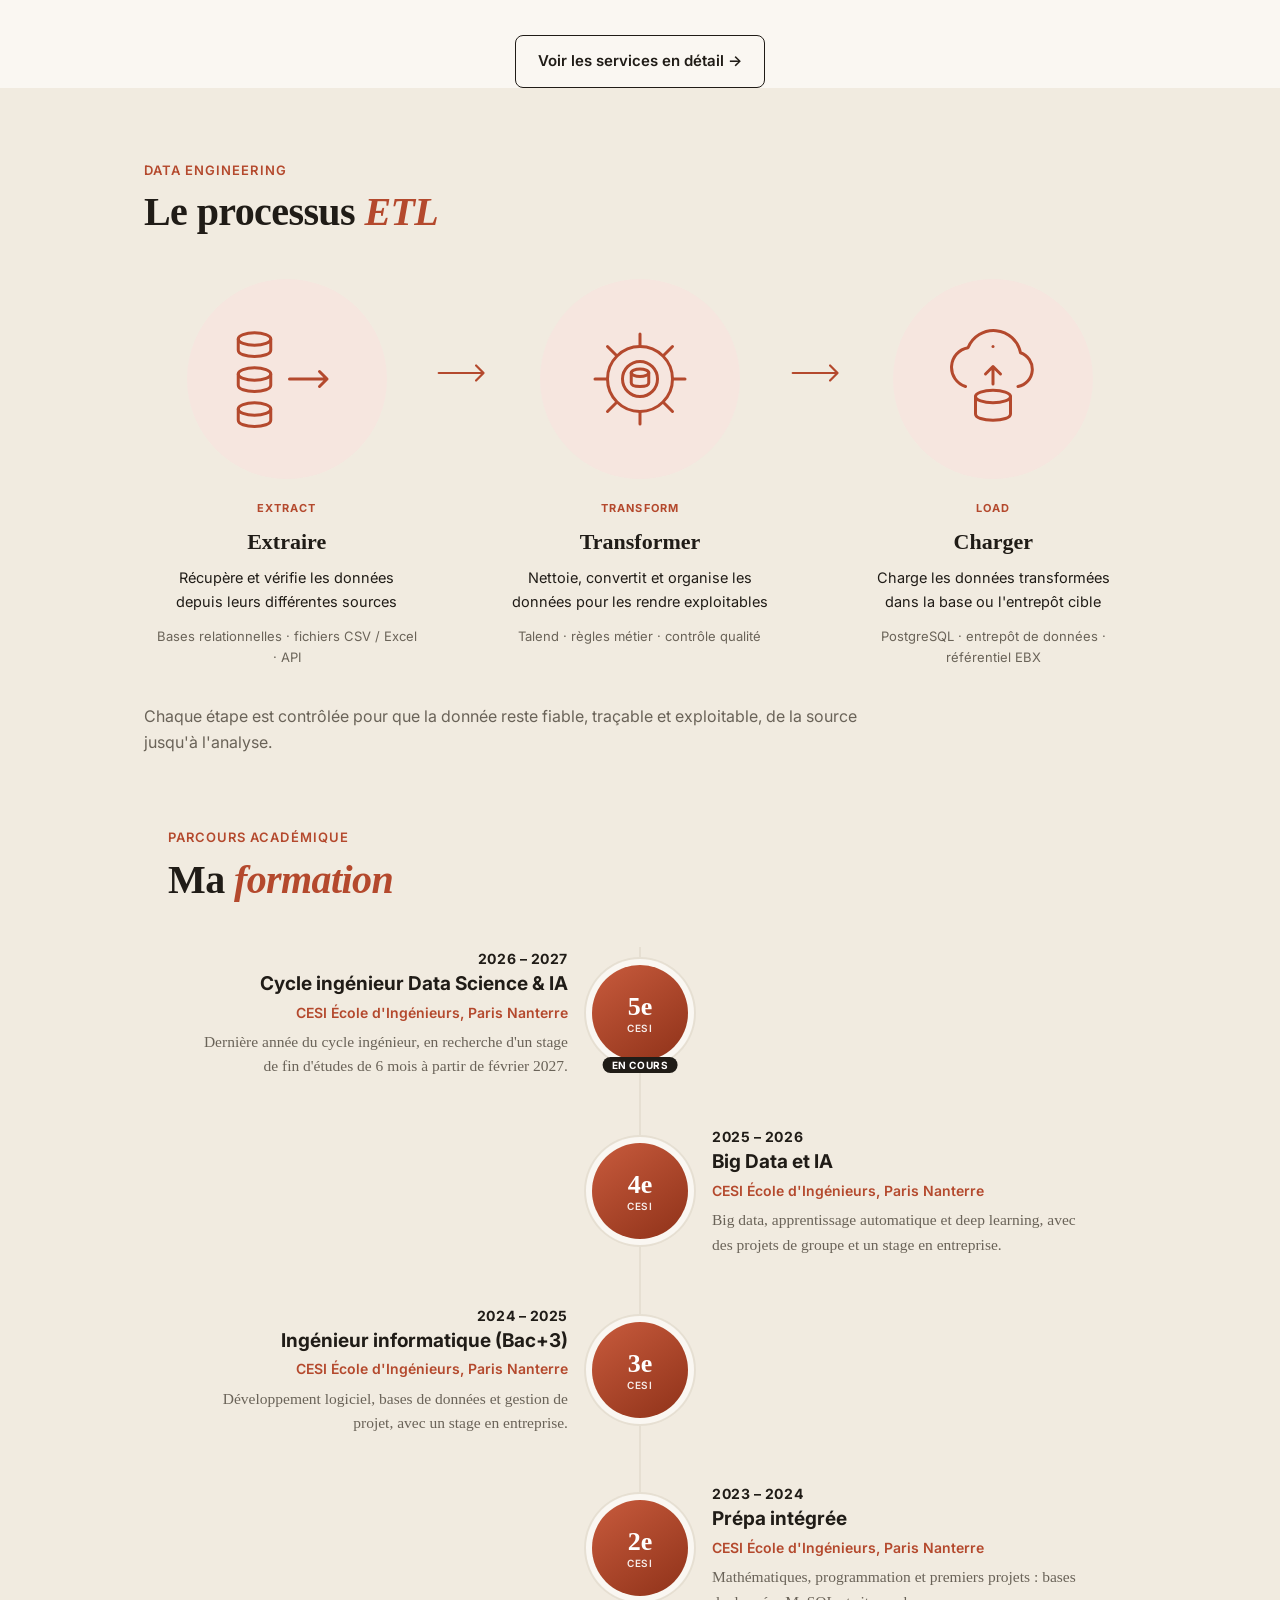
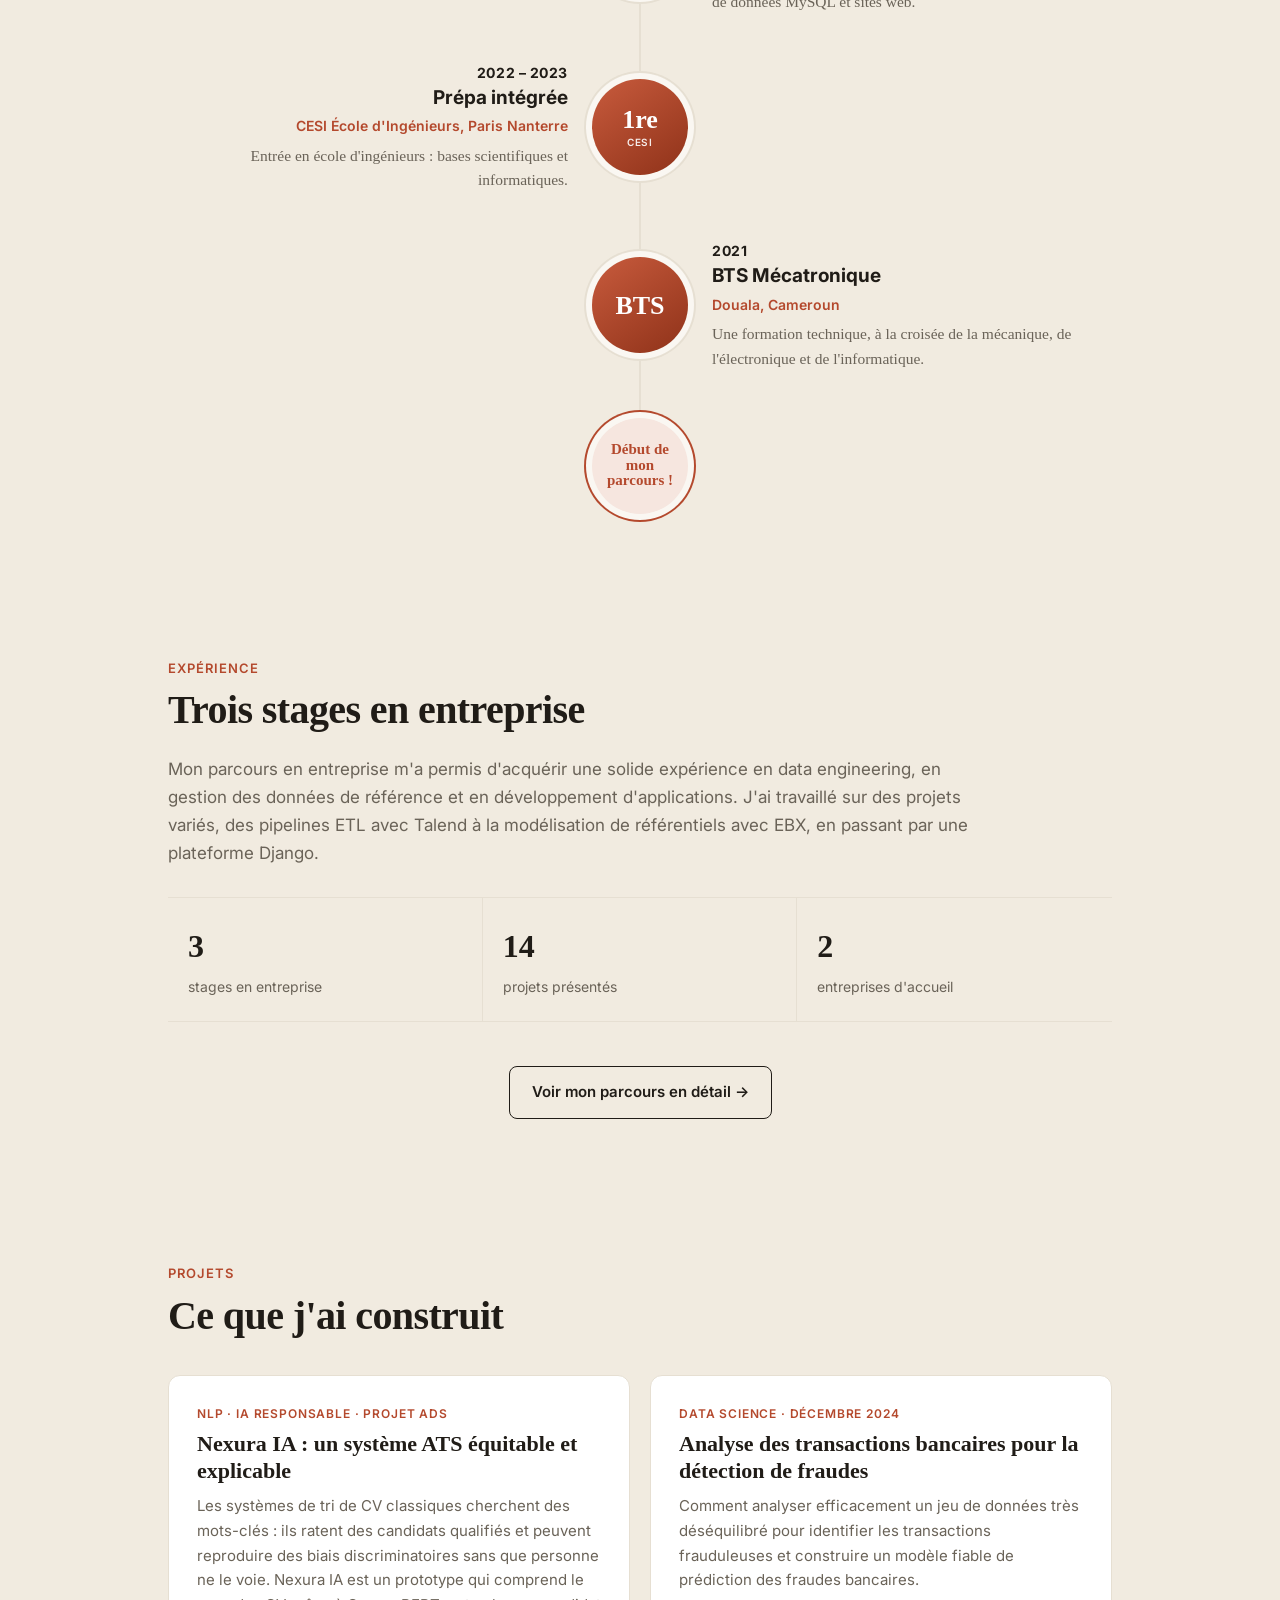
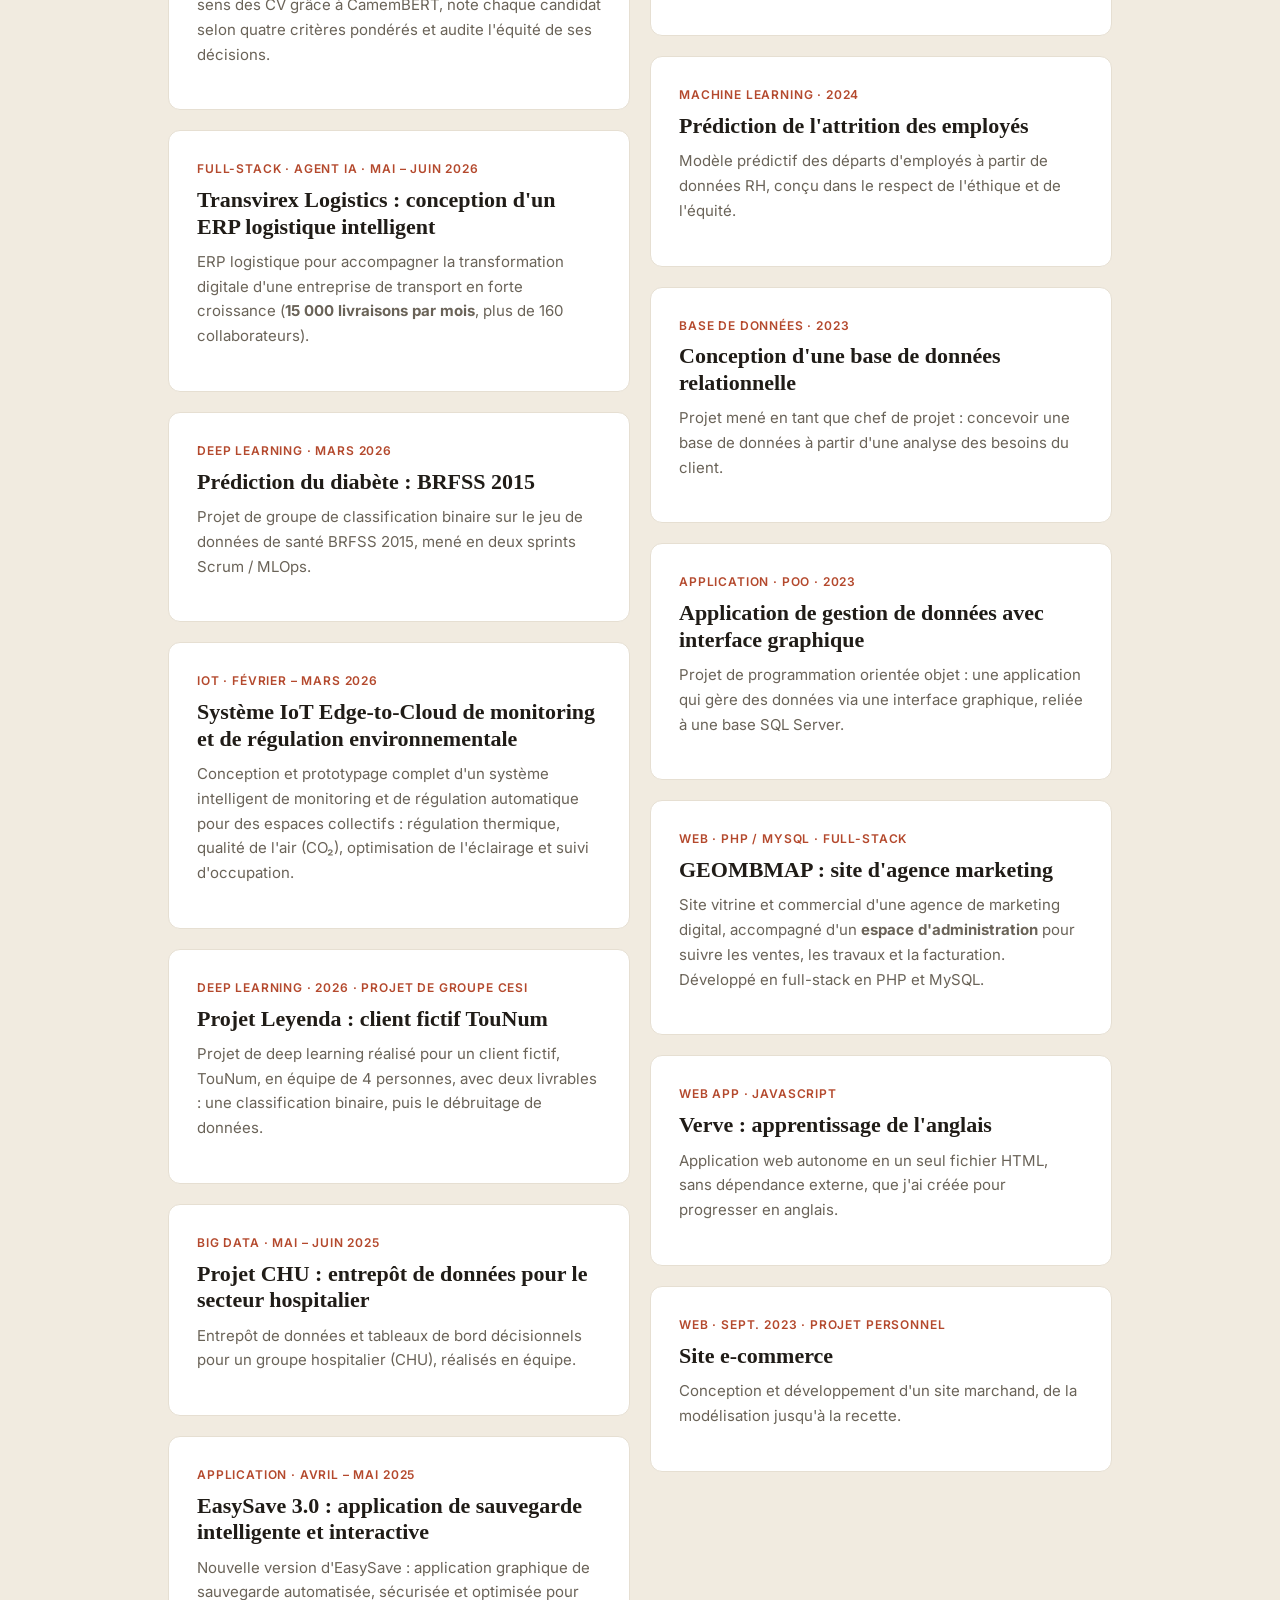
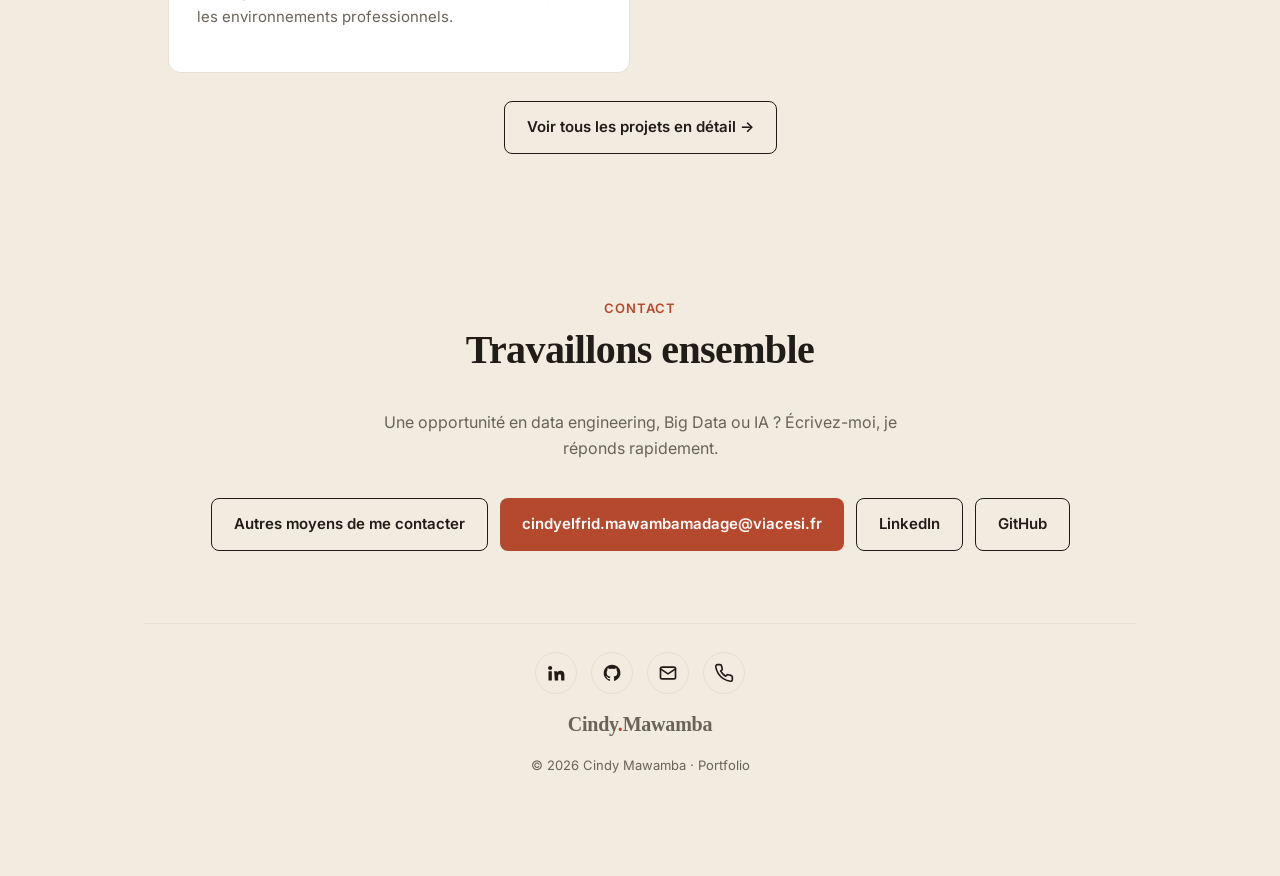
==== commit 324d03ab: "Nouvelle accroche (Data Analyst, Data Engineer, DevOps) et texte d'introduction Co-Authored-By: Clau" ====
--- a/index.html
+++ b/index.html
@@ -352,6 +352,9 @@
 .hero .hero-text h1.hook{font-size:clamp(26px,3vw,34px);white-space:normal;line-height:1.2;margin:0 0 16px}
 
 .svc-body p{color:var(--muted);font-size:14.5px;line-height:1.65}
+.hook .caret{display:inline-block;width:2px;height:1em;background:var(--text);margin-left:2px;vertical-align:-.12em;animation:blink 1s steps(1) infinite}
+@media (prefers-reduced-motion:reduce){.hook .caret{animation:none}}
+.hook b{font-weight:700}
 </style>
 <link rel="stylesheet" href="responsive.css">
 <script src="i18n.js"></script>
@@ -369,10 +372,9 @@
   <div class="wrap">
     <div class="hero-grid">
     <div class="hero-text">
-    <h1 class="hook" aria-label="Vous recherchez un Data Analyst ?"><span aria-hidden="true"><span id="twp"></span><span class="tw" id="twr"></span> ?</span></h1>
-    <p class="hook-sub">Je suis <b>Cindy Mawamba</b>, étudiante ingénieure en Data Science &amp; IA au CESI École d'Ingénieurs, Paris Nanterre.</p>
-    <p class="lead">Je transforme la donnée en <strong>décisions fiables</strong>. À partir de données brutes, je réalise le nettoyage, l'exploration et l'analyse nécessaires pour identifier des tendances, répondre à une question métier et communiquer des résultats clairs à travers des visualisations et des tableaux de bord.</p>
-    <p class="lead">Ce portfolio réunit mes projets académiques et personnels, à la croisée de l'analyse de données, de l'intelligence artificielle et du développement.</p>
+    <h1 class="hook" aria-label="Vous recherchez un Data Analyst, un Data Engineer ou un DevOps ?"><span aria-hidden="true" id="twh"></span></h1>
+    <p class="hook-sub"><b>Cindy Mawamba</b>, ingénieure en devenir, passionnée par la Data et l'Intelligence Artificielle.</p>
+    <p class="lead">J'explore les différentes facettes de l'informatique, de l'ingénierie des données au développement logiciel, en passant par l'intelligence artificielle. À travers ce portfolio, je partage mon parcours, mes expériences et les projets qui façonnent mon évolution.</p>
     <div class="cta">
       <a class="btn primary" href="contact.html">Me contacter</a>
       <a class="btn ghost" href="CV_Cindy_Mawamba.pdf">Télécharger mon CV</a>
@@ -587,13 +589,16 @@
 window.addEventListener('load',fit);window.addEventListener('resize',fit);fit();})();
 </script>
 <script>
-(function(){var p=document.getElementById('twp'),r=document.getElementById('twr');if(!p||!r)return;
-var P=i18n.t('Vous recherchez un '),L=['Data Analyst'];
-if(window.matchMedia&&matchMedia('(prefers-reduced-motion:reduce)').matches){p.textContent=P;r.textContent=L[0];return}
-var i=0,n=0;function a(){if(n<P.length){p.textContent=P.slice(0,++n);setTimeout(a,55)}else b(0)}
-function b(k){var w=L[i];if(k<=w.length){r.textContent=w.slice(0,k);setTimeout(function(){b(k+1)},70)}else{}}
-function c(k){var w=L[i];if(k>=0){r.textContent=w.slice(0,k);setTimeout(function(){c(k-1)},35)}else{i=(i+1)%L.length;setTimeout(function(){b(0)},250)}}
-a()})();
+(function(){var h=document.getElementById('twh');if(!h)return;
+var en=window.i18n&&i18n.lang==='en';
+var S=en?[['Are you looking for a ',0],['Data Analyst',1],[', a ',0],['Data Engineer',1],[' or a ',0],['DevOps engineer',1],['?',0]]
+        :[['Vous recherchez un ',0],['Data Analyst',1],[', un ',0],['Data Engineer',1],[' ou un ',0],['DevOps',1],['\u00a0?',0]];
+var caret=document.createElement('span');caret.className='caret';
+if(window.matchMedia&&matchMedia('(prefers-reduced-motion:reduce)').matches){S.forEach(function(s){var e=document.createElement(s[1]?'b':'span');e.textContent=s[0];h.appendChild(e)});return}
+h.appendChild(caret);var i=0,k=0,cur=null;
+function step(){if(i>=S.length)return;var s=S[i];if(!cur){cur=document.createElement(s[1]?'b':'span');h.insertBefore(cur,caret)}
+ if(k<s[0].length){cur.textContent=s[0].slice(0,++k);setTimeout(step,s[1]?70:50)}else{i++;k=0;cur=null;step()}}
+step()})();
 </script>
 <script>
 (function(){var els=document.querySelectorAll('.fm-i');if(!('IntersectionObserver' in window)){els.forEach(function(e){e.classList.add('in')});return}
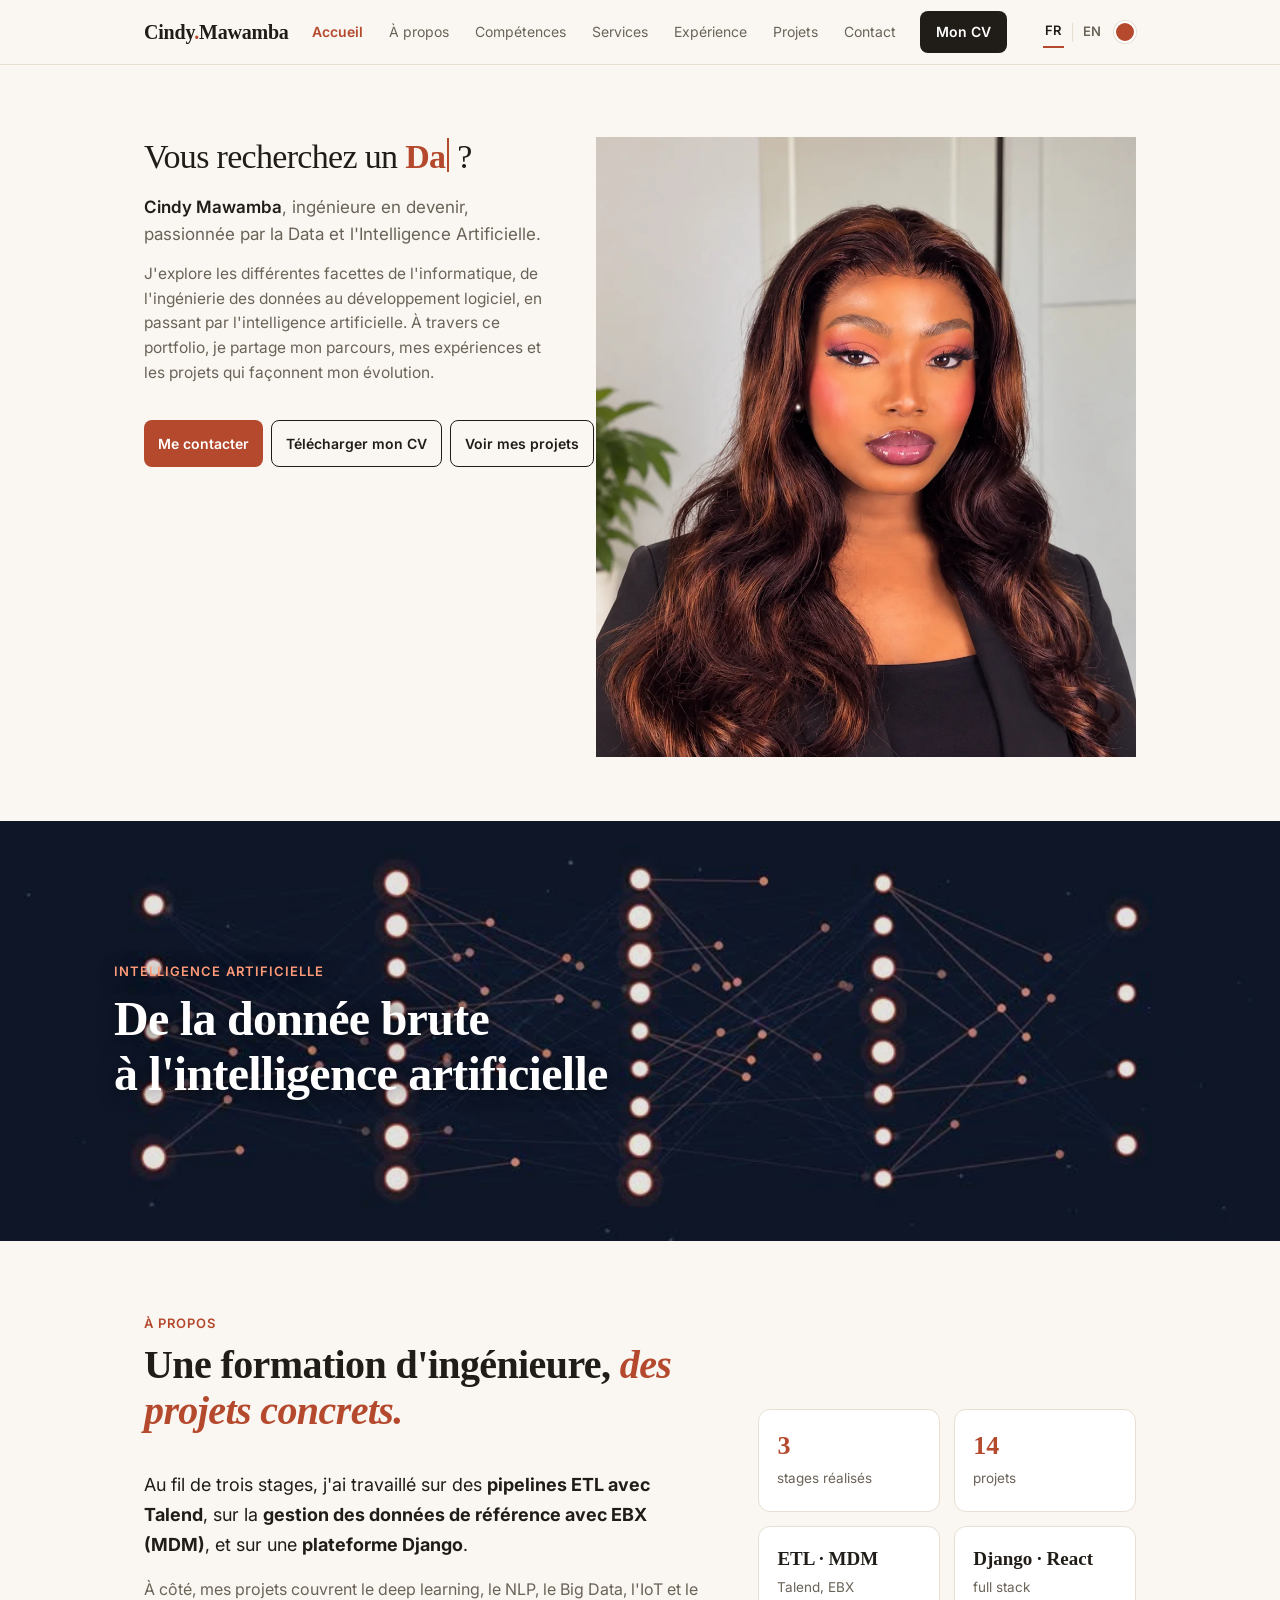
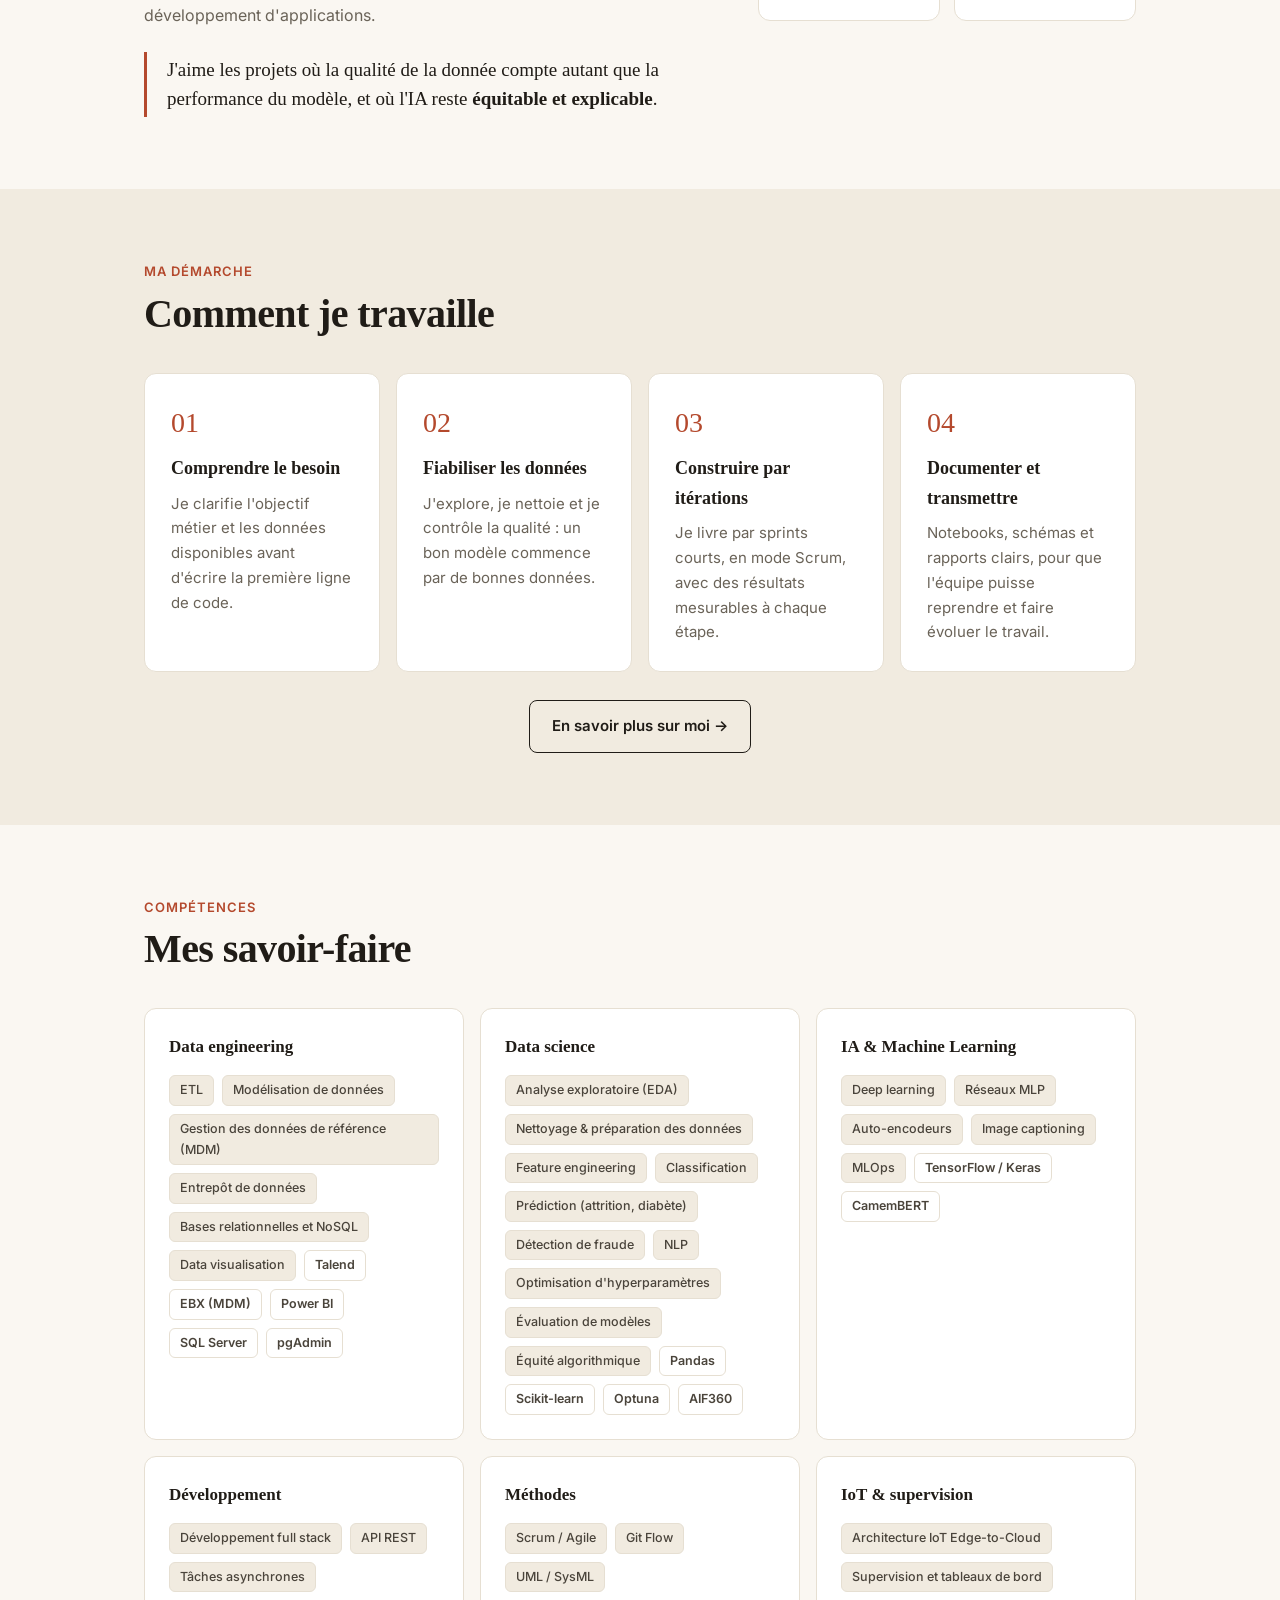
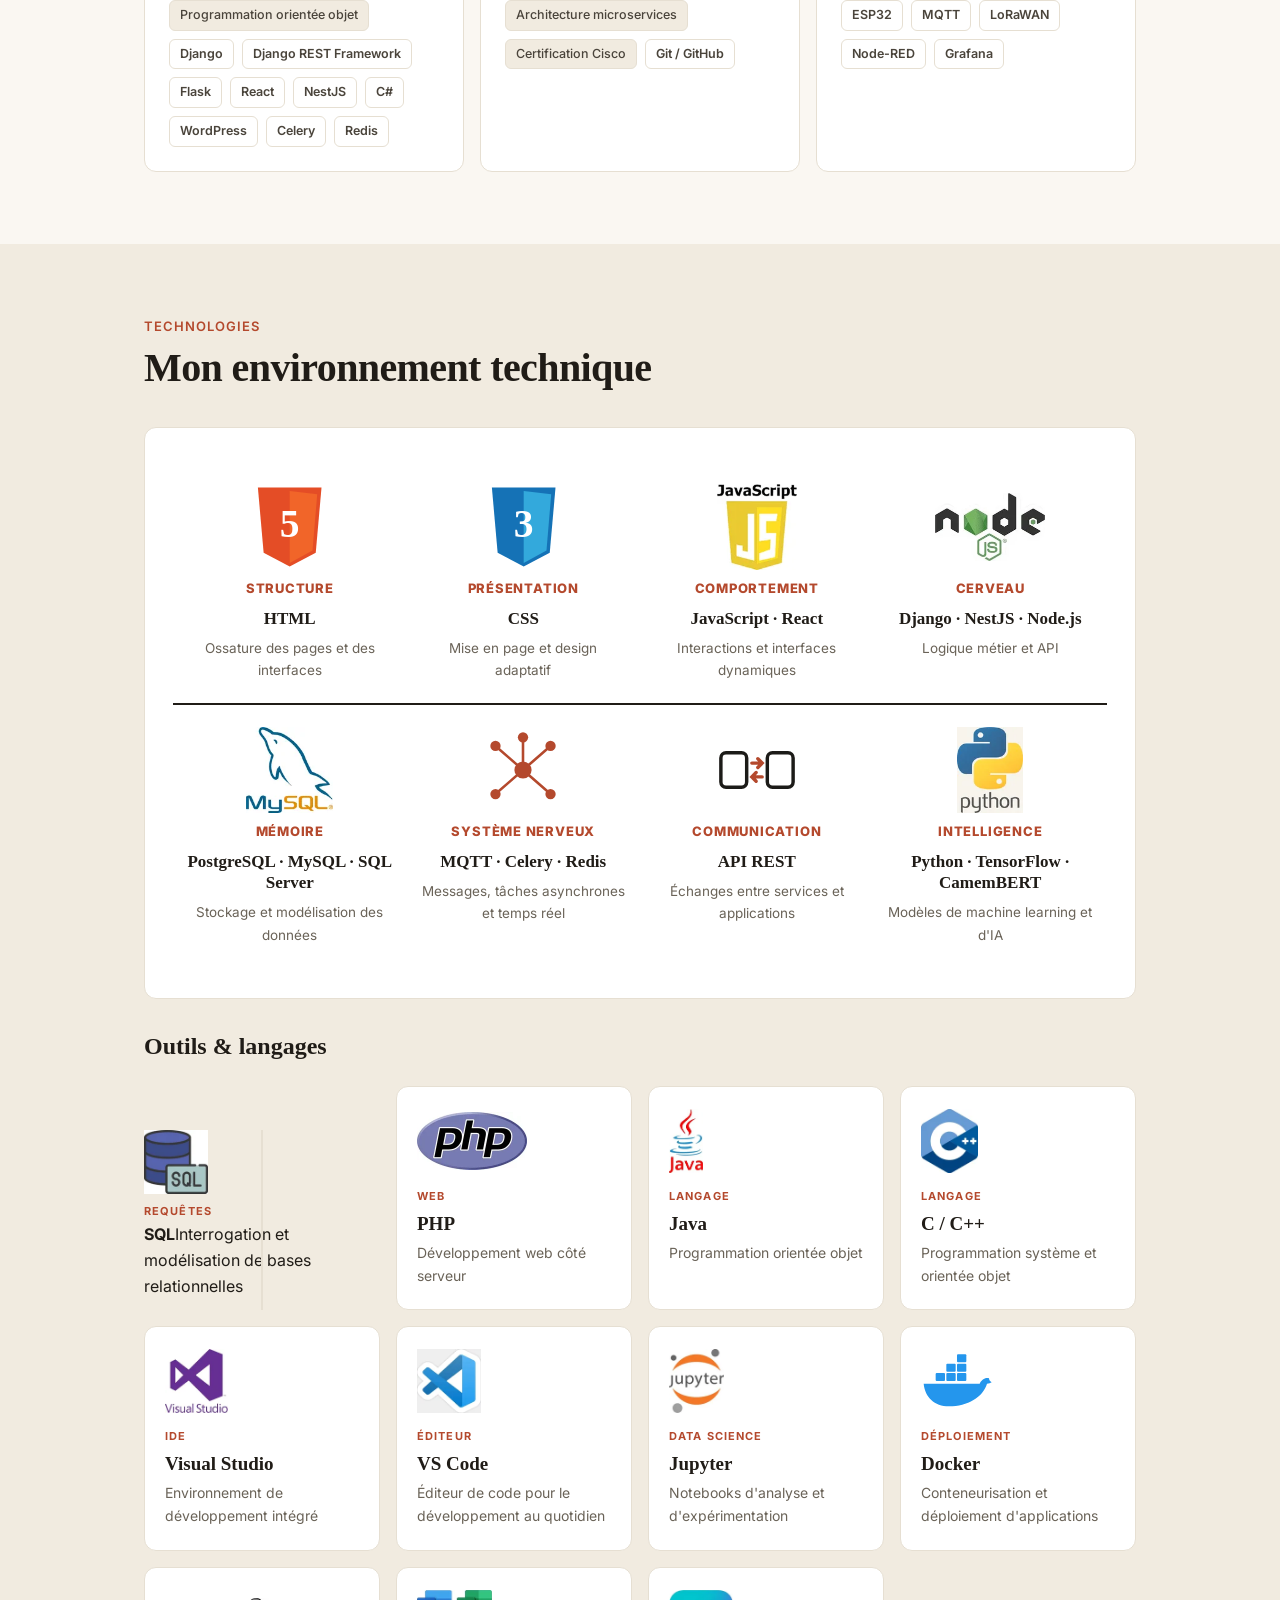
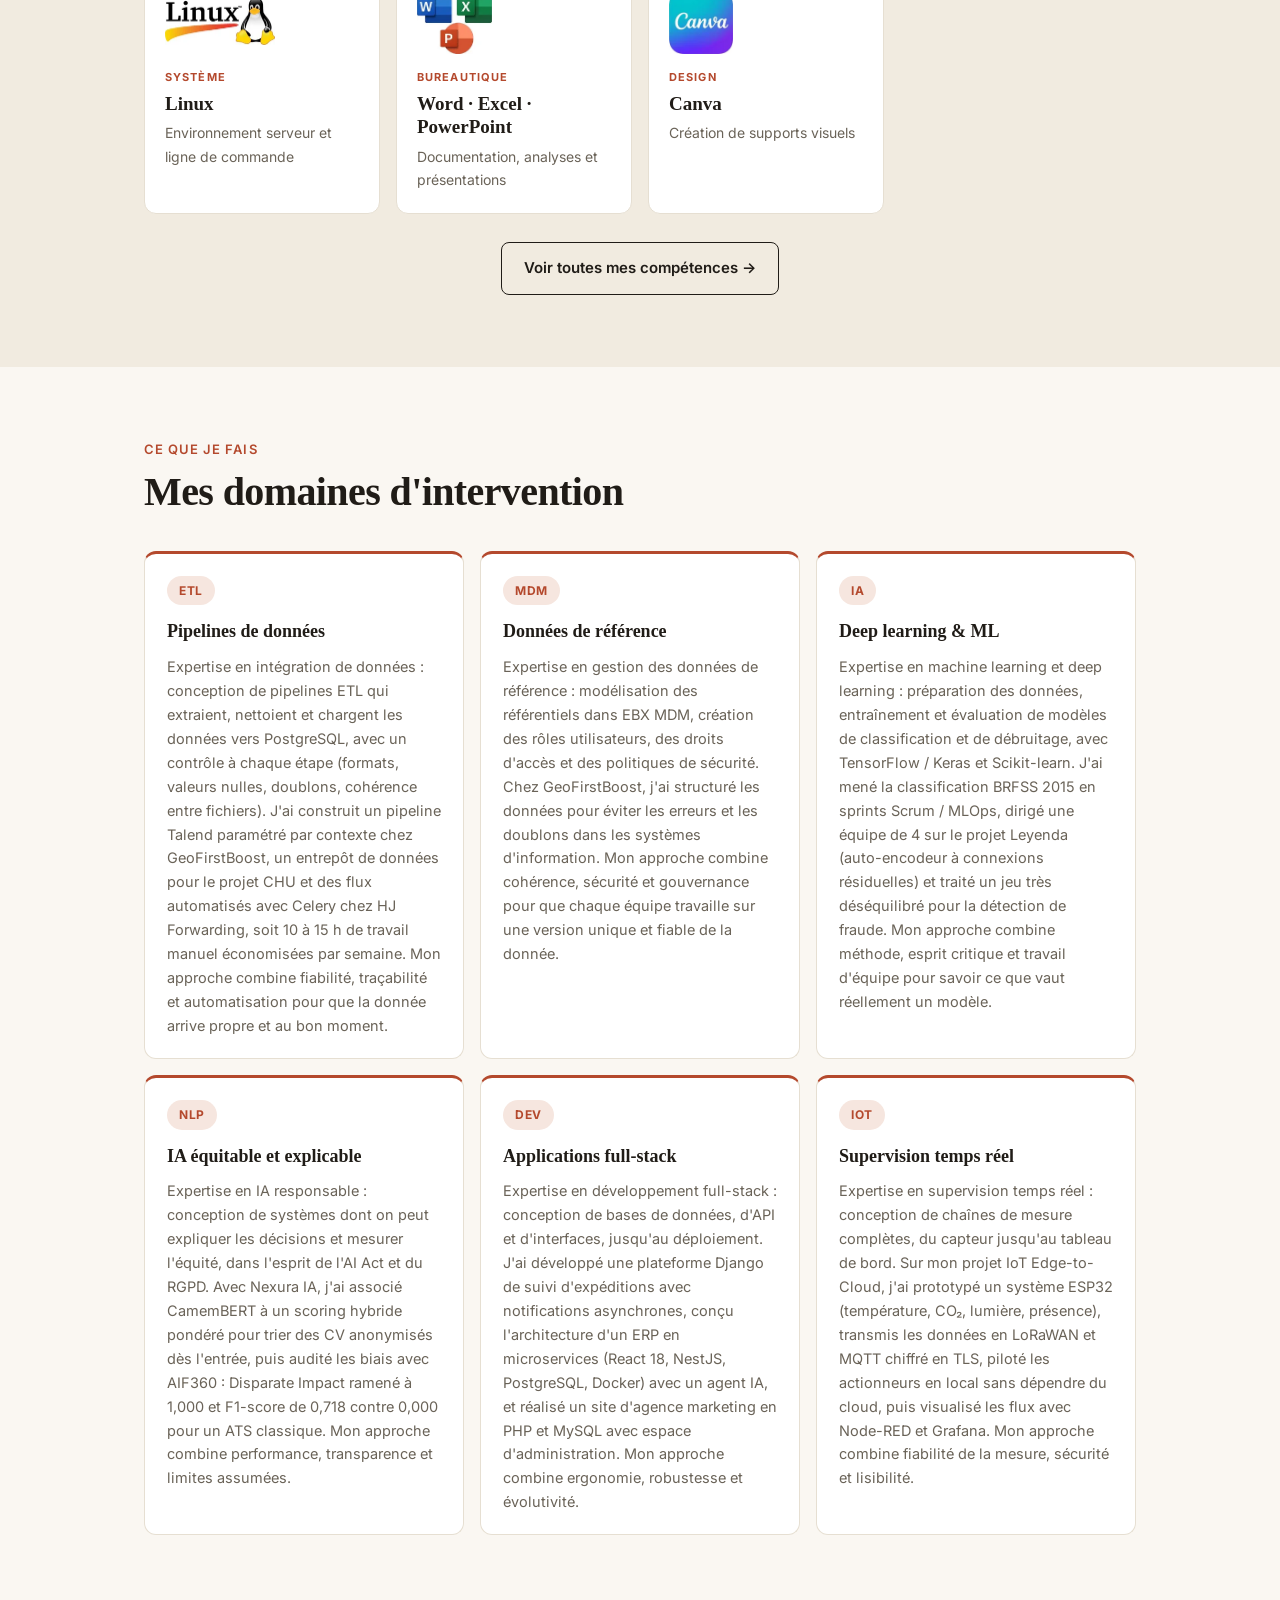
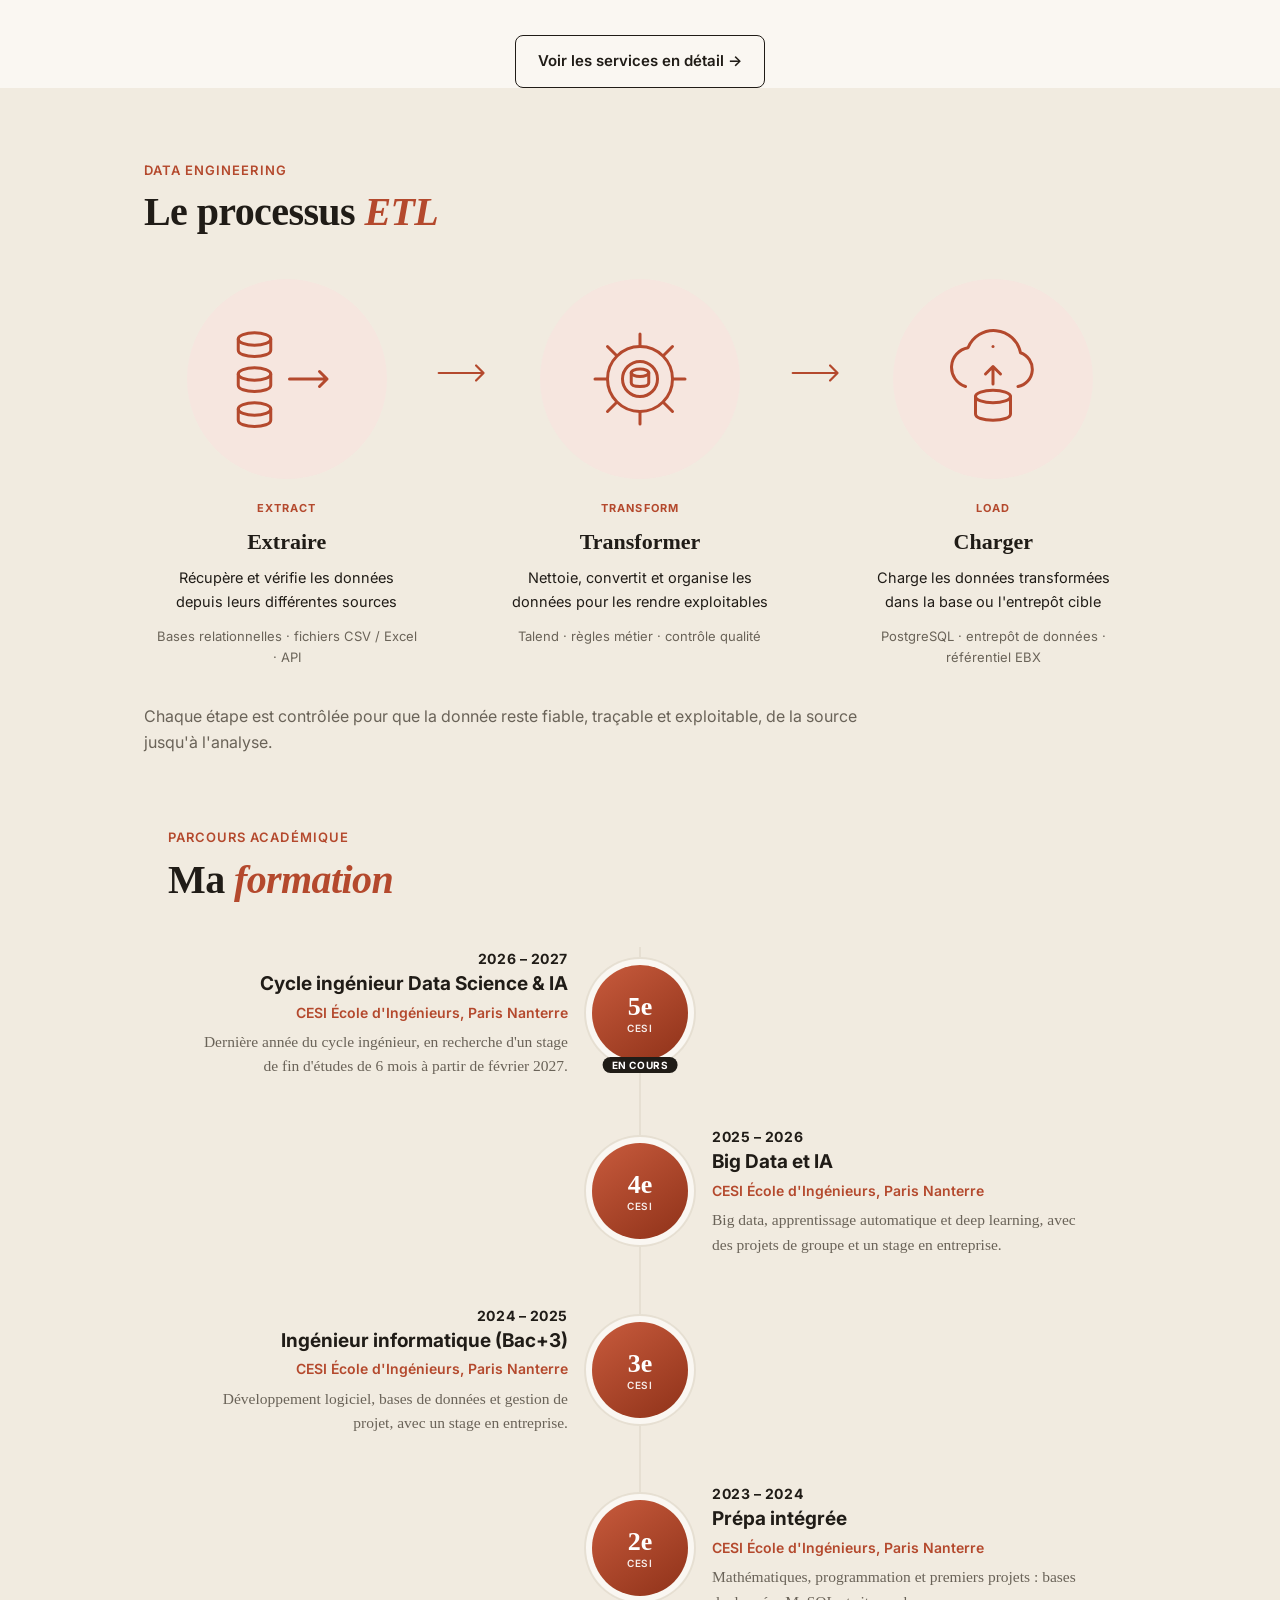
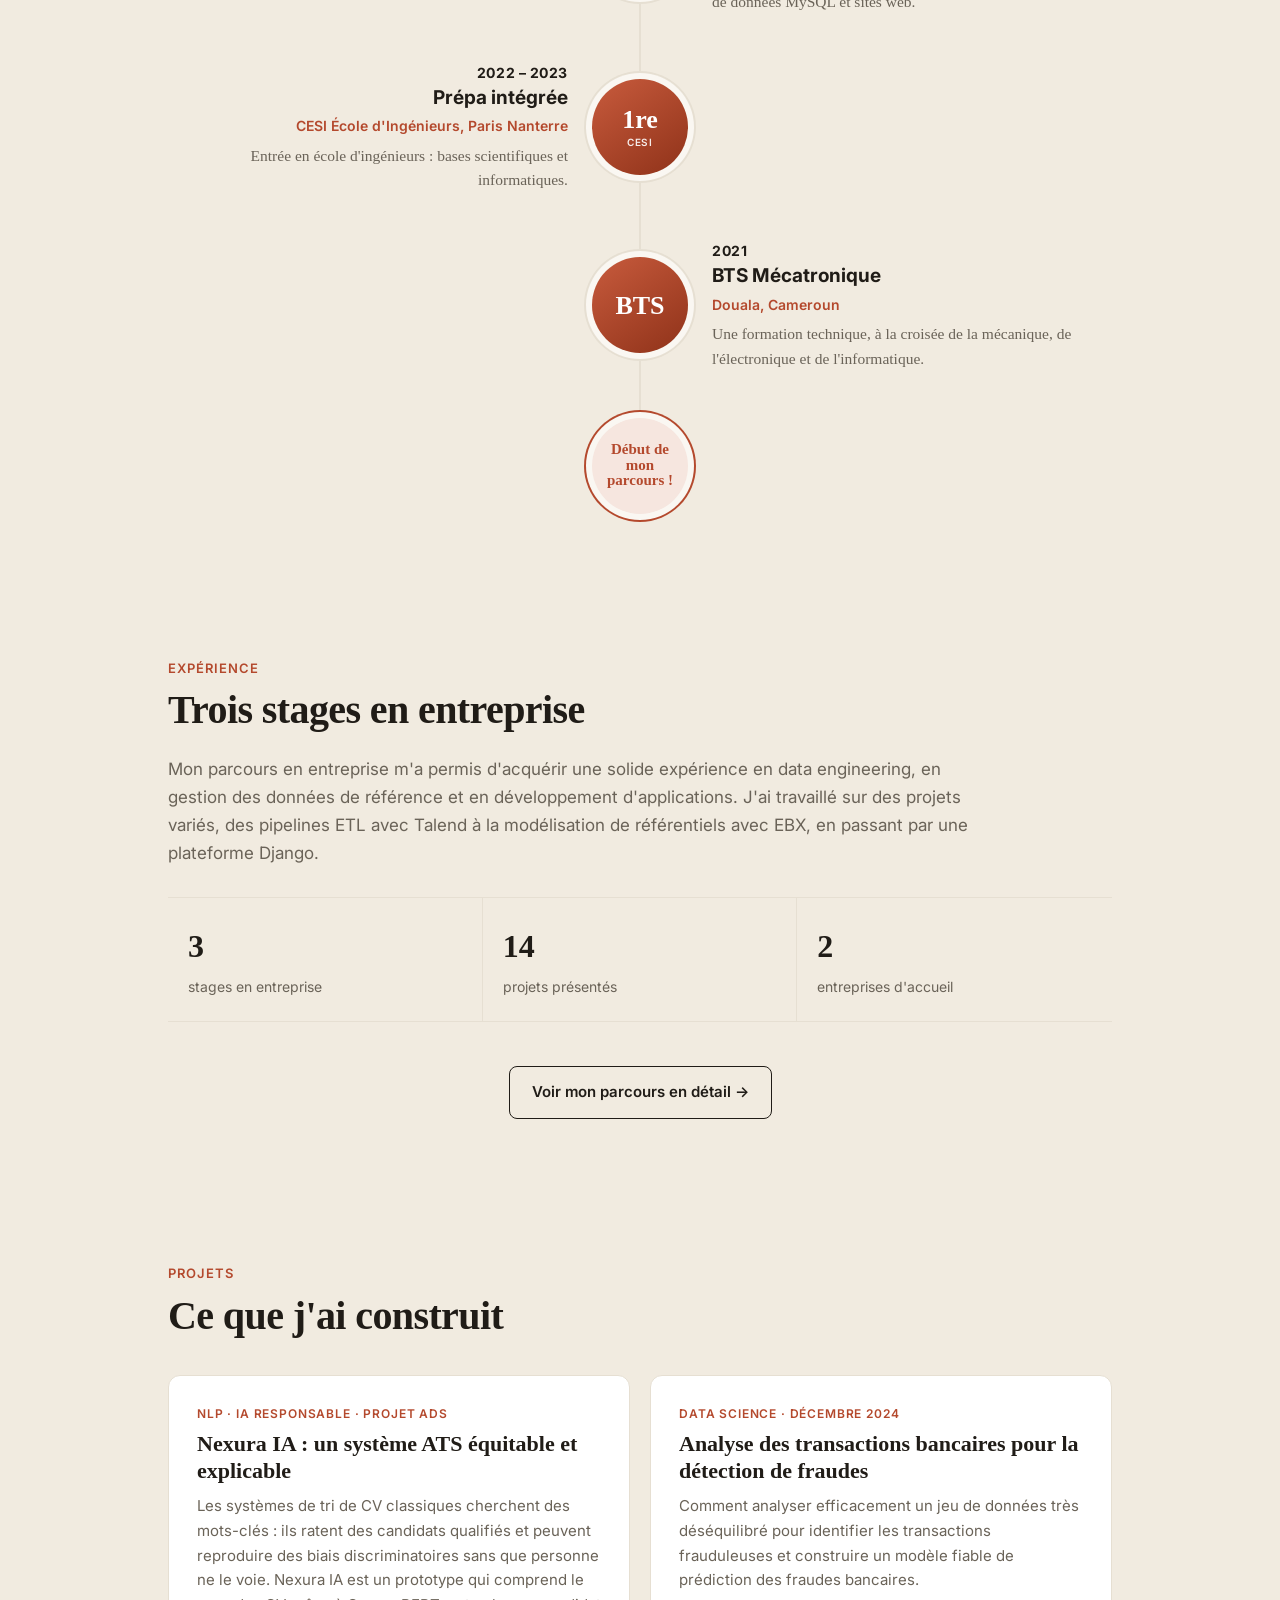
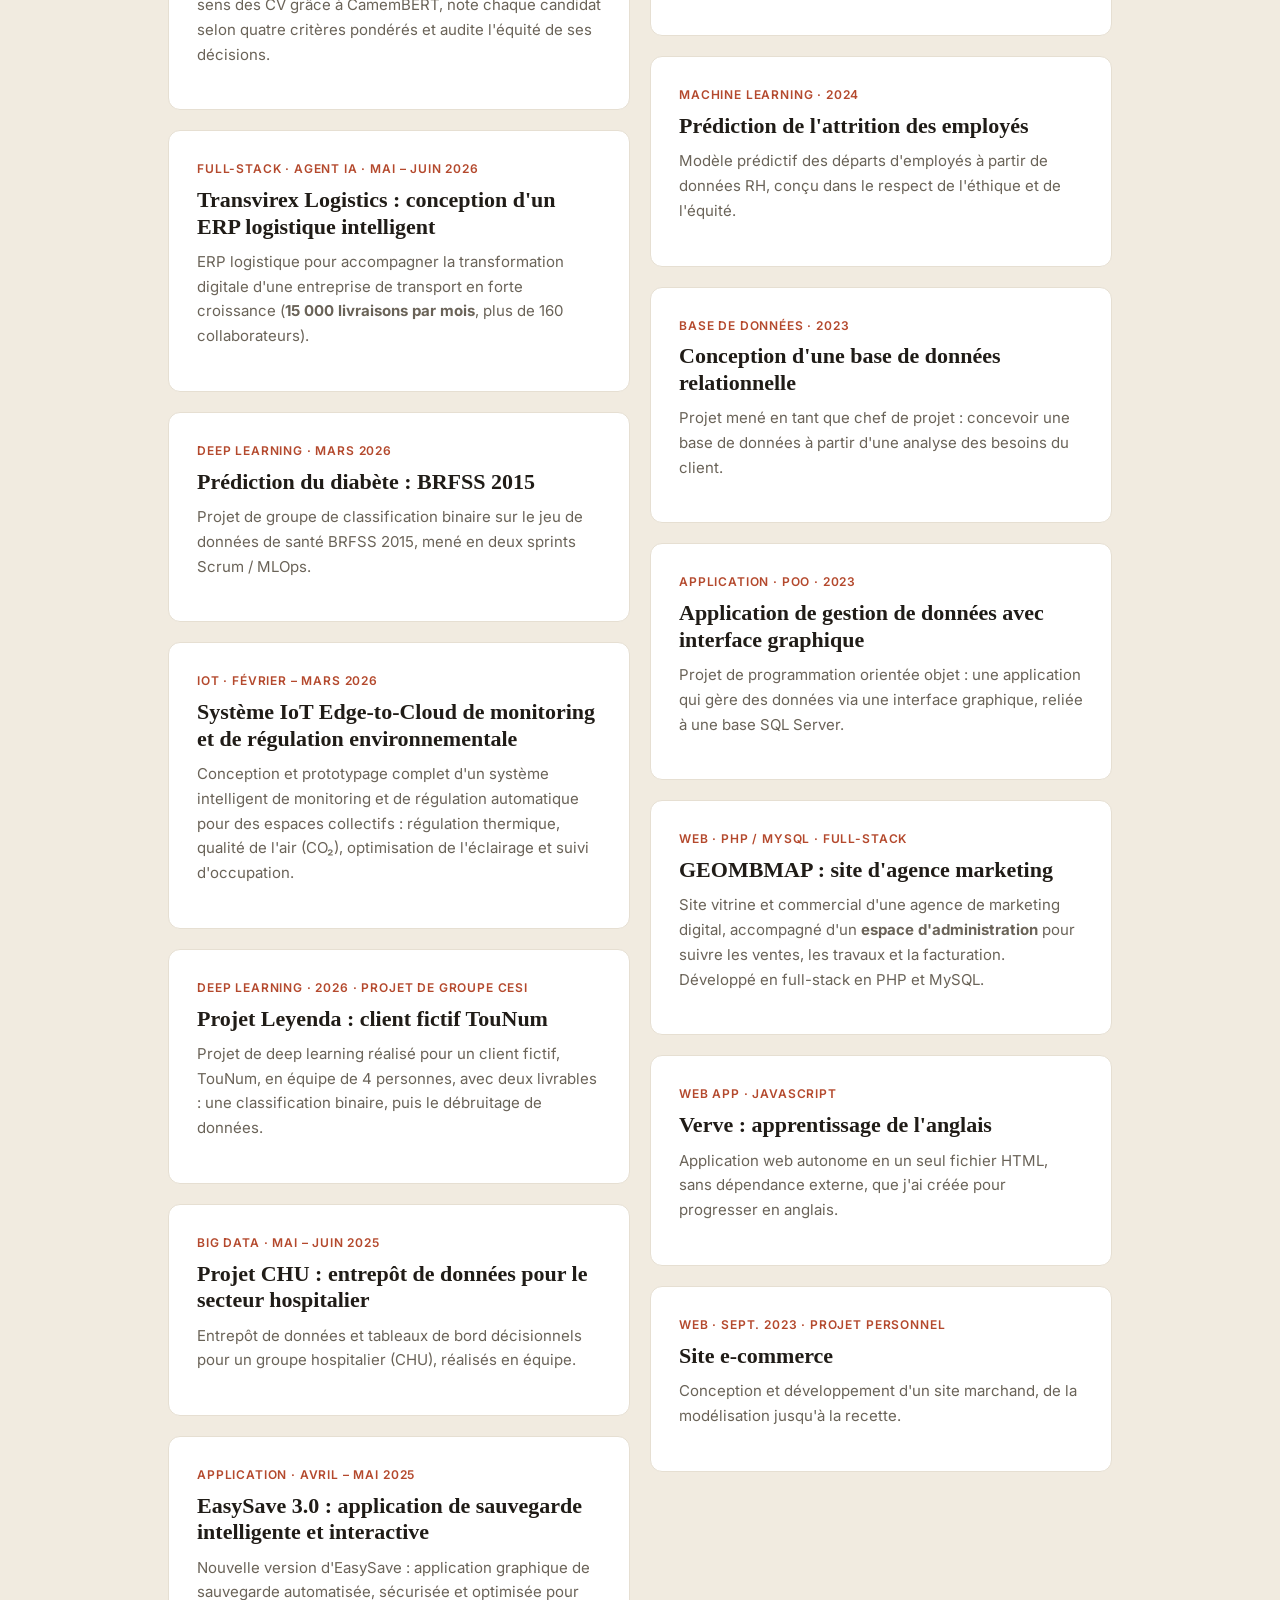
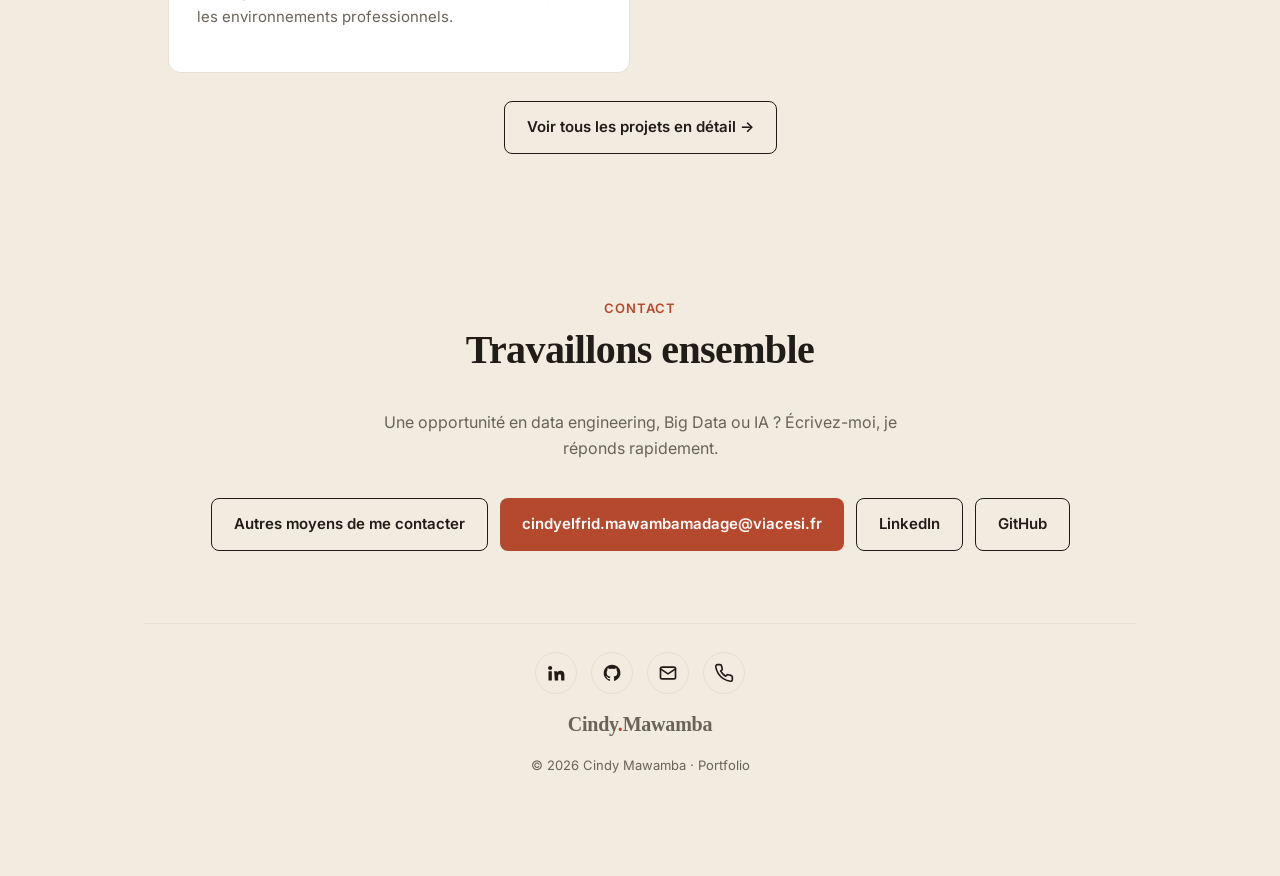
==== commit 05d71396: "Accroche : métiers qui défilent en continu, en terracotta Co-Authored-By: Claude Sonnet 5.5 <noreply" ====
--- a/index.html
+++ b/index.html
@@ -355,6 +355,10 @@
 .hook .caret{display:inline-block;width:2px;height:1em;background:var(--text);margin-left:2px;vertical-align:-.12em;animation:blink 1s steps(1) infinite}
 @media (prefers-reduced-motion:reduce){.hook .caret{animation:none}}
 .hook b{font-weight:700}
+.hook{min-height:2.5em}
+.hook .rot{font-weight:700;color:var(--accent)}
+.hook .caret{background:var(--accent)}
+h1.hook{min-height:1.25em}@media(max-width:600px){h1.hook{min-height:2.45em}}
 </style>
 <link rel="stylesheet" href="responsive.css">
 <script src="i18n.js"></script>
@@ -372,7 +376,7 @@
   <div class="wrap">
     <div class="hero-grid">
     <div class="hero-text">
-    <h1 class="hook" aria-label="Vous recherchez un Data Analyst, un Data Engineer ou un DevOps ?"><span aria-hidden="true" id="twh"></span></h1>
+    <h1 class="hook" aria-label="Vous recherchez un Data Analyst, un Data Engineer ou un DevOps ?"><span aria-hidden="true"><span id="twp"></span><span class="rot" id="twr"></span><span class="caret"></span><span id="tws"></span></span></h1>
     <p class="hook-sub"><b>Cindy Mawamba</b>, ingénieure en devenir, passionnée par la Data et l'Intelligence Artificielle.</p>
     <p class="lead">J'explore les différentes facettes de l'informatique, de l'ingénierie des données au développement logiciel, en passant par l'intelligence artificielle. À travers ce portfolio, je partage mon parcours, mes expériences et les projets qui façonnent mon évolution.</p>
     <div class="cta">
@@ -589,16 +593,15 @@
 window.addEventListener('load',fit);window.addEventListener('resize',fit);fit();})();
 </script>
 <script>
-(function(){var h=document.getElementById('twh');if(!h)return;
+(function(){var p=document.getElementById('twp'),r=document.getElementById('twr'),s=document.getElementById('tws');if(!p||!r||!s)return;
 var en=window.i18n&&i18n.lang==='en';
-var S=en?[['Are you looking for a ',0],['Data Analyst',1],[', a ',0],['Data Engineer',1],[' or a ',0],['DevOps engineer',1],['?',0]]
-        :[['Vous recherchez un ',0],['Data Analyst',1],[', un ',0],['Data Engineer',1],[' ou un ',0],['DevOps',1],['\u00a0?',0]];
-var caret=document.createElement('span');caret.className='caret';
-if(window.matchMedia&&matchMedia('(prefers-reduced-motion:reduce)').matches){S.forEach(function(s){var e=document.createElement(s[1]?'b':'span');e.textContent=s[0];h.appendChild(e)});return}
-h.appendChild(caret);var i=0,k=0,cur=null;
-function step(){if(i>=S.length)return;var s=S[i];if(!cur){cur=document.createElement(s[1]?'b':'span');h.insertBefore(cur,caret)}
- if(k<s[0].length){cur.textContent=s[0].slice(0,++k);setTimeout(step,s[1]?70:50)}else{i++;k=0;cur=null;step()}}
-step()})();
+var P=en?'Are you looking for a ':'Vous recherchez un ',L=en?['Data Analyst','Data Scientist','Data Engineer','DevOps engineer']:['Data Analyst','Data Scientist','Data Engineer','DevOps'],E=en?'?':'\u00a0?';
+if(window.matchMedia&&matchMedia('(prefers-reduced-motion:reduce)').matches){p.textContent=P;r.textContent=L[0];s.textContent=E;var c0=document.querySelector('.hook .caret');if(c0)c0.style.display='none';return}
+var i=0,n=0;
+function a(){if(n<P.length){p.textContent=P.slice(0,++n);setTimeout(a,45)}else{s.textContent=E;b(0)}}
+function b(k){var w=L[i];if(k<=w.length){r.textContent=w.slice(0,k);setTimeout(function(){b(k+1)},75)}else{setTimeout(function(){c(w.length)},1500)}}
+function c(k){var w=L[i];if(k>=0){r.textContent=w.slice(0,k);setTimeout(function(){c(k-1)},35)}else{i=(i+1)%L.length;setTimeout(function(){b(0)},250)}}
+a()})();
 </script>
 <script>
 (function(){var els=document.querySelectorAll('.fm-i');if(!('IntersectionObserver' in window)){els.forEach(function(e){e.classList.add('in')});return}
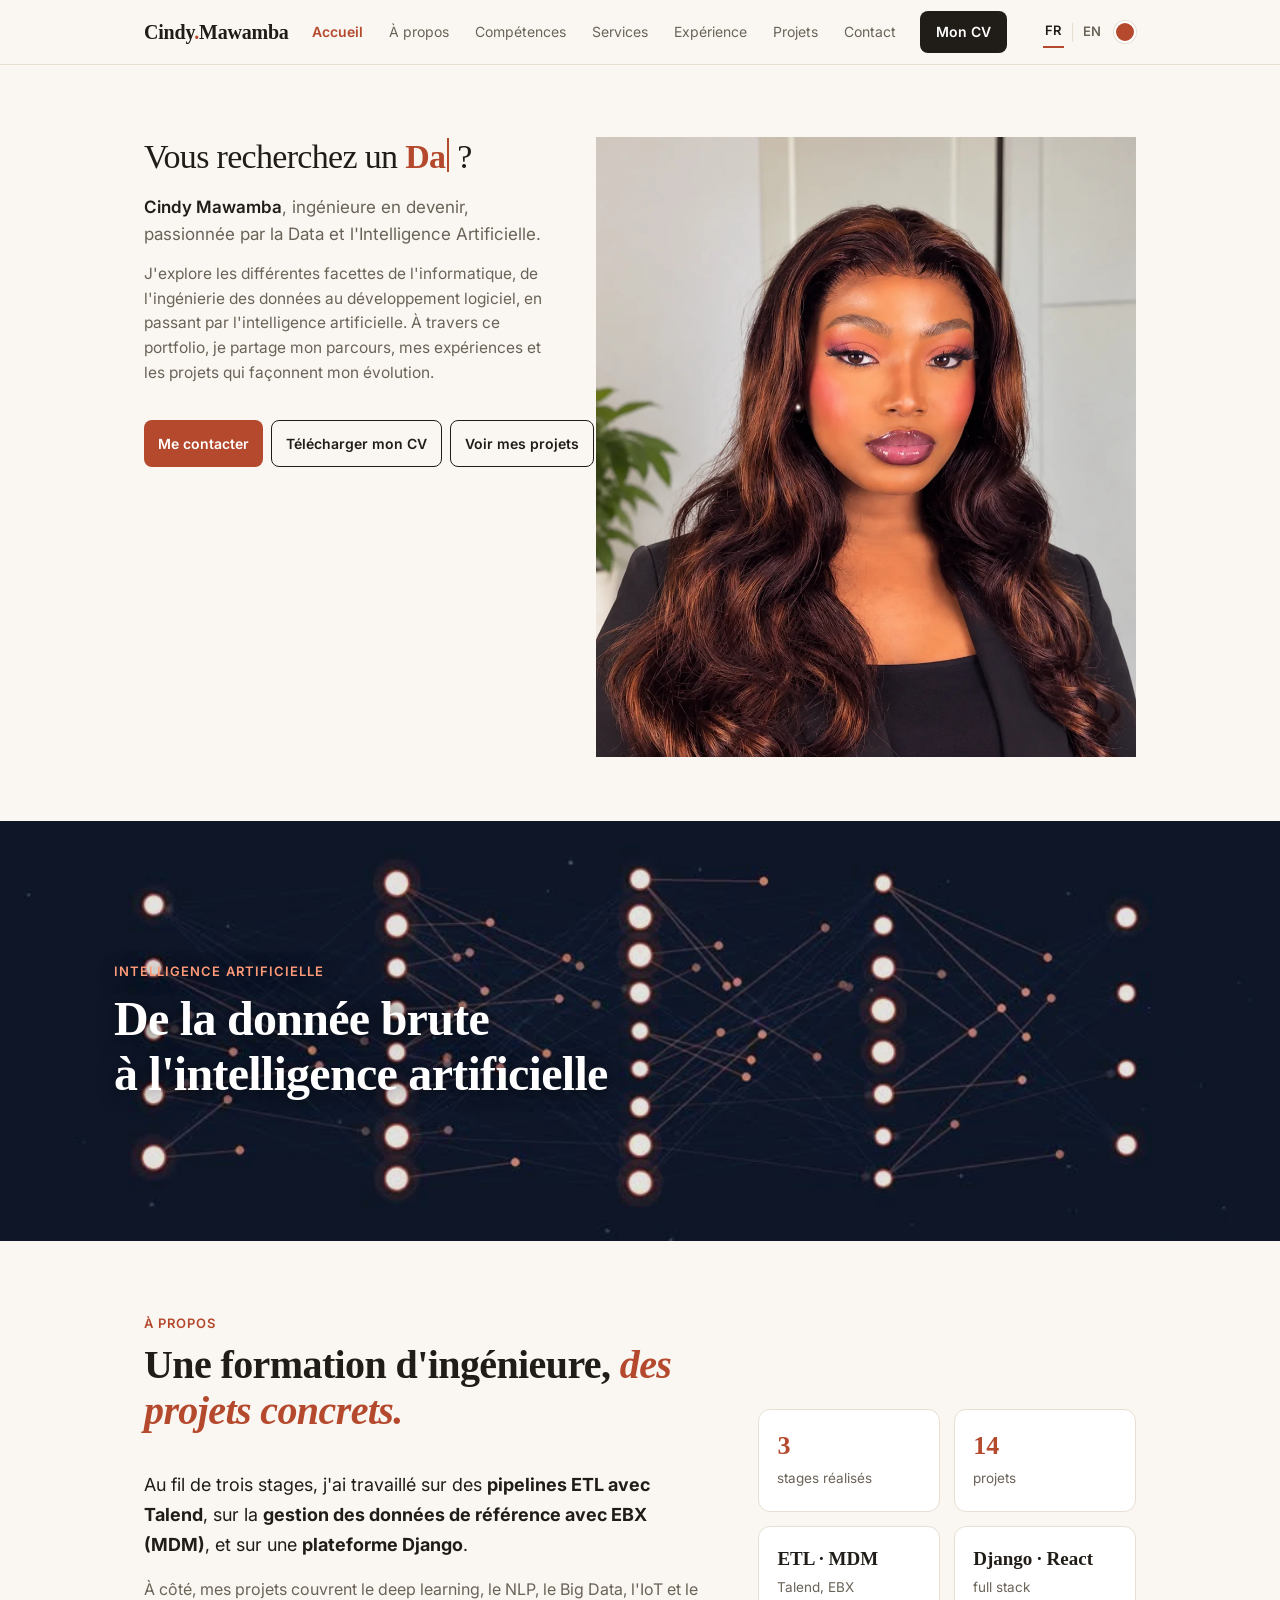
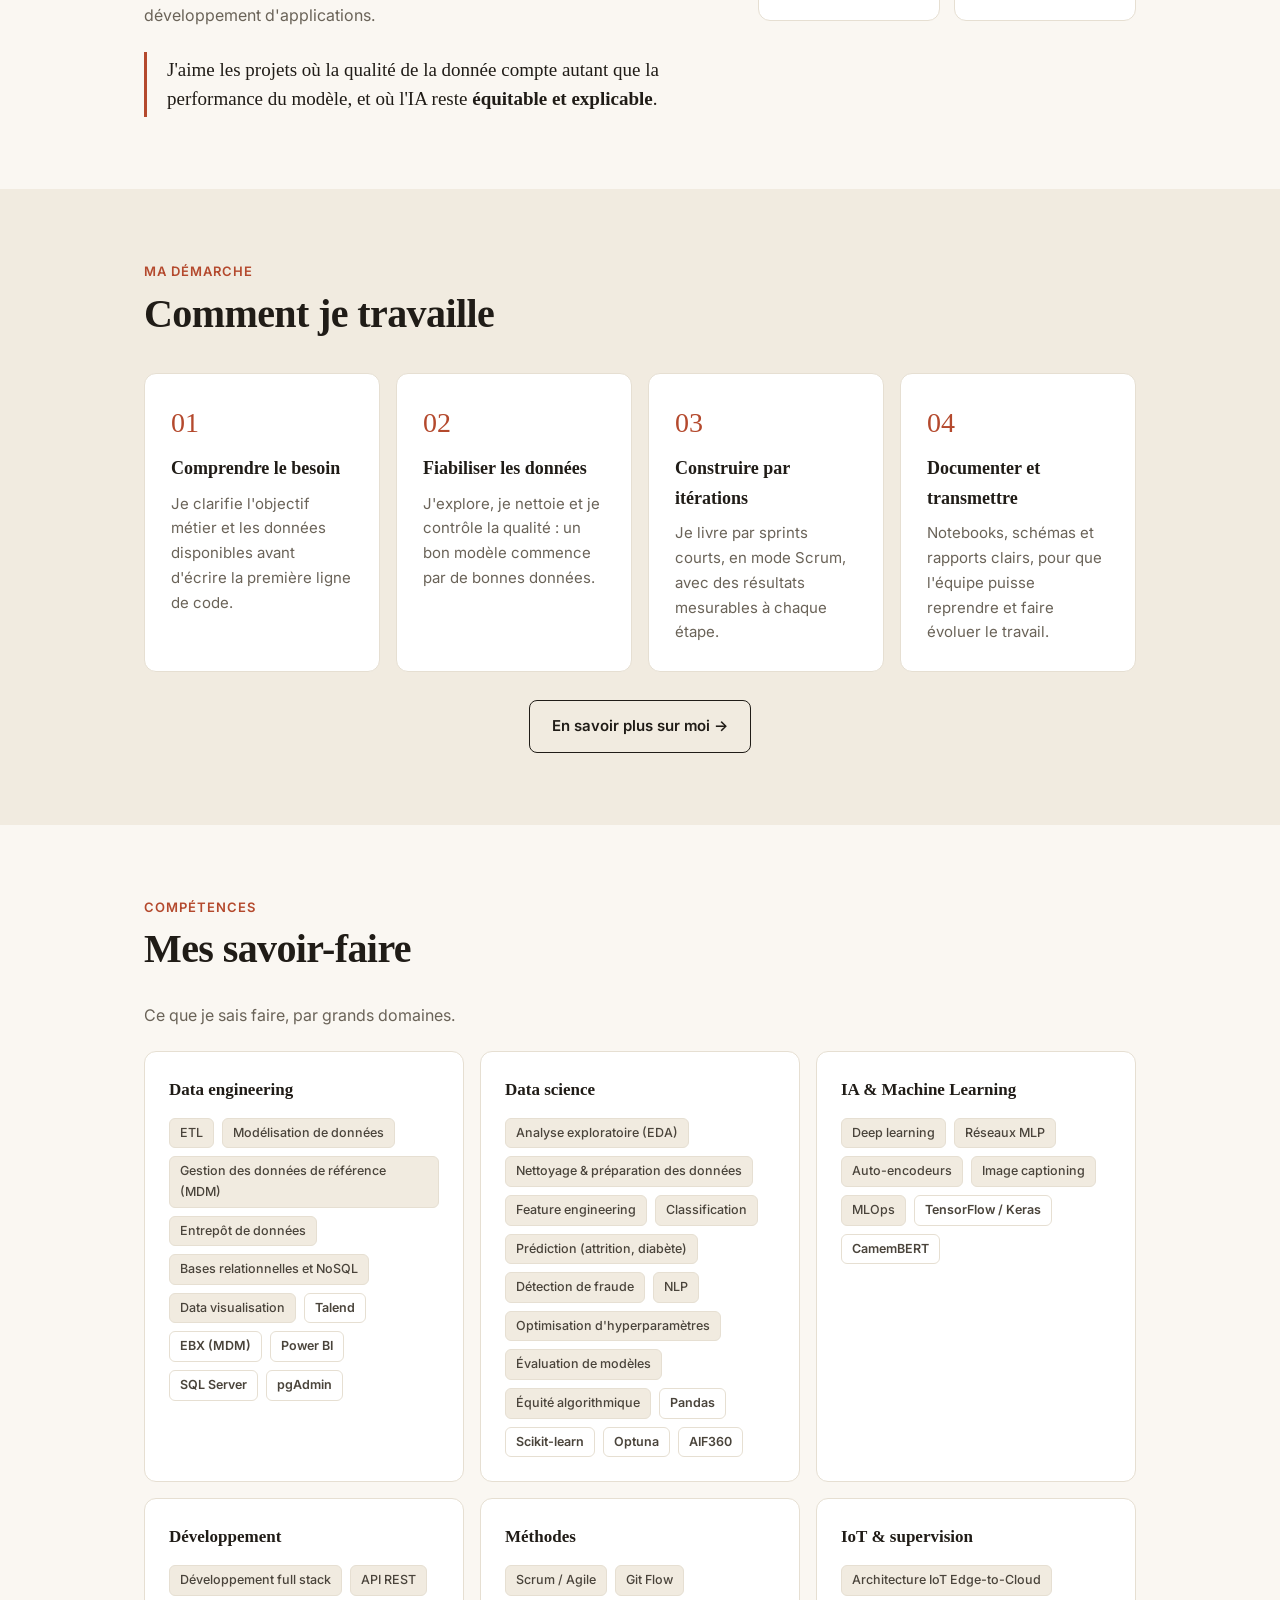
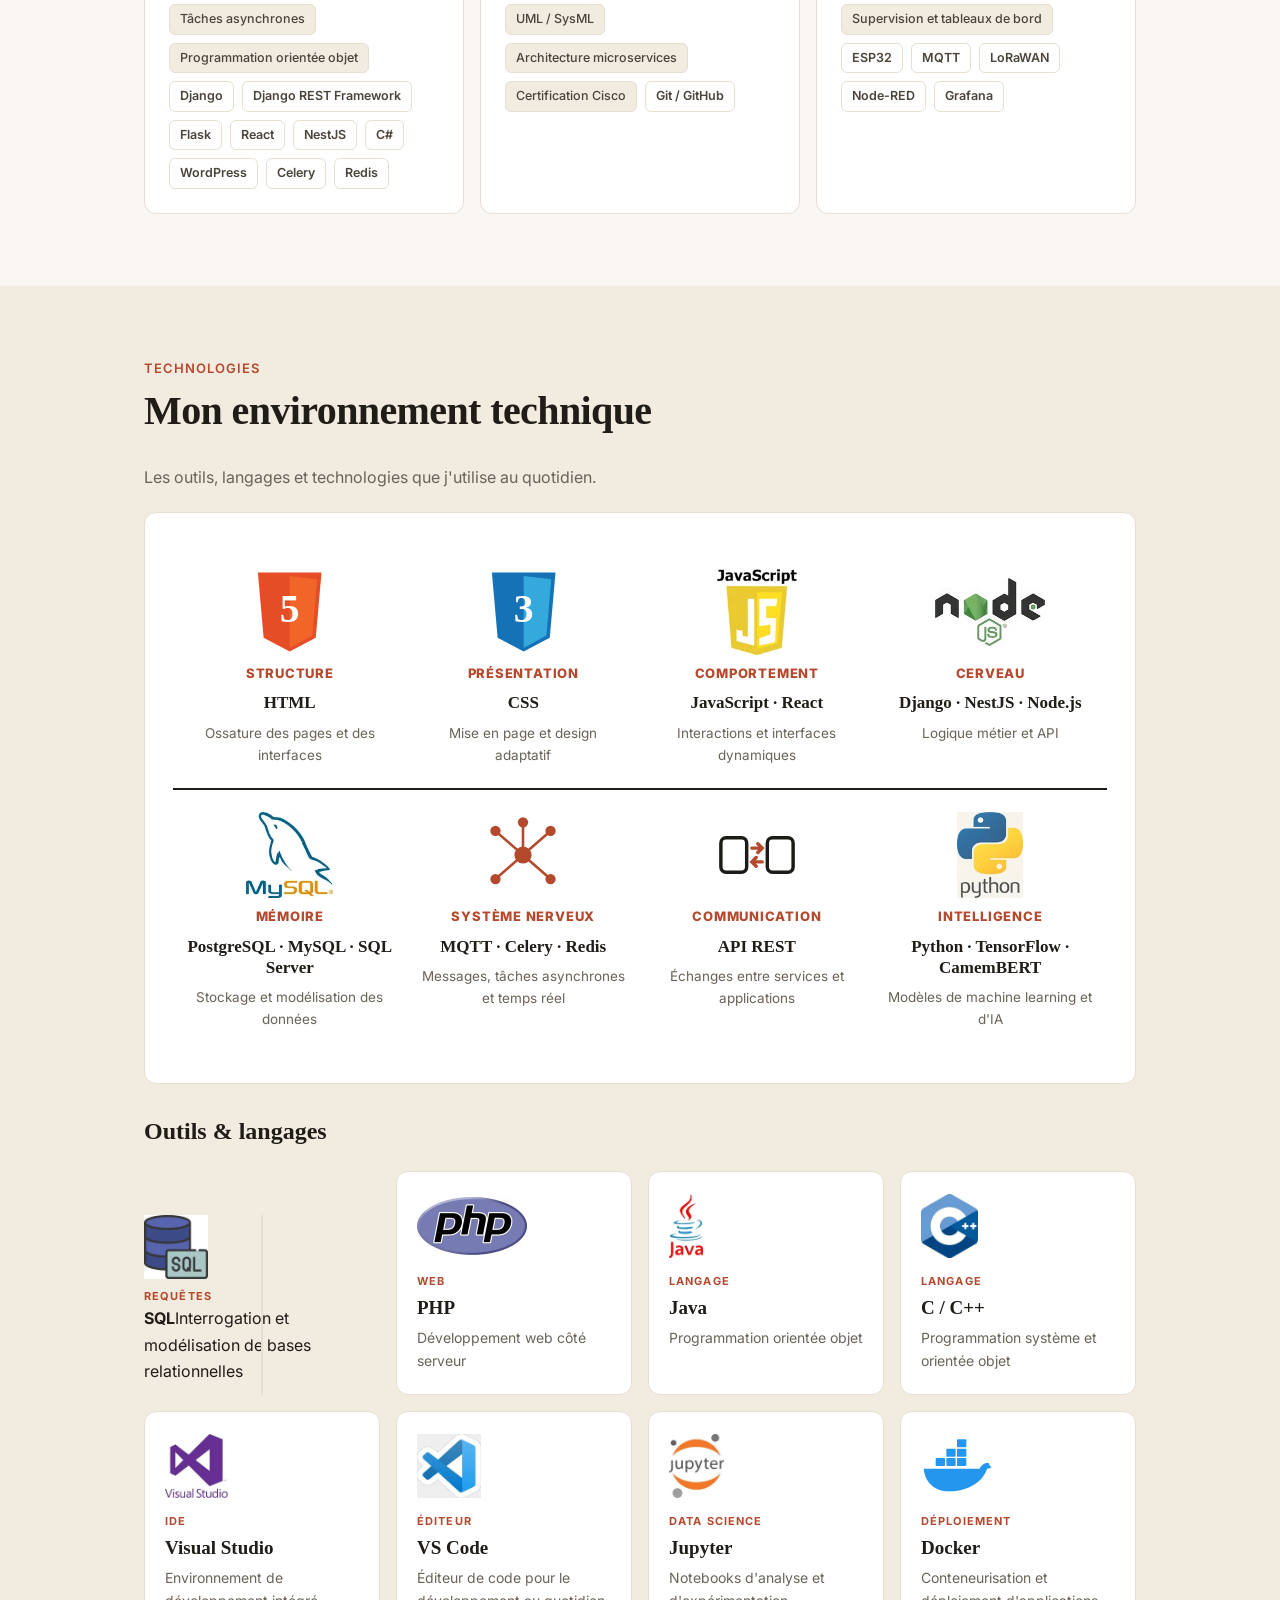
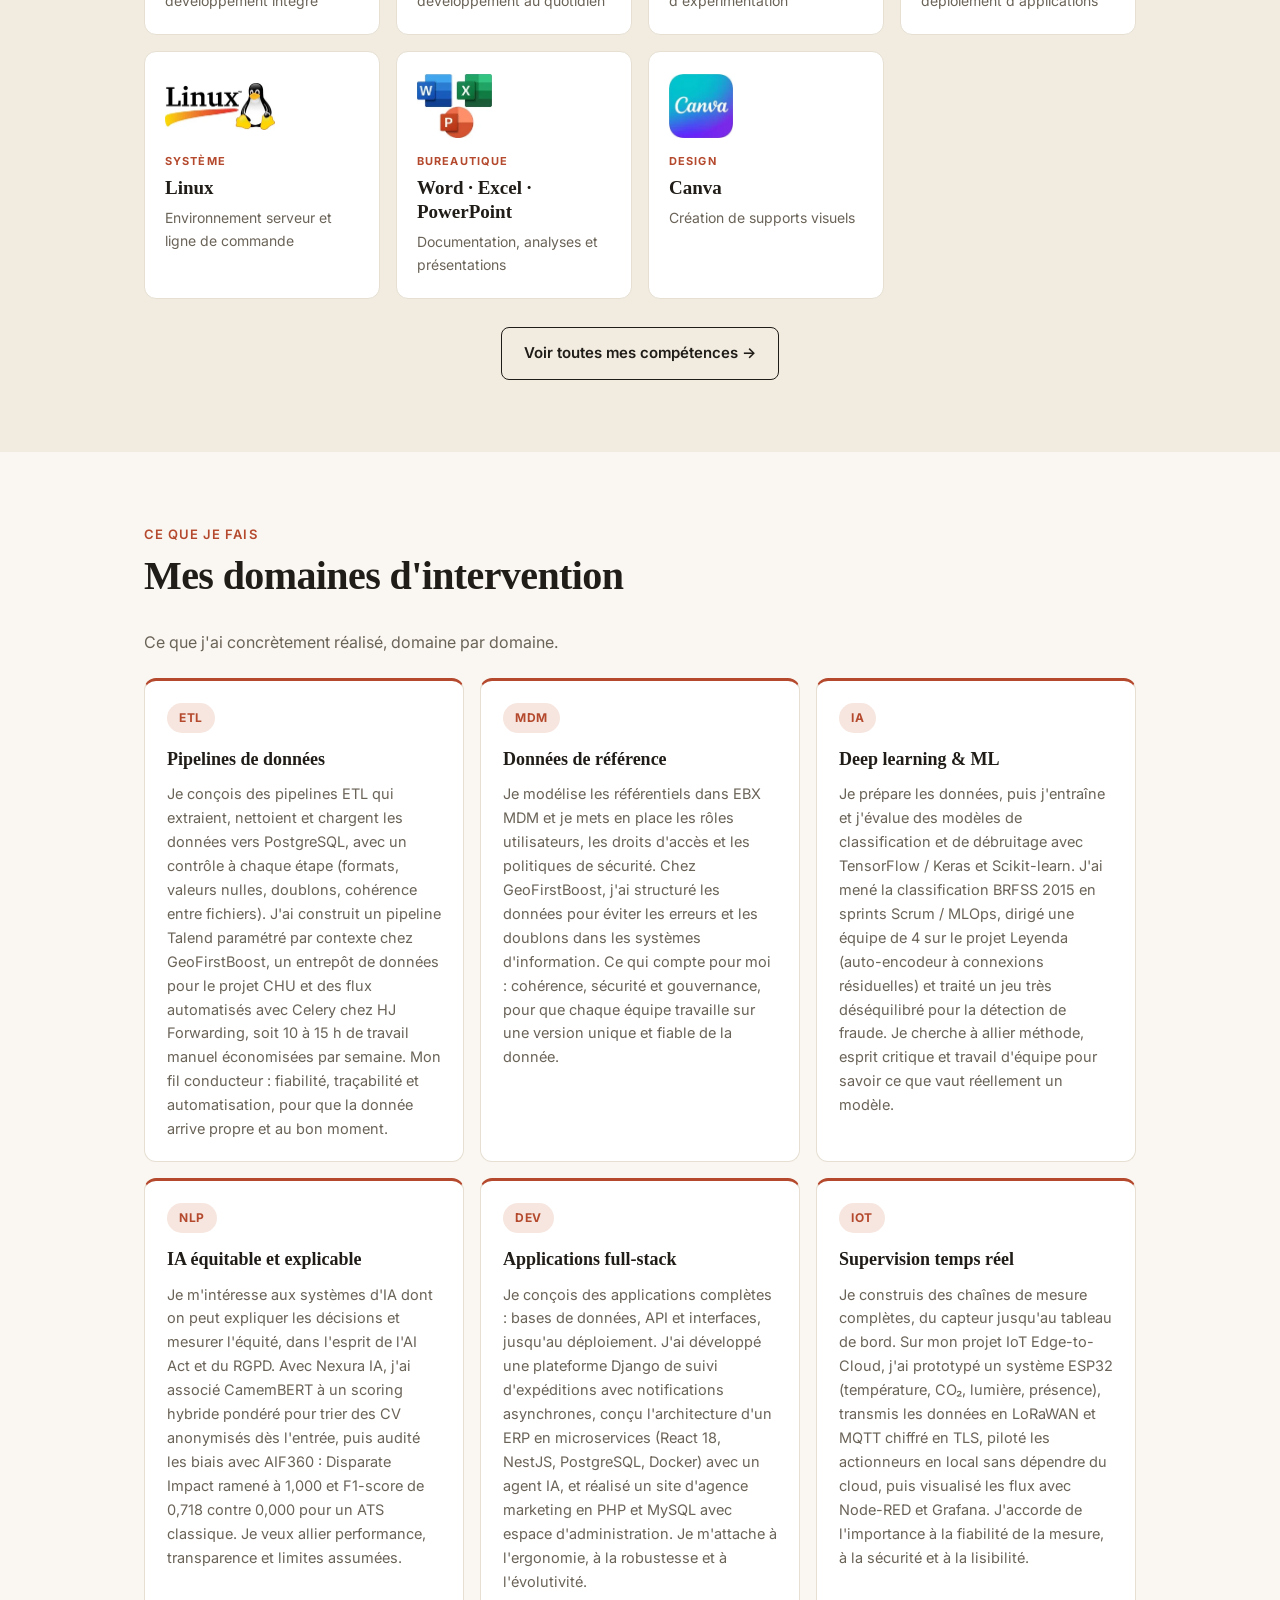
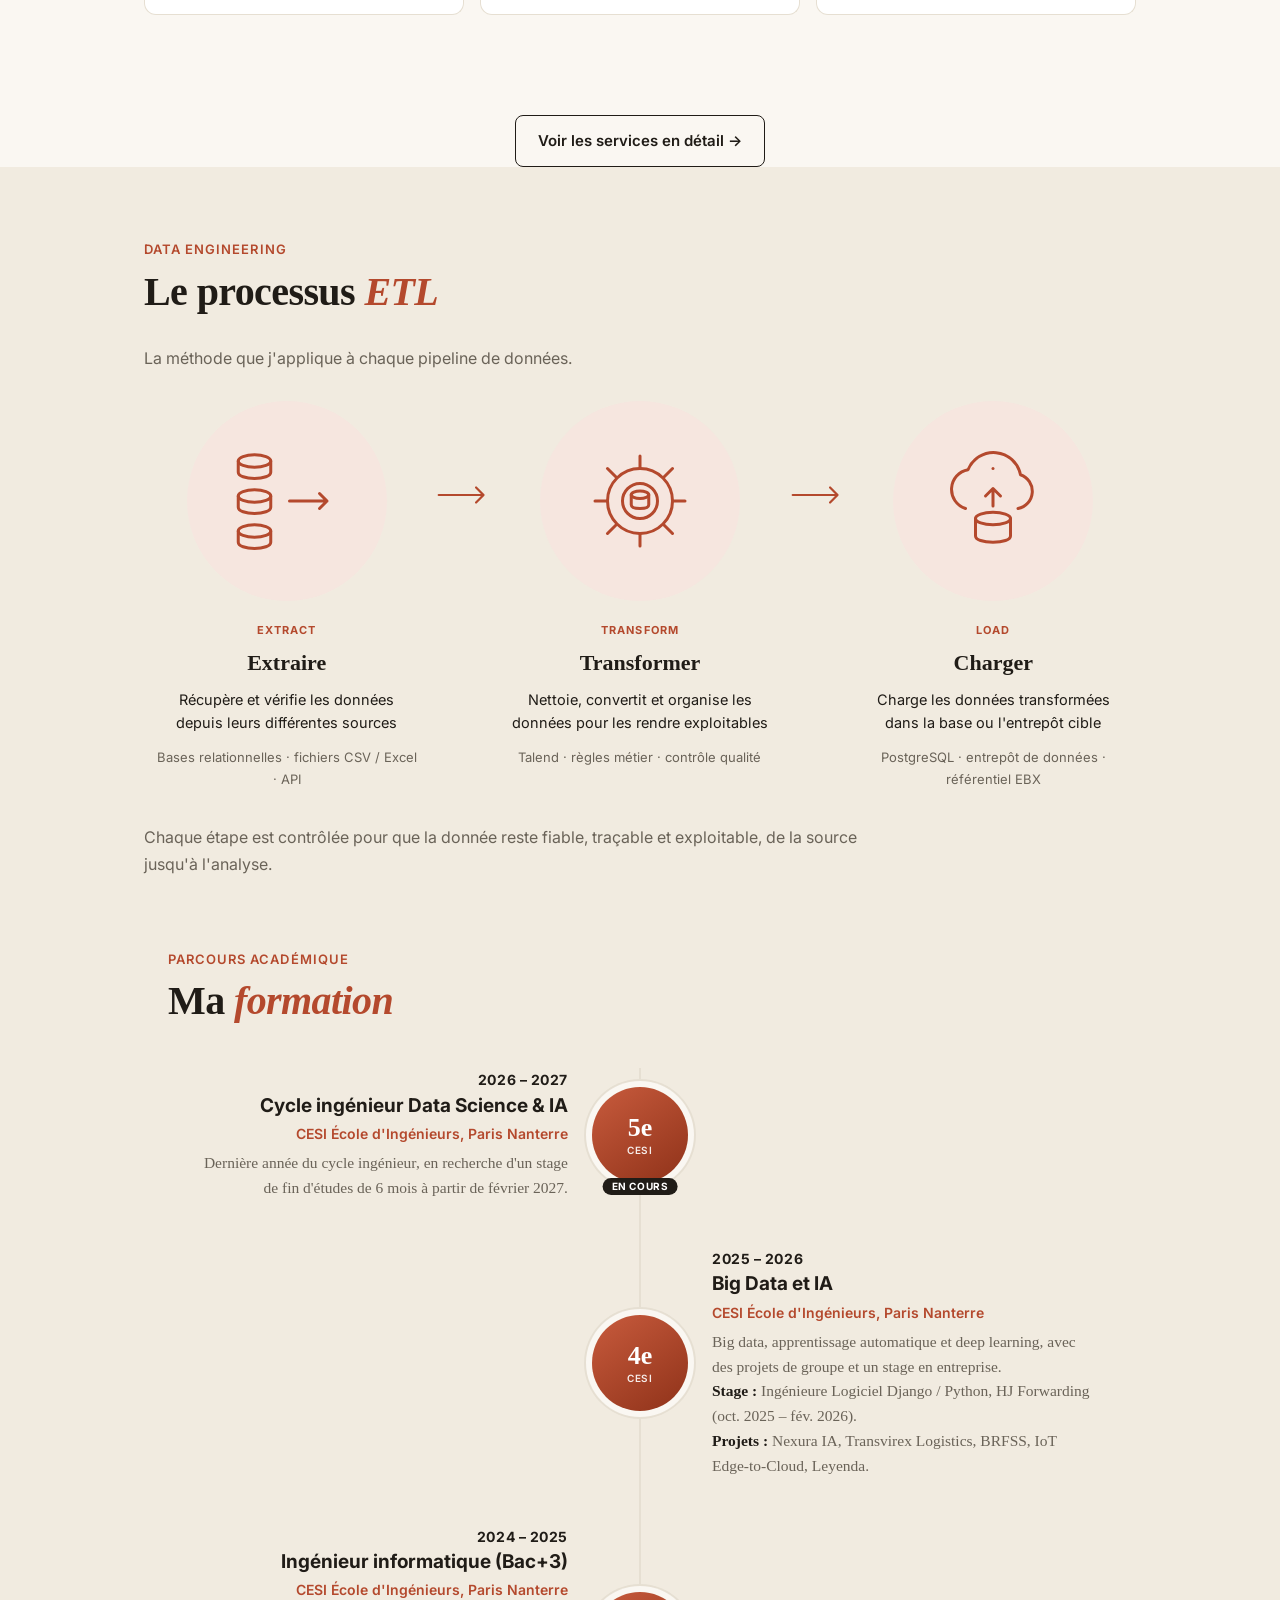
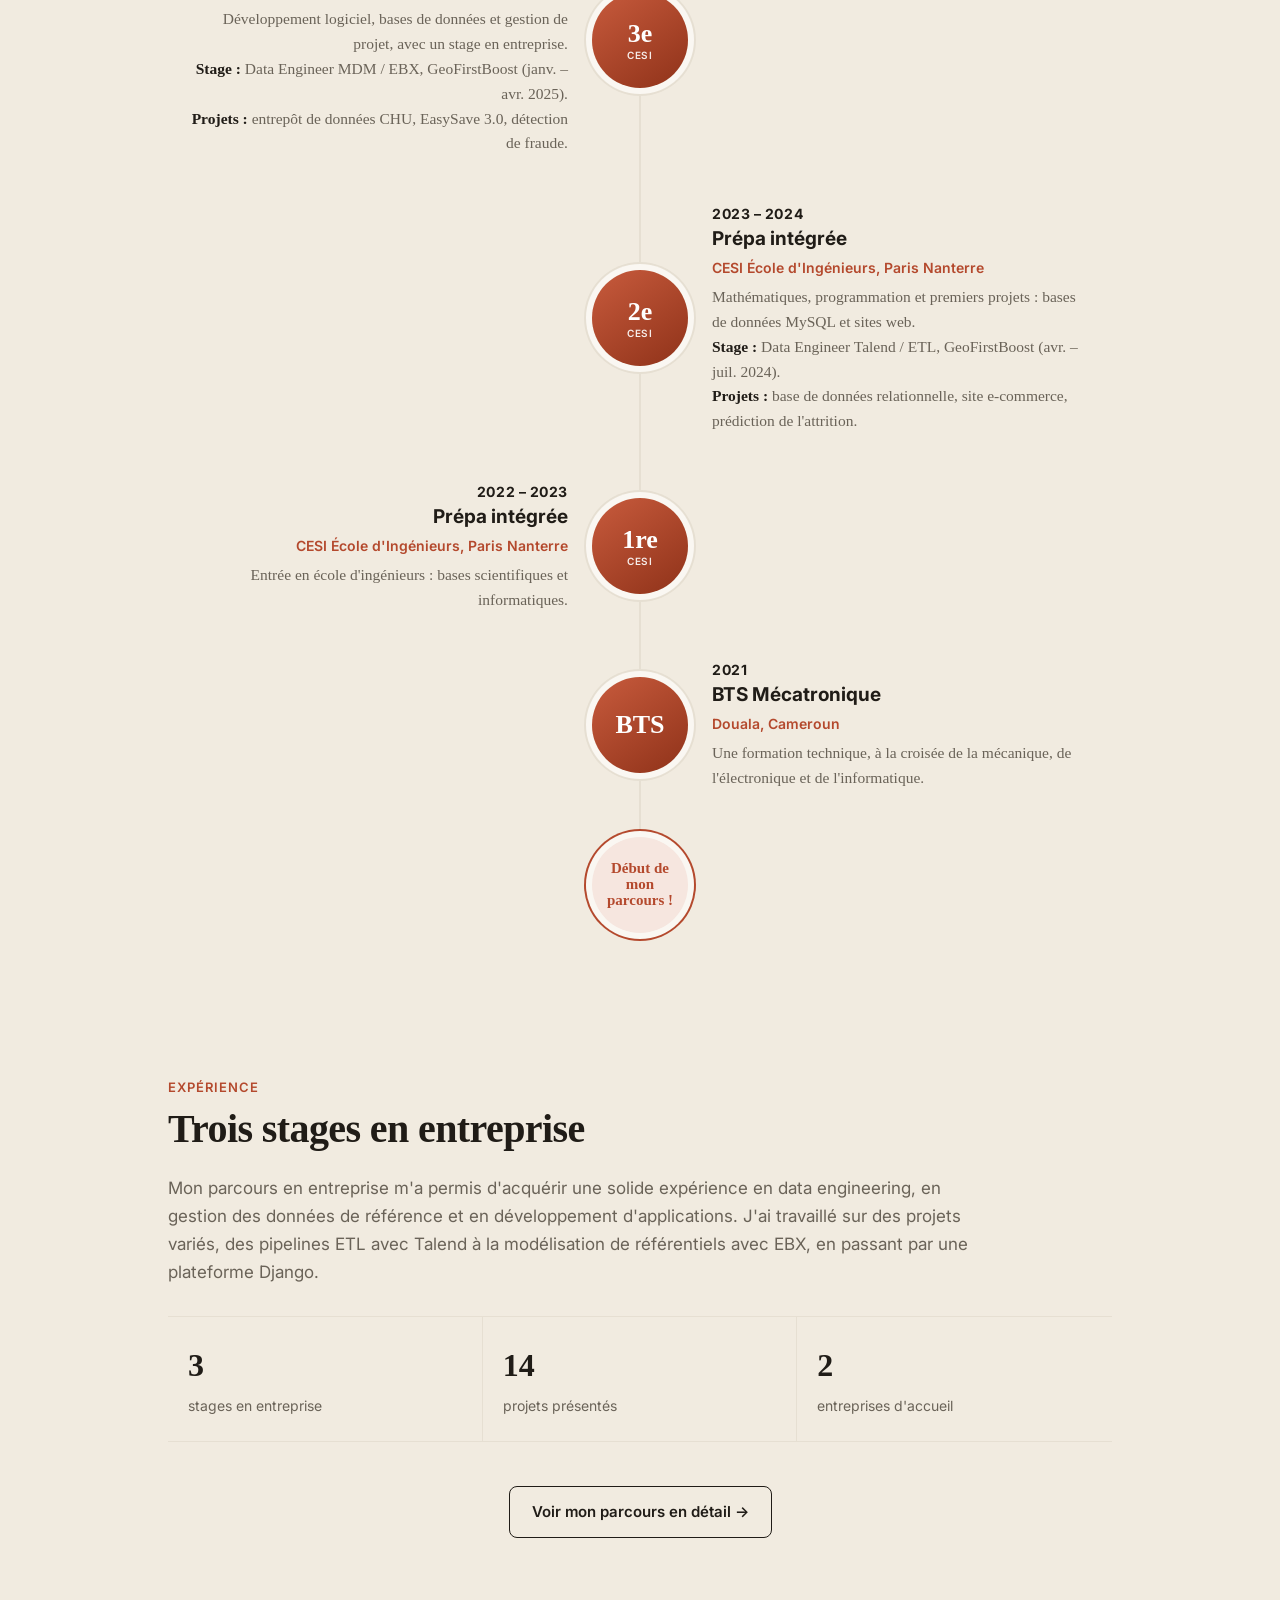
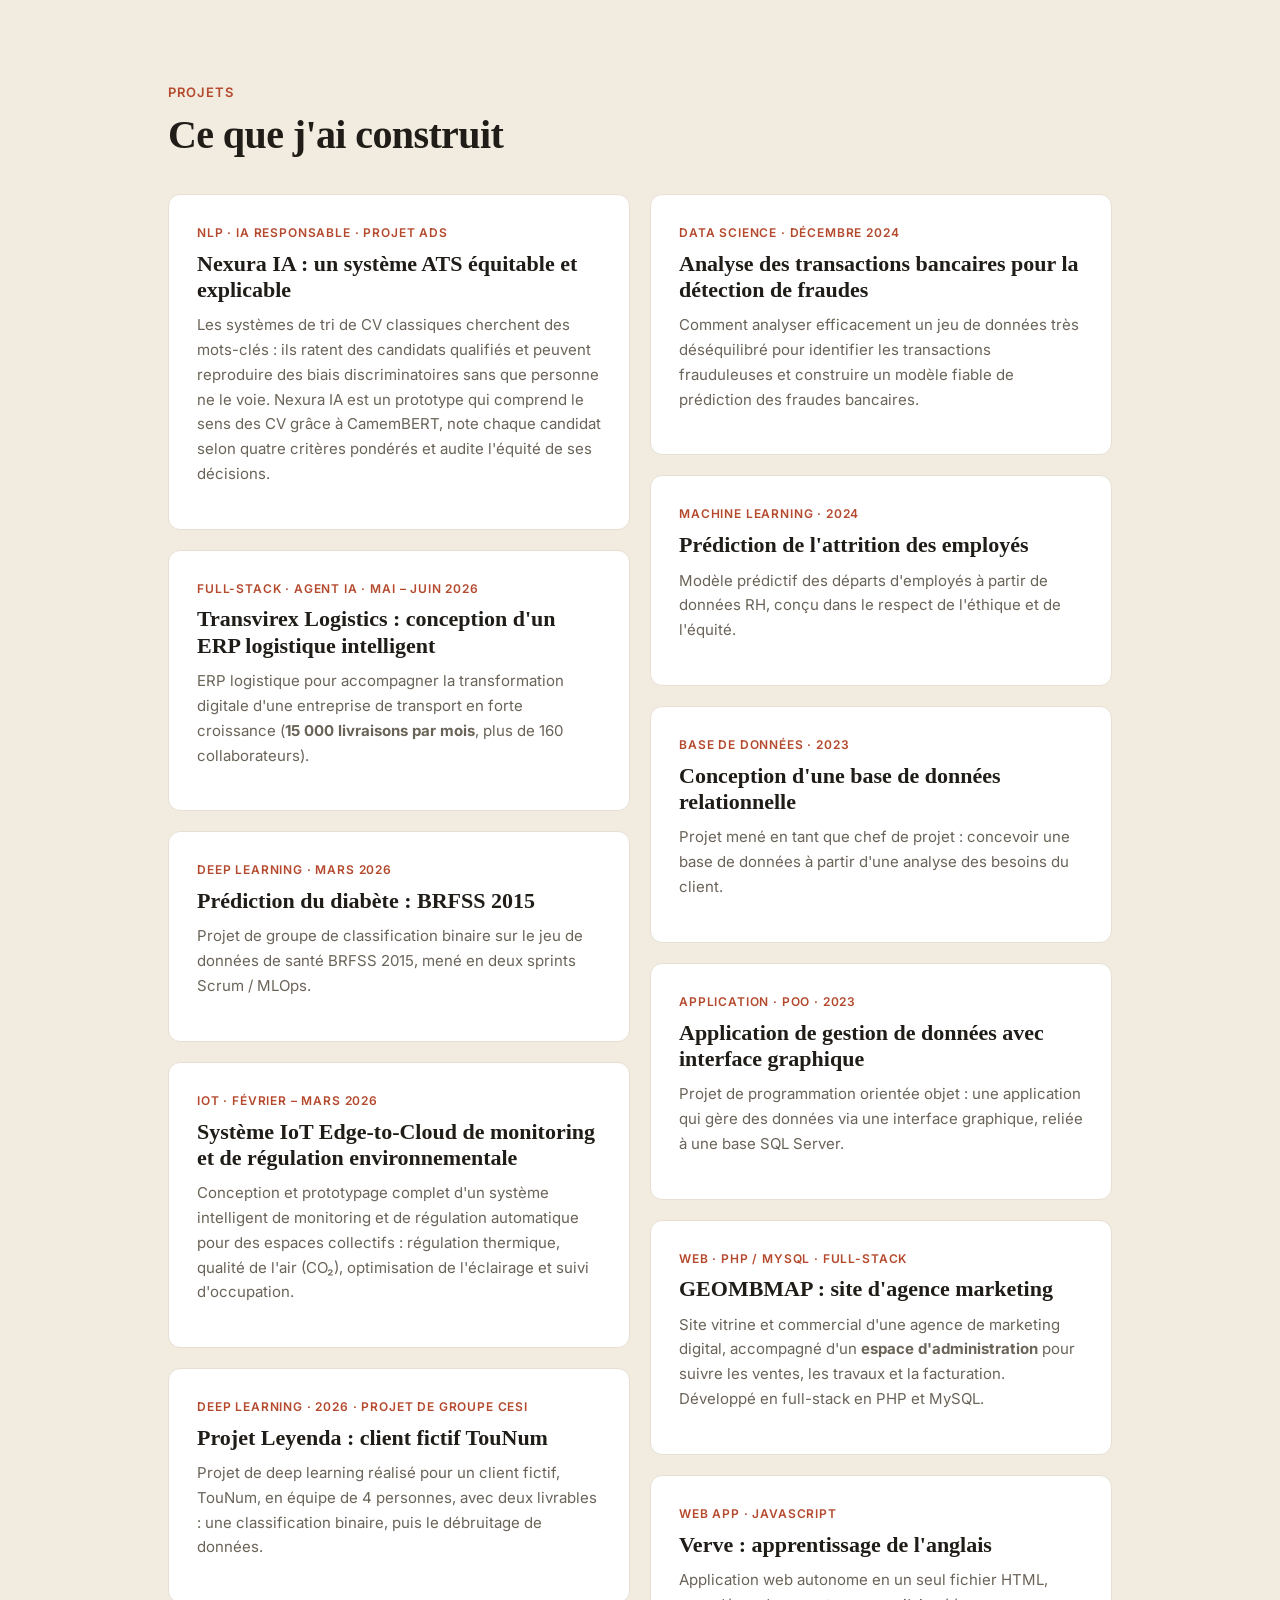
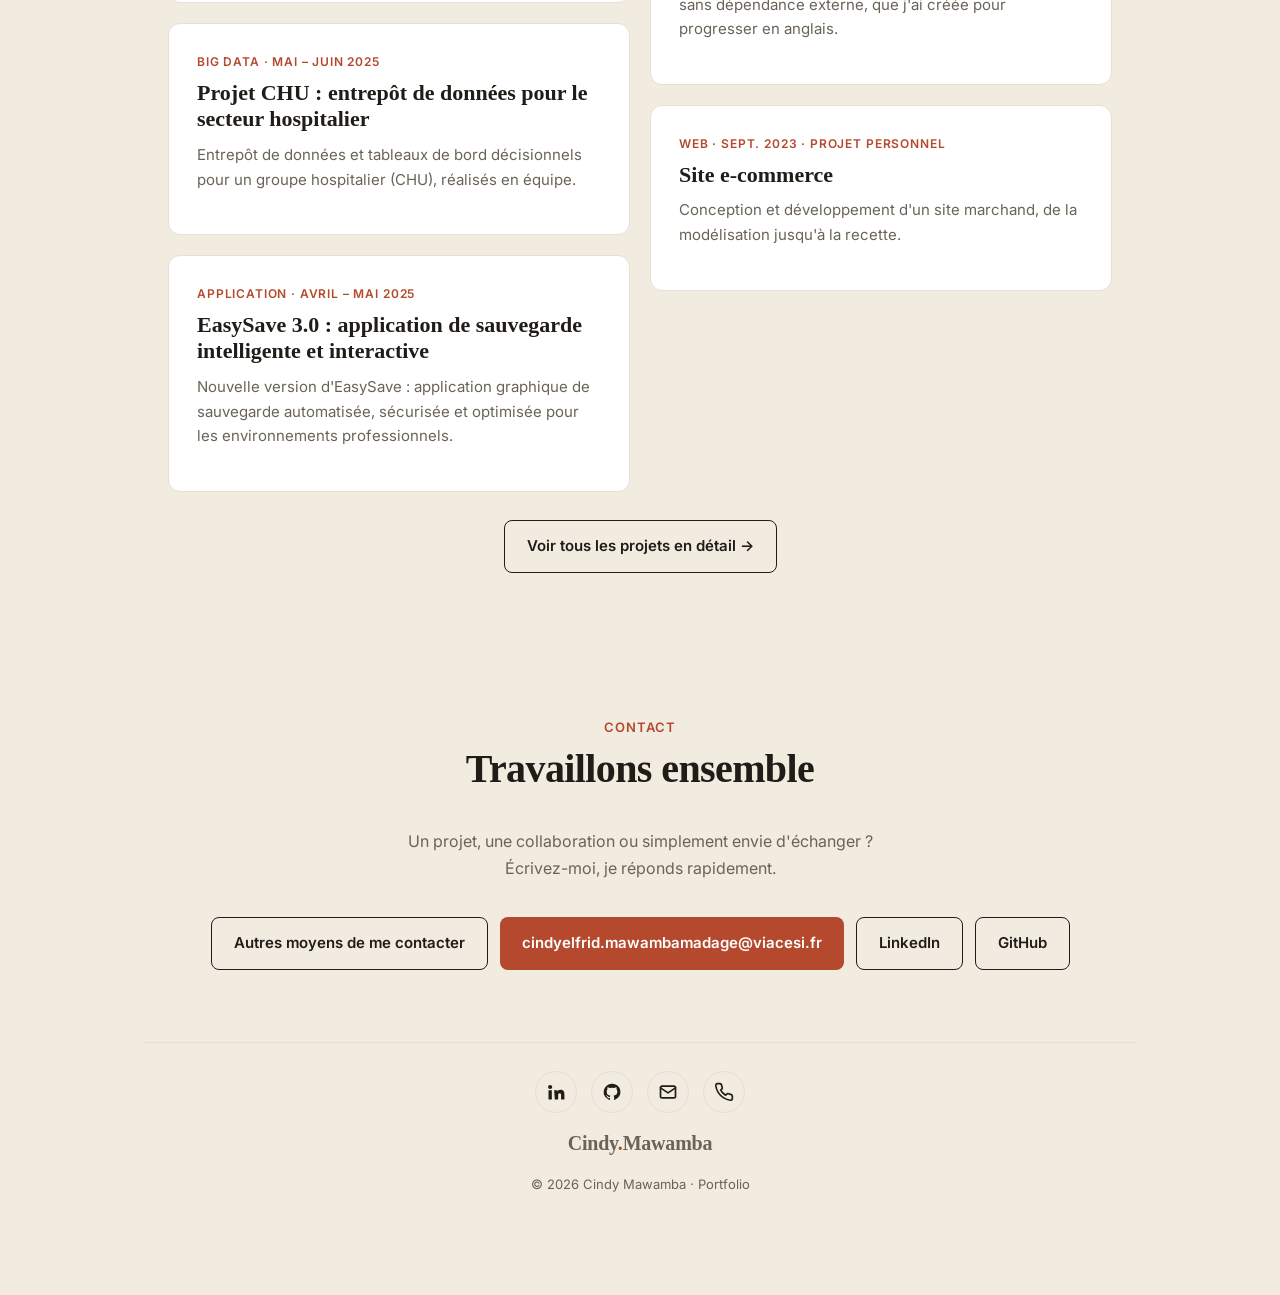
==== commit 7fc255d9: "Portfolio : formulations variées, sous-titres de section, frise stages/projets, protocole Nexura, ph" ====
--- a/index.html
+++ b/index.html
@@ -359,6 +359,8 @@
 .hook .rot{font-weight:700;color:var(--accent)}
 .hook .caret{background:var(--accent)}
 h1.hook{min-height:1.25em}@media(max-width:600px){h1.hook{min-height:2.45em}}
+.sec-sub{color:var(--muted);font-size:16px;margin:-6px 0 22px;max-width:640px}
+.fm-x{font-size:14px;margin-top:6px;color:var(--muted)}.fm-x b{color:var(--text)}
 </style>
 <link rel="stylesheet" href="responsive.css">
 <script src="i18n.js"></script>
@@ -430,6 +432,7 @@
   <div class="wrap reveal">
     <div class="eyebrow">compétences</div>
     <h2>Mes savoir-faire</h2>
+    <p class="sec-sub">Ce que je sais faire, par grands domaines.</p>
     <div class="skills">
       <div class="skill">
         <h3>Data engineering</h3>
@@ -464,6 +467,7 @@
   <div class="wrap reveal">
     <div class="eyebrow">technologies</div>
     <h2>Mon environnement technique</h2>
+    <p class="sec-sub">Les outils, langages et technologies que j'utilise au quotidien.</p>
     <div class="short-board"><div class="short-grid"><div class="sh"><div class="sh-ic"><svg viewBox="0 0 90 100" aria-label="HTML"><path d="M8 4h74l-6.700 76L45 96 14.700 80z" fill="#e44d26"/><path d="M45 8v84l26.500-14.700L77 12z" fill="#f16529"/><text x="45" y="62" text-anchor="middle" font-family="Times New Roman,serif" font-weight="700" font-size="46" fill="#fff">5</text></svg></div><div class="sh-lab">Structure</div><b>HTML</b><span>Ossature des pages et des interfaces</span></div><div class="sh"><div class="sh-ic"><svg viewBox="0 0 90 100" aria-label="CSS"><path d="M8 4h74l-6.700 76L45 96 14.700 80z" fill="#1572b6"/><path d="M45 8v84l26.500-14.700L77 12z" fill="#33a9dc"/><text x="45" y="62" text-anchor="middle" font-family="Times New Roman,serif" font-weight="700" font-size="46" fill="#fff">3</text></svg></div><div class="sh-lab">Présentation</div><b>CSS</b><span>Mise en page et design adaptatif</span></div><div class="sh"><div class="sh-ic"><img loading="lazy" decoding="async" src="img/p-0b0ebadf81.webp" alt="JavaScript"></div><div class="sh-lab">Comportement</div><b>JavaScript · React</b><span>Interactions et interfaces dynamiques</span></div><div class="sh"><div class="sh-ic"><img loading="lazy" decoding="async" src="img/p-b4b1abcef9.webp" alt="Node.js"></div><div class="sh-lab">Cerveau</div><b>Django · NestJS · Node.js</b><span>Logique métier et API</span></div><div class="sh"><div class="sh-ic"><img loading="lazy" decoding="async" src="img/p-fe1b1d8f82.webp" alt="MySQL"></div><div class="sh-lab">Mémoire</div><b>PostgreSQL · MySQL · SQL Server</b><span>Stockage et modélisation des données</span></div><div class="sh"><div class="sh-ic"><svg viewBox="0 0 100 100" aria-label="messages"><g stroke="var(--accent)" stroke-width="3" fill="none" stroke-linecap="round"><path d="M50 50L18 22M50 50L82 22M50 50L18 78M50 50L82 78M50 50V12"/></g><g fill="var(--accent)"><circle cx="50" cy="50" r="10"/><circle cx="18" cy="22" r="6"/><circle cx="82" cy="22" r="6"/><circle cx="18" cy="78" r="6"/><circle cx="82" cy="78" r="6"/><circle cx="50" cy="12" r="6"/></g></svg></div><div class="sh-lab">Système nerveux</div><b>MQTT · Celery · Redis</b><span>Messages, tâches asynchrones et temps réel</span></div><div class="sh"><div class="sh-ic"><svg viewBox="0 0 100 100" aria-label="API REST"><rect x="8" y="30" width="30" height="40" rx="6" fill="none" stroke="#1c1b18" stroke-width="4"/><rect x="62" y="30" width="30" height="40" rx="6" fill="none" stroke="#1c1b18" stroke-width="4"/><g stroke="var(--accent)" stroke-width="4" stroke-linecap="round" fill="none"><path d="M44 42h12m-5-5l5 5-5 5"/><path d="M56 58H44m5-5l-5 5 5 5"/></g></svg></div><div class="sh-lab">Communication</div><b>API REST</b><span>Échanges entre services et applications</span></div><div class="sh"><div class="sh-ic"><img loading="lazy" decoding="async" src="img/p-17dac8e61c.webp" alt="Python"></div><div class="sh-lab">Intelligence</div><b>Python · TensorFlow · CamemBERT</b><span>Modèles de machine learning et d'IA</span></div></div></div>
     <div class="tool-board"><div class="tool-title">Outils &amp; langages</div><div class="tool-grid"><div class="fmtl"><div class="tl-ic"><img src="img/p-b7508c1023.webp" alt="SQL" loading="lazy"></div><div class="tl-lab">Requêtes</div><b>SQL</b><span>Interrogation et modélisation de bases relationnelles</span></div><div class="tl"><div class="tl-ic"><img src="img/p-2bcde7c2ca.webp" alt="PHP" loading="lazy"></div><div class="tl-lab">Web</div><b>PHP</b><span>Développement web côté serveur</span></div><div class="tl"><div class="tl-ic"><img src="img/p-30df5212b1.webp" alt="Java" loading="lazy"></div><div class="tl-lab">Langage</div><b>Java</b><span>Programmation orientée objet</span></div><div class="tl"><div class="tl-ic"><img src="img/p-84f8b203fd.webp" alt="C / C++" loading="lazy"></div><div class="tl-lab">Langage</div><b>C / C++</b><span>Programmation système et orientée objet</span></div><div class="tl"><div class="tl-ic"><img src="img/p-4d71b983f8.webp" alt="Visual Studio" loading="lazy"></div><div class="tl-lab">IDE</div><b>Visual Studio</b><span>Environnement de développement intégré</span></div><div class="tl"><div class="tl-ic"><img src="img/p-a11977c94a.webp" alt="VS Code" loading="lazy"></div><div class="tl-lab">Éditeur</div><b>VS Code</b><span>Éditeur de code pour le développement au quotidien</span></div><div class="tl"><div class="tl-ic"><img src="img/p-2f57139fba.webp" alt="Jupyter" loading="lazy"></div><div class="tl-lab">Data science</div><b>Jupyter</b><span>Notebooks d'analyse et d'expérimentation</span></div><div class="tl"><div class="tl-ic"><svg viewBox="0 0 120 84" aria-label="Docker"><g fill="#2496ed"><rect x="22" y="30" width="14" height="12" rx="1.500"/><rect x="38" y="30" width="14" height="12" rx="1.500"/><rect x="54" y="30" width="14" height="12" rx="1.500"/><rect x="38" y="16" width="14" height="12" rx="1.500"/><rect x="54" y="16" width="14" height="12" rx="1.500"/><rect x="54" y="2" width="14" height="12" rx="1.500"/><path d="M4 46h84c4-8 10-9 14-8 0 3 2 5 4 6-2 1-4 2-7 2C93 66 70 80 42 80 20 80 6 66 4 46z"/></g></svg></div><div class="tl-lab">Déploiement</div><b>Docker</b><span>Conteneurisation et déploiement d'applications</span></div><div class="tl"><div class="tl-ic"><img src="img/p-f7208f47d9.webp" alt="Linux" loading="lazy"></div><div class="tl-lab">Système</div><b>Linux</b><span>Environnement serveur et ligne de commande</span></div><div class="tl"><div class="tl-ic"><img src="img/p-9eded6230a.webp" alt="Word · Excel · PowerPoint" loading="lazy"></div><div class="tl-lab">Bureautique</div><b>Word · Excel · PowerPoint</b><span>Documentation, analyses et présentations</span></div><div class="tl"><div class="tl-ic"><img src="img/p-2510af9bca.webp" alt="Canva" loading="lazy"></div><div class="tl-lab">Design</div><b>Canva</b><span>Création de supports visuels</span></div></div></div>
       </div>
@@ -473,13 +477,14 @@
   <div class="wrap reveal">
     <div class="eyebrow">ce que je fais</div>
     <h2>Mes domaines d'intervention</h2>
+    <p class="sec-sub">Ce que j'ai concrètement réalisé, domaine par domaine.</p>
     <div class="services">
-      <div class="service"><div class="ico">ETL</div><div class="svc-body"><h3>Pipelines de données</h3><p>Expertise en intégration de données : conception de pipelines ETL qui extraient, nettoient et chargent les données vers PostgreSQL, avec un contrôle à chaque étape (formats, valeurs nulles, doublons, cohérence entre fichiers). J'ai construit un pipeline Talend paramétré par contexte chez GeoFirstBoost, un entrepôt de données pour le projet CHU et des flux automatisés avec Celery chez HJ Forwarding, soit 10 à 15 h de travail manuel économisées par semaine. Mon approche combine fiabilité, traçabilité et automatisation pour que la donnée arrive propre et au bon moment.</p></div></div>
-      <div class="service"><div class="ico">MDM</div><div class="svc-body"><h3>Données de référence</h3><p>Expertise en gestion des données de référence : modélisation des référentiels dans EBX MDM, création des rôles utilisateurs, des droits d'accès et des politiques de sécurité. Chez GeoFirstBoost, j'ai structuré les données pour éviter les erreurs et les doublons dans les systèmes d'information. Mon approche combine cohérence, sécurité et gouvernance pour que chaque équipe travaille sur une version unique et fiable de la donnée.</p></div></div>
-      <div class="service"><div class="ico">IA</div><div class="svc-body"><h3>Deep learning &amp; ML</h3><p>Expertise en machine learning et deep learning : préparation des données, entraînement et évaluation de modèles de classification et de débruitage, avec TensorFlow / Keras et Scikit-learn. J'ai mené la classification BRFSS 2015 en sprints Scrum / MLOps, dirigé une équipe de 4 sur le projet Leyenda (auto-encodeur à connexions résiduelles) et traité un jeu très déséquilibré pour la détection de fraude. Mon approche combine méthode, esprit critique et travail d'équipe pour savoir ce que vaut réellement un modèle.</p></div></div>
-      <div class="service"><div class="ico">NLP</div><div class="svc-body"><h3>IA équitable et explicable</h3><p>Expertise en IA responsable : conception de systèmes dont on peut expliquer les décisions et mesurer l'équité, dans l'esprit de l'AI Act et du RGPD. Avec Nexura IA, j'ai associé CamemBERT à un scoring hybride pondéré pour trier des CV anonymisés dès l'entrée, puis audité les biais avec AIF360 : Disparate Impact ramené à 1,000 et F1-score de 0,718 contre 0,000 pour un ATS classique. Mon approche combine performance, transparence et limites assumées.</p></div></div>
-      <div class="service"><div class="ico">Dev</div><div class="svc-body"><h3>Applications full-stack</h3><p>Expertise en développement full-stack : conception de bases de données, d'API et d'interfaces, jusqu'au déploiement. J'ai développé une plateforme Django de suivi d'expéditions avec notifications asynchrones, conçu l'architecture d'un ERP en microservices (React 18, NestJS, PostgreSQL, Docker) avec un agent IA, et réalisé un site d'agence marketing en PHP et MySQL avec espace d'administration. Mon approche combine ergonomie, robustesse et évolutivité.</p></div></div>
-      <div class="service"><div class="ico">IoT</div><div class="svc-body"><h3>Supervision temps réel</h3><p>Expertise en supervision temps réel : conception de chaînes de mesure complètes, du capteur jusqu'au tableau de bord. Sur mon projet IoT Edge-to-Cloud, j'ai prototypé un système ESP32 (température, CO₂, lumière, présence), transmis les données en LoRaWAN et MQTT chiffré en TLS, piloté les actionneurs en local sans dépendre du cloud, puis visualisé les flux avec Node-RED et Grafana. Mon approche combine fiabilité de la mesure, sécurité et lisibilité.</p></div></div>
+      <div class="service"><div class="ico">ETL</div><div class="svc-body"><h3>Pipelines de données</h3><p>Je conçois des pipelines ETL qui extraient, nettoient et chargent les données vers PostgreSQL, avec un contrôle à chaque étape (formats, valeurs nulles, doublons, cohérence entre fichiers). J'ai construit un pipeline Talend paramétré par contexte chez GeoFirstBoost, un entrepôt de données pour le projet CHU et des flux automatisés avec Celery chez HJ Forwarding, soit 10 à 15 h de travail manuel économisées par semaine. Mon fil conducteur : fiabilité, traçabilité et automatisation, pour que la donnée arrive propre et au bon moment.</p></div></div>
+      <div class="service"><div class="ico">MDM</div><div class="svc-body"><h3>Données de référence</h3><p>Je modélise les référentiels dans EBX MDM et je mets en place les rôles utilisateurs, les droits d'accès et les politiques de sécurité. Chez GeoFirstBoost, j'ai structuré les données pour éviter les erreurs et les doublons dans les systèmes d'information. Ce qui compte pour moi : cohérence, sécurité et gouvernance, pour que chaque équipe travaille sur une version unique et fiable de la donnée.</p></div></div>
+      <div class="service"><div class="ico">IA</div><div class="svc-body"><h3>Deep learning &amp; ML</h3><p>Je prépare les données, puis j'entraîne et j'évalue des modèles de classification et de débruitage avec TensorFlow / Keras et Scikit-learn. J'ai mené la classification BRFSS 2015 en sprints Scrum / MLOps, dirigé une équipe de 4 sur le projet Leyenda (auto-encodeur à connexions résiduelles) et traité un jeu très déséquilibré pour la détection de fraude. Je cherche à allier méthode, esprit critique et travail d'équipe pour savoir ce que vaut réellement un modèle.</p></div></div>
+      <div class="service"><div class="ico">NLP</div><div class="svc-body"><h3>IA équitable et explicable</h3><p>Je m'intéresse aux systèmes d'IA dont on peut expliquer les décisions et mesurer l'équité, dans l'esprit de l'AI Act et du RGPD. Avec Nexura IA, j'ai associé CamemBERT à un scoring hybride pondéré pour trier des CV anonymisés dès l'entrée, puis audité les biais avec AIF360 : Disparate Impact ramené à 1,000 et F1-score de 0,718 contre 0,000 pour un ATS classique. Je veux allier performance, transparence et limites assumées.</p></div></div>
+      <div class="service"><div class="ico">Dev</div><div class="svc-body"><h3>Applications full-stack</h3><p>Je conçois des applications complètes : bases de données, API et interfaces, jusqu'au déploiement. J'ai développé une plateforme Django de suivi d'expéditions avec notifications asynchrones, conçu l'architecture d'un ERP en microservices (React 18, NestJS, PostgreSQL, Docker) avec un agent IA, et réalisé un site d'agence marketing en PHP et MySQL avec espace d'administration. Je m'attache à l'ergonomie, à la robustesse et à l'évolutivité.</p></div></div>
+      <div class="service"><div class="ico">IoT</div><div class="svc-body"><h3>Supervision temps réel</h3><p>Je construis des chaînes de mesure complètes, du capteur jusqu'au tableau de bord. Sur mon projet IoT Edge-to-Cloud, j'ai prototypé un système ESP32 (température, CO₂, lumière, présence), transmis les données en LoRaWAN et MQTT chiffré en TLS, piloté les actionneurs en local sans dépendre du cloud, puis visualisé les flux avec Node-RED et Grafana. J'accorde de l'importance à la fiabilité de la mesure, à la sécurité et à la lisibilité.</p></div></div>
     </div>
   </div>
 </section>
@@ -491,6 +496,7 @@
   <div class="wrap reveal">
     <div class="eyebrow">data engineering</div>
     <h2 id="etl-h">Le processus <em>ETL</em></h2>
+    <p class="sec-sub">La méthode que j'applique à chaque pipeline de données.</p>
     <div class="etl-flow"><div class="etl-step"><div class="etl-circle"><svg viewBox="0 0 120 120" fill="none" stroke="var(--accent)" stroke-width="2.4" stroke-linecap="round" stroke-linejoin="round"><g><ellipse cx="34" cy="28" rx="13" ry="5"/><path d="M21 28v9c0 3 6 5 13 5s13-2 13-5v-9"/><ellipse cx="34" cy="56" rx="13" ry="5"/><path d="M21 56v9c0 3 6 5 13 5s13-2 13-5v-9"/><ellipse cx="34" cy="84" rx="13" ry="5"/><path d="M21 84v9c0 3 6 5 13 5s13-2 13-5v-9"/></g><path d="M62 60h30m-6-6l6 6-6 6"/></svg></div><div class="etl-en">Extract</div><b>Extraire</b><p>Récupère et vérifie les données depuis leurs différentes sources</p><span>Bases relationnelles · fichiers CSV / Excel · API</span></div><div class="etl-arrow" aria-hidden="true"><svg viewBox="0 0 60 24" fill="none" stroke="var(--accent)" stroke-width="2.4" stroke-linecap="round" stroke-linejoin="round"><path d="M4 12h48m-8-8l8 8-8 8"/></svg></div><div class="etl-step"><div class="etl-circle"><svg viewBox="0 0 120 120" fill="none" stroke="var(--accent)" stroke-width="2.4" stroke-linecap="round" stroke-linejoin="round"><circle cx="60" cy="60" r="14"/><path d="M60 24v10M60 86v10M24 60h10M86 60h10M34 34l7 7M79 79l7 7M86 34l-7 7M41 79l-7 7"/><circle cx="60" cy="60" r="26"/><ellipse cx="60" cy="55" rx="7" ry="3"/><path d="M53 55v8c0 2 3 3 7 3s7-1 7-3v-8"/></svg></div><div class="etl-en">Transform</div><b>Transformer</b><p>Nettoie, convertit et organise les données pour les rendre exploitables</p><span>Talend · règles métier · contrôle qualité</span></div><div class="etl-arrow" aria-hidden="true"><svg viewBox="0 0 60 24" fill="none" stroke="var(--accent)" stroke-width="2.4" stroke-linecap="round" stroke-linejoin="round"><path d="M4 12h48m-8-8l8 8-8 8"/></svg></div><div class="etl-step"><div class="etl-circle"><svg viewBox="0 0 120 120" fill="none" stroke="var(--accent)" stroke-width="2.4" stroke-linecap="round" stroke-linejoin="round"><path d="M38 66a16 16 0 0 1 2-31 22 22 0 0 1 42 4 14 14 0 0 1-2 27"/><path d="M60 34v0"/><path d="M60 64V50m-6 6l6-6 6 6"/><ellipse cx="60" cy="74" rx="14" ry="5"/><path d="M46 74v14c0 3 6 5 14 5s14-2 14-5V74"/></svg></div><div class="etl-en">Load</div><b>Charger</b><p>Charge les données transformées dans la base ou l'entrepôt cible</p><span>PostgreSQL · entrepôt de données · référentiel EBX</span></div></div>
     <p class="etl-note">Chaque étape est contrôlée pour que la donnée reste fiable, traçable et exploitable, de la source jusqu'à l'analyse.</p>
 <section id="formation">
@@ -499,9 +505,9 @@
     <h2>Ma <em>formation</em></h2>
     <div class="fmtl">
       <div class="fm-i fm-now"><div class="fm-c"><span>5e<small>CESI</small></span></div><div class="fm-t"><div class="fm-date">2026 – 2027</div><h3>Cycle ingénieur Data Science &amp; IA</h3><div class="fm-school">CESI École d'Ingénieurs, Paris Nanterre</div><p>Dernière année du cycle ingénieur, en recherche d'un stage de fin d'études de 6 mois à partir de février 2027.</p></div></div>
-      <div class="fm-i"><div class="fm-c"><span>4e<small>CESI</small></span></div><div class="fm-t"><div class="fm-date">2025 – 2026</div><h3>Big Data et IA</h3><div class="fm-school">CESI École d'Ingénieurs, Paris Nanterre</div><p>Big data, apprentissage automatique et deep learning, avec des projets de groupe et un stage en entreprise.</p></div></div>
-      <div class="fm-i"><div class="fm-c"><span>3e<small>CESI</small></span></div><div class="fm-t"><div class="fm-date">2024 – 2025</div><h3>Ingénieur informatique (Bac+3)</h3><div class="fm-school">CESI École d'Ingénieurs, Paris Nanterre</div><p>Développement logiciel, bases de données et gestion de projet, avec un stage en entreprise.</p></div></div>
-      <div class="fm-i"><div class="fm-c"><span>2e<small>CESI</small></span></div><div class="fm-t"><div class="fm-date">2023 – 2024</div><h3>Prépa intégrée</h3><div class="fm-school">CESI École d'Ingénieurs, Paris Nanterre</div><p>Mathématiques, programmation et premiers projets : bases de données MySQL et sites web.</p></div></div>
+      <div class="fm-i"><div class="fm-c"><span>4e<small>CESI</small></span></div><div class="fm-t"><div class="fm-date">2025 – 2026</div><h3>Big Data et IA</h3><div class="fm-school">CESI École d'Ingénieurs, Paris Nanterre</div><p>Big data, apprentissage automatique et deep learning, avec des projets de groupe et un stage en entreprise.</p><p class="fm-x"><b>Stage :</b> Ingénieure Logiciel Django / Python, HJ Forwarding (oct. 2025 – fév. 2026).</p><p class="fm-x"><b>Projets :</b> Nexura IA, Transvirex Logistics, BRFSS, IoT Edge-to-Cloud, Leyenda.</p></div></div>
+      <div class="fm-i"><div class="fm-c"><span>3e<small>CESI</small></span></div><div class="fm-t"><div class="fm-date">2024 – 2025</div><h3>Ingénieur informatique (Bac+3)</h3><div class="fm-school">CESI École d'Ingénieurs, Paris Nanterre</div><p>Développement logiciel, bases de données et gestion de projet, avec un stage en entreprise.</p><p class="fm-x"><b>Stage :</b> Data Engineer MDM / EBX, GeoFirstBoost (janv. – avr. 2025).</p><p class="fm-x"><b>Projets :</b> entrepôt de données CHU, EasySave 3.0, détection de fraude.</p></div></div>
+      <div class="fm-i"><div class="fm-c"><span>2e<small>CESI</small></span></div><div class="fm-t"><div class="fm-date">2023 – 2024</div><h3>Prépa intégrée</h3><div class="fm-school">CESI École d'Ingénieurs, Paris Nanterre</div><p>Mathématiques, programmation et premiers projets : bases de données MySQL et sites web.</p><p class="fm-x"><b>Stage :</b> Data Engineer Talend / ETL, GeoFirstBoost (avr. – juil. 2024).</p><p class="fm-x"><b>Projets :</b> base de données relationnelle, site e-commerce, prédiction de l'attrition.</p></div></div>
       <div class="fm-i"><div class="fm-c"><span>1re<small>CESI</small></span></div><div class="fm-t"><div class="fm-date">2022 – 2023</div><h3>Prépa intégrée</h3><div class="fm-school">CESI École d'Ingénieurs, Paris Nanterre</div><p>Entrée en école d'ingénieurs : bases scientifiques et informatiques.</p></div></div>
       <div class="fm-i"><div class="fm-c"><span>BTS</span></div><div class="fm-t"><div class="fm-date">2021</div><h3>BTS Mécatronique</h3><div class="fm-school">Douala, Cameroun</div><p>Une formation technique, à la croisée de la mécanique, de l'électronique et de l'informatique.</p></div></div>
       <div class="fm-i fm-start"><div class="fm-c"><span>Début de mon parcours !</span></div></div>
@@ -550,7 +556,7 @@
   <div class="wrap reveal">
     <div class="eyebrow">contact</div>
     <h2>Travaillons ensemble</h2>
-    <p>Une opportunité en data engineering, Big Data ou IA ? Écrivez-moi, je réponds rapidement.</p>
+    <p>Un projet, une collaboration ou simplement envie d'échanger ? Écrivez-moi, je réponds rapidement.</p>
     <div class="cta">
       <a class="btn ghost" href="contact.html">Autres moyens de me contacter</a>
       <a class="btn primary" href="mailto:cindyelfrid.mawambamadage@viacesi.fr">cindyelfrid.mawambamadage@viacesi.fr</a>
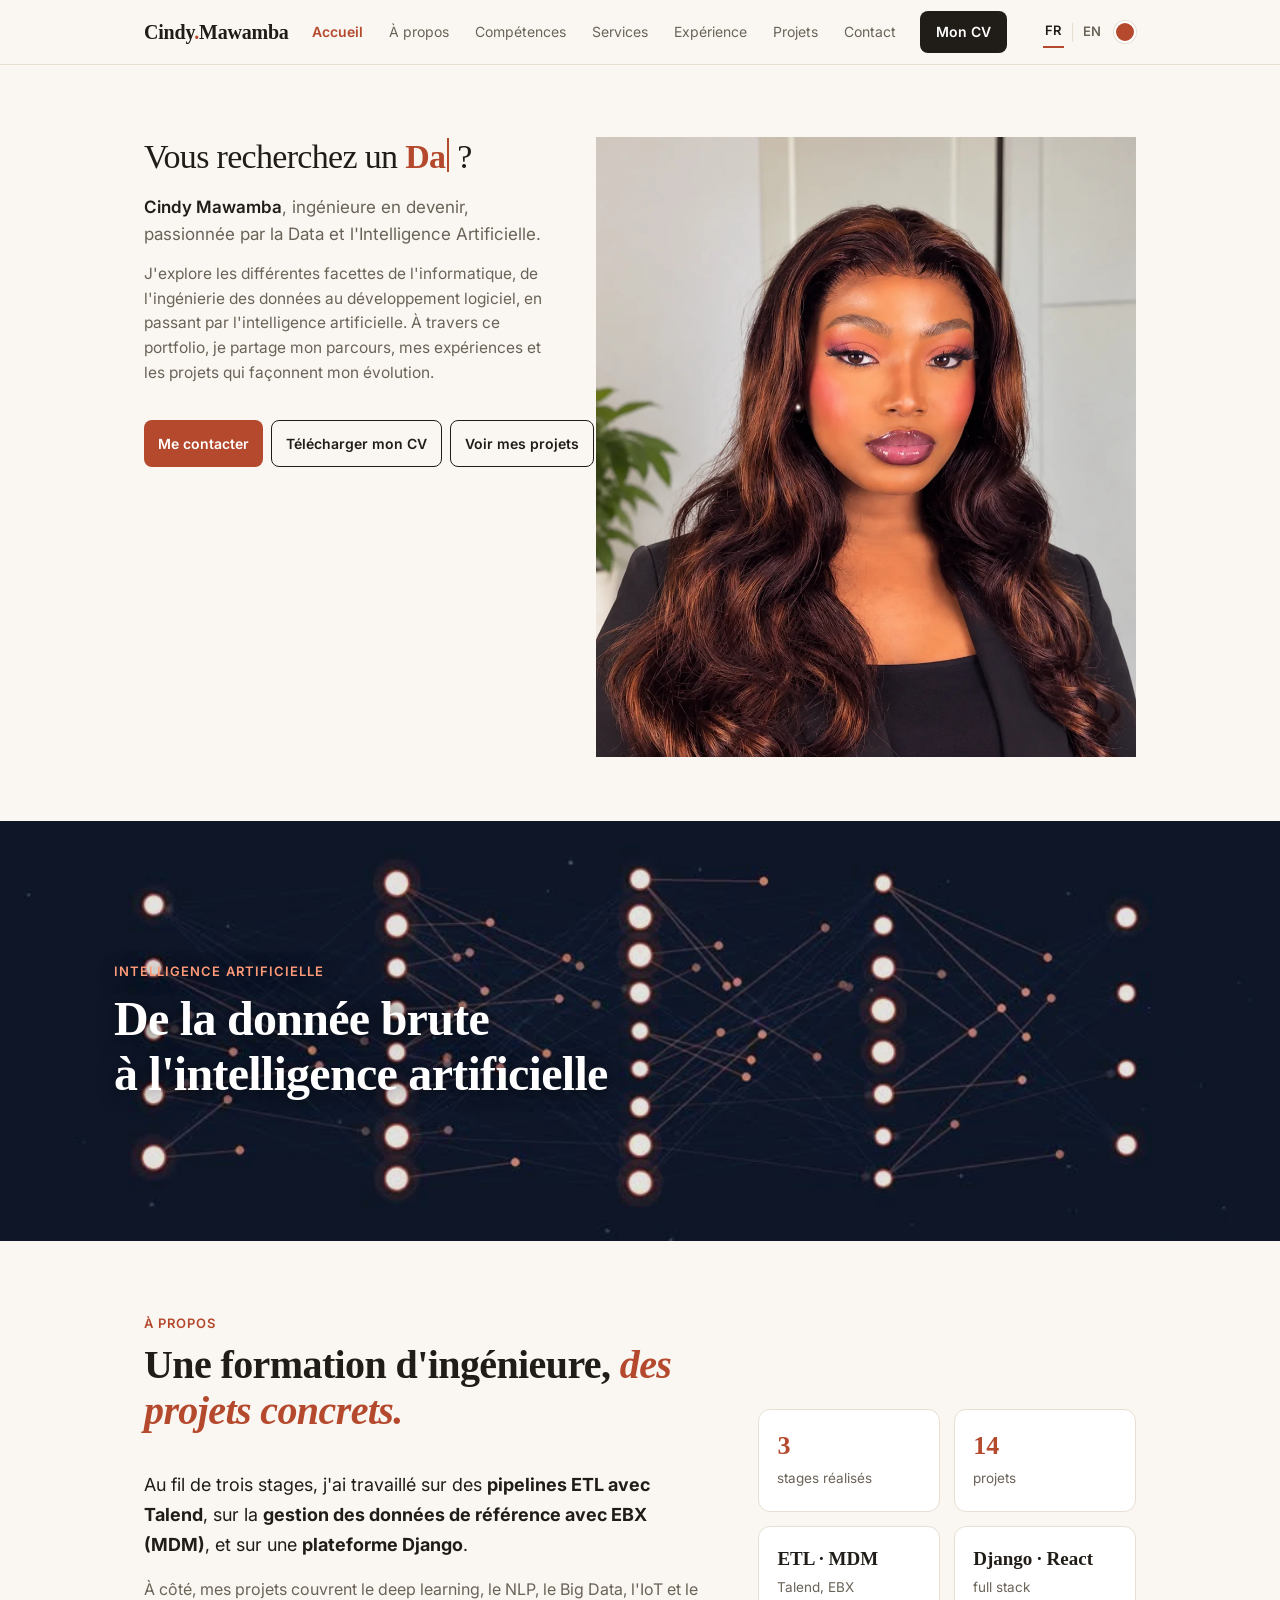
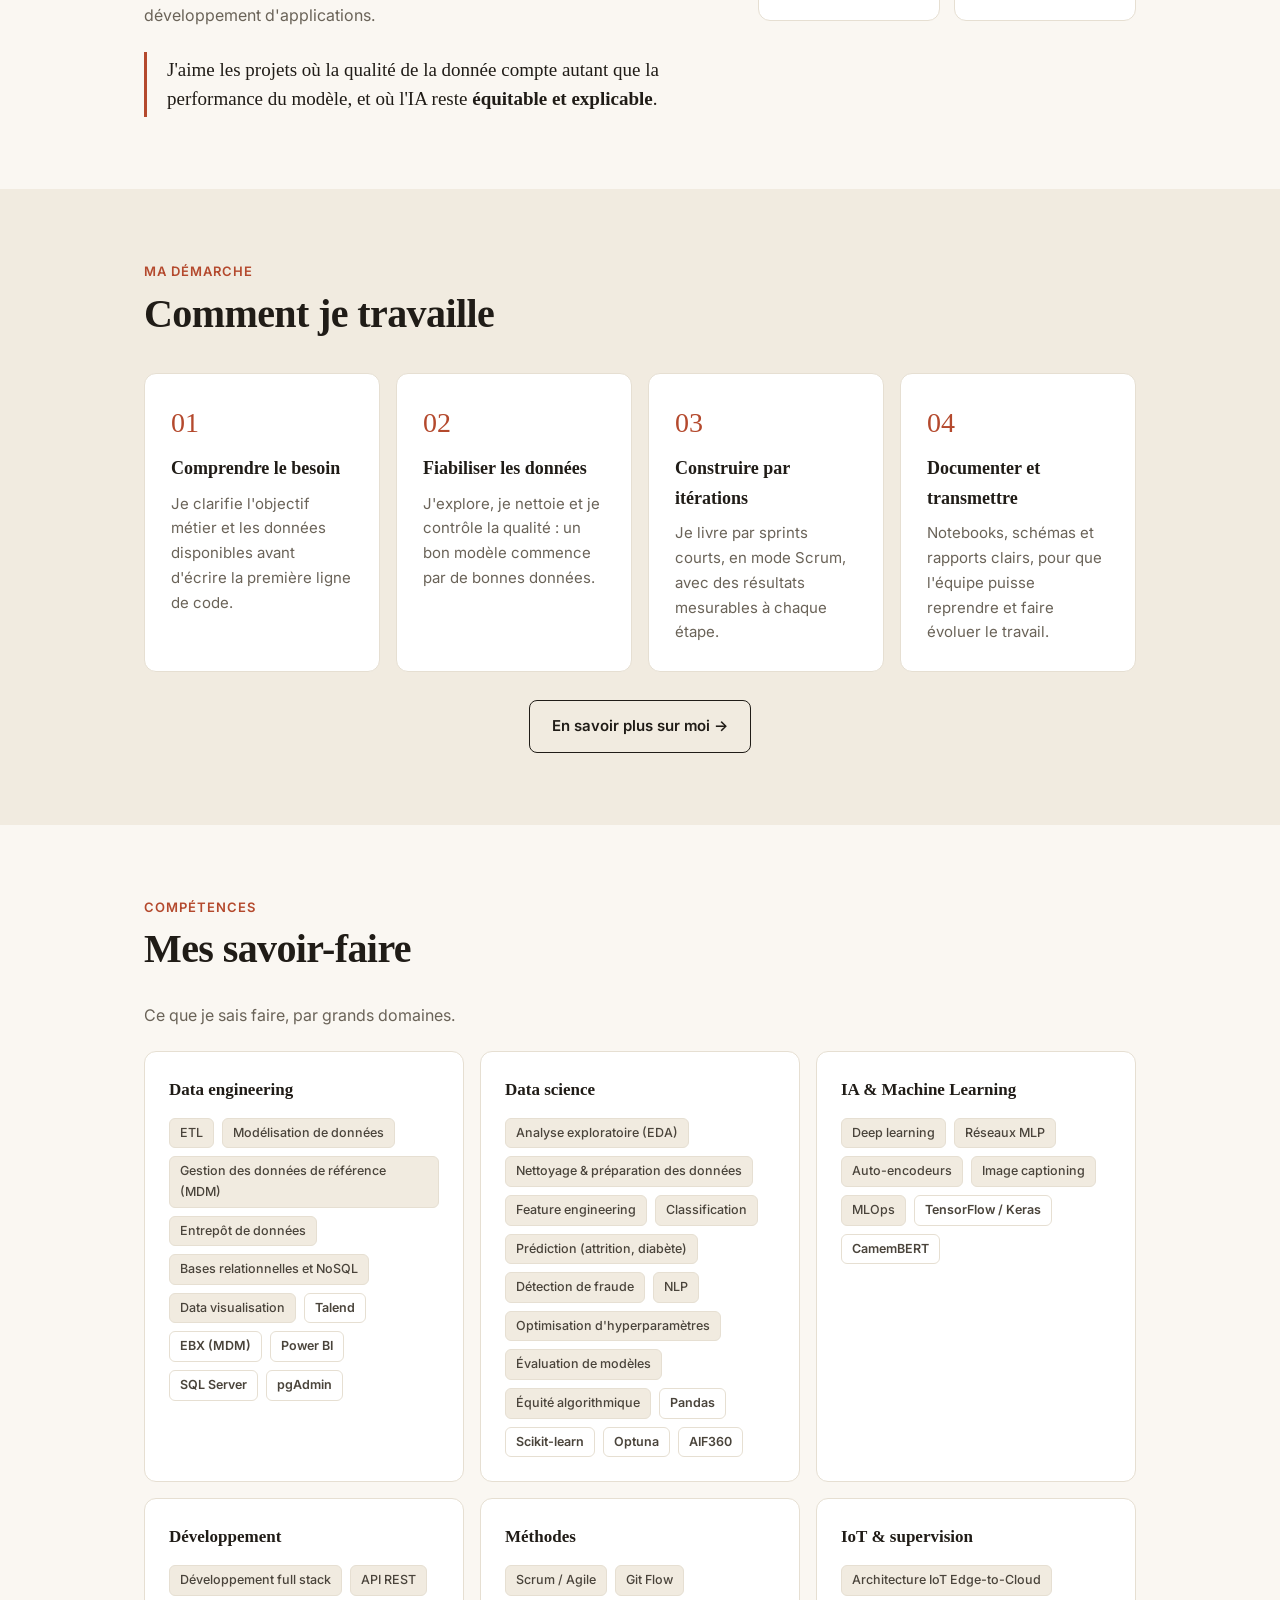
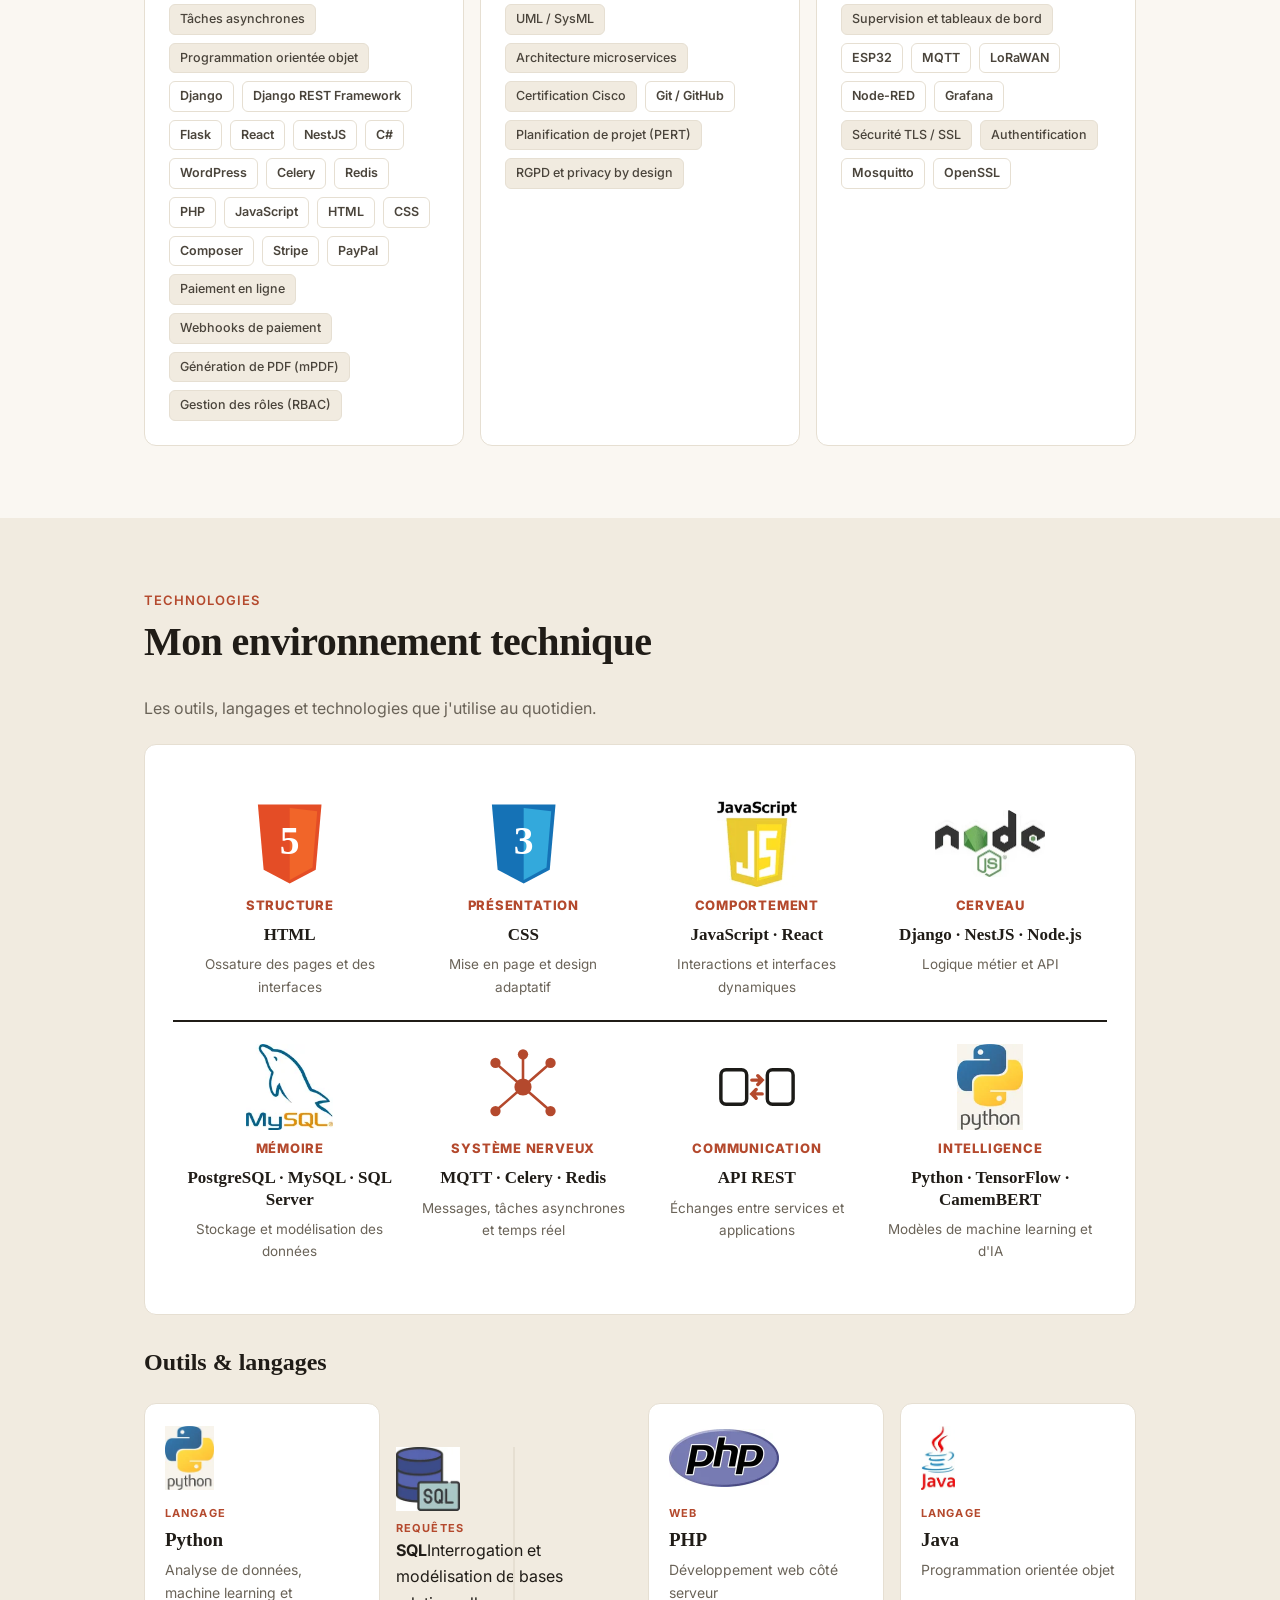
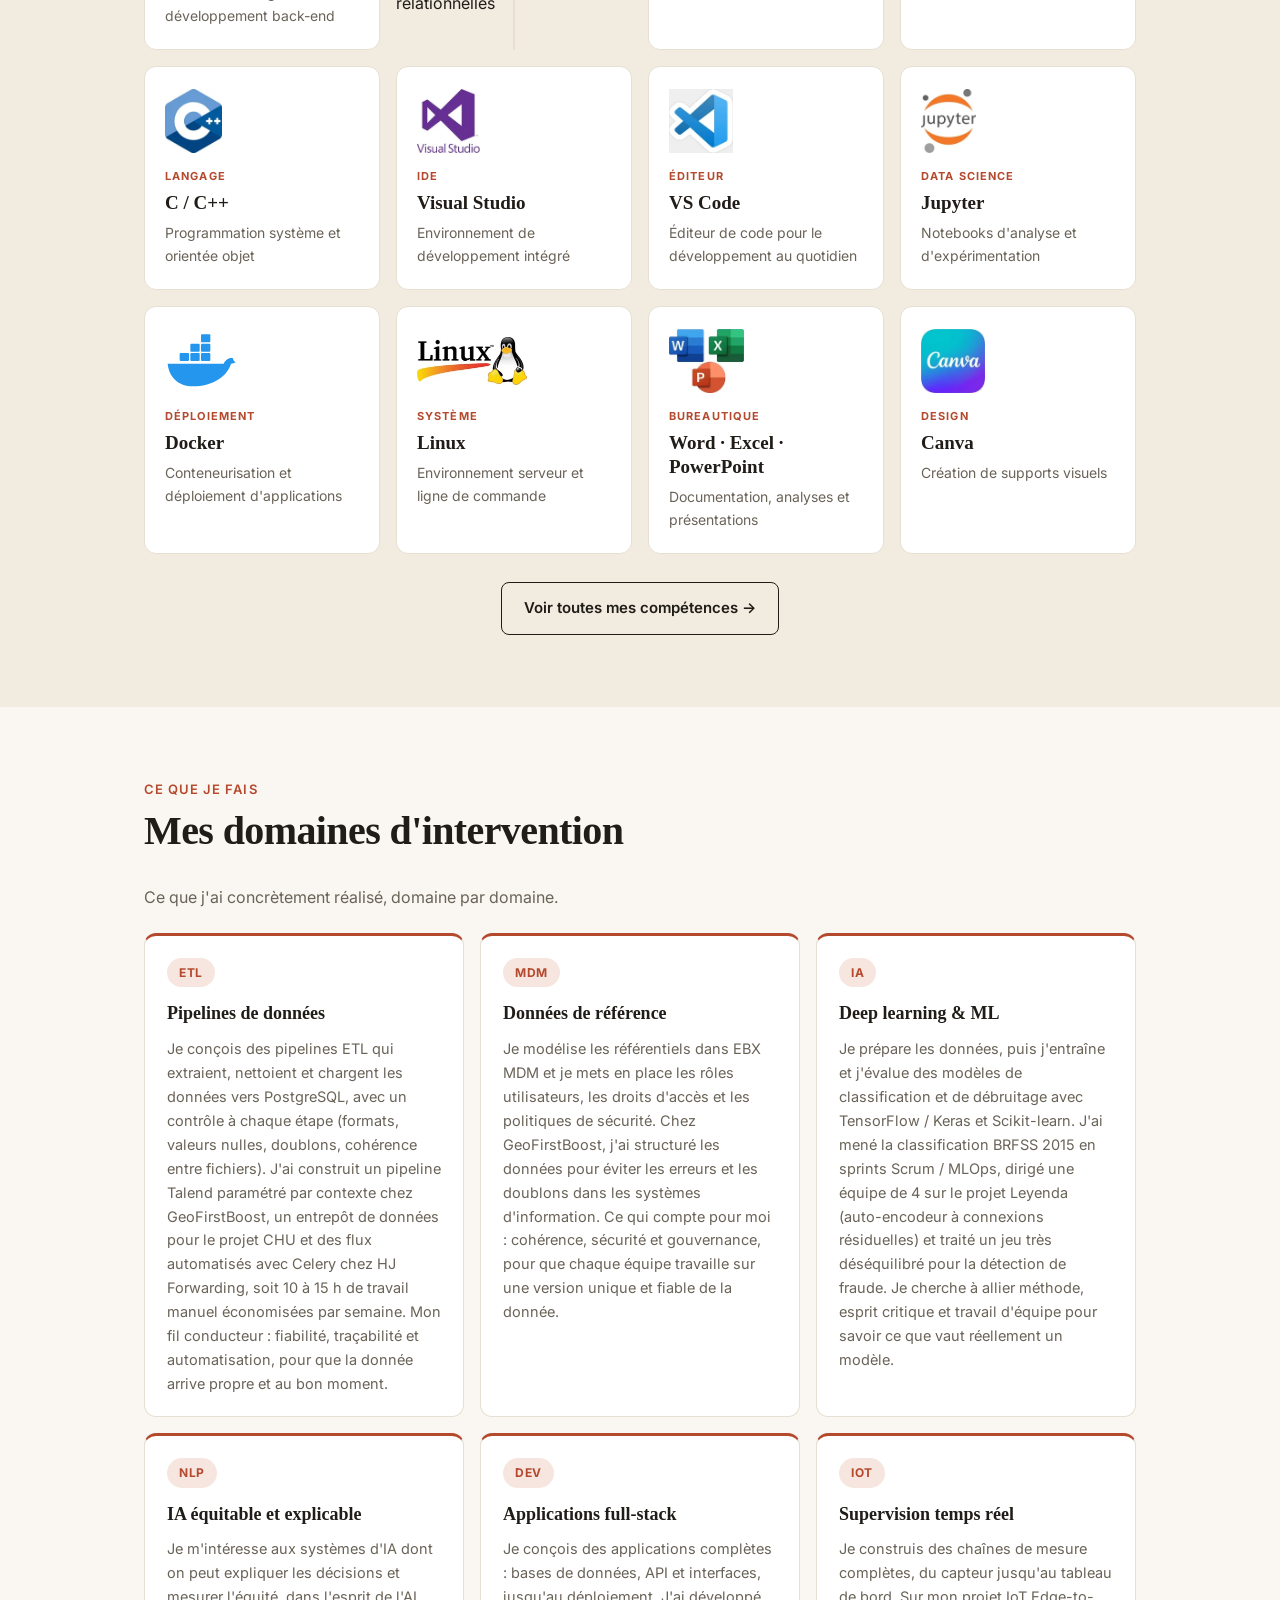
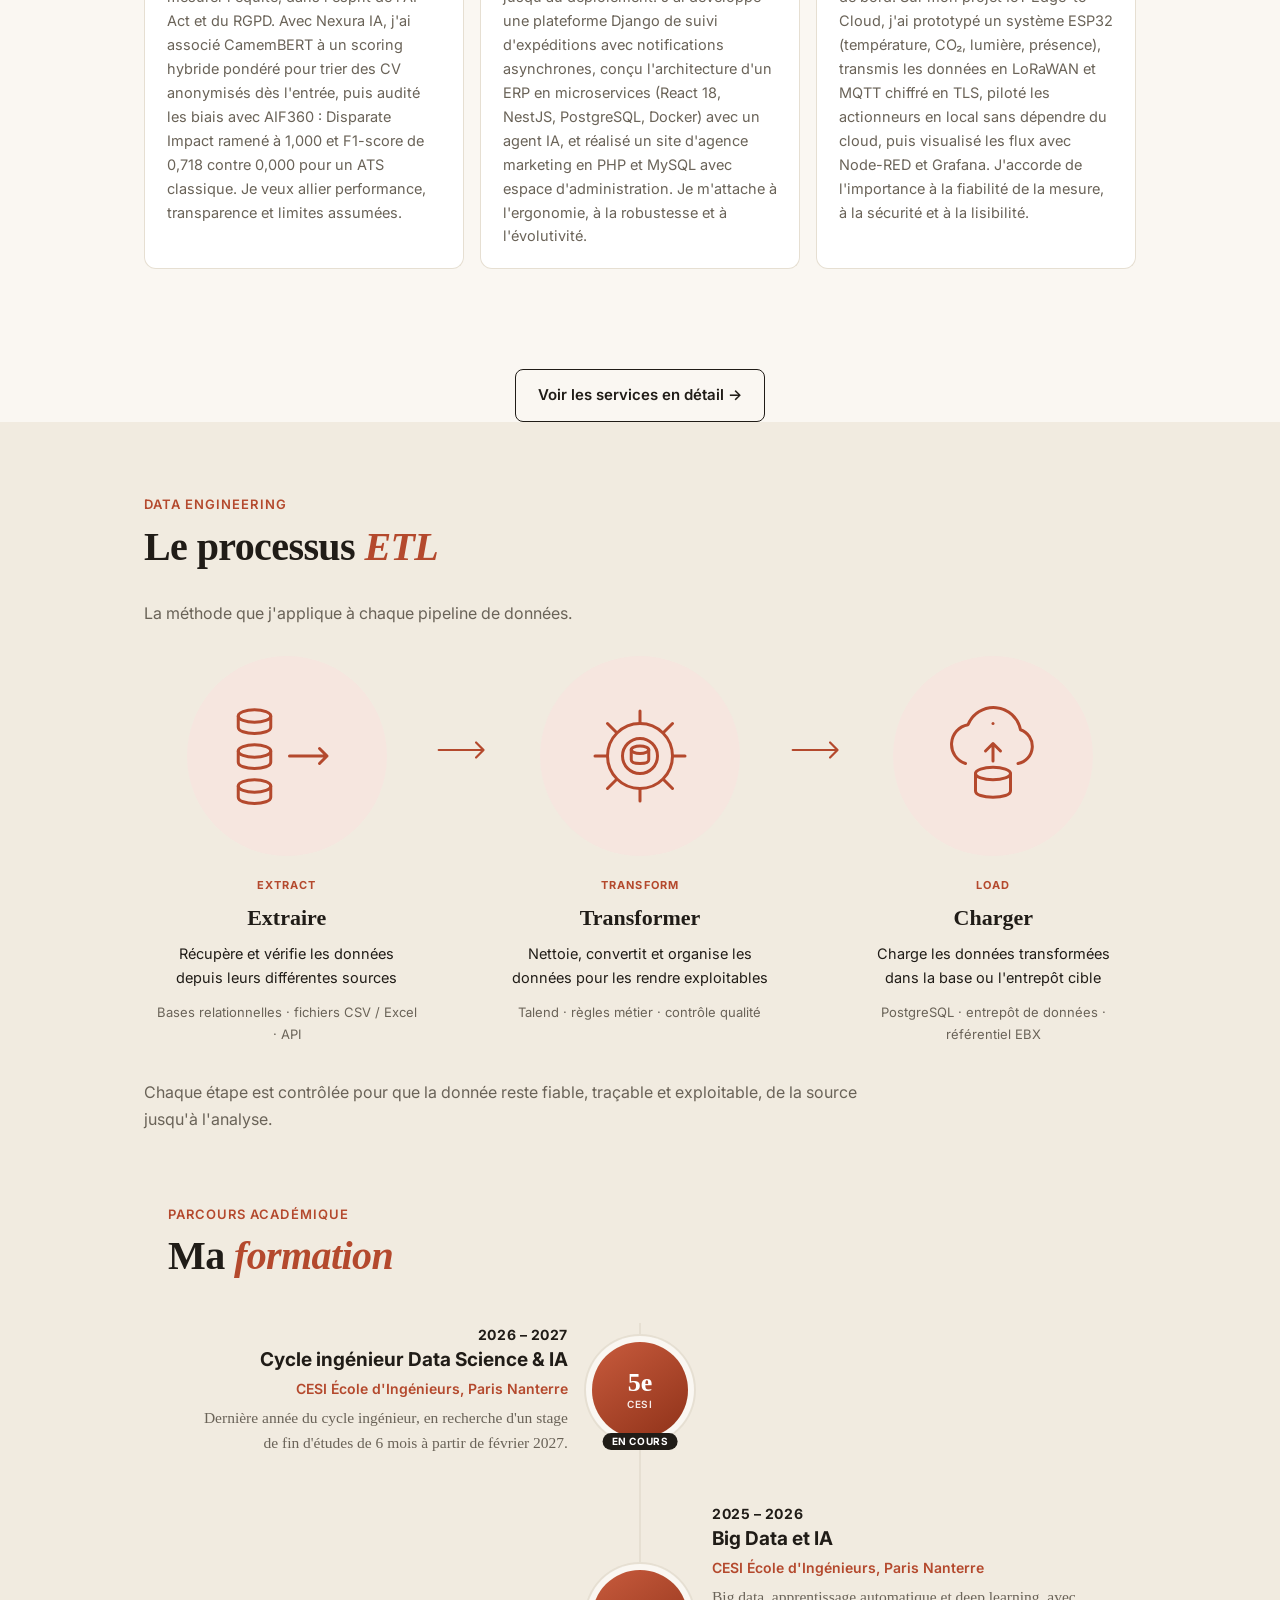
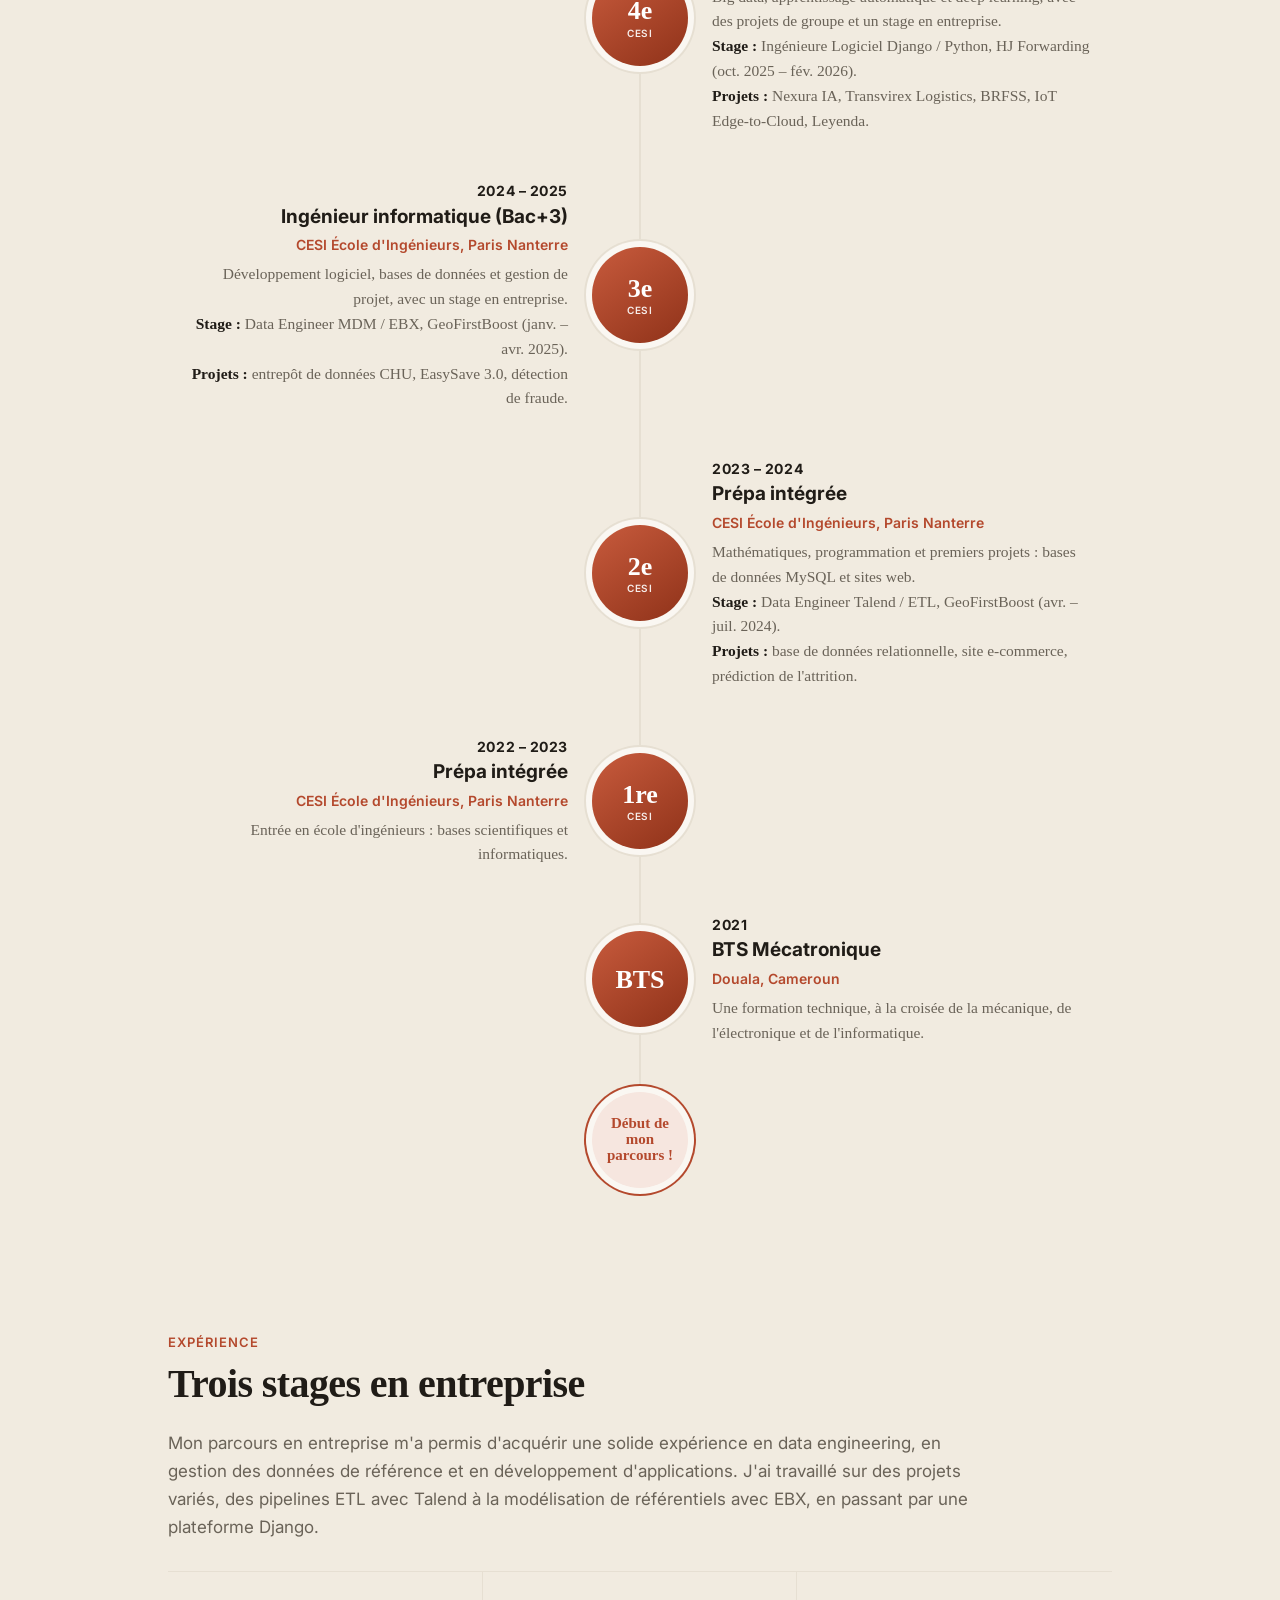
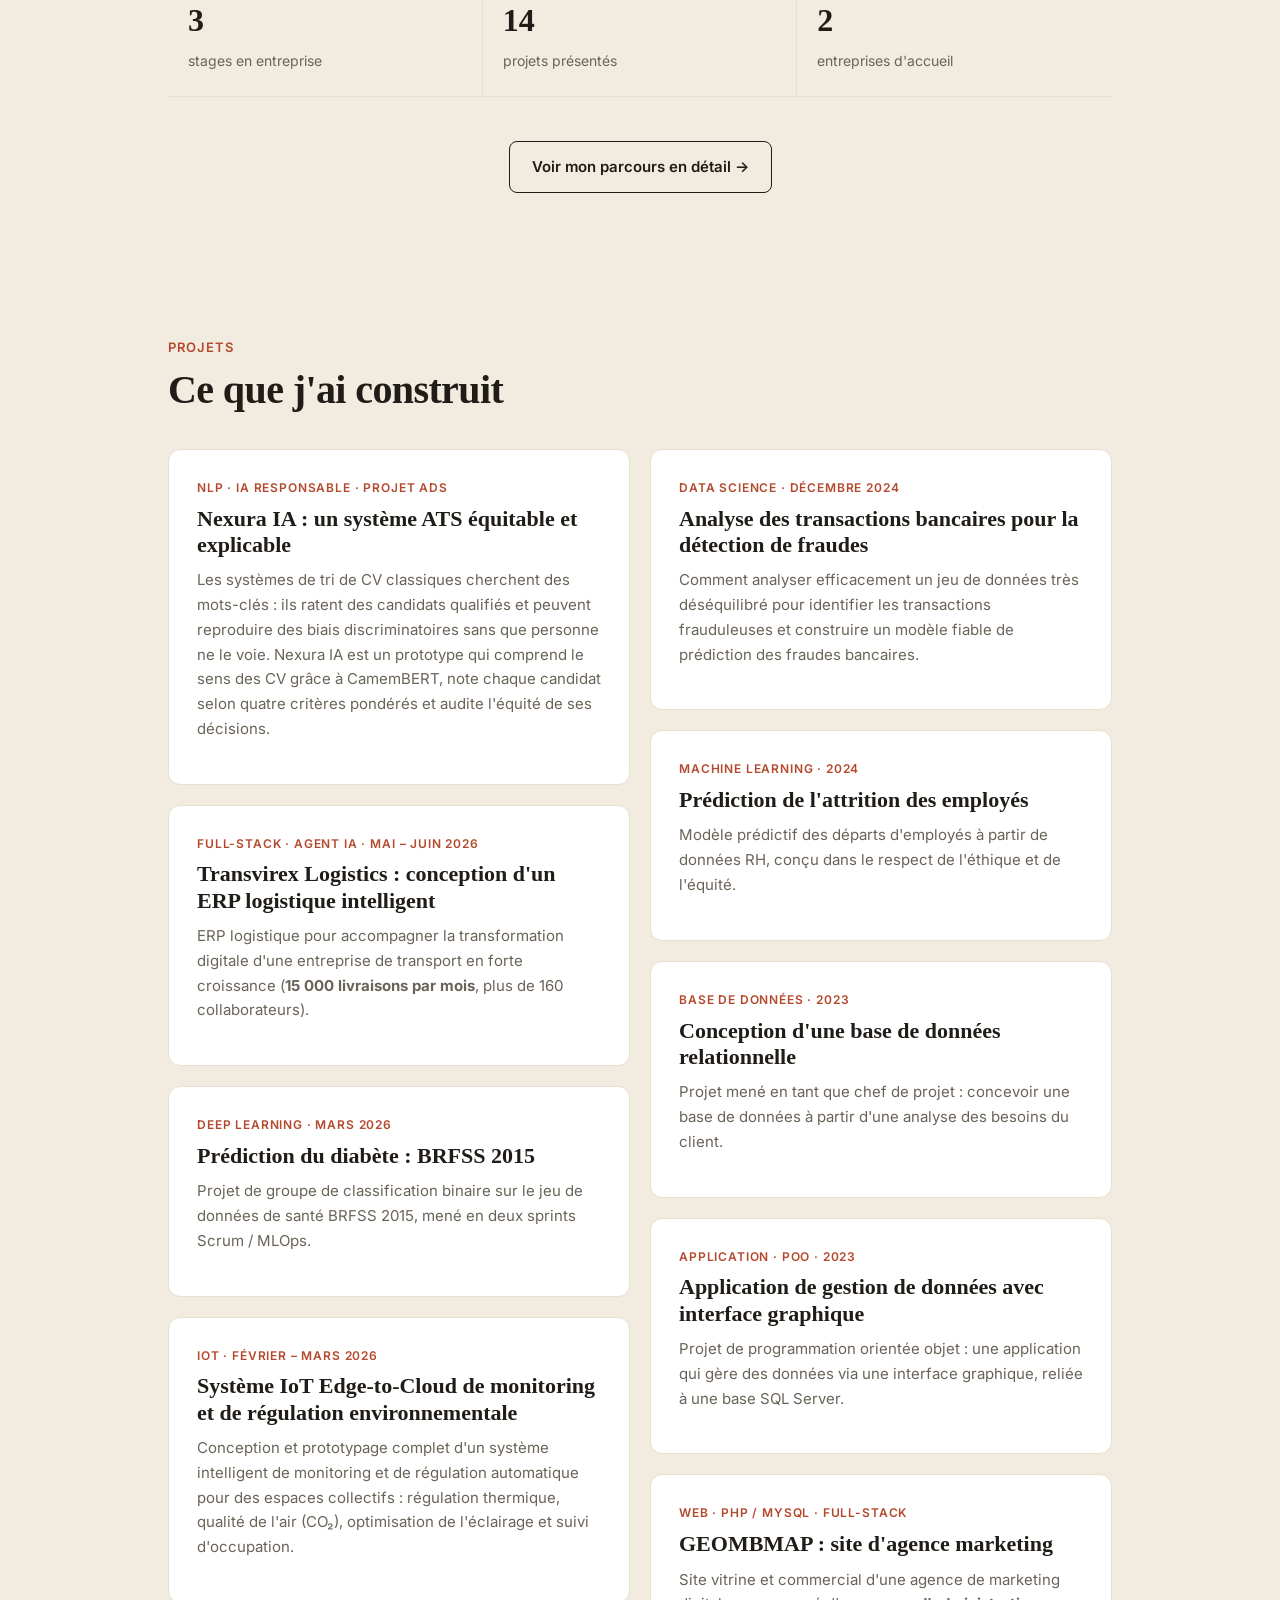
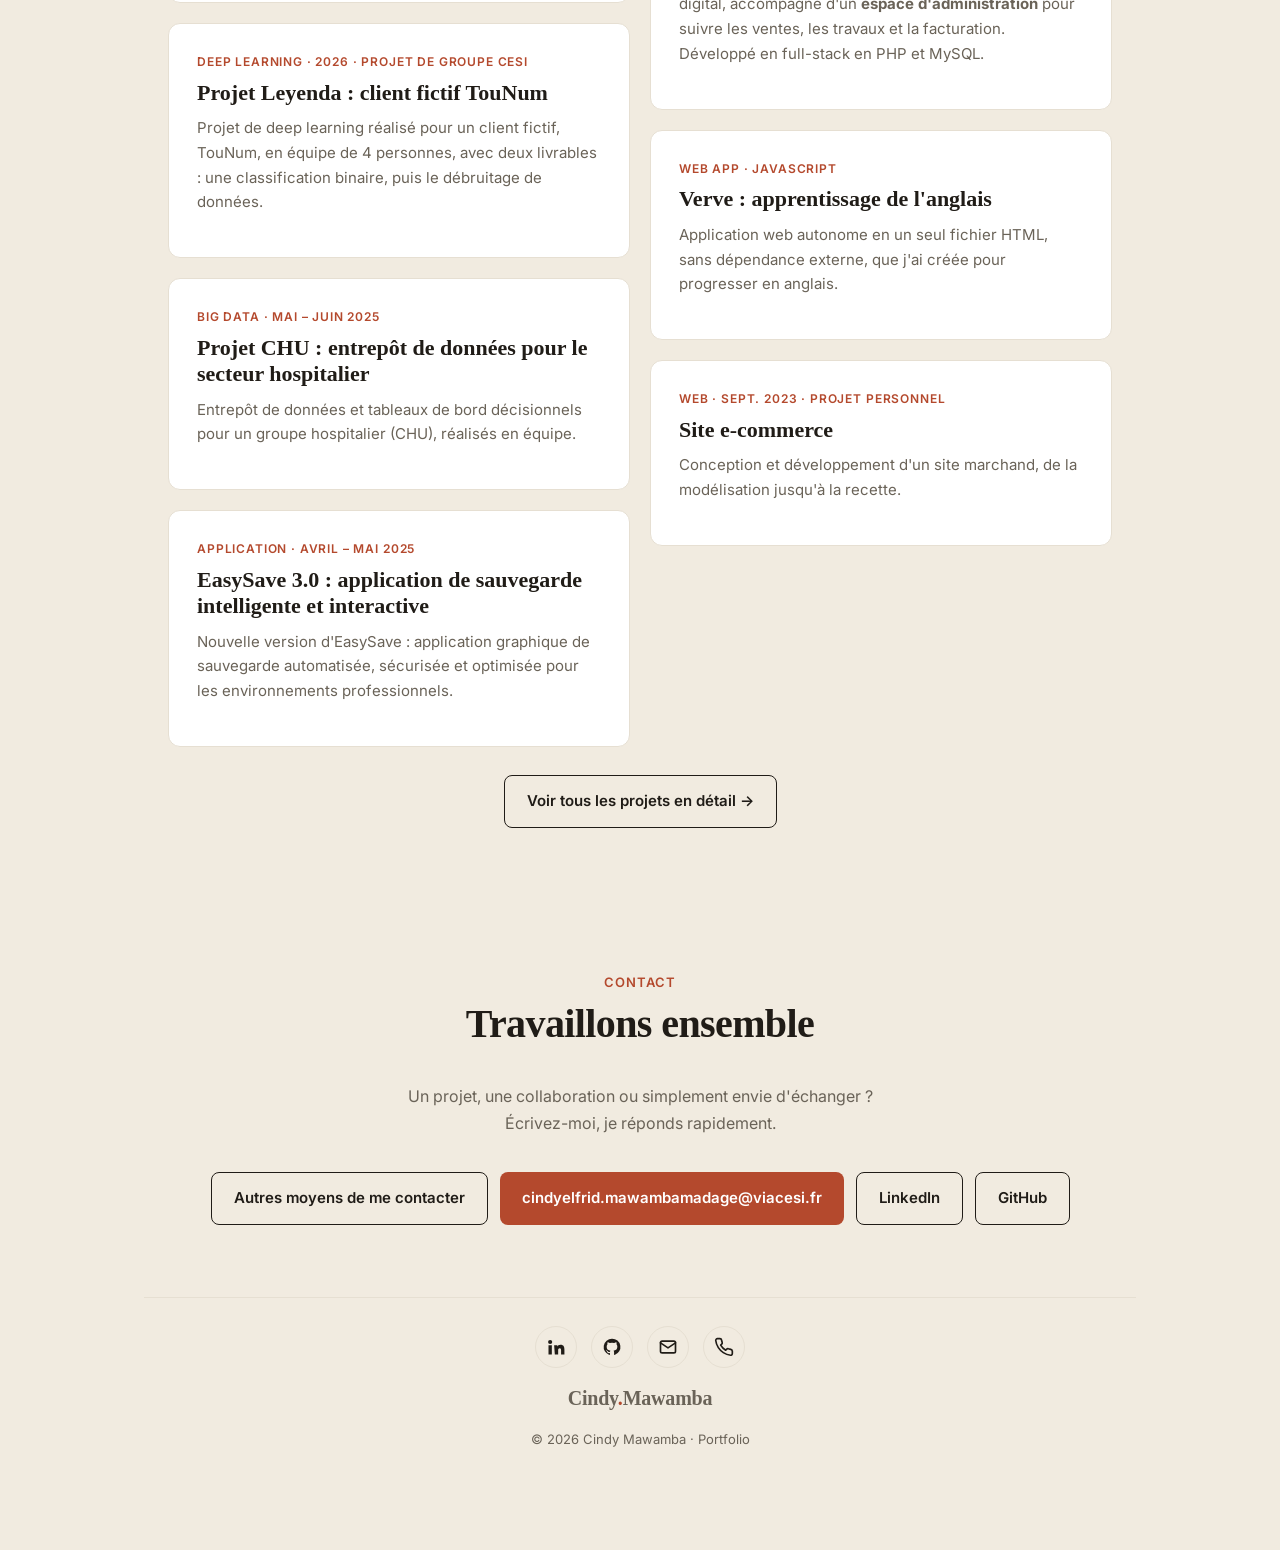
==== commit fac9ea27: "Compétences : Python, web/paiement, sécurité, gestion de projet, RGPD (FR/EN) Co-Authored-By: Claude" ====
--- a/index.html
+++ b/index.html
@@ -448,15 +448,15 @@
       </div>
       <div class="skill">
         <h3>Développement</h3>
-        <div class="chips"><span class="chip">Développement full stack</span><span class="chip">API REST</span><span class="chip">Tâches asynchrones</span><span class="chip">Programmation orientée objet</span><span class="chip tech">Django</span><span class="chip tech">Django REST Framework</span><span class="chip tech">Flask</span><span class="chip tech">React</span><span class="chip tech">NestJS</span><span class="chip tech">C#</span><span class="chip tech">WordPress</span><span class="chip tech">Celery</span><span class="chip tech">Redis</span></div>
+        <div class="chips"><span class="chip">Développement full stack</span><span class="chip">API REST</span><span class="chip">Tâches asynchrones</span><span class="chip">Programmation orientée objet</span><span class="chip tech">Django</span><span class="chip tech">Django REST Framework</span><span class="chip tech">Flask</span><span class="chip tech">React</span><span class="chip tech">NestJS</span><span class="chip tech">C#</span><span class="chip tech">WordPress</span><span class="chip tech">Celery</span><span class="chip tech">Redis</span><span class="chip tech">PHP</span><span class="chip tech">JavaScript</span><span class="chip tech">HTML</span><span class="chip tech">CSS</span><span class="chip tech">Composer</span><span class="chip tech">Stripe</span><span class="chip tech">PayPal</span><span class="chip">Paiement en ligne</span><span class="chip">Webhooks de paiement</span><span class="chip">Génération de PDF (mPDF)</span><span class="chip">Gestion des rôles (RBAC)</span></div>
       </div>
       <div class="skill">
         <h3>Méthodes</h3>
-        <div class="chips"><span class="chip">Scrum / Agile</span><span class="chip">Git Flow</span><span class="chip">UML / SysML</span><span class="chip">Architecture microservices</span><span class="chip">Certification Cisco</span><span class="chip tech">Git / GitHub</span></div>
+        <div class="chips"><span class="chip">Scrum / Agile</span><span class="chip">Git Flow</span><span class="chip">UML / SysML</span><span class="chip">Architecture microservices</span><span class="chip">Certification Cisco</span><span class="chip tech">Git / GitHub</span><span class="chip">Planification de projet (PERT)</span><span class="chip">RGPD et privacy by design</span></div>
       </div>
       <div class="skill">
         <h3>IoT &amp; supervision</h3>
-        <div class="chips"><span class="chip">Architecture IoT Edge-to-Cloud</span><span class="chip">Supervision et tableaux de bord</span><span class="chip tech">ESP32</span><span class="chip tech">MQTT</span><span class="chip tech">LoRaWAN</span><span class="chip tech">Node-RED</span><span class="chip tech">Grafana</span></div>
+        <div class="chips"><span class="chip">Architecture IoT Edge-to-Cloud</span><span class="chip">Supervision et tableaux de bord</span><span class="chip tech">ESP32</span><span class="chip tech">MQTT</span><span class="chip tech">LoRaWAN</span><span class="chip tech">Node-RED</span><span class="chip tech">Grafana</span><span class="chip">Sécurité TLS / SSL</span><span class="chip">Authentification</span><span class="chip tech">Mosquitto</span><span class="chip tech">OpenSSL</span></div>
       </div>
     </div>
 
@@ -469,7 +469,7 @@
     <h2>Mon environnement technique</h2>
     <p class="sec-sub">Les outils, langages et technologies que j'utilise au quotidien.</p>
     <div class="short-board"><div class="short-grid"><div class="sh"><div class="sh-ic"><svg viewBox="0 0 90 100" aria-label="HTML"><path d="M8 4h74l-6.700 76L45 96 14.700 80z" fill="#e44d26"/><path d="M45 8v84l26.500-14.700L77 12z" fill="#f16529"/><text x="45" y="62" text-anchor="middle" font-family="Times New Roman,serif" font-weight="700" font-size="46" fill="#fff">5</text></svg></div><div class="sh-lab">Structure</div><b>HTML</b><span>Ossature des pages et des interfaces</span></div><div class="sh"><div class="sh-ic"><svg viewBox="0 0 90 100" aria-label="CSS"><path d="M8 4h74l-6.700 76L45 96 14.700 80z" fill="#1572b6"/><path d="M45 8v84l26.500-14.700L77 12z" fill="#33a9dc"/><text x="45" y="62" text-anchor="middle" font-family="Times New Roman,serif" font-weight="700" font-size="46" fill="#fff">3</text></svg></div><div class="sh-lab">Présentation</div><b>CSS</b><span>Mise en page et design adaptatif</span></div><div class="sh"><div class="sh-ic"><img loading="lazy" decoding="async" src="img/p-0b0ebadf81.webp" alt="JavaScript"></div><div class="sh-lab">Comportement</div><b>JavaScript · React</b><span>Interactions et interfaces dynamiques</span></div><div class="sh"><div class="sh-ic"><img loading="lazy" decoding="async" src="img/p-b4b1abcef9.webp" alt="Node.js"></div><div class="sh-lab">Cerveau</div><b>Django · NestJS · Node.js</b><span>Logique métier et API</span></div><div class="sh"><div class="sh-ic"><img loading="lazy" decoding="async" src="img/p-fe1b1d8f82.webp" alt="MySQL"></div><div class="sh-lab">Mémoire</div><b>PostgreSQL · MySQL · SQL Server</b><span>Stockage et modélisation des données</span></div><div class="sh"><div class="sh-ic"><svg viewBox="0 0 100 100" aria-label="messages"><g stroke="var(--accent)" stroke-width="3" fill="none" stroke-linecap="round"><path d="M50 50L18 22M50 50L82 22M50 50L18 78M50 50L82 78M50 50V12"/></g><g fill="var(--accent)"><circle cx="50" cy="50" r="10"/><circle cx="18" cy="22" r="6"/><circle cx="82" cy="22" r="6"/><circle cx="18" cy="78" r="6"/><circle cx="82" cy="78" r="6"/><circle cx="50" cy="12" r="6"/></g></svg></div><div class="sh-lab">Système nerveux</div><b>MQTT · Celery · Redis</b><span>Messages, tâches asynchrones et temps réel</span></div><div class="sh"><div class="sh-ic"><svg viewBox="0 0 100 100" aria-label="API REST"><rect x="8" y="30" width="30" height="40" rx="6" fill="none" stroke="#1c1b18" stroke-width="4"/><rect x="62" y="30" width="30" height="40" rx="6" fill="none" stroke="#1c1b18" stroke-width="4"/><g stroke="var(--accent)" stroke-width="4" stroke-linecap="round" fill="none"><path d="M44 42h12m-5-5l5 5-5 5"/><path d="M56 58H44m5-5l-5 5 5 5"/></g></svg></div><div class="sh-lab">Communication</div><b>API REST</b><span>Échanges entre services et applications</span></div><div class="sh"><div class="sh-ic"><img loading="lazy" decoding="async" src="img/p-17dac8e61c.webp" alt="Python"></div><div class="sh-lab">Intelligence</div><b>Python · TensorFlow · CamemBERT</b><span>Modèles de machine learning et d'IA</span></div></div></div>
-    <div class="tool-board"><div class="tool-title">Outils &amp; langages</div><div class="tool-grid"><div class="fmtl"><div class="tl-ic"><img src="img/p-b7508c1023.webp" alt="SQL" loading="lazy"></div><div class="tl-lab">Requêtes</div><b>SQL</b><span>Interrogation et modélisation de bases relationnelles</span></div><div class="tl"><div class="tl-ic"><img src="img/p-2bcde7c2ca.webp" alt="PHP" loading="lazy"></div><div class="tl-lab">Web</div><b>PHP</b><span>Développement web côté serveur</span></div><div class="tl"><div class="tl-ic"><img src="img/p-30df5212b1.webp" alt="Java" loading="lazy"></div><div class="tl-lab">Langage</div><b>Java</b><span>Programmation orientée objet</span></div><div class="tl"><div class="tl-ic"><img src="img/p-84f8b203fd.webp" alt="C / C++" loading="lazy"></div><div class="tl-lab">Langage</div><b>C / C++</b><span>Programmation système et orientée objet</span></div><div class="tl"><div class="tl-ic"><img src="img/p-4d71b983f8.webp" alt="Visual Studio" loading="lazy"></div><div class="tl-lab">IDE</div><b>Visual Studio</b><span>Environnement de développement intégré</span></div><div class="tl"><div class="tl-ic"><img src="img/p-a11977c94a.webp" alt="VS Code" loading="lazy"></div><div class="tl-lab">Éditeur</div><b>VS Code</b><span>Éditeur de code pour le développement au quotidien</span></div><div class="tl"><div class="tl-ic"><img src="img/p-2f57139fba.webp" alt="Jupyter" loading="lazy"></div><div class="tl-lab">Data science</div><b>Jupyter</b><span>Notebooks d'analyse et d'expérimentation</span></div><div class="tl"><div class="tl-ic"><svg viewBox="0 0 120 84" aria-label="Docker"><g fill="#2496ed"><rect x="22" y="30" width="14" height="12" rx="1.500"/><rect x="38" y="30" width="14" height="12" rx="1.500"/><rect x="54" y="30" width="14" height="12" rx="1.500"/><rect x="38" y="16" width="14" height="12" rx="1.500"/><rect x="54" y="16" width="14" height="12" rx="1.500"/><rect x="54" y="2" width="14" height="12" rx="1.500"/><path d="M4 46h84c4-8 10-9 14-8 0 3 2 5 4 6-2 1-4 2-7 2C93 66 70 80 42 80 20 80 6 66 4 46z"/></g></svg></div><div class="tl-lab">Déploiement</div><b>Docker</b><span>Conteneurisation et déploiement d'applications</span></div><div class="tl"><div class="tl-ic"><img src="img/p-f7208f47d9.webp" alt="Linux" loading="lazy"></div><div class="tl-lab">Système</div><b>Linux</b><span>Environnement serveur et ligne de commande</span></div><div class="tl"><div class="tl-ic"><img src="img/p-9eded6230a.webp" alt="Word · Excel · PowerPoint" loading="lazy"></div><div class="tl-lab">Bureautique</div><b>Word · Excel · PowerPoint</b><span>Documentation, analyses et présentations</span></div><div class="tl"><div class="tl-ic"><img src="img/p-2510af9bca.webp" alt="Canva" loading="lazy"></div><div class="tl-lab">Design</div><b>Canva</b><span>Création de supports visuels</span></div></div></div>
+    <div class="tool-board"><div class="tool-title">Outils &amp; langages</div><div class="tool-grid"><div class="tl"><div class="tl-ic"><img src="img/p-17dac8e61c.webp" alt="Python" loading="lazy"></div><div class="tl-lab">Langage</div><b>Python</b><span>Analyse de données, machine learning et développement back-end</span></div><div class="fmtl"><div class="tl-ic"><img src="img/p-b7508c1023.webp" alt="SQL" loading="lazy"></div><div class="tl-lab">Requêtes</div><b>SQL</b><span>Interrogation et modélisation de bases relationnelles</span></div><div class="tl"><div class="tl-ic"><img src="img/p-2bcde7c2ca.webp" alt="PHP" loading="lazy"></div><div class="tl-lab">Web</div><b>PHP</b><span>Développement web côté serveur</span></div><div class="tl"><div class="tl-ic"><img src="img/p-30df5212b1.webp" alt="Java" loading="lazy"></div><div class="tl-lab">Langage</div><b>Java</b><span>Programmation orientée objet</span></div><div class="tl"><div class="tl-ic"><img src="img/p-84f8b203fd.webp" alt="C / C++" loading="lazy"></div><div class="tl-lab">Langage</div><b>C / C++</b><span>Programmation système et orientée objet</span></div><div class="tl"><div class="tl-ic"><img src="img/p-4d71b983f8.webp" alt="Visual Studio" loading="lazy"></div><div class="tl-lab">IDE</div><b>Visual Studio</b><span>Environnement de développement intégré</span></div><div class="tl"><div class="tl-ic"><img src="img/p-a11977c94a.webp" alt="VS Code" loading="lazy"></div><div class="tl-lab">Éditeur</div><b>VS Code</b><span>Éditeur de code pour le développement au quotidien</span></div><div class="tl"><div class="tl-ic"><img src="img/p-2f57139fba.webp" alt="Jupyter" loading="lazy"></div><div class="tl-lab">Data science</div><b>Jupyter</b><span>Notebooks d'analyse et d'expérimentation</span></div><div class="tl"><div class="tl-ic"><svg viewBox="0 0 120 84" aria-label="Docker"><g fill="#2496ed"><rect x="22" y="30" width="14" height="12" rx="1.500"/><rect x="38" y="30" width="14" height="12" rx="1.500"/><rect x="54" y="30" width="14" height="12" rx="1.500"/><rect x="38" y="16" width="14" height="12" rx="1.500"/><rect x="54" y="16" width="14" height="12" rx="1.500"/><rect x="54" y="2" width="14" height="12" rx="1.500"/><path d="M4 46h84c4-8 10-9 14-8 0 3 2 5 4 6-2 1-4 2-7 2C93 66 70 80 42 80 20 80 6 66 4 46z"/></g></svg></div><div class="tl-lab">Déploiement</div><b>Docker</b><span>Conteneurisation et déploiement d'applications</span></div><div class="tl"><div class="tl-ic"><img src="img/p-f7208f47d9.webp" alt="Linux" loading="lazy"></div><div class="tl-lab">Système</div><b>Linux</b><span>Environnement serveur et ligne de commande</span></div><div class="tl"><div class="tl-ic"><img src="img/p-9eded6230a.webp" alt="Word · Excel · PowerPoint" loading="lazy"></div><div class="tl-lab">Bureautique</div><b>Word · Excel · PowerPoint</b><span>Documentation, analyses et présentations</span></div><div class="tl"><div class="tl-ic"><img src="img/p-2510af9bca.webp" alt="Canva" loading="lazy"></div><div class="tl-lab">Design</div><b>Canva</b><span>Création de supports visuels</span></div></div></div>
       </div>
 <div class="wrap" style="text-align:center;margin-top:28px"><a class="btn ghost" href="competences.html">Voir toutes mes compétences →</a></div>
 </section>
